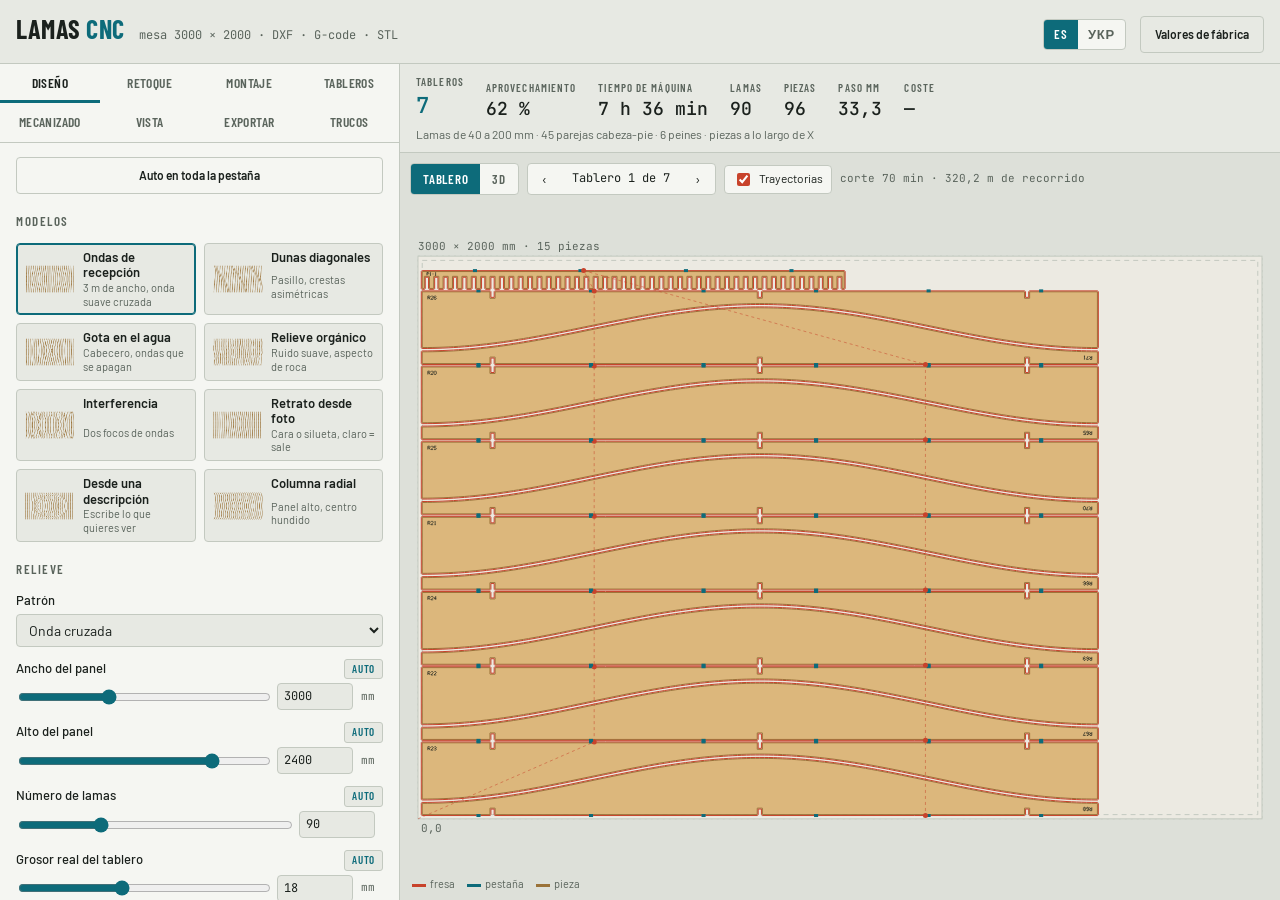
==== lamas/index.html @ 66c5d64a "Lamas CNC: offline PWA files, bundled three.js, README Add manifest.webmanifest, sw.js and icons so " ====
<!doctype html><html><head><meta charset=utf8><meta name=viewport content="width=device-width,initial-scale=1,viewport-fit=cover"><meta name="apple-mobile-web-app-capable" content="yes"><meta name="mobile-web-app-capable" content="yes"><meta name="apple-mobile-web-app-status-bar-style" content="default"><meta name="apple-mobile-web-app-title" content="Lamas CNC"><meta name="theme-color" content="#0d6b7a"><meta name="format-detection" content="telephone=no"><link rel="apple-touch-icon" href="[data-uri]"><link rel="manifest" href="manifest.webmanifest"><style>:root{color-scheme:light;box-sizing:border-box;padding-top:env(safe-area-inset-top,0px);padding-bottom:env(safe-area-inset-bottom,0px)}html{scroll-padding-top:env(safe-area-inset-top,0px)}body{margin:0;padding:0;font:14px -apple-system,BlinkMacSystemFont,sans-serif;background:#fff;color:#000}img{max-width:100%}[hidden]:not([hidden=until-found i]){display:none!important}</style></head><body>
<title>Lamas CNC</title>
<meta name="claude:viewport-fit-sides" content="cover">
<link rel="preconnect" href="https://fonts.googleapis.com">
<link rel="preconnect" href="https://fonts.gstatic.com" crossorigin>
<link rel="stylesheet" href="https://fonts.googleapis.com/css2?family=Barlow+Condensed:wght@500;600;700&family=Barlow:wght@400;500;600&family=JetBrains+Mono:wght@400;500&family=Roboto+Condensed:wght@500;600;700&family=Inter:wght@400;500;600&display=swap">
<style>
/* Mesa de taller: columna de mandos a la izquierda, tablero a escala a la derecha. Móvil: tablero arriba, mandos debajo. */
:root {
  --bg: #e7e9e3; --panel: #f5f6f2; --stage: #dde0d9; --sheet: #eceae2; --ink: #1b211d; --muted: #5a645c; --line: #c3c9c0;
  --accent: #0d6b7a; --accent-ink: #ffffff; --wood: #dcb77c; --wood-edge: #9a7238; --path: #c8432b;
  --ok: #2f7d4f; --warn: #8f5b00; --warn-bg: #f6e7c8; --bad: #b3261e; --bad-bg: #f7d9d5;
  --f-display: "Barlow Condensed", "Arial Narrow", sans-serif; --f-body: "Barlow", system-ui, sans-serif; --f-mono: "JetBrains Mono", ui-monospace, monospace;
}
@media (prefers-color-scheme: dark) { :root:not([data-theme="light"]) {
  --bg: #121614; --panel: #1a1f1c; --stage: #0e1210; --sheet: #26302a; --ink: #e5e9e2; --muted: #98a39a; --line: #313a34;
  --accent: #52b6c6; --accent-ink: #0b1a1d; --wood: #c9a266; --wood-edge: #e0bd84; --path: #ff7457;
  --ok: #6ccf93; --warn: #e8b45a; --warn-bg: #33291a; --bad: #ff8a80; --bad-bg: #3a1f1c; color-scheme: dark; } }
:root[data-theme="dark"] {
  --bg: #121614; --panel: #1a1f1c; --stage: #0e1210; --sheet: #26302a; --ink: #e5e9e2; --muted: #98a39a; --line: #313a34;
  --accent: #52b6c6; --accent-ink: #0b1a1d; --wood: #c9a266; --wood-edge: #e0bd84; --path: #ff7457;
  --ok: #6ccf93; --warn: #e8b45a; --warn-bg: #33291a; --bad: #ff8a80; --bad-bg: #3a1f1c; color-scheme: dark; }

html[lang="uk"] { --f-display: "Roboto Condensed", "Arial Narrow", sans-serif; --f-body: "Inter", system-ui, sans-serif; }
html[lang="uk"] .tab { font-size: 12.5px; letter-spacing: .01em; }
.seg.lang button { padding: 5px 10px; }
[hidden] { display: none !important; }
html, body { height: 100%; }
body { background: var(--bg); color: var(--ink); font-family: var(--f-body); font-size: 14px; line-height: 1.45; }
* { box-sizing: border-box; }
button, input, select { font: inherit; color: inherit; }
:focus-visible { outline: 2px solid var(--accent); outline-offset: 2px; }
.mono { font-family: var(--f-mono); font-variant-numeric: tabular-nums; }
.small { font-size: 12px; }
.muted { color: var(--muted); }
.oktxt { color: var(--ok); } .badtxt { color: var(--bad); }

.app { height: 100%; display: grid; grid-template-columns: minmax(330px, 400px) minmax(0, 1fr); grid-template-rows: auto minmax(0, 1fr); }
.top { grid-column: 1 / -1; display: flex; align-items: baseline; gap: 14px; flex-wrap: wrap; border-bottom: 1px solid var(--line);
  padding-block: 10px; padding-left: max(16px, env(safe-area-inset-left, 0px)); padding-right: max(16px, env(safe-area-inset-right, 0px)); }
.top h1 { margin: 0; font-family: var(--f-display); font-weight: 700; font-size: 26px; letter-spacing: .02em; text-transform: uppercase; }
.top h1 span { color: var(--accent); }
.top .tag { font-family: var(--f-mono); font-size: 12px; color: var(--muted); }
.top .spacer { flex: 1; }

.controls { min-height: 0; overflow-y: auto; border-right: 1px solid var(--line); background: var(--panel); display: flex; flex-direction: column; }
.tabs { flex: none; position: sticky; top: 0; z-index: 2; display: grid; grid-template-columns: repeat(4, minmax(0, 1fr)); background: var(--panel); border-bottom: 1px solid var(--line); }
.tab { border: 0; background: none; padding: 9px 2px 7px; font-family: var(--f-display); font-weight: 600; font-size: 13.5px; letter-spacing: .03em; white-space: nowrap; overflow: hidden; text-overflow: ellipsis; text-transform: uppercase; color: var(--muted); border-bottom: 3px solid transparent; cursor: pointer; }
.tab[aria-selected="true"] { color: var(--ink); border-bottom-color: var(--accent); }
.pane { flex: none; padding: 14px 16px 28px; display: flex; flex-direction: column; gap: 12px; }
.pane h2 { margin: 6px 0 0; font-family: var(--f-display); font-weight: 600; font-size: 13px; letter-spacing: .12em; text-transform: uppercase; color: var(--muted); }
.fields { display: flex; flex-direction: column; gap: 12px; }
.field { display: flex; flex-direction: column; gap: 4px; }
.lbl { font-weight: 500; font-size: 13px; }
.hint { margin: 0; font-size: 12px; color: var(--muted); }
.rng { display: grid; grid-template-columns: minmax(0, 1fr) 76px auto; gap: 8px; align-items: center; }
.rng input[type=range] { width: 100%; accent-color: var(--accent); }
.numrow { display: flex; gap: 8px; align-items: center; }
.unit { font-family: var(--f-mono); font-size: 11px; color: var(--muted); min-width: 22px; }
input[type=number], select { width: 100%; background: var(--bg); border: 1px solid var(--line); border-radius: 4px; padding: 6px 8px; }
.rng input[type=number] { padding: 4px 6px; font-size: 12px; }
.check label { display: flex; gap: 8px; align-items: flex-start; cursor: pointer; font-size: 13px; }
.check input { accent-color: var(--accent); margin-top: 3px; }
.info { background: var(--bg); border: 1px dashed var(--line); border-radius: 4px; padding: 8px 10px; line-height: 1.6; }
.drop { display: flex; flex-direction: column; gap: 6px; align-items: flex-start; border: 1px dashed var(--line); border-radius: 4px; padding: 10px; }

.presets { display: grid; grid-template-columns: repeat(auto-fill, minmax(150px, 1fr)); gap: 8px; }
.preset { display: grid; grid-template-columns: 52px minmax(0, 1fr); grid-template-rows: auto auto; column-gap: 8px; text-align: left; border: 1px solid var(--line); background: var(--bg); border-radius: 4px; padding: 6px; cursor: pointer; }
.preset canvas { grid-row: 1 / 3; width: 52px; height: 30px; align-self: center; }
.preset b { font-weight: 600; font-size: 13px; line-height: 1.2; }
.preset span { font-size: 11px; color: var(--muted); line-height: 1.25; }
.preset.on { border-color: var(--accent); box-shadow: inset 0 0 0 1px var(--accent); }

.btn { display: inline-flex; align-items: center; justify-content: center; gap: 6px; border: 1px solid var(--accent); background: var(--accent); color: var(--accent-ink); border-radius: 4px; padding: 9px 14px; font-weight: 600; cursor: pointer; }
.btn.ghost { background: transparent; color: var(--ink); border-color: var(--line); }
.btns { display: grid; gap: 8px; }
.disabled .btn { opacity: .45; pointer-events: none; }
.files { margin: 0; padding-left: 18px; color: var(--muted); font-size: 12px; }
.files code { font-family: var(--f-mono); color: var(--ink); }
.tips { margin: 0; padding-left: 18px; display: flex; flex-direction: column; gap: 8px; max-width: 62ch; }
.tips b { font-weight: 600; }

.stagecol { min-height: 0; display: flex; flex-direction: column; }
.stats { display: flex; flex-wrap: wrap; gap: 4px 22px; align-items: flex-end; border-bottom: 1px solid var(--line);
  padding-block: 10px 8px; padding-left: max(16px, env(safe-area-inset-left, 0px)); padding-right: max(16px, env(safe-area-inset-right, 0px)); }
.stat { display: flex; flex-direction: column; }
.stat small { font-family: var(--f-display); font-weight: 600; font-size: 11px; letter-spacing: .1em; text-transform: uppercase; color: var(--muted); }
.stat b { font-family: var(--f-mono); font-weight: 500; font-size: 18px; font-variant-numeric: tabular-nums; }
.stat.main b { font-size: 22px; color: var(--accent); }
.detail { flex-basis: 100%; font-size: 12px; color: var(--muted); }
.warnings { list-style: none; margin: 0; display: flex; flex-direction: column; gap: 4px;
  padding-left: max(16px, env(safe-area-inset-left, 0px)); padding-right: max(16px, env(safe-area-inset-right, 0px)); }
.warnings:not(:empty) { padding-block: 8px; border-bottom: 1px solid var(--line); }
.warnings li { font-size: 12.5px; padding: 5px 9px; border-radius: 3px; border-left: 3px solid; }
.warnings .warn { background: var(--warn-bg); color: var(--warn); }
.warnings .bad { background: var(--bad-bg); color: var(--bad); }

.stage { position: relative; flex: 1; min-height: 0; background: var(--stage); }
.viewbar { position: absolute; top: 10px; left: max(10px, env(safe-area-inset-left, 0px)); right: max(10px, env(safe-area-inset-right, 0px)); z-index: 3; display: flex; gap: 8px; align-items: center; flex-wrap: wrap; pointer-events: none; }
.viewbar > * { pointer-events: auto; }
.seg { display: inline-flex; border: 1px solid var(--line); border-radius: 4px; overflow: hidden; background: var(--panel); }
.seg button { border: 0; background: none; padding: 6px 12px; cursor: pointer; font-family: var(--f-display); font-weight: 600; letter-spacing: .06em; text-transform: uppercase; font-size: 13px; color: var(--muted); }
.seg button[aria-pressed="true"] { background: var(--accent); color: var(--accent-ink); }
#sheetWrap { position: absolute; inset: 0; padding-top: 44px; }
#sheetNav { display: flex; gap: 6px; align-items: center; background: var(--panel); border: 1px solid var(--line); border-radius: 4px; padding: 3px 6px; }
#sheetNav button { border: 0; background: none; cursor: pointer; padding: 2px 8px; font-size: 14px; }
#sheetLabel { font-family: var(--f-mono); font-size: 12px; min-width: 120px; text-align: center; }
.pill { display: inline-flex; gap: 6px; align-items: center; background: var(--panel); border: 1px solid var(--line); border-radius: 4px; padding: 4px 8px; font-size: 12px; }
.pill input { accent-color: var(--path); }
#sheetTime { font-family: var(--f-mono); font-size: 11px; color: var(--muted); }
#three { position: absolute; inset: 0; }
#three canvas { display: block; }
.relief-box { background: var(--stage); border: 1px solid var(--line); border-radius: 4px; padding: 6px; display: flex; justify-content: center; }
#reliefCanvas { display: block; touch-action: none; cursor: crosshair; border-radius: 2px; }
.seg.brush { display: grid; grid-template-columns: repeat(5, minmax(0, 1fr)); }
.seg.brush button { padding: 7px 2px; font-size: 12px; }
.btnrow { display: flex; gap: 8px; flex-wrap: wrap; }
.fhead { display: flex; align-items: flex-start; justify-content: space-between; gap: 8px; }
.fhead > label { flex: 1; min-width: 0; }
.auto { flex: none; border: 1px solid var(--line); background: var(--bg); color: var(--accent); border-radius: 3px; padding: 1px 7px; cursor: pointer;
  font-family: var(--f-display); font-weight: 600; font-size: 11px; letter-spacing: .06em; text-transform: uppercase; line-height: 1.5; }
.auto:hover { border-color: var(--accent); }
.field.flash { animation: flash 1.1s ease-out; border-radius: 4px; }
@keyframes flash { from { background: color-mix(in srgb, var(--accent) 24%, transparent); } to { background: transparent; } }
.tabauto { display: flex; flex-direction: column; gap: 6px; }
.autolog { font-size: 12px; color: var(--muted); line-height: 1.45; }
.autolog:empty { display: none; }
.autolog b { color: var(--ink); font-weight: 600; }
.autolog ul { margin: 4px 0 0; padding-left: 16px; display: flex; flex-direction: column; gap: 3px; }
#histCanvas { display: block; width: 100%; height: 46px; }
.palwrap { display: flex; flex-direction: column; gap: 2px; }
.palbar { height: 10px; border-radius: 2px; border: 1px solid var(--line); }
.pallbl { display: flex; justify-content: space-between; font-family: var(--f-mono); font-size: 10.5px; color: var(--muted); }
.field.head h2 { margin: 10px 0 0; font-family: var(--f-display); font-weight: 600; font-size: 13px; letter-spacing: .12em; text-transform: uppercase; color: var(--muted); }
.swatches { display: grid; grid-template-columns: repeat(auto-fill, minmax(112px, 1fr)); gap: 6px; }
.sw { display: flex; align-items: center; gap: 7px; border: 1px solid var(--line); background: var(--bg); border-radius: 4px; padding: 4px 6px; cursor: pointer; font-size: 12px; text-align: left; line-height: 1.2; }
.sw i { width: 24px; height: 24px; border-radius: 3px; background: var(--sw); flex: none; box-shadow: inset 0 0 0 1px rgba(0,0,0,.18); }
.sw.on { border-color: var(--accent); box-shadow: inset 0 0 0 1px var(--accent); }
.colrow { display: flex; gap: 6px; align-items: center; flex-wrap: wrap; }
.colrow input[type=color] { width: 46px; height: 30px; padding: 0 2px; border: 1px solid var(--line); border-radius: 4px; background: var(--bg); cursor: pointer; }
.chip { width: 24px; height: 24px; border-radius: 50%; border: 1px solid var(--line); cursor: pointer; padding: 0; }
.depthlegend { position: absolute; right: max(12px, env(safe-area-inset-right, 0px)); bottom: 10px; width: 190px; background: var(--panel); border: 1px solid var(--line); border-radius: 4px; padding: 6px 8px; z-index: 3; }
.depthlegend small { font-family: var(--f-display); font-weight: 600; font-size: 11px; letter-spacing: .1em; text-transform: uppercase; color: var(--muted); }
.legend { position: absolute; bottom: 8px; left: max(12px, env(safe-area-inset-left, 0px)); display: flex; gap: 12px; flex-wrap: wrap; font-size: 11px; color: var(--muted); }
.legend i { display: inline-block; width: 14px; height: 3px; vertical-align: middle; margin-right: 4px; }
#toast { position: fixed; left: 50%; bottom: calc(18px + env(safe-area-inset-bottom, 0px)); transform: translate(-50%, 20px); opacity: 0; transition: .2s; background: var(--ink); color: var(--bg); padding: 9px 14px; border-radius: 4px; font-size: 13px; max-width: min(92vw, 520px); z-index: 20; pointer-events: none; }
#toast.show { opacity: 1; transform: translate(-50%, 0); }
#toast.bad { background: var(--bad); color: #fff; }

textarea { width: 100%; min-height: 86px; resize: vertical; background: var(--bg); border: 1px solid var(--line); border-radius: 4px; padding: 7px 8px; font: inherit; color: inherit; line-height: 1.4; }
.seg.full { display: grid; grid-template-columns: 1fr 1fr; }
.seg.full button { padding: 8px 6px; }
.examples { display: flex; flex-wrap: wrap; gap: 6px; }
.ex { border: 1px solid var(--line); background: var(--bg); border-radius: 999px; padding: 4px 10px; font-size: 12px; cursor: pointer; text-align: left; }
.parsed { margin: 0; font-size: 12px; color: var(--muted); line-height: 1.5; }
.parsed b { color: var(--ink); font-weight: 600; }
.parsed .note { display: block; color: var(--warn); }
.layers { display: flex; flex-direction: column; gap: 8px; }
.layer { border: 1px solid var(--line); border-radius: 4px; background: var(--bg); padding: 6px 8px; display: flex; flex-direction: column; gap: 6px; }
.layer.off { opacity: .5; }
.lhead { display: grid; grid-template-columns: minmax(0, 1fr) 92px auto; gap: 6px; align-items: center; }
.lname { border: 0; background: none; padding: 4px 0; text-align: left; font-weight: 600; font-size: 13px; cursor: pointer; white-space: nowrap; overflow: hidden; text-overflow: ellipsis; }
.lhead select { padding: 4px 6px; font-size: 12px; }
.lbtns { display: flex; gap: 3px; align-items: center; }
.lbtns input { accent-color: var(--accent); width: 18px; height: 18px; margin: 0 3px; }
.lbtns button { border: 1px solid var(--line); background: var(--panel); border-radius: 3px; width: 28px; height: 28px; cursor: pointer; padding: 0; font-size: 13px; }
.lrow { display: grid; grid-template-columns: 76px minmax(0, 1fr) 50px; gap: 6px; align-items: center; font-size: 12px; }
.lrow input[type=range] { width: 100%; accent-color: var(--accent); }
.lrow output { font-family: var(--f-mono); font-size: 11px; text-align: right; color: var(--muted); }
.lrow select { grid-column: span 2; padding: 4px 6px; }
.layer input[type=text] { width: 100%; background: var(--panel); border: 1px solid var(--line); border-radius: 4px; padding: 6px 8px; }
.addrow { display: grid; grid-template-columns: minmax(0, 1fr) auto; gap: 8px; }
.iosbar { flex-basis: 100%; display: flex; gap: 8px; align-items: center; background: var(--warn-bg); border-radius: 4px; padding: 6px 10px; font-size: 12.5px; }
.iosbar span { flex: 1; }
.iosbar button { border: 0; background: none; cursor: pointer; font-size: 16px; padding: 2px 6px; }
button, input, select, textarea, label { touch-action: manipulation; }
@media (pointer: coarse) {
  input[type=number], input[type=text], select, textarea { font-size: 16px; }
  .rng input[type=number] { font-size: 16px; }
  input[type=range] { min-height: 30px; }
  .tab { padding: 12px 2px 10px; }
  .btn { min-height: 42px; }
  .lbtns button { width: 36px; height: 36px; }
  .auto { padding: 6px 10px; font-size: 12px; }
  .seg button { padding: 9px 12px; }
}
@media (max-width: 860px) {
  html, body { height: auto; }
  .app { display: flex; flex-direction: column; height: auto; }
  .stagecol { order: 1; }
  .stage { flex: none; height: 58vh; min-height: 340px; }
  .controls { order: 2; overflow: visible; border-right: 0; border-top: 1px solid var(--line); }
  .tabs { top: env(safe-area-inset-top, 0px); }
  .stat b { font-size: 16px; } .stat.main b { font-size: 19px; }
  #sheetWrap { padding-top: 86px; }
}
@media (prefers-reduced-motion: reduce) { #toast { transition: none; } .field.flash { animation: none; } }
</style>

<div class="app">
  <header class="top">
    <h1>Lamas <span>CNC</span></h1>
    <span class="tag">mesa 3000 × 2000 · DXF · G-code · STL</span>
    <span class="spacer"></span>
    <div class="seg lang" id="langSeg" role="group" aria-label="Idioma"><button type="button" data-lang="es">ES</button><button type="button" data-lang="uk">УКР</button></div>
    <button class="btn ghost small" id="btnReset" type="button">Valores de fábrica</button>
    <div class="iosbar" id="iosTip" hidden><span>En iPhone: toca Compartir y luego «Añadir a pantalla de inicio» para abrirla como app, a pantalla completa y sin conexión.</span><button type="button" id="iosTipClose" aria-label="Cerrar">✕</button></div>
  </header>

  <aside class="controls">
    <nav class="tabs" role="tablist">
      <button class="tab" role="tab" data-t="diseno" type="button">Diseño</button>
      <button class="tab" role="tab" data-t="retoque" type="button">Retoque</button>
      <button class="tab" role="tab" data-t="montaje" type="button">Montaje</button>
      <button class="tab" role="tab" data-t="hojas" type="button">Tableros</button>
      <button class="tab" role="tab" data-t="mecanizado" type="button">Mecanizado</button>
      <button class="tab" role="tab" data-t="vista" type="button">Vista</button>
      <button class="tab" role="tab" data-t="exportar" type="button">Exportar</button>
      <button class="tab" role="tab" data-t="trucos" type="button">Trucos</button>
    </nav>
    <section class="pane" id="pane_diseno">
      <h2>Modelos</h2>
      <div class="presets" id="presets"></div>
      <h2>Relieve</h2>
      <div class="fields" id="fields_diseno"></div>
    </section>
    <section class="pane" id="pane_retoque" hidden>
      <button class="btn" id="btnAuto" type="button">Corrección automática</button>
      <p class="hint">Ajusta niveles, curva, ruido, suavizado, base y número de lamas para que el relieve se vea bien y se pueda fresar.</p>
      <div class="relief-box"><canvas id="reliefCanvas" aria-label="Vista previa del relieve: pinta para retocarlo"></canvas></div>
      <div class="seg brush" id="brushSeg" role="group" aria-label="Herramienta de pincel">
        <button type="button" data-tool="subir">Subir</button><button type="button" data-tool="bajar">Bajar</button><button type="button" data-tool="suavizar">Suavizar</button><button type="button" data-tool="aplanar">Aplanar</button><button type="button" data-tool="borrar">Borrar</button>
      </div>
      <div class="btnrow"><button class="btn ghost small" id="btnUndo" type="button">Deshacer</button><button class="btn ghost small" id="btnClearEdits" type="button">Quitar todos los retoques</button></div>
      <div class="palwrap"><canvas id="histCanvas" aria-hidden="true"></canvas><div class="palbar" id="palBar"></div><div class="pallbl"><span id="palLo">base</span><span>histograma del relieve</span><span id="palHi">máx.</span></div></div>
      <div class="fields" id="fields_retoque"></div>
    </section>
    <section class="pane" id="pane_vista" hidden>
      <p class="hint">Cómo se verá la pared en la vista 3D: madera, colores, mapa de profundidad y luz.</p>
      <div class="fields" id="fields_vista"></div>
    </section>
    <section class="pane" id="pane_montaje" hidden>
      <p class="hint">Los peines se atornillan a la pared y cada lama encaja a media madera: separación exacta sin plantillas.</p>
      <div class="fields" id="fields_montaje"></div>
    </section>
    <section class="pane" id="pane_hojas" hidden>
      <div class="fields" id="fields_hojas"></div>
    </section>
    <section class="pane" id="pane_mecanizado" hidden>
      <div class="fields" id="fields_mecanizado"></div>
    </section>
    <section class="pane" id="pane_exportar" hidden>
      <div class="btns" id="exportBox">
        <button class="btn" id="btnAll" type="button">Descargar todo (ZIP)</button>
        <button class="btn ghost" id="btnSheet" type="button">Solo el tablero visible (ZIP)</button>
        <button class="btn ghost" id="btnSTL" type="button">Modelo 3D (STL en ZIP)</button>
      </div>
      <h2>Qué lleva el ZIP</h2>
      <ul class="files">
        <li><code>hoja_NN_grabado.nc</code> números de pieza, fresa en V, va primero</li>
        <li><code>hoja_NN_corte.nc</code> corte con rampa, pestañas y acabado</li>
        <li><code>hoja_NN.dxf</code> y <code>todas_las_hojas.dxf</code> capas CUT, ENGRAVE, LABEL, SHEET</li>
        <li><code>panel_3d.stl</code>, <code>proyecto.json</code> y <code>LEEME.txt</code></li>
      </ul>
      <h2>App para iPhone</h2>
      <ol class="tips small">
        <li>Sube la carpeta «lamas_cnc_iphone» (index.html, sw.js, manifest e iconos) a una web gratuita: Netlify Drop, GitHub Pages o Cloudflare Pages.</li>
        <li>Ábrela en Safari en el iPhone.</li>
        <li>Compartir → «Añadir a pantalla de inicio». Se abre a pantalla completa y funciona sin conexión.</li>
        <li>Los ZIP se guardan con Compartir → «Guardar en Archivos».</li>
      </ol>
      <h2>Proyecto</h2>
      <div class="btns">
        <button class="btn ghost" id="btnProject" type="button">Guardar proyecto (.json)</button>
        <label class="btn ghost" for="projectInput">Abrir proyecto</label>
        <input type="file" id="projectInput" accept=".json,application/json" hidden>
      </div>
      <p class="hint">Simula siempre el G-code en tu control o CAM antes del primer corte: cero, diámetro de fresa y pestañas.</p>
    </section>
    <section class="pane" id="pane_trucos" hidden>
      <ol class="tips" id="tipsList"></ol>
    </section>
  </aside>

  <section class="stagecol">
    <div class="stats">
      <div class="stat main"><small>Tableros</small><b id="st_sheets">—</b></div>
      <div class="stat"><small>Aprovechamiento</small><b id="st_fill">—</b></div>
      <div class="stat"><small>Tiempo de máquina</small><b id="st_time">—</b></div>
      <div class="stat"><small>Lamas</small><b id="st_ribs">—</b></div>
      <div class="stat"><small>Piezas</small><b id="st_parts">—</b></div>
      <div class="stat"><small>Paso mm</small><b id="st_pitch">—</b></div>
      <div class="stat"><small>Coste</small><b id="st_cost">—</b></div>
      <div class="detail" id="st_detail"></div>
    </div>
    <ul class="warnings" id="warnings"></ul>
    <div class="stage" id="stage">
      <div class="viewbar">
        <div class="seg"><button class="vbtn" data-v="sheet" type="button">Tablero</button><button class="vbtn" data-v="3d" type="button">3D</button></div>
        <div id="sheetNav"><button id="prevSheet" type="button" aria-label="Tablero anterior">‹</button><span id="sheetLabel">Tablero</span><button id="nextSheet" type="button" aria-label="Tablero siguiente">›</button></div>
        <label class="pill"><input type="checkbox" id="togglePaths" checked> Trayectorias</label>
        <span id="sheetTime"></span>
      </div>
      <div id="sheetWrap"><canvas id="sheetCanvas"></canvas>
        <div class="legend"><span><i style="background:var(--path)"></i>fresa</span><span><i style="background:var(--accent)"></i>pestaña</span><span><i style="background:var(--wood-edge)"></i>pieza</span></div>
      </div>
      <div id="three" hidden></div>
      <div class="depthlegend" id="depthLegend" hidden><small>Profundidad</small><div class="palbar" id="dlBar"></div><div class="pallbl"><span id="dlLo"></span><span id="dlHi"></span></div></div>
    </div>
  </section>
</div>
<div id="toast" role="status" aria-live="polite"></div>

<script src="vendor/three.min.js"></script>
<script src="vendor/OrbitControls.js"></script>
<script>
// @core-begin
// Lógica pura (sin DOM ni THREE). La usan la página y scripts/make_files.js.
// Unidades: mm, mm/min, rpm. Coordenadas locales de pieza: u = ancho (0 = canto trasero, contra la pared),
// s = a lo largo de la pieza (0..L). Hoja: X a la derecha, Y hacia arriba, origen en la esquina inferior izquierda.

const clamp = (v, a, b) => Math.min(b, Math.max(a, v));
// Traducción: el texto fuente es el español; I18N.dict lo rellena la interfaz con el idioma elegido
const I18N = { lang: 'es', dict: {} };
function tr(s, ...a) {
    const d = I18N.lang !== 'es' ? I18N.dict[s] : null;
    return (d || s).replace(/\{(\d+)\}/g, (_, i) => a[+i]);
}
const PI = Math.PI;

const DEFAULTS = {
    preset: 'ondas-recepcion',
    mode: 'onda', width: 3000, height: 2400, slices: 90, thickness: 18,
    base: 40, depth: 160, freq: 2, angle: 30, cx: 50, cy: 50, decay: 2.5, seed: 7,
    gamma: 1, smooth: 10, fade: 0, invert: false,
    assembly: 'peine', combs: 3, combMargin: 250, combH: 60, combNotch: 20, slotClear: 0.2, tbone: true,
    sheetPreset: 'mesa', sheetW: 3000, sheetH: 2000, machineX: 3000, machineY: 2000,
    margin: 15, gap: 12, orient: 'auto', pairing: true, split: true, labels: true, sheetPrice: 0,
    material: 'contrachapado', toolD: 6, flutes: 2, toolType: 'compresion', autoFeeds: true,
    rpm: 18000, feed: 6000, plunge: 1800, doc: 7, maxFeed: 12000, rapid: 15000,
    overcut: 0.3, hold: 'pestanas', tabW: 8, tabH: 3, tabSpacing: 450, skin: 0.4,
    ramp: 40, climb: 'trepado', finish: true, allowance: 0.3, z0: 'superficie', safeZ: 15,
    flavor: 'grbl', engraveDepth: 0.8, engraveFeed: 3000, toolpathLayer: false,
    stlAxis: 'auto', stlBack: false, imgRead: 'auto', stlProfile: 'corte', modelScale: 1,
    outline: false, outlineThr: 6, outlineMin: 200,
    lvlLo: 0, lvlHi: 100, contrast: 0, bgCut: 0, posterize: 0, toolFix: true,
    imgRot: 0, imgFlipH: false, imgFlipV: false, imgZoom: 1, imgPanX: 0, imgPanY: 0, imgBlur: 0, imgSharp: 0, imgEq: false,
    brushTool: 'subir', brushSize: 250, brushStr: 35, previewPal: 'termico',
    vFinish: 'madera', vWood: 'abedul', vColA: '#d9b98a', vColB: '#5a4532', vPal: 'termico', vPlies: true, vComb: 'oscuro',
    vWall: '#ece9e2', vLightAz: 135, vLightEl: 30, vLight: 1, vShadows: true,
    descMode: 'auto', descText: '', layers: []
};

const MATERIALS = {
    contrachapado: { name: 'Contrachapado de abedul', doc: 1.0, chip: [[3, .06], [4, .09], [6, .15], [8, .18], [10, .22], [12, .25]] },
    mdf: { name: 'MDF', doc: 1.0, chip: [[3, .07], [4, .10], [6, .18], [8, .22], [10, .25], [12, .30]] },
    blanda: { name: 'Madera blanda (pino, abeto)', doc: 1.0, chip: [[3, .06], [4, .09], [6, .15], [8, .18], [10, .22], [12, .25]] },
    dura: { name: 'Madera dura (roble, haya, nogal)', doc: 0.5, chip: [[3, .05], [4, .07], [6, .11], [8, .14], [10, .17], [12, .20]] },
    acrilico: { name: 'Acrílico (PMMA)', doc: 0.5, chip: [[3, .05], [4, .07], [6, .10], [8, .13], [10, .15], [12, .18]] },
    hpl: { name: 'Fenólico / HPL', doc: 0.4, chip: [[3, .03], [4, .04], [6, .06], [8, .08], [10, .10], [12, .12]] }
};

const SHEETS = {
    mesa: { name: 'Mesa completa 3000 × 2000', w: 3000, h: 2000 },
    t3050: { name: 'Tablero 3050 × 1525', w: 3050, h: 1525 },
    t2500: { name: 'Tablero 2500 × 1250', w: 2500, h: 1250 },
    t2440: { name: 'Tablero 2440 × 1220', w: 2440, h: 1220 },
    t2800: { name: 'MDF 2850 × 2100', w: 2850, h: 2100 }
};

const PRESETS = {
    'ondas-recepcion': { label: 'Ondas de recepción', note: '3 m de ancho, onda suave cruzada', set: { mode: 'onda', width: 3000, height: 2400, slices: 90, thickness: 18, base: 40, depth: 160, freq: 2, smooth: 10, gamma: 1, fade: 0, invert: false } },
    'dunas': { label: 'Dunas diagonales', note: 'Pasillo, crestas asimétricas', set: { mode: 'diagonal', width: 4200, height: 2500, slices: 120, thickness: 18, base: 40, depth: 140, freq: 3, angle: 28, seed: 11, smooth: 14, gamma: 1, fade: 0, invert: false } },
    'gota': { label: 'Gota en el agua', note: 'Cabecero, ondas que se apagan', set: { mode: 'gota', width: 2000, height: 1200, slices: 70, thickness: 15, base: 35, depth: 150, freq: 5, cx: 50, cy: 55, decay: 2.5, smooth: 8, gamma: 1, fade: 0, invert: false } },
    'organico': { label: 'Relieve orgánico', note: 'Ruido suave, aspecto de roca', set: { mode: 'organico', width: 3000, height: 2000, slices: 100, thickness: 15, base: 35, depth: 180, freq: 2.2, seed: 7, smooth: 16, gamma: 1.2, fade: 0, invert: false } },
    'interferencia': { label: 'Interferencia', note: 'Dos focos de ondas', set: { mode: 'interferencia', width: 3000, height: 1800, slices: 90, thickness: 18, base: 40, depth: 130, freq: 6, cx: 50, cy: 50, smooth: 10, gamma: 1, fade: 0, invert: false } },
    'retrato': { label: 'Retrato desde foto', note: 'Cara o silueta, claro = sale', set: { mode: 'imagen', width: 2000, height: 2400, slices: 80, thickness: 15, base: 35, depth: 140, smooth: 10, gamma: 1.3, fade: 40, invert: false } },
    'descripcion': { label: 'Desde una descripción', note: 'Escribe lo que quieres ver', desc: 'Sol grande en el centro con rayos', set: { mode: 'opis', width: 3000, height: 2400, slices: 90, thickness: 18, base: 40, depth: 160, smooth: 12, gamma: 1, fade: 0, invert: false, posterize: 0 } },
    'columna': { label: 'Columna radial', note: 'Panel alto, centro hundido', set: { mode: 'radial', width: 1200, height: 2800, slices: 40, thickness: 18, base: 40, depth: 160, freq: 1.5, cx: 50, cy: 50, smooth: 10, gamma: 1, fade: 60, invert: true } }
};

// ---------- Avances y velocidades ----------
function chipload(matKey, d) {
    const t = (MATERIALS[matKey] || MATERIALS.contrachapado).chip;
    if (d <= t[0][0]) return t[0][1] * d / t[0][0];
    for (let i = 1; i < t.length; i++) {
        if (d <= t[i][0]) {
            const [d0, c0] = t[i - 1], [d1, c1] = t[i];
            return c0 + (c1 - c0) * (d - d0) / (d1 - d0);
        }
    }
    const [dl, cl] = t[t.length - 1];
    return cl * d / dl;
}

function cutParams(p) {
    const mat = MATERIALS[p.material] || MATERIALS.contrachapado;
    const r = p.toolD / 2;
    let feed = p.feed, plunge = p.plunge, doc = p.doc;
    const totalZ = p.hold === 'piel' ? p.thickness - p.skin : p.thickness + p.overcut;
    if (p.autoFeeds) {
        feed = Math.round(Math.min(p.maxFeed, p.rpm * p.flutes * chipload(p.material, p.toolD)) / 50) * 50;
        plunge = Math.round(feed * 0.3 / 50) * 50;
        doc = p.toolD * mat.doc * (p.toolType === 'compresion' ? 1.2 : 1);
    }
    feed = Math.max(100, feed);
    plunge = Math.max(100, Math.min(plunge, feed));
    doc = Math.max(0.5, Math.min(doc, totalZ));
    const passes = Math.max(1, Math.ceil(totalZ / doc - 1e-9));
    return { r, rpm: p.rpm, feed, plunge, doc: +(totalZ / passes).toFixed(3), passes, totalZ, chip: feed / (p.rpm * p.flutes) };
}

// ---------- Relieve ----------
function hash2(ix, iy, seed) {
    let h = (Math.imul(ix, 374761393) + Math.imul(iy, 668265263) + Math.imul(seed, 1442695041)) | 0;
    h = Math.imul(h ^ (h >>> 13), 1274126177);
    h ^= h >>> 16;
    return (h >>> 0) / 4294967296;
}
function vnoise(x, y, seed) {
    const ix = Math.floor(x), iy = Math.floor(y), fx = x - ix, fy = y - iy;
    const sx = fx * fx * (3 - 2 * fx), sy = fy * fy * (3 - 2 * fy);
    const a = hash2(ix, iy, seed), b = hash2(ix + 1, iy, seed), c = hash2(ix, iy + 1, seed), d = hash2(ix + 1, iy + 1, seed);
    return a + (b - a) * sx + (c - a) * sy + (a - b - c + d) * sx * sy;
}
function fbm(x, y, seed) {
    let s = 0, amp = 0.5, f = 1, n = 0;
    for (let o = 0; o < 4; o++) { s += amp * vnoise(x * f, y * f, seed + o * 17); n += amp; amp *= 0.5; f *= 2.03; }
    return s / n;
}

// u por el ancho (0 izq.), vTop por la altura de la imagen (0 arriba)
function sampleImg(img, u, vTop) {
    const x = clamp(u, 0, 1) * (img.w - 1);
    const y = clamp(vTop, 0, 1) * (img.h - 1);
    const x0 = Math.floor(x), y0 = Math.floor(y);
    const x1 = Math.min(x0 + 1, img.w - 1), y1 = Math.min(y0 + 1, img.h - 1);
    const fx = x - x0, fy = y - y0, d = img.data, w = img.w;
    const a = d[y0 * w + x0] * (1 - fx) + d[y0 * w + x1] * fx;
    const b = d[y1 * w + x0] * (1 - fx) + d[y1 * w + x1] * fx;
    return a * (1 - fy) + b * fy;
}

function reliefRaw(u, v, p, img) {
    const W = p.width, H = p.height, M = Math.max(W, H);
    const X = u * W, Y = v * H, cx = p.cx / 100 * W, cy = p.cy / 100 * H;
    switch (p.mode) {
        case 'onda': return 0.5 + 0.5 * Math.sin(u * PI * p.freq) * Math.cos(v * PI * p.freq);
        case 'radial': return 0.5 + 0.5 * Math.cos(2 * PI * p.freq * Math.hypot(X - cx, Y - cy) / M);
        case 'diagonal': {
            const a = p.angle * PI / 180;
            let t = (X * Math.cos(a) + Y * Math.sin(a)) / M * p.freq;
            t += 0.25 * (fbm(X / M * 3, Y / M * 3, p.seed) - 0.5);
            const s = t - Math.floor(t);
            return s < 0.72 ? s / 0.72 : (1 - s) / 0.28;
        }
        case 'gota': {
            const d = Math.hypot(X - cx, Y - cy) / M;
            return 0.5 + 0.5 * Math.cos(2 * PI * p.freq * d) * Math.exp(-p.decay * d);
        }
        case 'interferencia': {
            const sep = 0.22 * W;
            const d1 = Math.hypot(X - cx + sep, Y - cy) / M, d2 = Math.hypot(X - cx - sep, Y - cy) / M;
            return 0.5 + 0.25 * (Math.cos(2 * PI * p.freq * d1) + Math.cos(2 * PI * p.freq * d2));
        }
        case 'organico': {
            const sc = p.freq * 2 / M;
            return clamp((fbm(X * sc, Y * sc, p.seed) - 0.5) * 1.8 + 0.5, 0, 1);
        }
        case 'imagen': return img ? sampleImg(img, u, 1 - v) : 0;
        case 'opis': return sceneEval(p.layers || [], u, v, p);
    }
    return 0;
}

// ---------- Modelo desde una descripción: escena de capas de formas ----------
// Cada capa: { type, x, y (% del panel, y desde abajo), s (tamaño, % del lado menor), h (altura 0..1.5),
//   soft, rot (°), st (estirar), w (grosor), n, seed, op ('add' | 'max' | 'sub'), on, txt }
const LAYER_TYPES = {
    plano: 'Fondo plano', cupula: 'Cúpula', cono: 'Cono', anillo: 'Anillo', ondas: 'Ondas concéntricas',
    franjas: 'Franjas (ondas rectas)', espiral: 'Espiral', estrella: 'Estrella', corazon: 'Corazón',
    cresta: 'Cresta (montaña)', meseta: 'Meseta (rectángulo)', ruido: 'Ruido orgánico', texto: 'Texto'
};
const GLOBAL_LAYERS = new Set(['franjas', 'ruido', 'espiral']);
const SCENE = { raster: null }; // gancho de la interfaz: (capa) => {w, h, data} con el texto rasterizado
function newLayer(type, o) {
    const n = { estrella: 5, franjas: 4, ondas: 4, espiral: 3, ruido: 3 }[type] || 5;
    return { type, x: 50, y: 50, s: GLOBAL_LAYERS.has(type) ? 100 : 50, h: type === 'plano' ? 0.5 : 0.8, soft: 0.5,
        rot: type === 'estrella' ? 90 : 0, st: 1, w: type === 'cresta' ? 0.5 : 0.22, n, seed: 7, op: 'add', on: true,
        txt: type === 'texto' ? 'LOVE' : '', ...o };
}
const smooth01 = t => { t = clamp(t, 0, 1); return t * t * (3 - 2 * t); };
function edgeFall(d, soft) { const s = Math.max(0.02, soft); return d >= 1 ? 0 : d <= 1 - s ? 1 : smooth01((1 - d) / s); }
function layerVal(L, X, Y, p) {
    const W = p.width, H = p.height, M = Math.max(W, H), m = Math.min(W, H);
    const cx = L.x / 100 * W, cy = L.y / 100 * H, R = Math.max(1, L.s / 100 * m / 2);
    const a = (L.rot || 0) * PI / 180, c = Math.cos(a), s = Math.sin(a);
    const ox = (X - cx) / R, oy = (Y - cy) / R;
    const lx = (ox * c + oy * s) / (L.st || 1), ly = -ox * s + oy * c;
    const d = Math.hypot(lx, ly), soft = clamp(L.soft == null ? 0.5 : L.soft, 0, 1), n = Math.max(0.5, L.n || 1);
    const mask = () => (L.s >= 100 ? 1 : edgeFall(d, Math.max(0.3, soft)));
    switch (L.type) {
        case 'plano': return 1;
        case 'cupula': return d < 1 ? Math.pow(1 - d * d, 0.5 + soft * 1.5) : 0;
        case 'cono': return d < 1 ? Math.pow(1 - d, 1 + soft * 0.6) : 0;
        case 'anillo': return edgeFall(Math.abs(d - 1) / Math.max(0.02, L.w || 0.2), soft);
        case 'ondas': return d < 1 ? (0.5 + 0.5 * Math.cos(2 * PI * n * d)) * Math.pow(1 - d, 0.3 + soft) : 0;
        case 'espiral': return mask() * (0.5 + 0.5 * Math.cos(Math.round(n) * Math.atan2(ly, lx) - 2 * PI * 3 * d));
        case 'franjas': return mask() * (0.5 + 0.5 * Math.cos(2 * PI * ((X - cx) * c + (Y - cy) * s) / M * n));
        case 'ruido': { const sd = L.seed | 0; return mask() * clamp((fbm(X / M * n * 2 + sd * 1.31, Y / M * n * 2, sd + 3) - 0.5) * 1.8 + 0.5, 0, 1); }
        case 'estrella': {
            const th = Math.atan2(ly, lx), k = Math.max(2, Math.round(n));
            const rs = 0.42 + 0.58 * Math.pow(Math.abs(Math.cos(k * th / 2)), 2 + (1 - soft) * 4);
            const dn = d / rs;
            return dn < 1 ? Math.pow(1 - dn, 0.4 + soft * 0.8) : 0;
        }
        case 'corazon': {
            const hx = Math.abs(lx) * 0.62, hy = ly * 0.62 + 0.52;
            let sd;
            if (hy + hx > 1) sd = Math.hypot(hx - 0.25, hy - 0.75) - Math.SQRT2 / 4;
            else { const q = 0.5 * Math.max(hx + hy, 0); sd = Math.sqrt(Math.min(hx * hx + (hy - 1) * (hy - 1), (hx - q) * (hx - q) + (hy - q) * (hy - q))) * Math.sign(hx - hy); }
            return sd < 0 ? Math.pow(Math.min(1, -sd / 0.28), 0.4 + soft) : 0;
        }
        case 'cresta': {
            const along = edgeFall(Math.abs(lx), 0.5), prof = Math.max(0, 1 - Math.abs(ly) / Math.max(0.02, L.w || 0.4));
            return along * Math.pow(prof, 0.6 + soft) * (0.75 + 0.5 * (fbm(lx * 2.5 + (L.seed | 0) * 3.7, 0.5, L.seed | 0) - 0.5));
        }
        case 'meseta': return edgeFall(Math.pow(Math.pow(Math.abs(lx), 6) + Math.pow(Math.abs(ly), 6), 1 / 6), soft);
        case 'texto': {
            const r = SCENE.raster && SCENE.raster(L);
            if (!r) return 0;
            const ux = 0.5 + lx / (2 * r.w / r.h), vy = 0.5 - ly / 2;
            return (ux < 0 || ux > 1 || vy < 0 || vy > 1) ? 0 : sampleImg(r, ux, vy);
        }
    }
    return 0;
}
function sceneEval(layers, u, v, p, raw) {
    let r = 0;
    const X = u * p.width, Y = v * p.height;
    for (const L of layers) {
        if (L.on === false) continue;
        const val = layerVal(L, X, Y, p) * (L.h == null ? 1 : L.h);
        if (L.op === 'max') r = Math.max(r, val); else if (L.op === 'sub') r -= val; else r += val;
    }
    return raw ? r : clamp(r, 0, 1);
}

// ---------- Del texto a las capas (es / uk / ru / en) ----------
function hashStr(s) { let h = 2166136261; for (let i = 0; i < s.length; i++) { h ^= s.charCodeAt(i); h = Math.imul(h, 16777619); } return h >>> 0; }
function rng(seed) { let a = seed >>> 0; return () => { a = (a + 0x6D2B79F5) | 0; let t = Math.imul(a ^ (a >>> 15), 1 | a); t = (t + Math.imul(t ^ (t >>> 7), 61 | t)) ^ t; return ((t ^ (t >>> 14)) >>> 0) / 4294967296; }; }
// stems: comienzo de palabra; words: palabra completa
const RX = (stems, words) => new RegExp('(?:^|[^\\p{L}\\p{N}])(?:' + [stems ? '(?:' + stems + ')' : '', words ? '(?:' + words + ')(?=$|[^\\p{L}])' : ''].filter(Boolean).join('|') + ')', 'iu');
const DESC_RX = {
    big: RX('велик|величез|огромн|крупн|grand|enorm|gigant|big|large|huge|giant'),
    small: RX('маленьк|невелик|крихітн|pequeñ|pequen|chic|diminut|small|tiny|little|mini', 'малий|мала|мале|малі|малый|малая'),
    high: RX('висок|высок|опукл|выпукл|глибок|глубок|elevad|sobresal|profund|raised|tall|high|deep', 'alto|alta|altos|altas'),
    low: RX('низьк|низк|плоск|мілк|мелк|ligera|ligero|flat|low|shallow', 'bajo|baja|bajos|bajas|plano|plana'),
    hollow: RX('заглиб|вглиб|втоплен|утоплен|впадин|вдавлен|ямк|западин|hundid|hueco|hueca|cóncav|concav|excavad|hollow|recess|sunken|carved'),
    left: RX('зліва|ліворуч|слева|izquierd|left', 'лівий|ліва|ліве|лівому|лівій|левый|левая|левом|левой'),
    right: RX('справа|праворуч|derech|right', 'правий|права|праве|правому|правій|правый|правая|правом|правой'),
    top: RX('вгорі|угорі|зверху|нагорі|вгору|вверху|сверху|наверху|arriba|superior|encima|top|upper|above', 'верх|вверх|верхня|верхній|верхняя|верхней'),
    bottom: RX('внизу|знизу|донизу|понизу|снизу|abajo|inferior|debajo|bottom|lower|below|beneath', 'низ|нижня|нижній|нижняя|нижней'),
    center: RX('центр|посеред|середин|centr|center|middle|medio|mitad'),
    diag: RX('діагон|диагон|diagonal|навскіс|навскос|oblicu|slant'),
    soft: RX("м'як|м’як|мяг|плавн|ніжн|нежн|suav|soft|smooth|gentle"),
    sharp: RX('різк|чітк|гостр|резк|четк|остр|afilad|nítid|nitid|marcad|sharp|crisp'),
    terrace: RX('сходин|терас|ступен|escalon|terraz|step|terrac|ізолін|изолин|contour'),
    invert: RX('інверт|инверт|негатив|invert|negativ'),
    face: RX('обличч|портрет|голов|rostro|retrato|cabeza|face|portrait|людин|person', 'лице|лицо|лица|cara|caras|head')
};
const DESC_COUNTS = [[2, 'два|дві|двоє|двох|пара|пару|dos|two|pair'], [3, 'три|трьох|трое|tres|three'], [4, 'чотири|четыре|cuatro|four'],
    [5, "п'ять|п’ять|пять|cinco|five"], [6, 'шість|шесть|seis|six'], [7, 'сім|семь|siete|seven'], [8, 'вісім|восемь|ocho|eight'], [9, "дев'ять|дев’ять|девять|nueve|nine"]]
    .map(([n, w]) => [n, RX(null, w)]);
const DESC_SPLIT = /[.;,\n]+|\s+(?:і|й|та|и|а також|також|y|e|and|plus|con|з|із|зі|с|со|with)\s+/iu;
const DESC_UNIT = /^(мм|mm|см|cm|м|m|x|х|на|por|by|lamas?|láminas?|ламел\p{L}*|ребр\p{L}*|ребер|slats?|ribs?|град\p{L}*|grados?)$/iu;
const L_ = newLayer;
const DESC_SHAPES = [
    { k: 'rayos', re: RX('промен|луч|rayo|sunburst', 'ray|rays'), make: o => [L_('estrella', { x: o.x, y: o.y, s: 95 * o.sz, h: .45 * o.hm, n: 16, soft: .15, rot: 90, op: o.op === 'sub' ? 'sub' : 'max' })] },
    { k: 'sol', re: RX('сонц|солнц|soleil', 'sol|sun|suns'), make: o => [L_('cupula', { x: o.x, y: o.y, s: 38 * o.sz, h: .9 * o.hm, soft: .3, op: o.op }), L_('anillo', { x: o.x, y: o.y, s: 60 * o.sz, w: .14, h: .5 * o.hm, soft: .7, op: o.op })] },
    { k: 'luna', re: RX('місяц|месяц|полумісяц|полумесяц|crescent', 'luna|lunas|moon'), make: o => {
        const s = 46 * o.sz, dx = 0.45 * (s / 100 * o.m / 2) / o.W * 100;
        return [L_('cupula', { x: o.x, y: o.y, s, h: .9 * o.hm, soft: .3, op: o.op }), L_('cupula', { x: o.x + dx, y: o.y + dx * o.W / o.H * 0.4, s: s * 0.9, h: 1.2, soft: .3, op: 'sub' })];
    } },
    { k: 'gota', excl: 'agua', re: RX('крапл|капл|gota|ripple|брижі|брыж|concéntric|concentric', 'drop|drops'), make: o => [L_('ondas', { x: o.x, y: o.y, s: 95 * o.sz, n: 5, h: .8 * o.hm, soft: .7, op: o.op })] },
    { k: 'ondas', excl: 'agua', glob: true, re: RX('хвил|волн|ola|onda|wave|ondul'), make: o => [L_('franjas', { x: o.x, y: o.y, s: 100, n: 3, rot: o.diag ? 45 : 90, h: .55 * o.hm, soft: .5, op: o.op })] },
    { k: 'dunas', glob: true, re: RX('дюн|бархан|duna|dune'), make: o => [L_('franjas', { x: o.x, y: o.y, s: 100, n: 3, rot: 28, h: .7 * o.hm, op: o.op }), L_('ruido', { s: 100, n: 2, h: .2, seed: o.seed })] },
    { k: 'montañas', self: true, re: RX('скел|сопк|вершин|montañ|montan|sierra|cordiller|mountain|colin|пагорб|холм|hill|peak', 'гора|гори|горы|гір|горах|горами|горі'), make: o => {
        const k = clamp(o.n > 1 ? o.n : 3, 2, 9), out = [];
        for (let i = 0; i < k; i++) {
            const x = o.posSet ? o.x + (i - (k - 1) / 2) * (40 / k) : 12 + 76 * (i + 0.5) / k;
            out.push(L_('cresta', { x: clamp(x, 5, 95), y: (o.posSet ? o.y : 48) + (o.rnd() - 0.5) * 22, s: (55 + o.rnd() * 30) * o.sz * Math.sqrt(3 / k),
                rot: (o.rnd() - 0.5) * 30, w: .55, h: (.65 + o.rnd() * .35) * o.hm, soft: .4, seed: 1 + Math.floor(o.rnd() * 98), op: o.op === 'sub' ? 'sub' : 'max' }));
        }
        out.push(L_('ruido', { s: 100, n: 3, h: .15, seed: o.seed }));
        return out;
    } },
    { k: 'anillo', re: RX('кільц|кольц|обруч|anill|ring|circl|círcul|circul', 'коло|кола|колом|кіл|круг|круги|кружок|кружки|aro|aros'), make: o => [L_('anillo', { x: o.x, y: o.y, s: 55 * o.sz, w: .22, h: .8 * o.hm, soft: .6, op: o.op })] },
    { k: 'cúpula', re: RX('сфер|бульбаш|пузыр|esfer|cúpul|cupul|bola|burbuj|dome|sphere|ball|bubble|купол|горб|bump', 'куля|кулі|кулю|кулька|кульки|шар|шари|шары|шарик|шарики'), make: o => [L_('cupula', { x: o.x, y: o.y, s: 45 * o.sz, h: .9 * o.hm, soft: .4, op: o.op })] },
    { k: 'estrella', re: RX('зірк|зір|зор|звезд|estrell|star'), make: o => [L_('estrella', { x: o.x, y: o.y, s: 60 * o.sz, n: 5, rot: 90, h: .9 * o.hm, soft: .3, op: o.op })] },
    { k: 'corazón', re: RX('серц|сердц|coraz|heart'), make: o => [L_('corazon', { x: o.x, y: o.y, s: 60 * o.sz, h: .9 * o.hm, soft: .5, op: o.op })] },
    { k: 'espiral', glob: true, re: RX('спірал|спирал|espiral|spiral|вихор|вихрь|torbellin|remolin|swirl|vortex|vórtic|vortic'), make: o => [L_('espiral', { x: o.x, y: o.y, s: 100, n: 3, h: .7 * o.hm, soft: .5, op: o.op })] },
    { k: 'franjas', glob: true, re: RX('смуг|ліні|полос|лини|franj|raya|líne|line|stripe|ребрист|рифл'), make: o => [L_('franjas', { x: o.x, y: o.y, s: 100, n: 6, rot: o.diag ? 45 : 0, h: .6 * o.hm, op: o.op })] },
    { k: 'relieve orgánico', glob: true, re: RX("камін|камен|кам'ян|кам’ян|piedr|roca|rock|stone|орган|organ|хмар|облак|nube|cloud|textur|текстур|природ|natur|bosque|forest|мох|moss", 'ліс|лес'), make: o => [L_('ruido', { s: 100, n: 3, h: .85 * o.hm, seed: o.seed, op: o.op })] },
    { k: 'pirámide', re: RX('пірамід|пирамид|конус|piramid|pirámid|cone|pyramid|вулкан|volcán|volcan', 'cono|conos'), make: o => [L_('cono', { x: o.x, y: o.y, s: 55 * o.sz, h: .9 * o.hm, soft: .1, op: o.op })] },
    { k: 'rectángulo', re: RX('прямокут|квадрат|плато|прямоуг|rectáng|rectang|cuadrad|meseta|square|plateau|цегл|ladrill|brick', 'box'), make: o => [L_('meseta', { x: o.x, y: o.y, s: 40 * o.sz, h: .7 * o.hm, soft: .25, op: o.op })] },
    { k: 'flor', re: RX('квіт|цвет|flor|flower|ромаш|margarit|daisy|пелюст|pétal|petal'), make: o => [L_('estrella', { x: o.x, y: o.y, s: 70 * o.sz, n: 6, rot: 90, h: .7 * o.hm, soft: .9, op: o.op }), L_('cupula', { x: o.x, y: o.y, s: 22 * o.sz, h: .35 * o.hm, soft: .3, op: o.op })] },
    { k: 'árbol', re: RX('дерев|ялин|ёлк|елк|árbol|arbol|tree'), make: o => [L_('estrella', { x: o.x, y: o.y, s: 70 * o.sz, n: 3, rot: 90, h: .85 * o.hm, soft: .2, op: o.op })] }
];
const DESC_LABELS = { rayos: 'rayos', sol: 'sol', luna: 'luna', gota: 'gota', ondas: 'ondas', dunas: 'dunas', 'montañas': 'montañas', anillo: 'anillo', 'cúpula': 'cúpula', estrella: 'estrella', 'corazón': 'corazón', espiral: 'espiral', franjas: 'franjas', 'relieve orgánico': 'relieve orgánico', 'pirámide': 'pirámide', 'rectángulo': 'rectángulo', flor: 'flor', 'árbol': 'árbol' };

function parseDescription(text, base, variant = 0) {
    const P = { ...base }, set = {}, found = [], notes = [];
    const src = String(text || '');
    let t = src;
    const quotes = [];
    t = t.replace(/[«"“„]([^«»"“”„\n]{1,24})[»"”“]/g, (_, q) => { quotes.push(q.trim()); return ` ⟦${quotes.length - 1}⟧ `; });
    const num = v => parseFloat(String(v).replace(',', '.'));
    const toMM = (v, u) => { v = num(v); u = (u || '').toLowerCase(); if (u === 'мм' || u === 'mm') return v; if (u === 'см' || u === 'cm') return v * 10; if (u === 'м' || u === 'm') return v * 1000; return v <= 20 ? v * 1000 : v <= 400 ? v * 10 : v; };
    const take = (re, fn) => { t = t.replace(new RegExp(re.source, re.flags + 'g'), (...m) => { fn(m); return ' '; }); };
    const U = '(мм|mm|см|cm|м|m)?';
    take(new RegExp(`(\\d+(?:[.,]\\d+)?)\\s*${U}\\s*(?:[x×х*]|на|por|by)\\s*(\\d+(?:[.,]\\d+)?)\\s*${U}(?=$|[^\\p{L}])`, 'iu'), m => {
        set.width = clamp(Math.round(toMM(m[1], m[2] || m[4]) / 10) * 10, 300, 8000);
        set.height = clamp(Math.round(toMM(m[3], m[4] || m[2]) / 10) * 10, 200, 3000);
    });
    take(new RegExp(`(?:ширин\\p{L}*|ancho|anchura|width)\\s*:?\\s*(\\d+(?:[.,]\\d+)?)\\s*${U}(?=$|[^\\p{L}])`, 'iu'), m => { set.width = clamp(Math.round(toMM(m[1], m[2]) / 10) * 10, 300, 8000); });
    take(new RegExp(`(?:висот\\p{L}*|высот\\p{L}*|altura|height)\\s*:?\\s*(\\d+(?:[.,]\\d+)?)\\s*${U}(?=$|[^\\p{L}])`, 'iu'), m => { set.height = clamp(Math.round(toMM(m[1], m[2]) / 10) * 10, 200, 3000); });
    take(/(\d{1,3})\s*(?:ламел\p{L}*|ребр\p{L}*|ребер|lamas?|láminas?|laminas?|costillas?|slats?|ribs?|fins?)(?=$|[^\p{L}])/iu, m => { set.slices = clamp(+m[1], 4, 300); });
    take(/(?:фанер\p{L}*|мдф|mdf|tablero|contrachapado|plywood|board)\s*(?:de\s*)?(\d+(?:[.,]\d+)?)\s*(?:мм|mm)?/iu, m => { set.thickness = clamp(num(m[1]), 3, 40); });
    take(/(\d+(?:[.,]\d+)?)\s*(?:мм|mm)\s*(?:фанер\p{L}*|мдф|mdf|tablero|contrachapado|plywood)/iu, m => { set.thickness = clamp(num(m[1]), 3, 40); });
    take(new RegExp(`(?:глибин\\p{L}*|глубин\\p{L}*|profundidad|depth)\\s*(?:рельєфу|рельефа|del relieve|de relieve|relief)?\\s*:?\\s*(\\d+(?:[.,]\\d+)?)\\s*(мм|mm|см|cm)?`, 'iu'), m => { set.depth = clamp(Math.round(toMM(m[1], m[2] || 'mm')), 10, 600); });
    Object.assign(P, set);
    if (set.width) found.push(tr('panel {0} × {1} mm', P.width, P.height));
    if (set.slices) found.push(tr('{0} lamas', P.slices));
    if (set.thickness) found.push(tr('grosor {0} mm', P.thickness));
    if (set.depth) found.push(tr('profundidad {0} mm', P.depth));
    const soft = DESC_RX.soft.test(t), sharp = DESC_RX.sharp.test(t);
    set.gamma = soft ? 0.85 : sharp ? 1.4 : 1;
    if (soft) { set.smooth = Math.max(P.smooth || 0, 18); found.push(tr('suave')); }
    if (sharp) found.push(tr('marcado'));
    set.posterize = DESC_RX.terrace.test(t) ? 6 : 0;
    if (set.posterize) found.push(tr('terrazas'));
    set.invert = DESC_RX.invert.test(t);
    if (set.invert) found.push(tr('invertido'));
    if (DESC_RX.face.test(t)) notes.push(tr('Para caras y personas usa «Desde modelo: foto, PNG, SVG o STL»: con texto no sale un retrato.'));

    const rnd = rng(hashStr(src) + variant * 7919);
    const jit = () => (variant ? (rnd() - 0.5) * 10 : 0);
    const countIn = c => {
        for (const [n, re] of DESC_COUNTS) if (re.test(c)) return n;
        const m = c.match(/(?:^|\s)(\d{1,2})\s*(\p{L}+)/u);
        return m && !DESC_UNIT.test(m[2]) ? clamp(+m[1], 1, 9) : 1;
    };
    const layers = [];
    let last = { x: 50, y: 50 }, lastGroup = null, hollowAny = false;
    for (const c of t.split(DESC_SPLIT).map(x => (x || '').trim()).filter(Boolean)) {
        const px = DESC_RX.left.test(c) ? 25 : DESC_RX.right.test(c) ? 75 : null;
        const py = DESC_RX.top.test(c) ? 74 : DESC_RX.bottom.test(c) ? 26 : null;
        const center = DESC_RX.center.test(c);
        const x = px ?? (center ? 50 : null), y = py ?? (center ? 50 : null), posSet = x !== null || y !== null;
        const sz = DESC_RX.big.test(c) ? 1.45 : DESC_RX.small.test(c) ? 0.6 : 1;
        const hm = DESC_RX.high.test(c) ? 1.15 : DESC_RX.low.test(c) ? 0.55 : 1;
        const hollow = DESC_RX.hollow.test(c), diag = DESC_RX.diag.test(c), cnt = countIn(c);
        const qs = [...c.matchAll(/⟦(\d+)⟧/g)].map(m => quotes[+m[1]]).filter(Boolean);
        const matched = [], groups = new Set();
        for (const r of DESC_SHAPES) { if (r.excl && groups.has(r.excl)) continue; if (r.re.test(c)) { matched.push(r); if (r.excl) groups.add(r.excl); } }
        if (!matched.length && !qs.length) {
            // Solo modificadores: se aplican a la última forma ("un sol, grande, a la derecha")
            if (lastGroup && (posSet || sz !== 1 || hollow)) {
                const g0 = lastGroup[0], dx = x !== null ? x - g0.x : 0, dy = y !== null ? y - g0.y : 0;
                for (const l of lastGroup) { if (l.s < 100) { l.x = clamp(l.x + dx, 0, 100); l.y = clamp(l.y + dy, 0, 100); l.s *= sz; } if (hollow) l.op = 'sub'; }
                if (hollow) hollowAny = true;
                last = { x: g0.x, y: g0.y };
            }
            continue;
        }
        const bx = x ?? last.x, by = y ?? last.y;
        for (const r of matched) {
            const k = r.self ? 1 : cnt;
            for (let i = 0; i < k; i++) {
                const xi = k > 1 ? (px !== null ? clamp(bx + (i - (k - 1) / 2) * Math.min(22, 60 / k), 5, 95) : 100 * (i + 1) / (k + 1)) : bx;
                const yi = k > 1 ? by + (rnd() - 0.5) * 12 : by;
                const o = { x: clamp(xi + jit(), 0, 100), y: clamp(yi + jit(), 0, 100), sz: sz * (k > 1 ? Math.min(1, 1.8 / k) : 1) * (variant ? 0.85 + rnd() * 0.3 : 1),
                    hm, op: hollow ? 'sub' : 'add', diag, rnd, seed: 1 + Math.floor(rnd() * 98), W: P.width, H: P.height, m: Math.min(P.width, P.height), posSet, n: cnt };
                const g = r.make(o);
                if (r.glob && posSet) g.forEach(l => { l.s = 85 * sz; l.soft = 0.8; l.x = x ?? 50; l.y = y ?? 50; });
                layers.push(...g);
                lastGroup = g;
            }
            const lb = tr(DESC_LABELS[r.k] || r.k);
            if (!found.includes(lb)) found.push(lb);
        }
        for (const q of qs) {
            const g = [L_('texto', { txt: q, x: bx, y: by, s: (layers.length ? 22 : 34) * sz, h: (layers.length ? 0.4 : 0.9) * hm, soft: 0.4, op: hollow ? 'sub' : 'add' })];
            layers.push(...g);
            lastGroup = g;
            found.push(tr('texto «{0}»', q));
        }
        if (hollow) { hollowAny = true; found.push(tr('hundido')); }
        last = { x: bx, y: by };
    }
    if (!layers.length && src.trim()) {
        if (!notes.length) notes.push(tr('No he reconocido formas concretas: he puesto un relieve orgánico. Prueba con sol, ondas, gota, montañas, estrella, corazón, flor, espiral o un texto entre «comillas».'));
        const sd = 1 + hashStr(src + variant) % 97;
        layers.push(L_('ruido', { s: 100, n: 2.5, h: .8, seed: sd }), L_('cupula', { s: 70, h: .35, soft: .8, x: 30 + (sd % 40), y: 40 + (sd % 20) }));
    }
    const adds = layers.filter(l => l.op !== 'sub'), subs = layers.filter(l => l.op === 'sub');
    if (hollowAny && !adds.length) adds.unshift(L_('plano', { h: 0.7 }));
    const out = [...adds, ...subs];
    // Normaliza alturas: el punto más alto queda al 95 %
    if (out.length) {
        let mx = 0;
        for (let j = 0; j < 40; j++) for (let i = 0; i < 40; i++) mx = Math.max(mx, sceneEval(out, (i + 0.5) / 40, (j + 0.5) / 40, P, true));
        if (mx > 1e-3 && (mx > 1 || mx < 0.7)) { const f = 0.95 / mx; out.forEach(l => { l.h = Math.min(1.5, l.h * f); }); }
        out.forEach(l => { for (const k of ['x', 'y', 's']) l[k] = Math.round(l[k] * 10) / 10; l.h = Math.round(l.h * 1000) / 1000; l.rot = Math.round(l.rot); });
    }
    return { layers: out, set, found, notes };
}

// Retoque tonal: invertir, niveles, contraste, curva, recorte de fondo y terrazas
function reliefTone(r, p) {
    if (p.invert) r = 1 - r;
    const lo = (p.lvlLo || 0) / 100, hi = (p.lvlHi == null ? 100 : p.lvlHi) / 100;
    if (lo > 0 || hi < 1) r = clamp((r - lo) / Math.max(1e-3, hi - lo), 0, 1);
    const c = p.contrast || 0;
    if (c) { const k = c > 0 ? 1 / (1 - c / 101) : 1 + c / 100; r = clamp(0.5 + (r - 0.5) * k, 0, 1); }
    if (p.gamma !== 1) r = Math.pow(r, p.gamma);
    const bc = (p.bgCut || 0) / 100;
    if (bc > 0) r = r <= bc ? 0 : (r - bc) / (1 - bc);
    if (p.posterize >= 2) { const n = Math.round(p.posterize); r = Math.min(n - 1, Math.floor(r * n)) / (n - 1); }
    return r;
}

// Capa de retoque con pincel: rejilla en (u, v), v = 0 abajo; valores que se suman al relieve
function sampleEdits(ed, u, v) {
    const x = clamp(u, 0, 1) * (ed.w - 1), y = clamp(v, 0, 1) * (ed.h - 1);
    const x0 = Math.floor(x), y0 = Math.floor(y), x1 = Math.min(x0 + 1, ed.w - 1), y1 = Math.min(y0 + 1, ed.h - 1);
    const fx = x - x0, fy = y - y0, d = ed.data, w = ed.w;
    return (d[y0 * w + x0] * (1 - fx) + d[y0 * w + x1] * fx) * (1 - fy) + (d[y1 * w + x0] * (1 - fx) + d[y1 * w + x1] * fx) * fy;
}

function reliefNorm(u, v, p, img, edits, raw) {
    let r = reliefTone(clamp(raw === undefined ? reliefRaw(u, v, p, img) : raw, 0, 1), p);
    if (p.fade > 0) {
        const e = Math.min(v, 1 - v) * p.height;
        if (e < p.fade) { const t = e / p.fade; r *= t * t * (3 - 2 * t); }
    }
    if (edits) r = clamp(r + sampleEdits(edits, u, v), 0, 1);
    return r;
}

// Cierre morfológico del perfil con un disco del radio de la fresa: rellena los entrantes que la fresa no alcanza,
// así el DXF coincide con lo que de verdad se corta.
function closeProfile(w, step, r) {
    const n = w.length, f = Math.max(1, Math.ceil(step / (r / 4)));
    const m = (n - 1) * f + 1, h = step / f;
    const a = new Float64Array(m);
    for (let i = 0; i < m; i++) { const k = Math.floor(i / f), t = (i % f) / f; a[i] = k >= n - 1 ? w[n - 1] : w[k] + (w[k + 1] - w[k]) * t; }
    const K = Math.floor(r / h), off = new Float64Array(K + 1);
    for (let d = 0; d <= K; d++) off[d] = Math.sqrt(Math.max(0, r * r - (d * h) * (d * h)));
    const D = new Float64Array(m);
    for (let i = 0; i < m; i++) {
        let mx = -Infinity;
        for (let d = -K; d <= K; d++) { const j = i + d; if (j < 0 || j >= m) continue; const v = a[j] + off[d < 0 ? -d : d]; if (v > mx) mx = v; }
        D[i] = mx;
    }
    const out = new Float64Array(n);
    for (let k = 0; k < n; k++) {
        const i = k * f;
        let mn = Infinity;
        for (let d = -K; d <= K; d++) { const j = i + d; if (j < 0 || j >= m) continue; const v = D[j] - off[d < 0 ? -d : d]; if (v < mn) mn = v; }
        out[k] = Math.max(w[k], mn);
    }
    return out;
}

// ---------- Corte exacto del STL: el perfil de cada lama es la sección del modelo por su plano ----------
// pr: proyección {R, U, d, rs, ds, r0, uTop, rW, uH, lo, hi} (la misma que el mapa de alturas).
// Devuelve column(u, N) -> {raw: Float32Array(N+1) 0..1, cov: Uint8Array(N+1)}; j = 0 abajo, j = N arriba.
function stlSlicer(tris, pr) {
    const n = Math.floor(tris.length / 9), T = new Float32Array(n * 9), dz = (pr.hi - pr.lo) || 1;
    for (let t = 0; t < n; t++) for (let k = 0; k < 3; k++) {
        const o = t * 9 + k * 3;
        T[o] = (pr.rs * tris[o + pr.R] - pr.r0) / pr.rW;
        T[o + 1] = (pr.uTop - tris[o + pr.U]) / pr.uH;
        T[o + 2] = (pr.ds * tris[o + pr.d] - pr.lo) / dz;
    }
    const B = 512, cnt = new Uint32Array(B + 1);
    const bk = x => clamp(Math.floor(x * B), 0, B - 1);
    const range = t => { const a = T[t * 9], b = T[t * 9 + 3], c = T[t * 9 + 6]; return [bk(Math.min(a, b, c)), bk(Math.max(a, b, c))]; };
    for (let t = 0; t < n; t++) { const [a, b] = range(t); for (let q = a; q <= b; q++) cnt[q + 1]++; }
    for (let q = 0; q < B; q++) cnt[q + 1] += cnt[q];
    const idx = new Uint32Array(cnt[B]), fill = cnt.slice(0, B);
    for (let t = 0; t < n; t++) { const [a, b] = range(t); for (let q = a; q <= b; q++) idx[fill[q]++] = t; }
    return (u, N) => {
        const best = new Float32Array(N + 1).fill(-Infinity), b = bk(u);
        const P = [];
        const mark = (vt, z) => { const j = Math.round((1 - vt) * N); if (j >= 0 && j <= N && z > best[j]) best[j] = z; };
        for (let q = cnt[b]; q < cnt[b + 1]; q++) {
            const o = idx[q] * 9;
            P.length = 0;
            for (let e = 0; e < 3; e++) {
                const a = o + e * 3, c = o + ((e + 1) % 3) * 3;
                const ra = T[a] - u, rc = T[c] - u;
                if (ra === 0 && rc === 0) { P.push([T[a + 1], T[a + 2]], [T[c + 1], T[c + 2]]); continue; }
                if ((ra <= 0 && rc >= 0) || (ra >= 0 && rc <= 0)) {
                    const t = ra / (ra - rc);
                    P.push([T[a + 1] + (T[c + 1] - T[a + 1]) * t, T[a + 2] + (T[c + 2] - T[a + 2]) * t]);
                }
            }
            if (!P.length) continue;
            // Segmento de la sección dentro de este triángulo: extremos de mínima y máxima altura
            let A = P[0], C = P[0];
            for (const x of P) { if (x[0] < A[0]) A = x; if (x[0] > C[0]) C = x; }
            const j0 = Math.ceil((1 - C[0]) * N - 1e-9), j1 = Math.floor((1 - A[0]) * N + 1e-9);
            if (j0 > j1) { mark(A[0], Math.max(A[1], C[1])); continue; }
            for (let j = Math.max(0, j0); j <= Math.min(N, j1); j++) {
                const vt = 1 - j / N, t = C[0] - A[0] > 1e-12 ? (vt - A[0]) / (C[0] - A[0]) : 0;
                const z = A[1] + (C[1] - A[1]) * t;
                if (z > best[j]) best[j] = z;
            }
        }
        const raw = new Float32Array(N + 1), cov = new Uint8Array(N + 1);
        for (let j = 0; j <= N; j++) if (best[j] > -Infinity) { cov[j] = 1; raw[j] = clamp(best[j], 0, 1); }
        // Huecos de una muestra entre muestras con modelo (mallas con agujeros diminutos)
        for (let j = 1; j < N; j++) if (!cov[j] && cov[j - 1] && cov[j + 1]) { cov[j] = 1; raw[j] = (raw[j - 1] + raw[j + 1]) / 2; }
        return { raw, cov };
    };
}

// ---------- Paletas de color para ver la profundidad ----------
const PALETTES = {
    termico: ['#0b1e5b', '#2a5bd7', '#3fc1c9', '#f6e05e', '#f08a24', '#c0262d'],
    terreno: ['#2b6c8f', '#5aa469', '#c9c26b', '#a9784a', '#7a5236', '#f4f1ea'],
    viridis: ['#440154', '#3b528b', '#21918c', '#5ec962', '#fde725'],
    cobre: ['#1c0f0a', '#6b3420', '#b8683a', '#e8a86a', '#fbe3c3'],
    gris: ['#141414', '#f2f2f2']
};
const hexRGB = h => { const n = parseInt(String(h).slice(1, 7), 16) || 0; return [(n >> 16) & 255, (n >> 8) & 255, n & 255]; };
const LUTS = {};
function palLUT(name) {
    if (LUTS[name]) return LUTS[name];
    const c = (PALETTES[name] || PALETTES.gris).map(hexRGB), lut = new Uint8Array(256 * 3);
    for (let i = 0; i < 256; i++) {
        const t = i / 255 * (c.length - 1), k = Math.min(c.length - 2, Math.floor(t)), f = t - k;
        for (let ch = 0; ch < 3; ch++) lut[i * 3 + ch] = Math.round(c[k][ch] + (c[k + 1][ch] - c[k][ch]) * f);
    }
    return (LUTS[name] = lut);
}

function boxBlur(a, r) {
    if (r < 1) return a;
    const n = a.length, o = new Float32Array(n);
    const g = i => a[Math.min(n - 1, Math.max(0, i))];
    let s = 0;
    for (let k = -r; k <= r; k++) s += g(k);
    for (let i = 0; i < n; i++) { o[i] = s / (2 * r + 1); s += g(i + r + 1) - g(i - r); }
    return o;
}

// Ramer–Douglas–Peucker para polilíneas abiertas [[x,y],...]
function rdp(pts, eps) {
    const n = pts.length;
    if (n < 3) return pts.slice();
    const keep = new Uint8Array(n);
    keep[0] = keep[n - 1] = 1;
    const stack = [[0, n - 1]];
    while (stack.length) {
        const [a, b] = stack.pop();
        const ax = pts[a][0], ay = pts[a][1];
        const dx = pts[b][0] - ax, dy = pts[b][1] - ay;
        const len = Math.hypot(dx, dy) || 1e-12;
        let maxD = 0, idx = -1;
        for (let i = a + 1; i < b; i++) {
            const d = Math.abs(dy * (pts[i][0] - ax) - dx * (pts[i][1] - ay)) / len;
            if (d > maxD) { maxD = d; idx = i; }
        }
        if (idx > 0 && maxD > eps) { keep[idx] = 1; stack.push([a, idx], [idx, b]); }
    }
    return pts.filter((_, i) => keep[i]);
}

// ¿Hay modelo en (u, v)? Para el contorno de la pared según la silueta.
// mask: {w,h,data} con 1 = hay modelo (opacidad de PNG/SVG, superficie del STL); si no, relieve final > umbral.
function makeCoverage(p, img, edits) {
    const thr = (p.outlineThr == null ? 6 : p.outlineThr) / 100;
    const mask = p.mode === 'imagen' && img && img.mask ? { w: img.w, h: img.h, data: img.mask } : null;
    return (u, v, r) => {
        if (mask && sampleImg(mask, u, 1 - v) < 0.5) return false;
        if (r === undefined) r = reliefNorm(u, v, p, img, edits);
        return mask ? true : r > thr;
    };
}

// Perfil de cada lama: [[ancho, y]] con y absoluta en el panel (0 abajo).
// src.column(u, N) -> {raw, cov}: perfil exacto del modelo (corte del STL por el plano de la lama).
// Con p.outline cada lama va solo de donde empieza a donde acaba el modelo (contorno = silueta).
function buildProfiles(p, img, edits, src) {
    const N = clamp(Math.round(p.height / 2), 60, 2000);
    const step = p.height / N;
    const r = Math.round((p.smooth / 2) / step);
    const out = [];
    let fixed = 0, dropped = 0;
    const column = src && src.column;
    const cover = p.outline ? makeCoverage(p, img, edits) : null;
    const minLen = Math.max(60, p.outlineMin || 0);
    for (let i = 0; i < p.slices; i++) {
        const u = (i + 0.5) / p.slices;
        let raw = new Float32Array(N + 1);
        const cov = p.outline ? new Uint8Array(N + 1) : null;
        if (column) {
            const c = column(u, N);
            for (let j = 0; j <= N; j++) {
                raw[j] = reliefNorm(u, j / N, p, img, edits, c.raw[j]);
                if (cov) cov[j] = c.cov[j] ? 1 : 0;
            }
        } else {
            for (let j = 0; j <= N; j++) {
                raw[j] = reliefNorm(u, j / N, p, img, edits);
                if (cov) cov[j] = cover(u, j / N, raw[j]) ? 1 : 0;
            }
        }
        let ja = 0, jb = N;
        if (cov) {
            ja = cov.indexOf(1); jb = cov.lastIndexOf(1);
            if (ja < 0 || (jb - ja) * step < minLen) { dropped++; continue; }
        }
        raw = boxBlur(boxBlur(boxBlur(raw, r), r), r);
        let ws = new Float64Array(N + 1);
        for (let j = 0; j <= N; j++) ws[j] = p.base + clamp(raw[j], 0, 1) * p.depth;
        if (p.toolFix && p.toolD > 0) {
            const c = closeProfile(ws, step, p.toolD / 2);
            for (let j = 0; j <= N; j++) if (c[j] - ws[j] > 0.05) { fixed++; break; }
            ws = c;
        }
        const pts = [];
        let maxW = 0, minW = Infinity;
        for (let j = ja; j <= jb; j++) {
            const w = ws[j];
            maxW = Math.max(maxW, w); minW = Math.min(minW, w);
            pts.push([w, j * step]);
        }
        out.push({ id: i + 1, pts: rdp(pts, 0.05), maxW, minW, ya: ja * step, yb: jb * step });
    }
    // Contorno vacío (sin modelo cargado o umbral demasiado alto): panel rectangular completo
    if (p.outline && !out.length) {
        const q = buildProfiles({ ...p, outline: false }, img, edits, src);
        q.outlineEmpty = true;
        return q;
    }
    out.fixed = fixed;
    out.dropped = dropped;
    out.exact = !!column;
    return out;
}

// ---------- Montaje con peines ----------
function combYs(p) {
    if (p.assembly !== 'peine' || p.combs < 1) return [];
    if (p.combs === 1) return [p.height / 2];
    const a = p.combMargin, b = p.height - p.combMargin;
    return Array.from({ length: p.combs }, (_, k) => a + (b - a) * k / (p.combs - 1));
}
const slotWidth = p => p.thickness + p.slotClear;
const tboneExtra = p => (p.tbone ? p.toolD / 2 : 0);
const combSlotDepth = p => p.combH - p.combNotch + tboneExtra(p);

// ---------- Piezas ----------
function bAt(b, s) {
    const n = b.length;
    if (s <= b[0][1]) { let m = -Infinity; for (let i = 0; i < n && b[i][1] === b[0][1]; i++) m = Math.max(m, b[i][0]); return m; }
    if (s >= b[n - 1][1]) { let m = -Infinity; for (let i = n - 1; i >= 0 && b[i][1] === b[n - 1][1]; i--) m = Math.max(m, b[i][0]); return m; }
    let lo = 0, hi = n - 1;
    while (hi - lo > 1) { const m = (lo + hi) >> 1; if (b[m][1] <= s) lo = m; else hi = m; }
    if (b[lo][1] === s) { let m = -Infinity; for (let i = lo; i >= 0 && b[i][1] === s; i--) m = Math.max(m, b[i][0]); return m; }
    const [w0, s0] = b[lo], [w1, s1] = b[lo + 1];
    return w0 + (w1 - w0) * (s - s0) / (s1 - s0);
}

function sliceProfile(pts, y0, y1) {
    const out = [[bAt(pts, y0), 0]];
    for (const [w, y] of pts) if (y > y0 + 1e-6 && y < y1 - 1e-6) out.push([w, y - y0]);
    out.push([bAt(pts, y1), y1 - y0]);
    return out;
}

function textLen(name, th) { return name.length * th * 5.5 / 6 - th * 1.5 / 6; }

function ribLabel(part) {
    const th = clamp(part.minW * 0.45, 4, 12);
    const len = textLen(part.name, th);
    let sc = len / 2 + 20;
    for (const [s0, s1] of part.notches) if (sc + len / 2 + 6 > s0 && sc - len / 2 - 6 < s1) sc = s1 + len / 2 + 10;
    sc = Math.min(sc, part.L - len / 2 - 5);
    return { u: part.minW / 2, s: sc, th };
}

// Divide la altura en tramos que quepan en maxLen, evitando cortar sobre una muesca
function splitPoints(H, maxLen, notches) {
    for (let n = Math.ceil(H / maxLen - 1e-9); n < Math.ceil(H / maxLen) + 6; n++) {
        const cuts = [0];
        for (let k = 1; k < n; k++) {
            let y = H * k / n;
            for (const [s0, s1] of notches) {
                if (y > s0 - 25 && y < s1 + 25) y = (y - (s0 - 25) < (s1 + 25) - y) ? s0 - 25 : s1 + 25;
            }
            cuts.push(y);
        }
        cuts.push(H);
        if (cuts.every((c, i) => i === 0 || (c - cuts[i - 1] <= maxLen + 1e-6 && c > cuts[i - 1]))) return cuts;
    }
    return Array.from({ length: Math.ceil(H / maxLen) + 1 }, (_, k) => Math.min(H, k * H / Math.ceil(H / maxLen)));
}

function makeParts(p, profiles, orient) {
    const uW = p.sheetW - 2 * p.margin, uH = p.sheetH - 2 * p.margin;
    const maxLen = orient === 'v' ? uH : uW;
    const ys = combYs(p), sw = slotWidth(p), tb = tboneExtra(p);
    const ribNotches = ys.map(y => [y - sw / 2, y + sw / 2, p.combNotch + tb]);
    const parts = [];
    let split = 0, loose = 0;
    const hasComb = new Map(); // columna -> Set(índices de peine que la sujetan)
    for (const pr of profiles) {
        const ya = pr.ya == null ? 0 : pr.ya, yb = pr.yb == null ? p.height : pr.yb, Lr = yb - ya;
        // Solo las muescas que caen dentro de la lama con al menos 20 mm de material a cada lado
        const own = [];
        ribNotches.forEach((nt, k) => { if (nt[0] >= ya + 20 - 1e-6 && nt[1] <= yb - 20 + 1e-6) own.push([...nt, k]); });
        if (ys.length) { if (!own.length) loose++; hasComb.set(pr.id, new Set(own.map(nt => nt[3]))); }
        const cuts = (p.split && Lr > maxLen) ? splitPoints(Lr, maxLen, own.map(([a, c, d]) => [a - ya, c - ya, d])).map(c => c + ya) : [ya, yb];
        const n = cuts.length - 1;
        if (n > 1) split++;
        for (let k = 0; k < n; k++) {
            const y0 = cuts[k], y1 = cuts[k + 1];
            const b = (n > 1 || ya > 1e-9 || Math.abs(yb - p.height) > 1e-9) ? sliceProfile(pr.pts, y0, y1) : pr.pts;
            const notches = own.filter(([a, c]) => a >= y0 && c <= y1).map(([a, c, d]) => [a - y0, c - y0, d]);
            let maxW = -Infinity, minW = Infinity;
            for (const q of b) { maxW = Math.max(maxW, q[0]); minW = Math.min(minW, q[0]); }
            const part = { kind: 'rib', id: pr.id, name: n > 1 ? `R${pr.id}-${k + 1}` : `R${pr.id}`, L: y1 - y0, b, notches, maxW, minW, y0 };
            part.label = ribLabel(part);
            parts.push(part);
        }
    }
    // Peines espaciadores
    const combs = [];
    if (ys.length && p.width / p.slices - sw >= p.toolD + 2) {
        const W = p.width, pitch = W / p.slices, dC = combSlotDepth(p);
        ys.forEach((y, k) => {
            // Columnas que este peine sujeta; columnas seguidas forman un tramo de peine (contorno = varios tramos)
            const cols = profiles.map(pr => pr.id).filter(id => hasComb.get(id) && hasComb.get(id).has(k)).sort((a, b) => a - b);
            const runs = [];
            for (const id of cols) { const r = runs[runs.length - 1]; if (r && id === r[r.length - 1] + 1) r.push(id); else runs.push([id]); }
            const segs = [];
            for (const run of runs) {
                const A = (run[0] - 1) * pitch, C = run[run.length - 1] * pitch, Wr = C - A;
                const centers = run.map(id => (id - 0.5) * pitch);
                // Tramos de longitud parecida, cortando siempre entre dos ranuras
                const mids = centers.slice(0, -1).map((c, i) => (c + centers[i + 1]) / 2);
                let rs = [];
                for (let n = Math.ceil(Wr / maxLen - 1e-9); n <= Math.ceil(Wr / maxLen) + 6 && !rs.length; n++) {
                    const cuts = [A];
                    let ok = true;
                    for (let q = 1; q < n; q++) {
                        const target = A + Wr * q / n;
                        let best = null;
                        for (const m of mids) if (m > cuts[cuts.length - 1] + 1 && (best === null || Math.abs(m - target) < Math.abs(best - target))) best = m;
                        if (best === null) { ok = false; break; }
                        cuts.push(best);
                    }
                    cuts.push(C);
                    if (ok && cuts.every((c, i) => i === 0 || (c - cuts[i - 1] <= maxLen + 1e-6 && c > cuts[i - 1]))) rs = cuts.slice(1).map((c, i) => [cuts[i], c]);
                }
                if (!rs.length) rs = [[A, C]];
                for (const sg of rs) segs.push([...sg, centers]);
            }
            segs.forEach(([a, c, centers], j) => {
                const L = c - a;
                const b = [[p.combH, 0]];
                for (const x of centers) {
                    if (x - sw / 2 < a + 1e-6 || x + sw / 2 > c - 1e-6) continue;
                    const s0 = x - sw / 2 - a, s1 = x + sw / 2 - a;
                    b.push([p.combH, s0], [p.combH - dC, s0], [p.combH - dC, s1], [p.combH, s1]);
                }
                b.push([p.combH, L]);
                const name = segs.length > 1 ? `P${k + 1}-${j + 1}` : `P${k + 1}`;
                const rem = p.combH - dC;
                const th = clamp(rem * 0.6, 3, 10);
                const len = textLen(name, th);
                const part = { kind: 'comb', id: 1000 + k, name, L, b, notches: [], maxW: p.combH, minW: rem, y0: y, x0: a,
                    label: { u: rem / 2, s: Math.min(L / 2, len / 2 + pitch / 2), th } };
                combs.push(part);
            });
        });
    }
    return { parts, combs, split, loose };
}

function partPoly(part) {
    const pts = part.b.map(q => [q[0], q[1]]);
    pts.push([0, part.L]);
    const ns = [...part.notches].sort((a, b) => b[0] - a[0]);
    for (const [s0, s1, d] of ns) pts.push([0, s1], [d, s1], [d, s0], [0, s0]);
    pts.push([0, 0]);
    const out = [];
    for (const q of pts) {
        const l = out[out.length - 1];
        if (!l || Math.abs(l[0] - q[0]) > 1e-9 || Math.abs(l[1] - q[1]) > 1e-9) out.push(q);
    }
    const f = out[0], l = out[out.length - 1];
    if (Math.abs(f[0] - l[0]) < 1e-9 && Math.abs(f[1] - l[1]) < 1e-9) out.pop();
    return out;
}

function polyArea(poly) {
    let s = 0;
    for (let i = 0; i < poly.length; i++) {
        const [x1, y1] = poly[i], [x2, y2] = poly[(i + 1) % poly.length];
        s += x1 * y2 - x2 * y1;
    }
    return s / 2;
}

// ---------- Desfase exacto por radio de fresa (suma de Minkowski con un disco) ----------
function envMax(b, L, r, s) {
    let lo = Math.max(0, s - r), hi = Math.min(L, s + r);
    if (lo > hi) { if (lo - hi < 1e-7) lo = hi; else return -Infinity; }
    let best = -Infinity;
    const f = (sp, w) => { const d = s - sp, q = r * r - d * d; if (q >= -1e-6) { const v = w + Math.sqrt(Math.max(0, q)); if (v > best) best = v; } };
    const n = b.length;
    let i0 = 0, h = n - 1;
    while (h - i0 > 1) { const m = (i0 + h) >> 1; if (b[m][1] < lo) i0 = m; else h = m; }
    for (let i = Math.max(0, i0 - 1); i < n - 1 && b[i][1] <= hi + 1e-12; i++) {
        const [wa, sa] = b[i], [wb, sb] = b[i + 1];
        if (sb - sa < 1e-12) {
            if (sa >= lo - 1e-12 && sa <= hi + 1e-12) { f(sa, wa); f(sa, wb); }
            continue;
        }
        const a = Math.max(sa, lo), c = Math.min(sb, hi);
        if (a > c) continue;
        const k = (wb - wa) / (sb - sa);
        const at = x => wa + k * (x - sa);
        f(a, at(a)); f(c, at(c));
        const sp = s + k * r / Math.sqrt(1 + k * k);
        if (sp > a && sp < c) f(sp, at(sp));
    }
    return best;
}

function envMinLeft(notches, L, r, s) {
    let lo = Math.max(0, s - r), hi = Math.min(L, s + r);
    if (lo > hi) { if (lo - hi < 1e-7) lo = hi; else return Infinity; }
    let best = Infinity;
    const c = clamp(s, lo, hi);
    let delta = Infinity;
    const inside = notches.find(([s0, s1]) => c > s0 && c < s1);
    if (!inside) delta = Math.abs(s - c);
    else {
        for (const e of [inside[0], inside[1]]) if (e >= lo - 1e-12 && e <= hi + 1e-12) delta = Math.min(delta, Math.abs(s - e));
    }
    if (delta <= r + 1e-7) best = -Math.sqrt(Math.max(0, r * r - delta * delta));
    for (const [s0, s1, d] of notches) {
        const a = Math.max(s0, lo), b = Math.min(s1, hi);
        if (a > b) continue;
        const dn = Math.abs(s - clamp(s, a, b));
        if (dn <= r + 1e-7) best = Math.min(best, d - Math.sqrt(Math.max(0, r * r - dn * dn)));
    }
    return best;
}

function offsetLoop(part, rr) {
    const L = part.L, b = part.b, ns = part.notches;
    const S = [];
    const n = Math.ceil((L + 2 * rr) / 0.5);
    for (let i = 0; i <= n; i++) S.push(-rr + (L + 2 * rr) * i / n);
    const eps = 1e-4;
    const add = v => { if (v > -rr && v < L + rr) S.push(v); };
    // Muestras por ángulo (cada 3°) en los arcos de radio rr alrededor de esquinas: la cuerda nunca entra en la pieza
    const addArc = s => { for (let k = 0; k <= 30; k++) { const o = rr * Math.sin(k * PI / 60); add(s - o); add(s + o); } };
    const addAround = s => { for (const v of [s - rr, s, s + rr]) { add(v - eps); add(v); add(v + eps); } addArc(s); };
    for (let i = 1; i < b.length; i++) if (b[i][1] - b[i - 1][1] < 1e-9) addAround(b[i][1]);
    for (const [s0, s1] of ns) { addAround(s0); addAround(s1); }
    add(0); add(L); addArc(0); addArc(L);
    S.sort((x, y) => x - y);
    const U = [];
    for (const v of S) if (!U.length || v - U[U.length - 1] > 1e-7) U.push(v);
    U[0] = -rr; U[U.length - 1] = L + rr;
    const right = U.map(s => [envMax(b, L, rr, s), s]);
    const left = U.map(s => [envMinLeft(ns, L, rr, s), s]).reverse();
    // El canto trasero (u = -rr) se mantiene exactamente recto: ahí van la rampa de entrada y las pestañas
    const isBack = q => Math.abs(q[0] + rr) < 1e-9;
    const keys = [0];
    for (let i = 1; i < left.length - 1; i++) {
        if (isBack(left[i]) && (!isBack(left[i - 1]) || !isBack(left[i + 1]))) keys.push(i);
    }
    keys.push(left.length - 1);
    const leftS = [left[0]];
    for (let k = 0; k < keys.length - 1; k++) {
        const piece = left.slice(keys[k], keys[k + 1] + 1);
        const simp = piece.every(isBack) ? [piece[0], piece[piece.length - 1]] : rdp(piece, 0.01);
        for (let i = 1; i < simp.length; i++) leftS.push(simp[i]);
    }
    const loop = [...rdp(right, 0.01), ...leftS];
    const out = [];
    for (const q of loop) {
        const l = out[out.length - 1];
        if (!l || Math.hypot(l[0] - q[0], l[1] - q[1]) > 1e-6) out.push(q);
    }
    if (Math.hypot(out[0][0] - out[out.length - 1][0], out[0][1] - out[out.length - 1][1]) < 1e-6) out.pop();
    return out; // cerrado implícito, antihorario en (u, s)
}

// ---------- Emparejado cabeza-pie ----------
// Muestrea el perfil cada 2 mm; dil = máximo en una ventana ±gap (garantiza separación euclídea ≥ gap)
function pairSamples(part, gap) {
    const st = 2, n = Math.ceil(part.L / st);
    const a = new Float64Array(n + 1);
    for (let i = 0; i <= n; i++) a[i] = bAt(part.b, Math.min(part.L, i * st));
    const g = Math.ceil(gap / st) + 1;
    const dil = new Float64Array(n + 1);
    for (let i = 0; i <= n; i++) { let m = -Infinity; for (let k = Math.max(0, i - g); k <= Math.min(n, i + g); k++) m = Math.max(m, a[k]); dil[i] = m + 0.3; }
    return { a, dil, n };
}
// A es la lama más larga (o igual). B se coloca alineada al inicio (espejo) o al final (giro 180°).
function pairOffsets(SA, SB, A, B, gap) {
    let mir = -Infinity, rot = -Infinity;
    const nA = SA.n, nB = SB.n, d = SA.dil, b = SB.a, same = nA === nB;
    for (let i = 0; i <= nB; i++) {
        const sB = Math.min(B.L, i * 2);
        const km = same ? i : clamp(Math.round(sB / 2), 0, nA);
        const kr = same ? nA - i : clamp(Math.round((A.L - sB) / 2), 0, nA);
        if (d[km] + b[i] > mir) mir = d[km] + b[i];
        if (d[kr] + b[i] > rot) rot = d[kr] + b[i];
    }
    const lo = Math.max(A.maxW, B.maxW);
    return { mir: Math.max(mir + gap, lo), rot: Math.max(rot + gap, lo) };
}

function makeItems(p, parts, combs) {
    const items = [];
    const I = [1, 0, 0, 1, 0, 0];
    const used = new Uint8Array(parts.length);
    if (p.pairing && parts.length > 1) {
        const S = parts.map(pt => pairSamples(pt, p.gap));
        const cand = [];
        for (let i = 0; i < parts.length; i++) for (let j = i + 1; j < parts.length; j++) {
            // Lamas de distinta longitud (contorno según la silueta) también se emparejan si se parecen
            const [ia, ib] = parts[i].L >= parts[j].L ? [i, j] : [j, i];
            const A = parts[ia], B = parts[ib];
            if (B.L < A.L * 0.65) continue;
            const o = pairOffsets(S[ia], S[ib], A, B, p.gap);
            const off = Math.min(o.mir, o.rot);
            const gain = A.maxW + B.maxW + p.gap - off - (A.L - B.L) * Math.min(A.maxW, B.maxW) / A.L;
            if (gain > 5) cand.push({ i: ia, j: ib, off, rot: o.rot <= o.mir, gain });
        }
        cand.sort((x, y) => y.gain - x.gain || Math.min(x.i, x.j) - Math.min(y.i, y.j));
        for (const c of cand) {
            if (used[c.i] || used[c.j]) continue;
            used[c.i] = used[c.j] = 1;
            const A = parts[c.i], B = parts[c.j];
            const mB = c.rot ? [-1, 0, 0, -1, c.off, A.L] : [-1, 0, 0, 1, c.off, 0];
            items.push({ w: c.off, L: A.L, key: Math.min(c.i, c.j), members: [{ part: A, m: I }, { part: B, m: mB }] });
        }
    }
    parts.forEach((A, i) => { if (!used[i]) items.push({ w: A.maxW, L: A.L, key: i, members: [{ part: A, m: I }] }); });
    items.sort((x, y) => x.key - y.key);
    for (const c of combs) items.push({ w: c.maxW, L: c.L, key: 1e6, members: [{ part: c, m: I }] });
    return items;
}

const mul = (P, m) => [
    P[0] * m[0] + P[1] * m[2], P[0] * m[1] + P[1] * m[3],
    P[2] * m[0] + P[3] * m[2], P[2] * m[1] + P[3] * m[3],
    P[0] * m[4] + P[1] * m[5] + P[4], P[2] * m[4] + P[3] * m[5] + P[5]
];
const apply = (M, u, s) => [M[0] * u + M[1] * s + M[4], M[2] * u + M[3] * s + M[5]];

function packItems(p, items, orient) {
    const uW = p.sheetW - 2 * p.margin, uH = p.sheetH - 2 * p.margin;
    const sheets = [];
    const order = items.map((it, i) => i).sort((a, b) => {
        const ha = orient === 'v' ? items[a].L : items[a].w, hb = orient === 'v' ? items[b].L : items[b].w;
        return hb - ha || a - b;
    });
    for (const idx of order) {
        const it = items[idx];
        const bw = orient === 'v' ? it.w : it.L, bh = orient === 'v' ? it.L : it.w;
        if (bw > uW + 1e-6 || bh > uH + 1e-6) {
            const nm = it.members.map(m => m.part.name).join('+');
            return { error: tr('La pieza {0} ({1} × {2} mm) no cabe en el área útil {3} × {4} mm.', nm, it.w.toFixed(0), it.L.toFixed(0), uW.toFixed(0), uH.toFixed(0)) };
        }
        let placed = null;
        for (const sh of sheets) {
            for (const shelf of sh.shelves) {
                if (bh <= shelf.h + 1e-6 && shelf.x + bw <= uW + 1e-6) { placed = { sh, x: shelf.x, y: shelf.y }; shelf.x += bw + p.gap; break; }
            }
            if (placed) break;
            if (sh.usedH + bh <= uH + 1e-6) {
                const shelf = { y: sh.usedH, h: bh, x: bw + p.gap };
                sh.shelves.push(shelf);
                sh.usedH += bh + p.gap;
                placed = { sh, x: 0, y: shelf.y };
                break;
            }
        }
        if (!placed) {
            const sh = { shelves: [{ y: 0, h: bh, x: bw + p.gap }], usedH: bh + p.gap, items: [] };
            sheets.push(sh);
            placed = { sh, x: 0, y: 0 };
        }
        const ox = p.margin + placed.x, oy = p.margin + placed.y;
        const P = orient === 'v' ? [1, 0, 0, 1, ox, oy] : [0, 1, -1, 0, ox, oy + it.w];
        placed.sh.items = placed.sh.items || [];
        placed.sh.items.push({ it, P, box: { x: ox, y: oy, w: bw, h: bh } });
    }
    return {
        sheets: sheets.map(sh => {
            const out = [];
            for (const { it, P, box } of sh.items) {
                for (const mem of it.members) {
                    const M = mul(P, mem.m);
                    const poly = partPoly(mem.part).map(([u, s]) => apply(M, u, s));
                    out.push({ part: mem.part, name: mem.part.name, kind: mem.part.kind, M, det: M[0] * M[3] - M[1] * M[2], poly, area: Math.abs(polyArea(poly)), box });
                }
            }
            return { parts: out };
        })
    };
}

function computeLayout(p, profiles) {
    const orients = p.orient === 'auto' ? ['v', 'h'] : [p.orient];
    let best = null;
    for (const o of orients) {
        const { parts, combs, split, loose } = makeParts(p, profiles, o);
        const items = makeItems(p, parts, combs);
        const r = packItems(p, items, o);
        const cand = { orient: o, split, loose, parts: parts.length, combs: combs.length, pairs: items.filter(i => i.members.length > 1).length, error: r.error || null, sheets: r.sheets || [] };
        if (!best) { best = cand; continue; }
        if (best.error && !cand.error) best = cand;
        else if (!cand.error && cand.sheets.length < best.sheets.length) best = cand;
        else if (!cand.error && cand.sheets.length === best.sheets.length && cand.split < best.split) best = cand;
    }
    return best;
}

// ---------- Rotulado con fuente de un trazo ----------
const FONT = {
    '0': [[[0, 1], [0, 5], [1, 6], [3, 6], [4, 5], [4, 1], [3, 0], [1, 0], [0, 1]]],
    '1': [[[1, 5], [2, 6], [2, 0]], [[1, 0], [3, 0]]],
    '2': [[[0, 5], [1, 6], [3, 6], [4, 5], [4, 4], [0, 0], [4, 0]]],
    '3': [[[0, 5], [1, 6], [3, 6], [4, 5], [4, 4], [3, 3], [4, 2], [4, 1], [3, 0], [1, 0], [0, 1]], [[1, 3], [3, 3]]],
    '4': [[[3, 0], [3, 6], [0, 2], [4, 2]]],
    '5': [[[4, 6], [0, 6], [0, 3], [3, 3], [4, 2], [4, 1], [3, 0], [0, 0]]],
    '6': [[[4, 5], [3, 6], [1, 6], [0, 5], [0, 1], [1, 0], [3, 0], [4, 1], [4, 2], [3, 3], [0, 3]]],
    '7': [[[0, 6], [4, 6], [1, 0]]],
    '8': [[[1, 3], [0, 4], [0, 5], [1, 6], [3, 6], [4, 5], [4, 4], [3, 3], [1, 3], [0, 2], [0, 1], [1, 0], [3, 0], [4, 1], [4, 2], [3, 3]]],
    '9': [[[0, 1], [1, 0], [3, 0], [4, 1], [4, 5], [3, 6], [1, 6], [0, 5], [0, 4], [1, 3], [4, 3]]],
    'R': [[[0, 0], [0, 6], [3, 6], [4, 5], [4, 4], [3, 3], [0, 3]], [[2, 3], [4, 0]]],
    'P': [[[0, 0], [0, 6], [3, 6], [4, 5], [4, 4], [3, 3], [0, 3]]],
    '-': [[[1, 3], [3, 3]]]
};

// Devuelve la etiqueta de una pieza colocada en coordenadas de hoja: trazos + datos para TEXT
function placedLabel(pp) {
    const lb = pp.part.label;
    const [ax, ay] = apply(pp.M, lb.u, lb.s);
    let dx = pp.M[1], dy = pp.M[3];
    const dl = Math.hypot(dx, dy); dx /= dl; dy /= dl;
    const px = -dy, py = dx;
    const th = lb.th, sc = th / 6, len = textLen(pp.name, th);
    const ox = ax - dx * len / 2 - px * th / 2, oy = ay - dy * len / 2 - py * th / 2;
    const strokes = [];
    [...pp.name].forEach((ch, i) => {
        for (const st of (FONT[ch] || [])) {
            strokes.push(st.map(([gx, gy]) => {
                const X = (gx + i * 5.5) * sc, Y = gy * sc;
                return [ox + dx * X + px * Y, oy + dy * X + py * Y];
            }));
        }
    });
    return { strokes, x: ox, y: oy, h: th, rot: Math.atan2(dy, dx) * 180 / PI };
}

// ---------- DXF R12 ----------
const f3 = v => (Math.abs(v) < 5e-4 ? 0 : v).toFixed(3);

function dxfStart(withTP) {
    const layers = [['CUT', 7], ['ENGRAVE', 5], ['LABEL', 1], ['SHEET', 8]];
    if (withTP) layers.push(['TOOLPATH', 3]);
    const out = [
        '0', 'SECTION', '2', 'HEADER', '9', '$ACADVER', '1', 'AC1009', '9', '$INSUNITS', '70', '4', '0', 'ENDSEC',
        '0', 'SECTION', '2', 'TABLES',
        '0', 'TABLE', '2', 'LTYPE', '70', '1',
        '0', 'LTYPE', '2', 'CONTINUOUS', '70', '0', '3', 'Solid line', '72', '65', '73', '0', '40', '0.0',
        '0', 'ENDTAB',
        '0', 'TABLE', '2', 'LAYER', '70', String(layers.length)
    ];
    for (const [n, c] of layers) out.push('0', 'LAYER', '2', n, '70', '0', '62', String(c), '6', 'CONTINUOUS');
    out.push('0', 'ENDTAB', '0', 'ENDSEC', '0', 'SECTION', '2', 'ENTITIES');
    return out.join('\n') + '\n';
}

function dxfPoly(poly, layer, dx, closed) {
    let s = `0\nPOLYLINE\n8\n${layer}\n66\n1\n70\n${closed ? 1 : 0}\n10\n0.0\n20\n0.0\n30\n0.0\n`;
    for (const [x, y] of poly) s += `0\nVERTEX\n8\n${layer}\n10\n${f3(x + dx)}\n20\n${f3(y)}\n30\n0.0\n`;
    return s + `0\nSEQEND\n8\n${layer}\n`;
}

function buildDXF(sheetList, p) {
    let s = dxfStart(p.toolpathLayer);
    sheetList.forEach((sh, k) => {
        const dx = k * (p.sheetW + 100);
        s += dxfPoly([[0, 0], [p.sheetW, 0], [p.sheetW, p.sheetH], [0, p.sheetH]], 'SHEET', dx, true);
        for (const pp of sh.parts) {
            s += dxfPoly(pp.poly, 'CUT', dx, true);
            if (p.labels) {
                const lb = placedLabel(pp);
                for (const st of lb.strokes) s += dxfPoly(st, 'ENGRAVE', dx, false);
                s += `0\nTEXT\n8\nLABEL\n10\n${f3(lb.x + dx)}\n20\n${f3(lb.y)}\n30\n0.0\n40\n${f3(lb.h)}\n1\n${pp.name}\n50\n${f3(lb.rot)}\n`;
            }
            if (p.toolpathLayer) {
                const loop = offsetLoop(pp.part, p.toolD / 2).map(([u, v]) => apply(pp.M, u, v));
                s += dxfPoly(loop, 'TOOLPATH', dx, true);
            }
        }
    });
    return s + '0\nENDSEC\n0\nEOF\n';
}

// ---------- Trayectorias ----------
function intervalsMinus(base, cuts) {
    let out = [base];
    for (const [c0, c1] of cuts) {
        const nx = [];
        for (const [a, b] of out) {
            if (c1 <= a || c0 >= b) { nx.push([a, b]); continue; }
            if (c0 > a) nx.push([a, c0]);
            if (c1 < b) nx.push([c1, b]);
        }
        out = nx;
    }
    return out;
}

function placedToolpath(pp, p, rr) {
    const part = pp.part, L = part.L;
    let loop = offsetLoop(part, rr);
    const wantCW = p.climb === 'trepado';
    const sgn = pp.det > 0 ? 1 : -1;
    const reverse = (wantCW ? -1 : 1) !== sgn;
    if (reverse) loop.reverse();
    const blocked = part.notches.map(([s0, s1]) => [s0 - rr - 2, s1 + rr + 2]);
    blocked.push([-1e9, 3], [L - 3, 1e9]);
    let tabs = [];
    if (p.hold === 'pestanas' && p.tabW > 0) {
        const n = L < 250 ? 1 : Math.max(2, Math.ceil(L / p.tabSpacing));
        const half = p.tabW / 2 + rr;
        const free0 = intervalsMinus([0, L], blocked.map(([a, b]) => [a - half - 1, b + half + 1]));
        for (let k = 0; k < n; k++) {
            let c = L * (k + 0.5) / n, bestD = Infinity, bestC = null;
            for (const [a, b] of free0) {
                if (b - a < 0) continue;
                const cc = clamp(c, a, b), d = Math.abs(cc - c);
                if (d < bestD) { bestD = d; bestC = cc; }
            }
            if (bestC !== null && !tabs.some(([a, b]) => bestC + half > a - 5 && bestC - half < b + 5)) tabs.push([bestC - half, bestC + half]);
        }
        tabs.sort((a, b) => a[0] - b[0]);
    }
    const free = intervalsMinus([0, L], [...blocked, ...tabs.map(([a, b]) => [a - 2, b + 2])]).sort((x, y) => (y[1] - y[0]) - (x[1] - x[0]));
    const fi = free[0] || [L / 2, L / 2];
    const desc = !reverse;
    let ramp = Math.min(p.ramp, fi[1] - fi[0] - 4);
    if (ramp < 3) ramp = 0;
    const sStart = (fi[1] - fi[0] < 4) ? (fi[0] + fi[1]) / 2 : (desc ? fi[1] - 2 : fi[0] + 2);
    const onBack = q => Math.abs(q[0] + rr) < 1e-5;
    let ins = -1;
    for (let i = 0; i < loop.length; i++) {
        const a = loop[i], b = loop[(i + 1) % loop.length];
        if (onBack(a) && onBack(b) && sStart >= Math.min(a[1], b[1]) - 1e-9 && sStart <= Math.max(a[1], b[1]) + 1e-9) { ins = i; break; }
    }
    if (ins < 0) ins = 0;
    const start = [-rr, sStart];
    const pts = [start, ...loop.slice(ins + 1), ...loop.slice(0, ins + 1), start];
    // Segmentos con cortes en bordes de pestaña y fin de rampa
    const segs = [];
    let d = 0;
    for (let i = 0; i < pts.length - 1; i++) {
        const a = pts[i], b = pts[i + 1];
        const cuts = [];
        if (onBack(a) && onBack(b)) {
            for (const [t0, t1] of tabs) for (const t of [t0, t1]) {
                const lo = Math.min(a[1], b[1]), hi = Math.max(a[1], b[1]);
                if (t > lo + 1e-7 && t < hi - 1e-7) cuts.push((t - a[1]) / (b[1] - a[1]));
            }
        }
        const segLen = Math.hypot(b[0] - a[0], b[1] - a[1]);
        if (ramp > 0 && d < ramp - 1e-7 && d + segLen > ramp + 1e-7) cuts.push((ramp - d) / segLen);
        cuts.sort((x, y) => x - y);
        let prev = a, tp = 0;
        for (const t of [...cuts, 1]) {
            if (t - tp < 1e-9) continue;
            const q = t === 1 ? b : [a[0] + (b[0] - a[0]) * t, a[1] + (b[1] - a[1]) * t];
            const len = Math.hypot(q[0] - prev[0], q[1] - prev[1]);
            const mid = [(q[0] + prev[0]) / 2, (q[1] + prev[1]) / 2];
            const inTab = onBack(prev) && onBack(q) && tabs.some(([t0, t1]) => mid[1] > t0 && mid[1] < t1);
            segs.push({ a: prev, b: q, d0: d, d1: d + len, len, inTab });
            d += len; prev = q; tp = t;
        }
    }
    const tr = q => apply(pp.M, q[0], q[1]);
    return { start: tr(start), segs: segs.map(s => ({ ...s, A: tr(s.a), B: tr(s.b) })), ramp, tabs, total: d, rr };
}

function gcodeWriter(p) {
    const lines = [];
    let F = null, X = null, Y = null, Z = null;
    const st = { cut: 0, plunge: 0, rapid: 0, tCut: 0, tPl: 0, tRap: 0 };
    const n = v => f3(v);
    return {
        lines, st,
        c(t) { lines.push(`(${t.replace(/[()]/g, '')})`); },
        raw(t) { lines.push(t); },
        g0(x, y, z) {
            let s = 'G0';
            const dist = Math.hypot(x !== undefined && X !== null ? x - X : 0, y !== undefined && Y !== null ? y - Y : 0, z !== undefined && Z !== null ? z - Z : 0);
            if (x !== undefined && x !== X) { s += ` X${n(x)}`; X = x; }
            if (y !== undefined && y !== Y) { s += ` Y${n(y)}`; Y = y; }
            if (z !== undefined && z !== Z) { s += ` Z${n(z)}`; Z = z; }
            if (s !== 'G0') { lines.push(s); st.rapid += dist; st.tRap += dist / p.rapid; }
        },
        g1(x, y, z, feed) {
            let s = 'G1';
            const dist = Math.hypot(x !== undefined ? x - X : 0, y !== undefined ? y - Y : 0, z !== undefined ? z - Z : 0);
            if (x !== undefined && Math.abs(x - X) > 5e-4) { s += ` X${n(x)}`; X = x; }
            if (y !== undefined && Math.abs(y - Y) > 5e-4) { s += ` Y${n(y)}`; Y = y; }
            if (z !== undefined && Math.abs(z - Z) > 5e-4) { s += ` Z${n(z)}`; Z = z; }
            if (s === 'G1') return;
            if (feed !== F) { s += ` F${Math.round(feed)}`; F = feed; }
            lines.push(s);
            const vertical = x === undefined && y === undefined;
            if (vertical) { st.plunge += dist; st.tPl += dist / feed; } else { st.cut += dist; st.tCut += dist / feed; }
        },
        get z() { return Z; }
    };
}

function zRef(p) { return p.z0 === 'mesa' ? p.thickness : 0; }

function sheetToolpaths(sheet, p) {
    const cp = cutParams(p);
    const rough = p.finish ? cp.r + p.allowance : cp.r;
    const list = sheet.parts.map(pp => ({ pp, tp: placedToolpath(pp, p, rough), fin: p.finish ? placedToolpath(pp, p, cp.r) : null }));
    // Orden por vecino más cercano desde el origen
    const order = [];
    let cur = [0, 0];
    const left = list.slice();
    while (left.length) {
        let bi = 0, bd = Infinity;
        left.forEach((it, i) => { const d = Math.hypot(it.tp.start[0] - cur[0], it.tp.start[1] - cur[1]); if (d < bd) { bd = d; bi = i; } });
        const it = left.splice(bi, 1)[0];
        order.push(it);
        cur = it.tp.start;
    }
    return { cp, order };
}

function emitLoop(w, tp, zFrom, zTo, zTab, cp, rampOnly) {
    for (const sg of tp.segs) {
        if (tp.ramp > 0 && sg.d1 <= tp.ramp + 1e-7) {
            const z = rampOnly ? zTo : zFrom + (zTo - zFrom) * sg.d1 / tp.ramp;
            w.g1(sg.B[0], sg.B[1], z, cp.feed);
            continue;
        }
        if (rampOnly) return;
        const zt = (sg.inTab && zTo < zTab) ? zTab : zTo;
        if (Math.abs(w.z - zt) > 5e-4) w.g1(undefined, undefined, zt, cp.plunge);
        w.g1(sg.B[0], sg.B[1], undefined, cp.feed);
    }
}

function buildGcode(sheet, p, meta) {
    const { cp, order } = sheetToolpaths(sheet, p);
    const w = gcodeWriter(p);
    const top = zRef(p);
    const safe = top + p.safeZ, clear = top + 2;
    const zTab = p.hold === 'pestanas' ? top - p.thickness + p.tabH : -1e9;
    const zs = Array.from({ length: cp.passes }, (_, k) => top - cp.totalZ * (k + 1) / cp.passes);
    const mat = (MATERIALS[p.material] || {}).name || p.material;
    if (p.flavor === 'mach3') w.raw('%');
    w.c(`Lamas CNC - ${meta.title}`);
    w.c(`Hoja ${meta.index}/${meta.count}  ${p.sheetW}x${p.sheetH} mm  material ${mat} ${p.thickness} mm`);
    w.c(`Fresa D${p.toolD} ${p.flutes}F ${p.toolType}  S${cp.rpm}  F${cp.feed}  bajada ${cp.plunge}  ${cp.passes} pasadas de ${cp.doc.toFixed(2)} mm`);
    w.c(`Cero XY: esquina inferior izquierda de la hoja. Cero Z: ${p.z0 === 'mesa' ? 'mesa de sacrificio' : 'superficie del material'}`);
    w.c(`Sujecion: ${p.hold === 'pestanas' ? `pestanas ${p.tabW}x${p.tabH} mm` : p.hold === 'piel' ? `piel de ${p.skin} mm` : 'vacio, sin pestanas'}  sentido ${p.climb}`);
    w.c(`Piezas: ${order.map(o => o.pp.name).join(' ')}`);
    w.raw('G21 G90 G17 G94');
    if (p.flavor !== 'grbl') { w.raw('G54'); w.raw('T1 M6'); }
    w.g0(undefined, undefined, safe);
    w.raw(`M3 S${cp.rpm}`);
    w.raw('G4 P3');
    for (const { pp, tp, fin } of order) {
        w.c(`Pieza ${pp.name}`);
        w.g0(undefined, undefined, safe);
        w.g0(tp.start[0], tp.start[1]);
        w.g0(undefined, undefined, clear);
        w.g1(undefined, undefined, top, cp.plunge);
        let zPrev = top;
        zs.forEach(z => {
            if (tp.ramp <= 0) w.g1(undefined, undefined, z, cp.plunge);
            emitLoop(w, tp, zPrev, z, zTab, cp, false);
            zPrev = z;
        });
        if (tp.ramp > 0) emitLoop(w, tp, zPrev, zPrev, zTab, cp, true);
        if (fin) {
            const zf = zs[zs.length - 1];
            w.c(`Acabado ${pp.name}`);
            w.g0(undefined, undefined, clear);
            w.g0(fin.start[0], fin.start[1]);
            w.g1(undefined, undefined, zf, cp.plunge);
            const f2 = { ...fin, ramp: 0 };
            emitLoop(w, f2, zf, zf, zTab, cp, false);
        }
        w.g0(undefined, undefined, safe);
    }
    w.g0(undefined, undefined, safe);
    w.raw('M5');
    w.g0(0, 0);
    w.raw('M30');
    if (p.flavor === 'mach3') w.raw('%');
    const time = (w.st.tCut + w.st.tPl + w.st.tRap) * 1.15;
    return { text: w.lines.join('\n') + '\n', stats: { ...w.st, minutes: time, passes: cp.passes } };
}

function buildEngraveGcode(sheet, p, meta) {
    const w = gcodeWriter(p);
    const top = zRef(p), safe = top + p.safeZ, clear = top + 2, zE = top - p.engraveDepth;
    const strokes = [];
    for (const pp of sheet.parts) for (const st of placedLabel(pp).strokes) strokes.push(st);
    if (p.flavor === 'mach3') w.raw('%');
    w.c(`Grabado de numeros - ${meta.title} - hoja ${meta.index}/${meta.count}`);
    w.c(`Fresa en V 60-90 grados. Profundidad ${p.engraveDepth} mm. Ejecutar ANTES del corte, mismo cero XY.`);
    w.raw('G21 G90 G17 G94');
    if (p.flavor !== 'grbl') { w.raw('G54'); w.raw('T2 M6'); }
    w.g0(undefined, undefined, safe);
    w.raw(`M3 S${p.rpm}`);
    w.raw('G4 P3');
    let cur = [0, 0];
    const left = strokes.slice();
    while (left.length) {
        let bi = 0, bd = Infinity, rev = false;
        left.forEach((st, i) => {
            const d0 = Math.hypot(st[0][0] - cur[0], st[0][1] - cur[1]);
            const d1 = Math.hypot(st[st.length - 1][0] - cur[0], st[st.length - 1][1] - cur[1]);
            if (d0 < bd) { bd = d0; bi = i; rev = false; }
            if (d1 < bd) { bd = d1; bi = i; rev = true; }
        });
        let st = left.splice(bi, 1)[0];
        if (rev) st = st.slice().reverse();
        w.g0(undefined, undefined, clear);
        w.g0(st[0][0], st[0][1]);
        w.g1(undefined, undefined, zE, Math.max(100, p.engraveFeed * 0.3));
        for (let i = 1; i < st.length; i++) w.g1(st[i][0], st[i][1], undefined, p.engraveFeed);
        cur = st[st.length - 1];
    }
    w.g0(undefined, undefined, safe);
    w.raw('M5');
    w.g0(0, 0);
    w.raw('M30');
    if (p.flavor === 'mach3') w.raw('%');
    return { text: w.lines.join('\n') + '\n', stats: { ...w.st, minutes: (w.st.tCut + w.st.tPl + w.st.tRap) * 1.15 } };
}

// ---------- Comprobaciones ----------
function segDist(px, py, ax, ay, bx, by) {
    const dx = bx - ax, dy = by - ay, l2 = dx * dx + dy * dy;
    const t = l2 ? clamp(((px - ax) * dx + (py - ay) * dy) / l2, 0, 1) : 0;
    return Math.hypot(px - ax - t * dx, py - ay - t * dy);
}
function polyDist(A, B, limit) {
    let m = Infinity;
    for (const [P, Q] of [[A, B], [B, A]]) {
        for (const [x, y] of P) {
            for (let j = 0; j < Q.length; j++) {
                const a = Q[j], b = Q[(j + 1) % Q.length];
                const d = segDist(x, y, a[0], a[1], b[0], b[1]);
                if (d < m) { m = d; if (m < limit * 0.01) return m; }
            }
        }
    }
    return m;
}
function bbox(poly) {
    let x0 = Infinity, y0 = Infinity, x1 = -Infinity, y1 = -Infinity;
    for (const [x, y] of poly) { x0 = Math.min(x0, x); y0 = Math.min(y0, y); x1 = Math.max(x1, x); y1 = Math.max(y1, y); }
    return { x0, y0, x1, y1 };
}
function checkLayout(layout, p) {
    const errors = [];
    let minGap = Infinity;
    layout.sheets.forEach((sh, k) => {
        const bbs = sh.parts.map(pp => bbox(pp.poly));
        sh.parts.forEach((pp, i) => {
            const b = bbs[i];
            if (b.x0 < p.margin - 0.01 || b.y0 < p.margin - 0.01 || b.x1 > p.sheetW - p.margin + 0.01 || b.y1 > p.sheetH - p.margin + 0.01)
                errors.push(`Hoja ${k + 1}: ${pp.name} sale del área útil`);
        });
        for (let i = 0; i < sh.parts.length; i++) for (let j = i + 1; j < sh.parts.length; j++) {
            const a = bbs[i], b = bbs[j];
            const dx = Math.max(0, a.x0 - b.x1, b.x0 - a.x1), dy = Math.max(0, a.y0 - b.y1, b.y0 - a.y1);
            if (Math.hypot(dx, dy) > p.gap * 2) continue;
            const d = polyDist(sh.parts[i].poly, sh.parts[j].poly, p.gap);
            minGap = Math.min(minGap, d);
            if (d < p.gap - 0.05) errors.push(`Hoja ${k + 1}: ${sh.parts[i].name} y ${sh.parts[j].name} a ${d.toFixed(2)} mm`);
        }
    });
    return { errors, minGap };
}

function warningsFor(p, layout, profiles) {
    const w = [];
    const pitch = p.width / p.slices, gapRib = pitch - p.thickness;
    if (gapRib < 0) w.push(['red', tr('Las lamas se solapan: baja el número de lamas o el grosor.')]);
    else if (gapRib < 5) w.push(['amber', tr('Solo {0} mm entre lamas: cuesta montar, lijar y barnizar.', gapRib.toFixed(1))]);
    if (layout.error) w.push(['red', layout.error]);
    if (p.sheetW > p.machineX || p.sheetH > p.machineY) w.push(['red', tr('La hoja {0}×{1} es mayor que el área de la máquina {2}×{3}.', p.sheetW, p.sheetH, p.machineX, p.machineY)]);
    if (p.gap < p.toolD + 1) w.push(['red', tr('Separación entre piezas {0} mm: con fresa Ø{1} necesitas al menos {2} mm.', p.gap, p.toolD, p.toolD + 1)]);
    if (p.smooth < p.toolD) w.push(['amber', tr('Suavizado {0} mm menor que la fresa Ø{1}: quedarán entrantes que la fresa no alcanza.', p.smooth, p.toolD)]);
    if (!layout.error && layout.split) w.push(['amber', tr('{0} lamas son más largas que la hoja y van en tramos: une los tramos sobre un listón trasero.', layout.split)]);
    if (p.assembly === 'peine') {
        if (p.base - p.combNotch < 15) w.push(['amber', tr('La lama queda con {0} mm en la muesca: sube la base o baja la muesca.', (p.base - p.combNotch).toFixed(0))]);
        if (p.combH - combSlotDepth(p) < 12) w.push(['amber', tr('El peine queda con {0} mm bajo las ranuras: sube su altura.', (p.combH - combSlotDepth(p)).toFixed(0))]);
        if (pitch - slotWidth(p) < p.toolD + 2) w.push(['red', tr('Entre ranuras del peine no hay sitio para la fresa: menos lamas o lamas más finas.')]);
    }
    if (p.base + p.depth > 25 * p.thickness) w.push(['amber', tr('Lamas de {0} mm de ancho con {1} mm de grosor: pueden doblarse; baja la profundidad o usa tablero más grueso.', (p.base + p.depth).toFixed(0), p.thickness)]);
    if (p.base < 15) w.push(['amber', tr('Base menor de 15 mm: la lama puede romperse por su parte más estrecha.')]);
    if (p.hold === 'pestanas' && p.tabH >= p.thickness) w.push(['red', tr('La altura de pestaña no puede igualar el grosor del material.')]);
    if (p.mode === 'imagen' && !profiles.imgLoaded) w.push(['amber', tr('Carga una foto, PNG, SVG o STL: sin relieve las lamas salen planas.')]);
    if (p.mode === 'opis' && !(p.layers || []).some(l => l.on !== false)) w.push(['amber', tr('Escribe una descripción o añade capas: sin capas las lamas salen planas.')]);
    if (p.outline && profiles.outlineEmpty) w.push(['amber', tr('El contorno según el modelo está vacío: carga un modelo o baja el umbral. Se usa el panel rectangular.')]);
    if (!layout.error && layout.loose) w.push(['amber', tr('{0} lamas no llegan a ningún peine: añade un peine, baja la distancia al extremo o fíjalas con un listón.', layout.loose)]);
    return w;
}

function summarize(p, profiles, layout) {
    const parts = layout.sheets.reduce((s, sh) => s + sh.parts.length, 0);
    const area = layout.sheets.reduce((s, sh) => s + sh.parts.reduce((a, pp) => a + pp.area, 0), 0);
    const fill = layout.sheets.length ? area / (layout.sheets.length * p.sheetW * p.sheetH) : 0;
    const maxW = profiles.length ? Math.max(...profiles.map(x => x.maxW)) : 0;
    return { ribs: profiles.length, parts, combs: layout.combs, sheets: layout.sheets.length, fill, maxW, pitch: p.width / p.slices, cost: layout.sheets.length * (p.sheetPrice || 0) };
}

// ---------- ZIP (sin compresión) para exportar varios archivos ----------
const CRC_TABLE = (() => { const t = new Uint32Array(256); for (let n = 0; n < 256; n++) { let c = n; for (let k = 0; k < 8; k++) c = c & 1 ? 0xEDB88320 ^ (c >>> 1) : c >>> 1; t[n] = c >>> 0; } return t; })();
function crc32(u8) { let c = 0xFFFFFFFF; for (let i = 0; i < u8.length; i++) c = CRC_TABLE[(c ^ u8[i]) & 0xFF] ^ (c >>> 8); return (c ^ 0xFFFFFFFF) >>> 0; }
function makeZip(files) { // files: [{name, data: Uint8Array}]
    const enc = s => new TextEncoder().encode(s);
    const chunks = [], central = [];
    let offset = 0;
    for (const f of files) {
        const name = enc(f.name), data = f.data, crc = crc32(data);
        const h = new DataView(new ArrayBuffer(30));
        h.setUint32(0, 0x04034b50, true); h.setUint16(4, 20, true); h.setUint16(6, 0x0800, true); h.setUint16(8, 0, true);
        h.setUint16(10, 0, true); h.setUint16(12, 0x21, true); h.setUint32(14, crc, true);
        h.setUint32(18, data.length, true); h.setUint32(22, data.length, true); h.setUint16(26, name.length, true); h.setUint16(28, 0, true);
        chunks.push(new Uint8Array(h.buffer), name, data);
        const c = new DataView(new ArrayBuffer(46));
        c.setUint32(0, 0x02014b50, true); c.setUint16(4, 20, true); c.setUint16(6, 20, true); c.setUint16(8, 0x0800, true);
        c.setUint16(10, 0, true); c.setUint16(12, 0, true); c.setUint16(14, 0x21, true); c.setUint32(16, crc, true);
        c.setUint32(20, data.length, true); c.setUint32(24, data.length, true); c.setUint16(28, name.length, true);
        c.setUint32(42, offset, true);
        central.push(new Uint8Array(c.buffer), name);
        offset += 30 + name.length + data.length;
    }
    const cSize = central.reduce((s, a) => s + a.length, 0);
    const e = new DataView(new ArrayBuffer(22));
    e.setUint32(0, 0x06054b50, true); e.setUint16(8, files.length, true); e.setUint16(10, files.length, true);
    e.setUint32(12, cSize, true); e.setUint32(16, offset, true);
    const all = [...chunks, ...central, new Uint8Array(e.buffer)];
    const out = new Uint8Array(all.reduce((s, a) => s + a.length, 0));
    let o = 0; for (const a of all) { out.set(a, o); o += a.length; }
    return out;
}
// @core-end

// ================== INTERFAZ ==================
const UK = {
 "  1. hoja_NN_grabado.nc con fresa en V (numeros de pieza).": "  1. hoja_NN_grabado.nc V-подібною фрезою (номери деталей).",
 "  Las pestanas estan en el canto trasero (contra la pared).": "  Перемички на задньому краї (до стіни).",
 "  {0}. hoja_NN_corte.nc con la fresa D{1}.": "  {0}. hoja_NN_corte.nc фрезою D{1}.",
 "0 = sin escalones. Con 4–8 sale un relieve tipo curvas de nivel.": "0 = без сходинок. З 4–8 виходить рельєф як ізолінії на карті.",
 "0° = desde la derecha, 90° = desde arriba.": "0° = справа, 90° = згори.",
 "1 filo": "1 зуб",
 "2 filos": "2 зуби",
 "3 filos": "3 зуби",
 "3 m de ancho, onda suave cruzada": "Ширина 3 м, м'яка перехресна хвиля",
 "90° a la derecha": "90° праворуч",
 "90° a la izquierda": "90° ліворуч",
 ">1 afila las crestas, <1 las redondea.": ">1 загострює гребені, <1 заокруглює.",
 "A lo largo de X": "Уздовж X",
 "A lo largo de Y": "Уздовж Y",
 "Abedul contrachapado": "Березова фанера",
 "Abrir modelo: foto, PNG, SVG o STL": "Відкрити модель: фото, PNG, SVG або STL",
 "Abrir proyecto": "Відкрити проєкт",
 "Acabado": "Покриття",
 "Acrílico (PMMA)": "Акрил (ПММА)",
 "Ajusta niveles, curva, ruido, suavizado, base y número de lamas para que el relieve se vea bien y se pueda fresar.": "Підбирає рівні, криву, шумозаглушення, згладжування, основу й кількість ламелей, щоб рельєф гарно виглядав і його можна було фрезерувати.",
 "Ajustar alto del panel a la proporción": "Підігнати висоту панелі під пропорції",
 "Alto de pestaña": "Висота перемички",
 "Alto del panel": "Висота панелі",
 "Alto del panel: {0} mm": "Висота панелі: {0} мм",
 "Altura de la luz": "Висота світла",
 "Altura del peine": "Висота гребінки",
 "Altura segura": "Безпечна висота",
 "Amortiguación": "Затухання",
 "Ancho de pestaña": "Ширина перемички",
 "Ancho del panel": "Ширина панелі",
 "Antes de la primera hoja corta un peine corto y dos lamas de 300 mm. Comprueba ajuste y acabado.": "Перед першим листом виріжте коротку гребінку й дві ламелі по 300 мм. Перевірте посадку й чистоту краю.",
 "Antracita": "Антрацит",
 "Aplanar": "Вирівняти",
 "Aprovechamiento": "Використання",
 "Arce": "Клен",
 "Atornilla los peines a la pared con nivel láser, monta las lamas desde el centro hacia fuera y sigue la numeración R1, R2…": "Прикрутіть гребінки до стіни за лазерним рівнем, ставте ламелі від центру назовні за нумерацією R1, R2…",
 "Automática (menos tableros)": "Автоматично (менше листів)",
 "Automático (SVG y PNG transparente = silueta)": "Автоматично (SVG і прозорий PNG = силует)",
 "Automático (el eje más corto)": "Автоматично (найкоротша вісь)",
 "Avance": "Подача",
 "Avance de grabado": "Подача гравіювання",
 "Avance máximo de la máquina": "Максимальна подача верстата",
 "Azul": "Синій",
 "Azul noche": "Нічний синій",
 "Añadir capa TOOLPATH al DXF": "Додати шар TOOLPATH у DXF",
 "Baja = luz rasante, marca más el relieve.": "Низько = ковзне світло, рельєф виразніший.",
 "Bajada": "Врізання",
 "Bajar": "Опустити",
 "Base (ancho mínimo)": "Основа (мінімальна ширина)",
 "Base menor de 15 mm: la lama puede romperse por su parte más estrecha.": "Основа менша за 15 мм: ламель може зламатися у найвужчому місці.",
 "Blanco": "Білий",
 "Blanco roto": "Молочно-білий",
 "Borrar": "Стерти",
 "Brillo: claro = sale (mapa de alturas)": "Яскравість: світле = виступає (карта висот)",
 "CNC": "CNC",
 "Cabecero, ondas que se apagan": "Узголів'я, хвилі, що згасають",
 "Cabeza-pie": "Голова до ніг",
 "Calcular avance y pasada": "Розраховувати подачу й прохід",
 "Cantos de contrachapado (capas visibles)": "Торці фанери (видно шари)",
 "Cara o silueta, claro = sale": "Обличчя чи силует, світле = виступає",
 "Carga una foto, PNG, SVG o STL: sin relieve las lamas salen planas.": "Завантажте фото, PNG, SVG або STL: без рельєфу ламелі будуть пласкі.",
 "Cargando…": "Завантаження…",
 "Centro X": "Центр X",
 "Centro Y": "Центр Y",
 "Cero XY: esquina inferior izquierda del tablero. Cero Z: {0}.": "Нуль XY: лівий нижній кут листа. Нуль Z: {0}.",
 "Cero Z": "Нуль Z",
 "Cobre": "Мідь",
 "Color": "Колір",
 "Color final del degradado": "Кінцевий колір градієнта",
 "Color liso": "Рівний колір",
 "Columna radial": "Радіальна колона",
 "Compresión": "Компресійна фреза",
 "Compresión (up/down)": "Компресійна (up/down)",
 "Con fresa de compresión la primera pasada debe superar el tramo ascendente (6–8 mm). Por eso la app sube la pasada a 1,2 × Ø: el canto de arriba sale limpio.": "З компресійною фрезою перший прохід має бути глибшим за висхідну ділянку (6–8 мм). Тому програма піднімає прохід до 1,2 × Ø: верхній край виходить чистим.",
 "Con la corrección activa, los entrantes más estrechos que la fresa se rellenan en el perfil: el DXF y la vista 3D muestran exactamente lo que va a cortar la máquina.": "З увімкненою корекцією западини, вужчі за фрезу, заповнюються в профілі: DXF і 3D показують саме те, що виріже верстат.",
 "Con vacío, deja una piel de 0,4 mm en lugar de pestañas y repasa con lija o cúter.": "З вакуумним столом залиште шкірку 0,4 мм замість перемичок і зачистіть шліфуванням або ножем.",
 "Contrachapado de abedul": "Березова фанера",
 "Contraste": "Контраст",
 "Controlador": "Контролер",
 "Convencional": "Зустрічне",
 "Corrección automática": "Автоматична корекція",
 "Corrección de fresa": "Корекція під фрезу",
 "Corregido: {0}": "Виправлено: {0}",
 "Corregir el perfil para la fresa (rellena entrantes más estrechos que su radio)": "Коригувати профіль під фрезу (заповнює западини, вужчі за її радіус)",
 "Cortar en tramos las lamas más largas que el tablero": "Різати на частини ламелі, довші за лист",
 "Coste": "Вартість",
 "Curva (gamma)": "Крива (гамма)",
 "Cómo leer la imagen": "Як читати зображення",
 "Cómo se verá la pared en la vista 3D: madera, colores, mapa de profundidad y luz.": "Як виглядатиме стіна в 3D: деревина, кольори, карта глибини та світло.",
 "DXF: capas CUT (contornos), ENGRAVE (numeros en trazo simple), LABEL (texto), SHEET (borde del tablero, no cortar).": "DXF: шари CUT (контури), ENGRAVE (номери однолінійним шрифтом), LABEL (текст), SHEET (край листа, не різати).",
 "Degradado entre lamas": "Градієнт між ламелями",
 "Desbaste dejando 0,3 mm y una pasada final a profundidad completa: canto recto, sin escalones entre pasadas.": "Чорнова обробка з припуском 0,3 мм і фінішний прохід на повну глибину: рівний край без сходинок між проходами.",
 "Descarga cancelada": "Завантаження скасовано",
 "Descargado: {0}": "Завантажено: {0}",
 "Descargar todo (ZIP)": "Завантажити все (ZIP)",
 "Desde modelo: foto, PNG, SVG o STL": "З моделі: фото, PNG, SVG або STL",
 "Deshacer": "Скасувати",
 "Desvanecer extremos": "Згасання на краях",
 "Dirección de la luz": "Напрямок світла",
 "Diseño": "Дизайн",
 "Distancia del peine al extremo": "Відстань гребінки від краю",
 "Diámetro de fresa": "Діаметр фрези",
 "Dos focos de ondas": "Два джерела хвиль",
 "Dos lamas encaradas comparten el hueco de las ondas. En onda cruzada ahorra un 20–35 % de tablero.": "Дві ламелі, повернуті одна до одної, ділять западини хвиль. На перехресній хвилі це економить 20–35 % листа.",
 "Dunas diagonales": "Діагональні дюни",
 "Ecualizar (reparte los tonos en toda la profundidad)": "Еквалізація (розподіляє тони на всю глибину)",
 "Eje de profundidad del STL": "Вісь глибини STL",
 "El STL no tiene relieve en ese eje": "STL не має рельєфу по цій осі",
 "El peine queda con {0} mm bajo las ranuras: sube su altura.": "Під пазами гребінки лишається {0} мм: збільште її висоту.",
 "El peine se ranura el resto de su altura.": "Решта висоти пазується в гребінці.",
 "El relieve es plano: carga un modelo o cambia el patrón.": "Рельєф плаский: завантажте модель або змініть візерунок.",
 "El suavizado del perfil debe ser al menos el diámetro de la fresa. Un entrante más estrecho que la fresa no se puede cortar.": "Згладжування профілю має бути не меншим за діаметр фрези. Западину, вужчу за фрезу, вирізати неможливо.",
 "Emparejar cabeza-pie (encaja las ondas)": "Парувати «голова до ніг» (хвилі входять одна в одну)",
 "En Retoque, el botón ajusta niveles y curva al rango real del relieve, quita ruido de fotos y STL, sube el suavizado a 1,5 × Ø de fresa y revisa base y número de lamas.": "У «Ретуші» кнопка підганяє рівні й криву під реальний діапазон рельєфу, прибирає шум фото та STL, піднімає згладжування до 1,5 × Ø фрези й перевіряє основу та кількість ламелей.",
 "En Vista baja la altura de la luz a 10–20° para ver cómo marcará el relieve una luz de pared o una ventana lateral.": "У «Перегляді» опустіть світло до 10–20°, щоб побачити, як рельєф підкреслить настінний світильник або бічне вікно.",
 "Entre ranuras del peine no hay sitio para la fresa: menos lamas o lamas más finas.": "Між пазами гребінки немає місця для фрези: менше ламелей або тонші ламелі.",
 "Ese archivo no es un proyecto de esta app.": "Цей файл не є проєктом цієї програми.",
 "Espejo horizontal": "Дзеркально по горизонталі",
 "Espejo vertical": "Дзеркально по вертикалі",
 "Espiral ascendente": "Спіраль вгору",
 "Espiral descendente": "Спіраль вниз",
 "Essenza Y26": "Essenza Y26",
 "Exportar": "Експорт",
 "Fenólico / HPL": "Фенольний пластик / HPL",
 "Filos": "Зуби",
 "Foto del proyecto ({0}×{1})": "Зображення проєкту ({0}×{1})",
 "Frecuencia": "Частота",
 "Fresa": "Фреза",
 "Fresa D{0} {1} filos ({2}), S{3}, F{4}, {5} pasadas de {6} mm.": "Фреза D{0}, зубів: {1} ({2}), S{3}, F{4}, проходів: {5} по {6} мм.",
 "Fuerza del pincel": "Сила пензля",
 "GRBL": "GRBL",
 "Girar": "Повернути",
 "Gota (ondas que se apagan)": "Крапля (хвилі, що згасають)",
 "Gota en el agua": "Крапля у воді",
 "Graba los números con fresa en V usando el archivo _grabado.nc, cambia de fresa sin tocar el cero XY y corta después.": "Спершу вигравіюйте номери V-фрезою файлом _grabado.nc, змініть фрезу, не чіпаючи нуль XY, і потім ріжте.",
 "Grabado primero": "Спершу гравіювання",
 "Gris": "Сірий",
 "Gris piedra": "Сірий камінь",
 "Grosor real": "Реальна товщина",
 "Grosor real del tablero": "Реальна товщина листа",
 "Guardado: {0}": "Збережено: {0}",
 "Guardar proyecto (.json)": "Зберегти проєкт (.json)",
 "Herramienta de pincel": "Інструмент пензля",
 "Holgura de ranura": "Зазор у пазу",
 "Igual o mayor que el diámetro de la fresa.": "Не менше за діаметр фрези.",
 "Igual que las lamas": "Як ламелі",
 "Imagen o modelo": "Зображення чи модель",
 "Intensidad": "Інтенсивність",
 "Interferencia": "Інтерференція",
 "Interferencia de dos focos": "Інтерференція двох джерел",
 "Invertir relieve": "Інвертувати рельєф",
 "La altura de pestaña no puede igualar el grosor del material.": "Висота перемички не може дорівнювати товщині матеріалу.",
 "La fresa entra en rampa por el canto recto en lugar de bajar en vertical: menos calor y más vida de fresa.": "Фреза заходить по рампі вздовж прямого краю, а не врізається вертикально: менше нагріву й довше служить.",
 "La fresa redondea el fondo de las ranuras. Con el sobrecorte de un radio la pieza apoya en los redondeos y queda a la profundidad nominal.": "Фреза заокруглює дно пазів. Із підрізанням на радіус деталь не впирається в заокруглення і сідає на номінальну глибину.",
 "La hoja {0}×{1} es mayor que el área de la máquina {2}×{3}.": "Лист {0}×{1} більший за робоче поле верстата {2}×{3}.",
 "La lama queda con {0} mm en la muesca: sube la base o baja la muesca.": "У місці вирізу ламель має лише {0} мм: збільште основу або зменште виріз.",
 "La pieza {0} ({1} × {2} mm) no cabe en el área útil {3} × {4} mm.": "Деталь {0} ({1} × {2} мм) не вміщується в корисну площу {3} × {4} мм.",
 "La profundidad se reparte en pasadas iguales. Una última pasada de medio milímetro vibra y quema.": "Глибина ділиться на рівні проходи. Останній прохід у пів міліметра вібрує й підпалює.",
 "La vista 3D no está disponible en este navegador.": "3D-перегляд недоступний у цьому браузері.",
 "Lacado blanco": "Білий лак",
 "Lacado negro": "Чорний лак",
 "Lamas": "Ламелі",
 "Lamas CNC": "Ламелі CNC",
 "Lamas de {0} a {1} mm · {2} parejas cabeza-pie · {3} peines · piezas {4}": "Ламелі від {0} до {1} мм · пар «голова до ніг»: {2} · гребінок: {3} · деталі {4}",
 "Lamas en tramos": "Ламелі частинами",
 "Las descargas no están disponibles en esta vista. Abre el archivo .html en tu navegador para guardar archivos.": "Завантаження недоступні в цьому перегляді. Відкрийте файл .html у браузері, щоб зберігати файли.",
 "Las fotos HEIC del iPhone no se abren en el navegador. Guárdala como JPG o PNG.": "Фото HEIC з iPhone не відкриваються в браузері. Збережіть як JPG або PNG.",
 "Las lamas se solapan: baja el número de lamas o el grosor.": "Ламелі накладаються: зменште кількість ламелей або товщину.",
 "Las pestañas van solo en el canto trasero, el que toca la pared: se lijan en segundos y nunca se ven.": "Перемички лише на задньому краї, що прилягає до стіни: зачищаються за секунди й ніколи не видно.",
 "Leyendo STL…": "Читання STL…",
 "LinuxCNC": "LinuxCNC",
 "Lo más claro sale a la profundidad máxima.": "Найсвітліше виступає на максимальну глибину.",
 "Lo más oscuro queda en la base.": "Найтемніше лишається на рівні основи.",
 "Lo que quede por debajo se aplana en la base: limpia el fondo de fotos y modelos.": "Усе нижче вирівнюється до основи: чистить фон фото й моделей.",
 "Los peines se atornillan a la pared y cada lama encaja a media madera: separación exacta sin plantillas.": "Гребінки прикручуються до стіни, а кожна ламель входить у паз упівдерева: точний крок без шаблонів.",
 "Luz rasante": "Ковзне світло",
 "MDF": "МДФ",
 "MDF 2850 × 2100": "МДФ 2850 × 2100",
 "Mach3 / Mach4": "Mach3 / Mach4",
 "Madera": "Деревина",
 "Madera blanda (pino, abeto)": "М'яка деревина (сосна, ялина)",
 "Madera con veta": "Деревина з текстурою",
 "Madera dura (roble, haya, nogal)": "Тверда деревина (дуб, бук, горіх)",
 "Mapa de profundidad (paleta)": "Карта глибини (палітра)",
 "Margen al borde": "Відступ від краю",
 "Material": "Матеріал",
 "Material para el acabado": "Припуск на фініш",
 "Mecanizado": "Обробка",
 "Medida propia": "Свій розмір",
 "Mesa completa 3000 × 2000": "Увесь стіл 3000 × 2000",
 "Mesa de sacrificio": "Жертовний стіл",
 "Mesa planeada": "Вифрезерований стіл",
 "Mide el tablero con calibre y pon ese valor. Con holgura de 0,2 mm el peine entra a mano y sin juego.": "Виміряйте лист штангенциркулем і введіть це значення. Із зазором 0,2 мм гребінка входить рукою й без люфту.",
 "Mirar el STL desde el lado opuesto": "Дивитися на STL з протилежного боку",
 "Modelo 3D (STL en ZIP)": "3D-модель (STL у ZIP)",
 "Modelos": "Моделі",
 "Montaje": "Монтаж",
 "Montaje: {0} peines (P1, P2...). Cada lama encaja a media madera; monta desde el centro.": "Монтаж: гребінки, {0} шт. (P1, P2...). Кожна ламель входить упівдерева; монтуйте від центру.",
 "Mover encuadre ← →": "Зсунути кадр ← →",
 "Mover encuadre ↓ ↑": "Зсунути кадр ↓ ↑",
 "Muesca en la lama": "Виріз у ламелі",
 "Más oscuros que las lamas": "Темніші за ламелі",
 "Mídelo con calibre: un tablero de 18 suele dar 17,6–18,3 mm.": "Виміряйте штангенциркулем: лист 18 мм зазвичай має 17,6–18,3 мм.",
 "Negro": "Чорний",
 "Nivel de blanco": "Рівень білого",
 "Nivel de negro": "Рівень чорного",
 "No hay nada que deshacer": "Немає що скасовувати",
 "No se pudo abrir «{0}». Prueba con JPG, PNG o SVG.": "Не вдалося відкрити «{0}». Спробуйте JPG, PNG або SVG.",
 "No se pudo abrir «{0}»: {1}": "Не вдалося відкрити «{0}»: {1}",
 "No se pudo abrir «{0}»: {1}. Si usa textos o imágenes enlazadas, conviértelos a trazados.": "Не вдалося відкрити «{0}»: {1}. Якщо там є текст або вставлені зображення, переведіть їх у контури.",
 "No se pudo guardar {0}: {1}": "Не вдалося зберегти {0}: {1}",
 "No se puede distribuir: revisa los avisos": "Не вдається розкласти: перегляньте попередження",
 "Nogal": "Горіх",
 "Numerar piezas (grabado)": "Нумерувати деталі (гравіювання)",
 "Número de lamas": "Кількість ламелей",
 "Ocultar": "Сховати",
 "Onda cruzada": "Перехресна хвиля",
 "Ondas de recepción": "Хвилі для рецепції",
 "Orden en cada tablero:": "Порядок на кожному листі:",
 "Orgánico (ruido)": "Органічний (шум)",
 "Orientación de las piezas": "Орієнтація деталей",
 "Paleta de la vista previa": "Палітра попереднього перегляду",
 "Paleta de profundidad": "Палітра глибини",
 "Panel alto, centro hundido": "Висока панель, заглиблений центр",
 "Panel {0} x {1} mm, {2} lamas de {3} mm, base {4} mm, relieve {5} mm.": "Панель {0} x {1} мм, ламелі: {2} шт. по {3} мм, основа {4} мм, рельєф {5} мм.",
 "Pared": "Стіна",
 "Pasada de acabado a profundidad total": "Фінішний прохід на повну глибину",
 "Pasadas iguales": "Рівні проходи",
 "Pasar en el tablero de sacrificio": "Заглиблення в жертовний стіл",
 "Pasillo, crestas asimétricas": "Коридор, несиметричні гребені",
 "Paso mm": "Крок, мм",
 "Patrón": "Візерунок",
 "Peines": "Гребінки",
 "Peines espaciadores a media madera": "Гребінки-розпірки упівдерева",
 "Pestañas atrás": "Перемички ззаду",
 "Pestañas en el canto trasero": "Перемички на задньому краї",
 "Piel": "Шкірка",
 "Piel fina (vacío)": "Тонка шкірка (вакуум)",
 "Pieza de prueba": "Пробна деталь",
 "Piezas": "Деталі",
 "Piezas pequeñas": "Дрібні деталі",
 "Pincel": "Пензель",
 "Pino": "Сосна",
 "Pinta sobre la vista previa para subir, bajar, suavizar o aplanar zonas concretas. Los retoques se guardan en el proyecto (.json) y se deshacen con Deshacer.": "Малюйте по попередньому перегляду, щоб підняти, опустити, згладити чи вирівняти окремі ділянки. Правки зберігаються в проєкті (.json) і скасовуються кнопкою «Скасувати».",
 "Planea la mesa de sacrificio y usa cero Z en la mesa si el grosor del tablero varía: el corte pasante es igual en toda la hoja.": "Вифрезеруйте жертовний стіл і ставте нуль Z по столу, якщо товщина листа гуляє: наскрізний різ буде однаковим по всьому листу.",
 "Precio por tablero": "Ціна листа",
 "Preparando archivos…": "Готую файли…",
 "Profundidad": "Глибина",
 "Profundidad de grabado": "Глибина гравіювання",
 "Profundidad del relieve": "Глибина рельєфу",
 "Profundidad por pasada": "Глибина за прохід",
 "Proyecto": "Проєкт",
 "Proyecto cargado": "Проєкт завантажено",
 "Quitar ruido": "Прибрати шум",
 "Quitar todos los retoques": "Прибрати всі правки",
 "Qué lleva el ZIP": "Що в ZIP",
 "Radial": "Радіальний",
 "Rampa": "Рампа",
 "Rampa de entrada": "Рампа входу",
 "Ranuras con sobrecorte": "Пази з підрізанням",
 "Realzar detalles": "Підсилити деталі",
 "Recorrido máquina X": "Хід верстата X",
 "Recorrido máquina Y": "Хід верстата Y",
 "Recortar fondo": "Обрізати фон",
 "Recta": "Пряма",
 "Relieve": "Рельєф",
 "Relieve orgánico": "Органічний рельєф",
 "Retoque": "Ретуш",
 "Retoques quitados": "Правки прибрано",
 "Retrato desde foto": "Портрет із фото",
 "Revisa en tu CAM o simulador antes de cortar: diametro de fresa, cero, profundidad y pestanas.": "Перед різанням перевірте в CAM або симуляторі: діаметр фрези, нуль, глибину й перемички.",
 "Revoluciones": "Оберти",
 "Roble": "Дуб",
 "Roble Essenza Y26": "Дуб Essenza Y26",
 "Ruido suave, aspecto de roca": "М'який шум, вигляд скелі",
 "STL vacío o dañado": "STL порожній або пошкоджений",
 "SVG no válido": "Некоректний SVG",
 "Salvia": "Шавлія",
 "Semilla": "Зерно генератора",
 "Sentido": "Напрямок фрезерування",
 "Separación entre piezas": "Відстань між деталями",
 "Separación entre piezas {0} mm: con fresa Ø{1} necesitas al menos {2} mm.": "Відстань між деталями {0} мм: для фрези Ø{1} потрібно щонайменше {2} мм.",
 "Si una lama es más larga que el tablero, la app la corta lejos de las muescas. Une los tramos con un listón trasero.": "Якщо ламель довша за лист, програма розрізає її подалі від вирізів. З'єднайте частини рейкою ззаду.",
 "Silueta: oscuro u opaco = sale": "Силует: темне чи непрозоре = виступає",
 "Simula siempre el G-code en tu control o CAM antes del primer corte: cero, diámetro de fresa y pestañas.": "Завжди симулюйте G-code у контролері чи CAM перед першим різом: нуль, діаметр фрези й перемички.",
 "Sin peines (listón o pegado)": "Без гребінок (рейка або клей)",
 "Sin pestañas (vacío fuerte)": "Без перемичок (сильний вакуум)",
 "Sin tableros": "Немає листів",
 "Sobrecorte = radio de fresa (asiento a profundidad exacta)": "Підрізання = радіус фрези (посадка на точну глибину)",
 "Solo el tablero visible (ZIP)": "Лише видимий лист (ZIP)",
 "Solo {0} mm entre lamas: cuesta montar, lijar y barnizar.": "Між ламелями лише {0} мм: важко монтувати, шліфувати й лакувати.",
 "Sombras": "Тіні",
 "Suaviza en las dos direcciones: quita grano de foto y facetas de STL.": "Згладжує в обох напрямках: прибирає зерно фото й грані STL.",
 "Suavizado": "Згладжування",
 "Suavizado del perfil": "Згладжування профілю",
 "Suavizado {0} mm menor que la fresa Ø{1}: quedarán entrantes que la fresa no alcanza.": "Згладжування {0} мм менше за фрезу Ø{1}: лишаться западини, яких фреза не дістане.",
 "Suavizar": "Згладити",
 "Subir": "Підняти",
 "Sujeción de piezas": "Утримання деталей",
 "Superficie del tablero": "Поверхня листа",
 "Tablero": "Лист",
 "Tablero 2440 × 1220": "Лист 2440 × 1220",
 "Tablero 2500 × 1250": "Лист 2500 × 1250",
 "Tablero 3050 × 1525": "Лист 3050 × 1525",
 "Tablero X": "Лист X",
 "Tablero Y": "Лист Y",
 "Tablero anterior": "Попередній лист",
 "Tablero real": "Реальний лист",
 "Tablero siguiente": "Наступний лист",
 "Tablero {0} de {1}": "Лист {0} з {1}",
 "Tableros": "Листи",
 "Tableros: {0} de {1} x {2} mm. Margen {3} mm, separacion {4} mm.": "Листів: {0}, розмір {1} x {2} мм. Відступ {3} мм, відстань {4} мм.",
 "Tamaño del pincel": "Розмір пензля",
 "Terracota": "Теракота",
 "Terrazas (escalones)": "Тераси (сходинки)",
 "Terreno": "Рельєф місцевості",
 "Tiempo de máquina": "Машинний час",
 "Tipo de fresa": "Тип фрези",
 "Todo estaba bien: no hacía falta corregir nada.": "Усе гаразд: нічого виправляти не довелося.",
 "Tono": "Тон",
 "Trayectorias": "Траєкторії",
 "Trepado (mejor canto)": "Попутне (кращий край)",
 "Trucos": "Поради",
 "Térmica (azul → rojo)": "Термічна (синій → червоний)",
 "Un tablero de 3050 × 1525 no aprovecha toda la mesa en Y. Elige su medida para que la distribución sea real.": "Лист 3050 × 1525 не займає весь стіл по Y. Виберіть його розмір, щоб розкладка була реальною.",
 "Una pestaña cada": "Перемичка кожні",
 "Valores de fábrica": "Заводські налаштування",
 "Velocidad en vacío (G0)": "Швидкість холостого ходу (G0)",
 "Verde salvia": "Шавлієвий зелений",
 "Viridis": "Viridis",
 "Vista": "Перегляд",
 "Vista previa del relieve: pinta para retocarlo": "Попередній перегляд рельєфу: малюйте, щоб правити",
 "Wengué": "Венге",
 "Ya hay una descarga pendiente: confírmala o espera.": "Вже є завантаження в очікуванні: підтвердьте його або зачекайте.",
 "Zoom (encuadre)": "Масштаб (кадрування)",
 "a lo largo de X": "уздовж X",
 "a lo largo de Y": "уздовж Y",
 "bajada": "врізання",
 "base {0} mm": "основа {0} мм",
 "capas CUT, ENGRAVE, LABEL, SHEET": "шари CUT, ENGRAVE, LABEL, SHEET",
 "corrección de fresa": "корекція під фрезу",
 "corte con rampa, pestañas y acabado": "різання з рампою, перемичками й фінішем",
 "corte {0} min · {1} m de recorrido": "різання {0} хв · {1} м траєкторії",
 "curva {0}": "крива {0}",
 "el navegador no pudo dibujarlo": "браузер не зміг його відмалювати",
 "fresa": "фреза",
 "histograma del relieve": "гістограма рельєфу",
 "mesa 3000 × 2000 · DXF · G-code · STL": "стіл 3000 × 2000 · DXF · G-code · STL",
 "mesa de sacrificio": "жертовний стіл",
 "min": "хв",
 "h": "год",
 "mm": "мм",
 "mm/filo": "мм/зуб",
 "mm/min": "мм/хв",
 "niveles {0}–{1} %": "рівні {0}–{1} %",
 "números de pieza, fresa en V, va primero": "номери деталей, V-фреза, виконується першим",
 "o arrástralo aquí. Foto/PNG: claro = sale. SVG: el dibujo sale. STL: lo más alto del modelo sale.": "або перетягніть сюди. Фото/PNG: світле = виступає. SVG: малюнок виступає. STL: найвище в моделі виступає.",
 "pestaña": "перемичка",
 "pieza": "деталь",
 "px": "пкс",
 "quitar ruido {0} px": "прибрати шум {0} пкс",
 "rpm": "об/хв",
 "suavizado {0} mm": "згладжування {0} мм",
 "superficie del tablero": "поверхня листа",
 "viruta": "стружка",
 "{0} lamas": "ламелей: {0}",
 "{0} lamas (peine)": "ламелей: {0} (через гребінку)",
 "{0} lamas corregidas para la fresa Ø{1}": "скориговано під фрезу Ø{1}: {0} шт.",
 "{0} lamas en tramos": "ламелей частинами: {0}",
 "{0} lamas son más largas que la hoja y van en tramos: une los tramos sobre un listón trasero.": "Ламелі, довші за лист, ідуть частинами ({0} шт.): з'єднайте їх на задній рейці.",
 "{0} pasadas de {1} mm": "проходів: {0} по {1} мм",
 "{0} · {1} triángulos · {2} × {3} mm, relieve {4} mm (eje {5})": "{0} · трикутників: {1} · {2} × {3} мм, рельєф {4} мм (вісь {5})",
 "{0} × {1} mm · {2} piezas": "{0} × {1} мм · деталей: {2}",
 "Ángulo de las dunas": "Кут дюн",
 "Ø10 mm": "Ø10 мм",
 "Ø12 mm": "Ø12 мм",
 "Ø3 mm": "Ø3 мм",
 "Ø4 mm": "Ø4 мм",
 "Ø6 mm": "Ø6 мм",
 "Ø8 mm": "Ø8 мм",
 "leído como brillo": "прочитано за яскравістю",
 "leído como silueta": "прочитано як силует",
 "Desde una descripción (texto)": "З опису (текст)",
 "Desde una descripción": "З опису",
 "Escribe lo que quieres ver": "Напишіть, що хочете бачити",
 "Automático": "Авто",
 "Manual": "Вручну",
 "Modo de descripción": "Режим опису",
 "Descripción del modelo": "Опис моделі",
 "Generar desde el texto": "Створити з тексту",
 "Otra variante": "Інший варіант",
 "Capas": "Шари",
 "Añadir capa": "Додати шар",
 "Tipo de capa nueva": "Тип нового шару",
 "Ej.: sol grande en el centro con rayos, 3000 × 2400 mm, 90 lamas": "Напр.: велике сонце в центрі з променями, 3000 × 2400 мм, 90 ламелей",
 "Escribe lo que quieres y el relieve se rehace solo. Entiende formas (sol, ondas, gota, montañas, estrella, corazón, espiral, flor, texto entre «comillas»), posición (izquierda, arriba, centro), tamaño (grande, pequeño), «hundido» y medidas (3 × 2,4 m, 90 lamas, profundidad 160).": "Пишіть, що хочете, і рельєф перебудовується сам. Розуміє форми (сонце, хвилі, крапля, гори, зірка, серце, спіраль, квітка, текст у «лапках»), положення (ліворуч, вгорі, центр), розмір (великий, малий), «заглиблений» і розміри (3 × 2,4 м, 90 ламелей, глибина 160).",
 "Edita cada capa a mano: posición, tamaño, altura, suavidad y giro. «Generar desde el texto» sustituye las capas por las del texto.": "Редагуйте кожен шар вручну: положення, розмір, висоту, м’якість і поворот. «Створити з тексту» замінює шари тими, що з опису.",
 "Pasado a modo manual: escribir ya no cambia las capas.": "Перемкнено на ручний режим: текст більше не змінює шари.",
 "Capas creadas desde el texto": "Шари створено з тексту",
 "Entendido: {0}": "Зрозуміло: {0}",
 "No he reconocido formas concretas: he puesto un relieve orgánico. Prueba con sol, ondas, gota, montañas, estrella, corazón, flor, espiral o un texto entre «comillas».": "Не впізнав конкретних форм: поставив органічний рельєф. Спробуйте: сонце, хвилі, крапля, гори, зірка, серце, квітка, спіраль або текст у «лапках».",
 "Para caras y personas usa «Desde modelo: foto, PNG, SVG o STL»: con texto no sale un retrato.": "Для облич і людей виберіть «З моделі: фото, PNG, SVG або STL»: з тексту портрет не вийде.",
 "Escribe una descripción o añade capas: sin capas las lamas salen planas.": "Напишіть опис або додайте шари: без шарів ламелі пласкі.",
 "Fondo plano": "Рівний фон",
 "Cúpula": "Купол",
 "Cono": "Конус",
 "Anillo": "Кільце",
 "Ondas concéntricas": "Кола на воді",
 "Franjas (ondas rectas)": "Смуги (прямі хвилі)",
 "Espiral": "Спіраль",
 "Estrella": "Зірка",
 "Corazón": "Серце",
 "Cresta (montaña)": "Гребінь (гора)",
 "Meseta (rectángulo)": "Плато (прямокутник)",
 "Ruido orgánico": "Органічний шум",
 "Texto": "Текст",
 "Sumar": "Додати",
 "Máximo": "Максимум",
 "Restar": "Відняти",
 "Operación": "Операція",
 "Tipo": "Тип",
 "Tamaño": "Розмір",
 "Altura": "Висота",
 "Suavidad": "М’якість",
 "Giro": "Поворот",
 "Estirar": "Розтяг",
 "Grosor": "Товщина",
 "Puntas": "Промені",
 "Ondas": "Хвилі",
 "Brazos": "Рукави",
 "Escala": "Масштаб",
 "Activa": "Увімкнено",
 "Subir capa": "Підняти шар",
 "Duplicar": "Дублювати",
 "Eliminar": "Видалити",
 "Sin capas todavía.": "Шарів ще немає.",
 "panel {0} × {1} mm": "панель {0} × {1} мм",
 "grosor {0} mm": "товщина {0} мм",
 "profundidad {0} mm": "глибина {0} мм",
 "suave": "м’яко",
 "marcado": "чітко",
 "terrazas": "тераси",
 "invertido": "інвертовано",
 "hundido": "заглиблено",
 "sol": "сонце",
 "rayos": "промені",
 "luna": "місяць",
 "gota": "крапля",
 "ondas": "хвилі",
 "dunas": "дюни",
 "montañas": "гори",
 "anillo": "кільце",
 "cúpula": "купол",
 "estrella": "зірка",
 "corazón": "серце",
 "espiral": "спіраль",
 "franjas": "смуги",
 "relieve orgánico": "органічний рельєф",
 "pirámide": "піраміда",
 "rectángulo": "прямокутник",
 "flor": "квітка",
 "árbol": "дерево",
 "texto «{0}»": "текст «{0}»",
 "Sol grande en el centro con rayos": "Велике сонце в центрі з променями",
 "Tres burbujas grandes": "Три великі кулі",
 "Montañas suaves, 4200 x 2500 mm, 120 lamas": "М’які гори, 4200 x 2500 мм, 120 ламелей",
 "Gota a la derecha y ondas abajo": "Крапля праворуч і хвилі внизу",
 "Corazón con el texto «AMOR»": "Серце з написом «LOVE»",
 "Estrella hundida en el centro": "Заглиблена зірка в центрі",
 "Espiral con terrazas": "Спіраль з терасами",
 "Flor arriba a la izquierda": "Квітка вгорі ліворуч",
 "En iPhone: toca Compartir y luego «Añadir a pantalla de inicio» para abrirla como app, a pantalla completa y sin conexión.": "На iPhone: натисніть «Поділитися» → «На екран „Додому“», щоб відкривати як застосунок, на весь екран і без інтернету.",
 "Cerrar": "Закрити",
 "App para iPhone": "Застосунок для iPhone",
 "Sube la carpeta «lamas_cnc_iphone» (index.html, sw.js, manifest e iconos) a una web gratuita: Netlify Drop, GitHub Pages o Cloudflare Pages.": "Завантажте папку «lamas_cnc_iphone» (index.html, sw.js, manifest та іконки) на безкоштовний хостинг: Netlify Drop, GitHub Pages або Cloudflare Pages.",
 "Ábrela en Safari en el iPhone.": "Відкрийте її в Safari на iPhone.",
 "Compartir → «Añadir a pantalla de inicio». Se abre a pantalla completa y funciona sin conexión.": "«Поділитися» → «На екран „Додому“». Відкривається на весь екран і працює без інтернету.",
 "Los ZIP se guardan con Compartir → «Guardar en Archivos».": "ZIP зберігаються через «Поділитися» → «Зберегти у Файли».",
 "Listo: {0}": "Готово: {0}",
 "Elige el patrón «Desde una descripción» y escribe qué quieres. En automático el relieve sigue al texto; en manual ajustas cada capa (posición, tamaño, altura, giro) y el texto solo se aplica con «Generar desde el texto».": "Виберіть візерунок «З опису» і напишіть, що хочете. В автоматичному режимі рельєф іде за текстом; у ручному ви налаштовуєте кожен шар (положення, розмір, висоту, поворот), а текст застосовується лише кнопкою «Створити з тексту».",
 "Lamas de {0} mm de ancho con {1} mm de grosor: pueden doblarse; baja la profundidad o usa tablero más grueso.": "Ламелі шириною {0} мм при товщині {1} мм можуть гнутися: зменште глибину або візьміть товстіший лист.",
 "El contorno según el modelo está vacío: carga un modelo o baja el umbral. Se usa el panel rectangular.": "Контур за моделлю порожній: завантажте модель або зменште поріг. Використано прямокутну панель.",
 "{0} lamas no llegan a ningún peine: añade un peine, baja la distancia al extremo o fíjalas con un listón.": "Ламелей без гребінки: {0}. Додайте гребінку, зменште відстань від краю або закріпіть їх рейкою.",
 "perfil exacto del STL": "точний профіль зі STL",
 "corte exacto desactivado: hay giro, espejo o encuadre": "точний переріз вимкнено: є поворот, дзеркало або кадрування",
 "contorno según la silueta: {0} columnas sin modelo": "контур за силуетом: колонок без моделі — {0}",
 "Panel {0} × {1} mm, relieve {2} mm (escala {3})": "Панель {0} × {1} мм, рельєф {2} мм (масштаб {3})",
 "un peine por cada metro de lama; a un 10 % del alto de cada extremo": "одна гребінка на кожен метр ламелі; 10 % висоти від кожного краю",
 "{0} lamas siguen sin peine: fíjalas con un listón": "без гребінки лишилося ламелей: {0} — закріпіть їх рейкою",
 "todas las lamas recortadas tocan al menos un peine": "кожна обрізана ламель тримається хоча б на одній гребінці",
 "Ningún tablero estándar cabe en la máquina con estas piezas.": "Жоден стандартний лист не підходить для верстата з такими деталями.",
 "el que gasta menos material: {0} tableros, aprovechamiento {1} %": "найменше матеріалу: листів {0}, використання {1} %",
 "ni la fresa más fina cabe entre las ranuras del peine: baja el número de lamas": "навіть найтонша фреза не проходить між пазами гребінки: зменште кількість ламелей",
 "corta {0} mm en unas 3 pasadas y cabe entre las ranuras del peine": "ріже {0} мм приблизно за 3 проходи й проходить між пазами гребінки",
 "Carga primero una foto, PNG o SVG.": "Спершу завантажте фото, PNG або SVG.",
 "el STL ya se encuadra a su tamaño; sin zoom se usa el corte exacto": "STL і так кадрується за своїм розміром; без масштабу працює точний переріз",
 "No se distingue la figura del fondo.": "Не вдається відрізнити фігуру від фону.",
 "la figura ya llena la imagen": "фігура вже заповнює зображення",
 "encuadre ajustado a la figura": "кадр підігнано під фігуру",
 "tamaño real del modelo × escala": "реальний розмір моделі × масштаб",
 "El ancho de la pared es una decisión de diseño: mide la pared.": "Ширина стіни — це рішення дизайну: виміряйте стіну.",
 "misma proporción que el modelo": "ті самі пропорції, що й у моделі",
 "misma proporción que la imagen": "ті самі пропорції, що й у зображення",
 "así cada lama sale entera de un tablero, sin tramos": "так кожна ламель виходить цілою з одного листа, без частин",
 "el alto ya encaja con el tablero": "висота вже підходить під лист",
 "hueco entre lamas de {0} mm (≈ grosor): buena sombra y sitio para la fresa": "проміжок між ламелями {0} мм (≈ товщина): гарна тінь і місце для фрези",
 "Mide el tablero con calibre: ningún cálculo sustituye la medida real.": "Виміряйте лист штангенциркулем: жоден розрахунок не замінить реального виміру.",
 "la lama conserva al menos 15 mm en la muesca del peine": "у місці вирізу під гребінку ламель зберігає щонайменше 15 мм",
 "resistencia de la lama en su parte más estrecha": "міцність ламелі в найвужчому місці",
 "relieve real del modelo × escala": "реальний рельєф моделі × масштаб",
 "el relieve real ({0} mm) se limita a unas 14 veces el grosor para que la lama no se doble": "реальний рельєф ({0} мм) обмежено ≈14 товщинами, щоб ламель не гнулася",
 "unas 8 veces el grosor: lama rígida y buena sombra": "≈8 товщин: жорстка ламель і гарна тінь",
 "al menos 8 lamas por media onda: la onda se lee bien": "щонайменше 8 ламелей на півхвилі: хвилю добре видно",
 "diagonal clásica, se lee bien desde lejos": "класична діагональ, добре читається здалеку",
 "centrado": "по центру",
 "centrado (la gota, un poco por encima del centro)": "по центру (крапля — трохи вище центру)",
 "las ondas se apagan antes del borde": "хвилі згасають до краю",
 "la semilla con más contraste de relieve": "зерно з найконтрастнішим рельєфом",
 "la mitad del relieve queda a media altura: ni crestas planas ni picos": "половина рельєфу на середній висоті: ні пласких гребенів, ні голок",
 "1,5 × Ø fresa: sin entrantes que la fresa no alcance": "1,5 × Ø фрези: без западин, яких фреза не дістане",
 "el relieve llega al borde de arriba o de abajo: se apaga suave": "рельєф доходить до верхнього чи нижнього краю: плавно згасає",
 "el relieve ya acaba en la base en los extremos": "рельєф уже сходить до основи на краях",
 "En los patrones el sentido del relieve es decisión de diseño.": "У візерунках напрям рельєфу — рішення дизайну.",
 "en un STL lo más alto del modelo ya sobresale": "у STL найвища частина моделі й так виступає",
 "el fondo es más claro que la figura: se invierte para que la figura sobresalga": "фон світліший за фігуру: інвертовано, щоб фігура виступала",
 "la figura ya es lo más alto": "фігура вже найвища",
 "PNG transparente y SVG como silueta, fotos por brillo": "прозорий PNG і SVG — як силует, фото — за яскравістю",
 "el eje más corto del modelo es su profundidad": "найкоротша вісь моделі — її глибина",
 "Depende de qué cara del modelo es el frente: compruébalo en la vista 3D.": "Залежить від того, яка сторона моделі — лицьова: перевірте в 3D.",
 "cada lama sigue el perfil real del modelo": "кожна ламель повторює реальний профіль моделі",
 "el modelo ocupa todo el alto del panel": "модель займає всю висоту панелі",
 "Solo para modelos STL.": "Лише для моделей STL.",
 "el modelo trae su silueta (transparencia o malla): la pared toma su forma": "модель має власний силует (прозорість або сітка): стіна набуває її форми",
 "el relieve ocupa el {0} % del panel: la pared toma la forma del modelo": "рельєф займає {0} % панелі: стіна набуває форми моделі",
 "el relieve llena el panel: contorno rectangular": "рельєф заповнює всю панель: прямокутний контур",
 "Se usa la silueta del archivo, no hace falta umbral.": "Використовується силует із файлу, поріг не потрібен.",
 "umbral de Otsu: separa fondo y figura": "поріг Оцу: відділяє фон від фігури",
 "las lamas más cortas no se sujetan bien ni se ven": "коротші ламелі погано тримаються й не читаються",
 "el 1 % más bajo queda en la base": "найнижчий 1 % лишається на рівні основи",
 "el 1 % más alto llega a la profundidad máxima": "найвищий 1 % виходить на максимальну глибину",
 "niveles y curva ya reparten el contraste": "рівні й крива вже розподіляють контраст",
 "no hay un fondo plano que recortar": "немає плаского фону, який треба обрізати",
 "el {0} % del panel es fondo: se aplana en la base": "{0} % панелі — фон: вирівнюється до основи",
 "relieve continuo; las terrazas son un efecto opcional": "суцільний рельєф; тераси — необов'язковий ефект",
 "Depende de cómo está hecha la foto: gira hasta que se vea derecha.": "Залежить від того, як зроблене фото: поверніть, поки не стане рівно.",
 "sin espejo": "без дзеркала",
 "el corte exacto del STL no usa el mapa de alturas": "точний переріз STL не використовує карту висот",
 "la imagen tiene grano o facetas": "на зображенні є зерно або грані",
 "la imagen ya es limpia": "зображення вже чисте",
 "con «Quitar ruido» activo no se realza": "коли увімкнено «Прибрати шум», деталі не підсилюються",
 "la imagen es muy suave: se realzan un poco los detalles": "зображення дуже м'яке: деталі трохи підсилено",
 "los detalles ya se ven": "деталі вже добре видно",
 "los tonos ocupan poca profundidad: se reparten": "тони займають малу глибину: розподілено",
 "los tonos ya ocupan toda la profundidad": "тони вже займають усю глибину",
 "el DXF coincide con lo que corta la fresa": "DXF збігається з тим, що виріже фреза",
 "hay sitio para la fresa entre las ranuras del peine": "між пазами гребінки є місце для фрези",
 "las lamas están demasiado juntas para un peine: listón o pegado": "ламелі надто близько для гребінки: рейка або клей",
 "mitad de la base: la lama conserva ≥ 15 mm y el peine ≥ 12 mm": "половина основи: у ламелі лишається ≥ 15 мм, у гребінки ≥ 12 мм",
 "media madera: el peine mide dos veces la muesca": "упівдерева: гребінка вдвічі вища за виріз",
 "entra a mano y sin juego en este material": "у цьому матеріалі входить рукою й без люфту",
 "la lama asienta a la profundidad exacta de la ranura": "ламель сідає точно на глибину паза",
 "Pon el recorrido real de tu máquina.": "Введіть реальний хід вашого верстата.",
 "la fresa no pasa por el canto del tablero": "фреза не йде по краю листа",
 "2 × Ø fresa: pasa entre piezas sin tocar la vecina": "2 × Ø фрези: проходить між деталями, не зачіпаючи сусідню",
 "se prueba en X y en Y y se queda la que gasta menos tableros": "перебирає X і Y та лишає варіант з меншою кількістю листів",
 "las ondas encajan cabeza-pie: menos tablero": "хвилі входять одна в одну «голова до ніг»: менше листа",
 "las lamas más largas que el tablero se cortan lejos de las muescas": "ламелі, довші за лист, ріжуться подалі від вирізів",
 "cada pieza lleva su número para el montaje": "кожна деталь має номер для монтажу",
 "Pon el precio de tu proveedor.": "Введіть ціну свого постачальника.",
 "Elige el material que vas a cortar.": "Виберіть матеріал, який будете різати.",
 "un filo evacua mejor la viruta del acrílico": "один зуб краще виводить стружку акрилу",
 "dos filos: buen acabado y avance": "два зуби: гарна чистота й подача",
 "espiral ascendente de un filo: no funde el acrílico": "однозуба висхідна спіраль: не плавить акрил",
 "tablero fino: la descendente no levanta la cara": "тонкий лист: низхідна фреза не задирає лицьову сторону",
 "cantos limpios arriba y abajo": "чисті краї зверху й знизу",
 "velocidad habitual para esta fresa y material": "звичні оберти для цієї фрези й матеріалу",
 "avance según la viruta por filo del material": "подача за стружкою на зуб для матеріалу",
 "rpm × filos × viruta, con el tope de la máquina": "оберти × зуби × стружка, з обмеженням верстата",
 "30 % del avance": "30 % від подачі",
 "pasadas iguales según el material y la fresa": "рівні проходи за матеріалом і фрезою",
 "Es un dato de tu máquina.": "Це параметр вашого верстата.",
 "lo más seguro sin vacío fuerte": "найнадійніше без сильного вакууму",
 "sujeta la pieza y se lija en segundos": "тримає деталь і зачищається за секунди",
 "un sexto del grosor": "шоста частина товщини",
 "suficientes pestañas para que la pieza no vibre": "достатньо перемичок, щоб деталь не вібрувала",
 "se rompe a mano sin astillar": "відламується рукою без сколів",
 "corte pasante sin comerse el tablero de sacrificio": "наскрізний різ, не з'їдаючи жертовний стіл",
 "rampa ≈ 6 × Ø: entra suave sin bajar en vertical": "рампа ≈ 6 × Ø: плавний вхід без вертикального врізання",
 "mejor canto en contrachapado": "кращий край на фанері",
 "canto recto sin escalones entre pasadas": "рівний край без сходинок між проходами",
 "lo justo para limpiar el canto": "якраз щоб зачистити край",
 "lo habitual; usa la mesa si el grosor del tablero varía": "звичний варіант; ставте нуль по столу, якщо товщина листа гуляє",
 "por encima de las pinzas y tornillos de sujeción habituales": "вище за звичайні притиски й гвинти кріплення",
 "Elige el control de tu máquina.": "Виберіть контролер свого верстата.",
 "número legible sin debilitar la pieza": "номер читається й не послаблює деталь",
 "avance habitual con fresa en V": "звична подача для V-фрези",
 "solo hace falta para revisar en CAD": "потрібно лише для перевірки в CAD",
 "sí": "так",
 "no": "ні",
 "Cambiado ({0}):": "Змінено ({0}):",
 "Auto: {0} parámetros ajustados": "Авто: налаштовано параметрів — {0}",
 "Calculando…": "Обчислюю…",
 "Perfil de las lamas": "Профіль ламелей",
 "Con el corte exacto cada lama es la sección del STL por su propio plano: el perfil de la lama es el del modelo.": "З точним перерізом кожна ламель — це переріз STL її власною площиною: профіль ламелі — це профіль самої моделі.",
 "Escala del modelo": "Масштаб моделі",
 "Para «Panel a tamaño del modelo»: 1 = medidas reales del STL en mm.": "Для «Панель за розміром моделі»: 1 = реальні розміри STL у мм.",
 "Contorno del modelo": "Контур моделі",
 "Contorno de la pared según la silueta del modelo": "Контур стіни за силуетом моделі",
 "Cada lama empieza y acaba donde empieza y acaba el modelo: la pared tiene la forma de su silueta.": "Кожна ламель починається й закінчується там, де модель: стіна має форму її силуету.",
 "Umbral de la silueta": "Поріг силуету",
 "Lo que tenga menos relieve que esto se considera fondo y no lleva lama.": "Усе з рельєфом нижче цього вважається фоном і ламелі не має.",
 "Lama más corta": "Найкоротша ламель",
 "Corte exacto del modelo (perfil real)": "Точний переріз моделі (реальний профіль)",
 "Mapa de alturas (admite giro, encuadre y filtros)": "Карта висот (з поворотом, кадруванням і фільтрами)",
 "Auto en cada parámetro": "Авто для кожного параметра",
 "Cada campo tiene su botón AUTO: calcula el valor recomendado a partir del resto (fresa, grosor, tablero, relieve) y explica por qué. «Auto en toda la pestaña» aplica todos menos las decisiones de diseño y los datos de tu taller.": "У кожного поля є кнопка АВТО: вона рахує рекомендоване значення з решти параметрів (фреза, товщина, лист, рельєф) і пояснює чому. «Авто для всієї вкладки» застосовує все, крім рішень дизайну й даних вашої майстерні.",
 "Perfil del modelo": "Профіль моделі",
 "Con un STL, «Corte exacto» hace que cada lama sea la sección del modelo por su propio plano. Activa «Contorno según la silueta» y la pared toma la forma del modelo: cada lama empieza y acaba donde él.": "Зі STL «Точний переріз» робить кожну ламель перерізом моделі її власною площиною. Увімкніть «Контур за силуетом», і стіна набуде форми моделі: кожна ламель починається й закінчується там, де вона.",
 "Auto": "Авто",
 "Auto en toda la pestaña": "Авто для всієї вкладки",
 "Ajuste automático de este parámetro": "Автоматичне налаштування цього параметра",
 "Panel a tamaño del modelo": "Панель за розміром моделі",
 "×": "×",
 "Idioma": "Мова"
};

const $ = id => document.getElementById(id);
const fmt = (v, d = 0) => Number(v).toLocaleString(I18N.lang === 'uk' ? 'uk-UA' : 'es-ES', { maximumFractionDigits: d, minimumFractionDigits: d });

// ---------- Idioma ----------
const ORIG = new WeakMap(), ORIGA = new WeakMap();
const NO_I18N = '.autolog, #layersBox, #descParsed, #descExamples, #descHint, #imgStatus, #toast, #warnings, #st_detail, #sheetLabel, #sheetTime, #feedInfo, #tipsList, #palLo, #palHi, #dlLo, #dlHi, .stat b, #langSeg, script, style';
function translateDOM(root = document.body) {
    const tw = document.createTreeWalker(root, NodeFilter.SHOW_TEXT, {
        acceptNode: n => (!n.nodeValue.trim() || !n.parentElement || n.parentElement.closest(NO_I18N)) ? NodeFilter.FILTER_REJECT : NodeFilter.FILTER_ACCEPT
    });
    let n;
    while ((n = tw.nextNode())) {
        if (!ORIG.has(n)) ORIG.set(n, n.nodeValue);
        const o = ORIG.get(n);
        n.nodeValue = o.match(/^\s*/)[0] + tr(o.trim()) + o.match(/\s*$/)[0];
    }
    root.querySelectorAll('[aria-label], [title]').forEach(el => {
        if (el.closest('#langSeg')) return;
        let m = ORIGA.get(el);
        if (!m) ORIGA.set(el, (m = {}));
        for (const at of ['aria-label', 'title']) {
            if (!el.hasAttribute(at)) continue;
            if (!(at in m)) m[at] = el.getAttribute(at);
            el.setAttribute(at, tr(m[at]));
        }
    });
}
function initialLang() {
    try { const s = localStorage.getItem('lamas-cnc-lang'); if (s === 'es' || s === 'uk') return s; } catch (e) { }
    return /^(uk|ru|be)/i.test(navigator.language || '') ? 'uk' : 'es';
}
function setLang(l, silent) {
    I18N.lang = l === 'uk' ? 'uk' : 'es';
    I18N.dict = I18N.lang === 'uk' ? UK : {};
    document.documentElement.lang = I18N.lang;
    try { localStorage.setItem('lamas-cnc-lang', I18N.lang); } catch (e) { }
    document.querySelectorAll('#langSeg button').forEach(b => b.setAttribute('aria-pressed', b.dataset.lang === I18N.lang ? 'true' : 'false'));
    translateDOM();
    document.querySelectorAll('.autolog').forEach(e => { e.textContent = ''; });
    renderTips();
    renderDesc();
    document.title = 'Lamas CNC';
    if (silent) return;
    if (stlMesh) rasterizeSTL(); else if (imgSrc) decodeImage(); else if (!img) setImgStatus('', false);
    if (pathCache) pathCache.key = '';
    regenerate();
    if (!$('pane_retoque').hidden) { updatePalBar(); drawPreview(); }
}

const MODE_OPTS = [['onda', 'Onda cruzada'], ['diagonal', 'Dunas diagonales'], ['radial', 'Radial'], ['gota', 'Gota (ondas que se apagan)'], ['interferencia', 'Interferencia de dos focos'], ['organico', 'Orgánico (ruido)'], ['imagen', 'Desde modelo: foto, PNG, SVG o STL'], ['opis', 'Desde una descripción (texto)']];
const PAL_OPTS = [['termico', 'Térmica (azul → rojo)'], ['terreno', 'Terreno'], ['viridis', 'Viridis'], ['cobre', 'Cobre'], ['gris', 'Gris']];
const WOODS = {
    abedul: { name: 'Abedul contrachapado', base: '#e6cda4', grain: '#c8a273', rings: 7, ply: true },
    arce: { name: 'Arce', base: '#efdcbb', grain: '#d6b98e', rings: 9 },
    pino: { name: 'Pino', base: '#ebc88e', grain: '#c08a48', rings: 5 },
    roble: { name: 'Roble', base: '#c99c64', grain: '#94653a', rings: 11 },
    essenza: { name: 'Roble Essenza Y26', base: '#7a6246', grain: '#55412e', rings: 11 },
    nogal: { name: 'Nogal', base: '#7c5337', grain: '#4b301d', rings: 8 },
    wengue: { name: 'Wengué', base: '#4b3527', grain: '#271a12', rings: 14 },
    blanco: { name: 'Lacado blanco', base: '#f1efe9', grain: null },
    negro: { name: 'Lacado negro', base: '#2b2b2b', grain: null }
};
const WALL_PRESETS = [['Blanco roto', '#ece9e2'], ['Gris piedra', '#b9b6ae'], ['Antracita', '#3b3d3f'], ['Verde salvia', '#9aa58f'], ['Terracota', '#b86b4b'], ['Azul noche', '#2c3a4f']];
const TINT_PRESETS = [['Arce', '#efdcbb'], ['Roble', '#c99c64'], ['Essenza Y26', '#7a6246'], ['Nogal', '#7c5337'], ['Blanco', '#f1efe9'], ['Negro', '#2b2b2b'], ['Salvia', '#8f9c84'], ['Azul', '#2f4a6b']];
const VIEW_KEYS = new Set(['previewPal', 'brushSize', 'brushStr', 'brushTool', 'vFinish', 'vWood', 'vColA', 'vColB', 'vPal', 'vPlies', 'vComb', 'vWall', 'vLightAz', 'vLightEl', 'vLight', 'vShadows']);
const LIGHT_KEYS = new Set(['vWall', 'vLightAz', 'vLightEl', 'vLight']);
const IMG_KEYS = ['imgRot', 'imgFlipH', 'imgFlipV', 'imgZoom', 'imgPanX', 'imgPanY', 'imgBlur', 'imgSharp', 'imgEq'];
const isImg = p => p.mode === 'imagen';
const wave = p => p.mode !== 'imagen' && p.mode !== 'opis';
const peine = p => p.assembly === 'peine';

const SCHEMA = {
    diseno: [
        { id: 'mode', label: 'Patrón', type: 'select', opts: MODE_OPTS },
        { id: 'desc', type: 'desc', show: p => p.mode === 'opis' },
        { id: 'image', type: 'image', show: p => p.mode === 'imagen' },
        { id: 'imgRead', label: 'Cómo leer la imagen', type: 'select', opts: [['auto', 'Automático (SVG y PNG transparente = silueta)'], ['brillo', 'Brillo: claro = sale (mapa de alturas)'], ['silueta', 'Silueta: oscuro u opaco = sale']], show: p => p.mode === 'imagen' && !!imgSrc },
        { id: 'stlAxis', label: 'Eje de profundidad del STL', type: 'select', opts: [['auto', 'Automático (el eje más corto)'], ['z', 'Z'], ['y', 'Y'], ['x', 'X']], show: p => p.mode === 'imagen' && !!stlMesh },
        { id: 'stlBack', label: 'Mirar el STL desde el lado opuesto', type: 'check', show: p => p.mode === 'imagen' && !!stlMesh },
        { id: 'stlProfile', label: 'Perfil de las lamas', type: 'select', opts: [['corte', 'Corte exacto del modelo (perfil real)'], ['mapa', 'Mapa de alturas (admite giro, encuadre y filtros)']], show: p => p.mode === 'imagen' && !!stlMesh,
          hint: 'Con el corte exacto cada lama es la sección del STL por su propio plano: el perfil de la lama es el del modelo.' },
        { id: 'modelScale', label: 'Escala del modelo', unit: '×', type: 'range', min: 0.05, max: 40, step: 0.05, show: p => p.mode === 'imagen' && !!stlMesh, hint: 'Para «Panel a tamaño del modelo»: 1 = medidas reales del STL en mm.' },
        { id: 'width', label: 'Ancho del panel', unit: 'mm', type: 'range', min: 300, max: 8000, step: 10 },
        { id: 'height', label: 'Alto del panel', unit: 'mm', type: 'range', min: 200, max: 3000, step: 10 },
        { id: 'slices', label: 'Número de lamas', type: 'range', min: 4, max: 300, step: 1 },
        { id: 'thickness', label: 'Grosor real del tablero', unit: 'mm', type: 'range', min: 3, max: 40, step: 0.1, hint: 'Mídelo con calibre: un tablero de 18 suele dar 17,6–18,3 mm.' },
        { id: 'base', label: 'Base (ancho mínimo)', unit: 'mm', type: 'range', min: 10, max: 200, step: 1 },
        { id: 'depth', label: 'Profundidad del relieve', unit: 'mm', type: 'range', min: 10, max: 600, step: 5 },
        { id: 'freq', label: 'Frecuencia', type: 'range', min: 0.3, max: 12, step: 0.1, show: wave },
        { id: 'angle', label: 'Ángulo de las dunas', unit: '°', type: 'range', min: 0, max: 180, step: 1, show: p => p.mode === 'diagonal' },
        { id: 'cx', label: 'Centro X', unit: '%', type: 'range', min: 0, max: 100, step: 1, show: p => ['radial', 'gota', 'interferencia'].includes(p.mode) },
        { id: 'cy', label: 'Centro Y', unit: '%', type: 'range', min: 0, max: 100, step: 1, show: p => ['radial', 'gota', 'interferencia'].includes(p.mode) },
        { id: 'decay', label: 'Amortiguación', type: 'range', min: 0, max: 8, step: 0.1, show: p => p.mode === 'gota' },
        { id: 'seed', label: 'Semilla', type: 'range', min: 1, max: 99, step: 1, show: p => ['diagonal', 'organico'].includes(p.mode) },
        { id: 'gamma', label: 'Curva (gamma)', type: 'range', min: 0.3, max: 3, step: 0.05, hint: '>1 afila las crestas, <1 las redondea.' },
        { id: 'smooth', label: 'Suavizado del perfil', unit: 'mm', type: 'range', min: 0, max: 60, step: 1, hint: 'Igual o mayor que el diámetro de la fresa.' },
        { id: 'fade', label: 'Desvanecer extremos', unit: 'mm', type: 'range', min: 0, max: 400, step: 5 },
        { id: 'invert', label: 'Invertir relieve', type: 'check' },
        { id: 'h_perfil', label: 'Contorno del modelo', type: 'head' },
        { id: 'outline', label: 'Contorno de la pared según la silueta del modelo', type: 'check',
          hint: 'Cada lama empieza y acaba donde empieza y acaba el modelo: la pared tiene la forma de su silueta.' },
        { id: 'outlineThr', label: 'Umbral de la silueta', unit: '%', type: 'range', min: 0, max: 80, step: 1, show: p => p.outline && !(imgP && imgP.mask && p.mode === 'imagen'),
          hint: 'Lo que tenga menos relieve que esto se considera fondo y no lleva lama.' },
        { id: 'outlineMin', label: 'Lama más corta', unit: 'mm', type: 'range', min: 60, max: 1500, step: 10, show: p => p.outline }
    ],
    retoque: [
        { id: 'previewPal', label: 'Paleta de la vista previa', type: 'select', opts: PAL_OPTS },
        { id: 'brushSize', label: 'Tamaño del pincel', unit: 'mm', type: 'range', min: 20, max: 1500, step: 10 },
        { id: 'brushStr', label: 'Fuerza del pincel', unit: '%', type: 'range', min: 1, max: 100, step: 1 },
        { id: 'h_tono', label: 'Tono', type: 'head' },
        { id: 'lvlLo', label: 'Nivel de negro', unit: '%', type: 'range', min: 0, max: 95, step: 1, hint: 'Lo más oscuro queda en la base.' },
        { id: 'lvlHi', label: 'Nivel de blanco', unit: '%', type: 'range', min: 5, max: 100, step: 1, hint: 'Lo más claro sale a la profundidad máxima.' },
        { id: 'contrast', label: 'Contraste', type: 'range', min: -100, max: 100, step: 1 },
        { id: 'bgCut', label: 'Recortar fondo', unit: '%', type: 'range', min: 0, max: 60, step: 1, hint: 'Lo que quede por debajo se aplana en la base: limpia el fondo de fotos y modelos.' },
        { id: 'posterize', label: 'Terrazas (escalones)', type: 'range', min: 0, max: 20, step: 1, hint: '0 = sin escalones. Con 4–8 sale un relieve tipo curvas de nivel.' },
        { id: 'h_img', label: 'Imagen o modelo', type: 'head', show: isImg },
        { id: 'imgRot', label: 'Girar', type: 'select', num: true, opts: [[0, '0°'], [90, '90° a la derecha'], [180, '180°'], [270, '90° a la izquierda']], show: isImg },
        { id: 'imgFlipH', label: 'Espejo horizontal', type: 'check', show: isImg },
        { id: 'imgFlipV', label: 'Espejo vertical', type: 'check', show: isImg },
        { id: 'imgZoom', label: 'Zoom (encuadre)', unit: '×', type: 'range', min: 0.5, max: 4, step: 0.05, show: isImg },
        { id: 'imgPanX', label: 'Mover encuadre ← →', unit: '%', type: 'range', min: -100, max: 100, step: 1, show: isImg },
        { id: 'imgPanY', label: 'Mover encuadre ↓ ↑', unit: '%', type: 'range', min: -100, max: 100, step: 1, show: isImg },
        { id: 'imgBlur', label: 'Quitar ruido', unit: 'px', type: 'range', min: 0, max: 12, step: 1, show: isImg, hint: 'Suaviza en las dos direcciones: quita grano de foto y facetas de STL.' },
        { id: 'imgSharp', label: 'Realzar detalles', type: 'range', min: 0, max: 3, step: 0.1, show: isImg },
        { id: 'imgEq', label: 'Ecualizar (reparte los tonos en toda la profundidad)', type: 'check', show: isImg },
        { id: 'h_fresa', label: 'Fresa', type: 'head' },
        { id: 'toolFix', label: 'Corregir el perfil para la fresa (rellena entrantes más estrechos que su radio)', type: 'check' }
    ],
    vista: [
        { id: 'vFinish', label: 'Acabado', type: 'select', opts: [['madera', 'Madera con veta'], ['liso', 'Color liso'], ['degradado', 'Degradado entre lamas'], ['profundidad', 'Mapa de profundidad (paleta)']] },
        { id: 'vWood', label: 'Madera', type: 'swatches', show: p => p.vFinish === 'madera', opts: Object.entries(WOODS).map(([k, w]) => [k, w.name, w.grain ? `repeating-linear-gradient(90deg, ${w.base} 0 5px, ${w.grain} 5px 7px)` : w.base]) },
        { id: 'vPlies', label: 'Cantos de contrachapado (capas visibles)', type: 'check', show: p => p.vFinish === 'madera' && !!(WOODS[p.vWood] || {}).grain },
        { id: 'vColA', label: 'Color', type: 'color', presets: TINT_PRESETS, show: p => p.vFinish === 'liso' || p.vFinish === 'degradado' },
        { id: 'vColB', label: 'Color final del degradado', type: 'color', presets: TINT_PRESETS, show: p => p.vFinish === 'degradado' },
        { id: 'vPal', label: 'Paleta de profundidad', type: 'select', opts: PAL_OPTS, show: p => p.vFinish === 'profundidad' },
        { id: 'vComb', label: 'Peines', type: 'select', opts: [['oscuro', 'Más oscuros que las lamas'], ['igual', 'Igual que las lamas'], ['ocultar', 'Ocultar']] },
        { id: 'vWall', label: 'Pared', type: 'color', presets: WALL_PRESETS },
        { id: 'vLightAz', label: 'Dirección de la luz', unit: '°', type: 'range', min: 0, max: 360, step: 5, hint: '0° = desde la derecha, 90° = desde arriba.' },
        { id: 'vLightEl', label: 'Altura de la luz', unit: '°', type: 'range', min: 5, max: 85, step: 1, hint: 'Baja = luz rasante, marca más el relieve.' },
        { id: 'vLight', label: 'Intensidad', type: 'range', min: 0.2, max: 2, step: 0.05 },
        { id: 'vShadows', label: 'Sombras', type: 'check' }
    ],
    montaje: [
        { id: 'assembly', label: 'Montaje', type: 'select', opts: [['peine', 'Peines espaciadores a media madera'], ['libre', 'Sin peines (listón o pegado)']] },
        { id: 'combs', label: 'Peines', type: 'range', min: 1, max: 8, step: 1, show: peine },
        { id: 'combMargin', label: 'Distancia del peine al extremo', unit: 'mm', type: 'range', min: 40, max: 800, step: 5, show: p => peine(p) && p.combs > 1 },
        { id: 'combH', label: 'Altura del peine', unit: 'mm', type: 'range', min: 30, max: 150, step: 1, show: peine },
        { id: 'combNotch', label: 'Muesca en la lama', unit: 'mm', type: 'range', min: 5, max: 100, step: 1, show: peine, hint: 'El peine se ranura el resto de su altura.' },
        { id: 'slotClear', label: 'Holgura de ranura', unit: 'mm', type: 'range', min: 0, max: 1, step: 0.05, show: peine },
        { id: 'tbone', label: 'Sobrecorte = radio de fresa (asiento a profundidad exacta)', type: 'check', show: peine }
    ],
    hojas: [
        { id: 'sheetPreset', label: 'Tablero', type: 'select', opts: [...Object.entries(SHEETS).map(([k, v]) => [k, v.name]), ['custom', 'Medida propia']] },
        { id: 'sheetW', label: 'Tablero X', unit: 'mm', type: 'number', min: 200, max: 6000 },
        { id: 'sheetH', label: 'Tablero Y', unit: 'mm', type: 'number', min: 200, max: 6000 },
        { id: 'machineX', label: 'Recorrido máquina X', unit: 'mm', type: 'number', min: 200, max: 6000 },
        { id: 'machineY', label: 'Recorrido máquina Y', unit: 'mm', type: 'number', min: 200, max: 6000 },
        { id: 'margin', label: 'Margen al borde', unit: 'mm', type: 'number', min: 0, max: 200 },
        { id: 'gap', label: 'Separación entre piezas', unit: 'mm', type: 'number', min: 0, max: 100 },
        { id: 'orient', label: 'Orientación de las piezas', type: 'select', opts: [['auto', 'Automática (menos tableros)'], ['h', 'A lo largo de X'], ['v', 'A lo largo de Y']] },
        { id: 'pairing', label: 'Emparejar cabeza-pie (encaja las ondas)', type: 'check' },
        { id: 'split', label: 'Cortar en tramos las lamas más largas que el tablero', type: 'check' },
        { id: 'labels', label: 'Numerar piezas (grabado)', type: 'check' },
        { id: 'sheetPrice', label: 'Precio por tablero', unit: '€', type: 'number', min: 0, max: 2000 }
    ],
    mecanizado: [
        { id: 'material', label: 'Material', type: 'select', opts: Object.entries(MATERIALS).map(([k, v]) => [k, v.name]) },
        { id: 'toolD', label: 'Diámetro de fresa', type: 'select', num: true, opts: [3, 4, 6, 8, 10, 12].map(d => [d, `Ø${d} mm`]) },
        { id: 'flutes', label: 'Filos', type: 'select', num: true, opts: [[1, '1 filo'], [2, '2 filos'], [3, '3 filos']] },
        { id: 'toolType', label: 'Tipo de fresa', type: 'select', opts: [['compresion', 'Compresión (up/down)'], ['ascendente', 'Espiral ascendente'], ['descendente', 'Espiral descendente'], ['recta', 'Recta']] },
        { id: 'rpm', label: 'Revoluciones', unit: 'rpm', type: 'number', min: 3000, max: 30000 },
        { id: 'autoFeeds', label: 'Calcular avance y pasada', type: 'check' },
        { id: 'feed', label: 'Avance', unit: 'mm/min', type: 'number', min: 100, max: 40000, show: p => !p.autoFeeds },
        { id: 'plunge', label: 'Bajada', unit: 'mm/min', type: 'number', min: 50, max: 10000, show: p => !p.autoFeeds },
        { id: 'doc', label: 'Profundidad por pasada', unit: 'mm', type: 'number', min: 0.5, max: 40, show: p => !p.autoFeeds },
        { id: 'feedInfo', type: 'info' },
        { id: 'maxFeed', label: 'Avance máximo de la máquina', unit: 'mm/min', type: 'number', min: 500, max: 60000 },
        { id: 'rapid', label: 'Velocidad en vacío (G0)', unit: 'mm/min', type: 'number', min: 1000, max: 80000 },
        { id: 'hold', label: 'Sujeción de piezas', type: 'select', opts: [['pestanas', 'Pestañas en el canto trasero'], ['piel', 'Piel fina (vacío)'], ['ninguna', 'Sin pestañas (vacío fuerte)']] },
        { id: 'tabW', label: 'Ancho de pestaña', unit: 'mm', type: 'number', min: 2, max: 40, show: p => p.hold === 'pestanas' },
        { id: 'tabH', label: 'Alto de pestaña', unit: 'mm', type: 'number', min: 0.5, max: 20, show: p => p.hold === 'pestanas' },
        { id: 'tabSpacing', label: 'Una pestaña cada', unit: 'mm', type: 'number', min: 100, max: 2000, show: p => p.hold === 'pestanas' },
        { id: 'skin', label: 'Piel', unit: 'mm', type: 'number', min: 0.1, max: 2, show: p => p.hold === 'piel' },
        { id: 'overcut', label: 'Pasar en el tablero de sacrificio', unit: 'mm', type: 'number', min: 0, max: 3, show: p => p.hold !== 'piel' },
        { id: 'ramp', label: 'Rampa de entrada', unit: 'mm', type: 'number', min: 0, max: 200 },
        { id: 'climb', label: 'Sentido', type: 'select', opts: [['trepado', 'Trepado (mejor canto)'], ['convencional', 'Convencional']] },
        { id: 'finish', label: 'Pasada de acabado a profundidad total', type: 'check' },
        { id: 'allowance', label: 'Material para el acabado', unit: 'mm', type: 'number', min: 0.05, max: 2, show: p => p.finish },
        { id: 'z0', label: 'Cero Z', type: 'select', opts: [['superficie', 'Superficie del tablero'], ['mesa', 'Mesa de sacrificio']] },
        { id: 'safeZ', label: 'Altura segura', unit: 'mm', type: 'number', min: 2, max: 100 },
        { id: 'flavor', label: 'Controlador', type: 'select', opts: [['grbl', 'GRBL'], ['mach3', 'Mach3 / Mach4'], ['linuxcnc', 'LinuxCNC']] },
        { id: 'engraveDepth', label: 'Profundidad de grabado', unit: 'mm', type: 'number', min: 0.1, max: 3, show: p => p.labels },
        { id: 'engraveFeed', label: 'Avance de grabado', unit: 'mm/min', type: 'number', min: 200, max: 20000, show: p => p.labels },
        { id: 'toolpathLayer', label: 'Añadir capa TOOLPATH al DXF', type: 'check' }
    ]
};

const TIPS = [
    ['Compresión', 'Con fresa de compresión la primera pasada debe superar el tramo ascendente (6–8 mm). Por eso la app sube la pasada a 1,2 × Ø: el canto de arriba sale limpio.'],
    ['Pasadas iguales', 'La profundidad se reparte en pasadas iguales. Una última pasada de medio milímetro vibra y quema.'],
    ['Acabado', 'Desbaste dejando 0,3 mm y una pasada final a profundidad completa: canto recto, sin escalones entre pasadas.'],
    ['Pestañas atrás', 'Las pestañas van solo en el canto trasero, el que toca la pared: se lijan en segundos y nunca se ven.'],
    ['Rampa', 'La fresa entra en rampa por el canto recto en lugar de bajar en vertical: menos calor y más vida de fresa.'],
    ['Cabeza-pie', 'Dos lamas encaradas comparten el hueco de las ondas. En onda cruzada ahorra un 20–35 % de tablero.'],
    ['Suavizado', 'El suavizado del perfil debe ser al menos el diámetro de la fresa. Un entrante más estrecho que la fresa no se puede cortar.'],
    ['Ranuras con sobrecorte', 'La fresa redondea el fondo de las ranuras. Con el sobrecorte de un radio la pieza apoya en los redondeos y queda a la profundidad nominal.'],
    ['Grosor real', 'Mide el tablero con calibre y pon ese valor. Con holgura de 0,2 mm el peine entra a mano y sin juego.'],
    ['Grabado primero', 'Graba los números con fresa en V usando el archivo _grabado.nc, cambia de fresa sin tocar el cero XY y corta después.'],
    ['Mesa planeada', 'Planea la mesa de sacrificio y usa cero Z en la mesa si el grosor del tablero varía: el corte pasante es igual en toda la hoja.'],
    ['Piezas pequeñas', 'Con vacío, deja una piel de 0,4 mm en lugar de pestañas y repasa con lija o cúter.'],
    ['Pieza de prueba', 'Antes de la primera hoja corta un peine corto y dos lamas de 300 mm. Comprueba ajuste y acabado.'],
    ['Montaje', 'Atornilla los peines a la pared con nivel láser, monta las lamas desde el centro hacia fuera y sigue la numeración R1, R2…'],
    ['Lamas en tramos', 'Si una lama es más larga que el tablero, la app la corta lejos de las muescas. Une los tramos con un listón trasero.'],
    ['Corrección automática', 'En Retoque, el botón ajusta niveles y curva al rango real del relieve, quita ruido de fotos y STL, sube el suavizado a 1,5 × Ø de fresa y revisa base y número de lamas.'],
    ['Pincel', 'Pinta sobre la vista previa para subir, bajar, suavizar o aplanar zonas concretas. Los retoques se guardan en el proyecto (.json) y se deshacen con Deshacer.'],
    ['Corrección de fresa', 'Con la corrección activa, los entrantes más estrechos que la fresa se rellenan en el perfil: el DXF y la vista 3D muestran exactamente lo que va a cortar la máquina.'],
    ['Luz rasante', 'En Vista baja la altura de la luz a 10–20° para ver cómo marcará el relieve una luz de pared o una ventana lateral.'],
    ['Tablero real', 'Un tablero de 3050 × 1525 no aprovecha toda la mesa en Y. Elige su medida para que la distribución sea real.'],
    ['Auto en cada parámetro', 'Cada campo tiene su botón AUTO: calcula el valor recomendado a partir del resto (fresa, grosor, tablero, relieve) y explica por qué. «Auto en toda la pestaña» aplica todos menos las decisiones de diseño y los datos de tu taller.'],
    ['Perfil del modelo', 'Con un STL, «Corte exacto» hace que cada lama sea la sección del modelo por su propio plano. Activa «Contorno según la silueta» y la pared toma la forma del modelo: cada lama empieza y acaba donde él.'],
    ['Desde una descripción', 'Elige el patrón «Desde una descripción» y escribe qué quieres. En automático el relieve sigue al texto; en manual ajustas cada capa (posición, tamaño, altura, giro) y el texto solo se aplica con «Generar desde el texto».']
];

let p = { ...DEFAULTS };
try { const s = JSON.parse(localStorage.getItem('lamas-cnc-params') || 'null'); if (s && typeof s === 'object') p = { ...DEFAULTS, ...s }; } catch (e) { /* sin almacenamiento */ }
let img = null;
let model = { profiles: [], layout: { sheets: [], error: null }, full: null };
let sheetIdx = 0;
let view = 'sheet';
let showPaths = true;
let gcodeCache = { key: '', sheets: [] };
let dl = null;

// ---------- Construcción del formulario ----------
function autoBtn(f) {
    if (!AUTO[f.id] || VIEW_KEYS.has(f.id)) return '';
    return `<button type="button" class="auto" data-auto="${f.id}" title="Ajuste automático de este parámetro" aria-label="Ajuste automático de este parámetro">Auto</button>`;
}
function fieldRow(f) {
    const row = document.createElement('div');
    row.className = 'field';
    row.dataset.f = f.id;
    if (f.type === 'image') {
        row.innerHTML = `<div class="drop" id="dropBox"><label class="btn ghost" for="imageInput">Abrir modelo: foto, PNG, SVG o STL</label>
            <input type="file" id="imageInput" accept="image/*,.png,.jpg,.jpeg,.webp,.svg,image/svg+xml,.stl,model/stl,application/sla" hidden>
            <span class="muted small">o arrástralo aquí. Foto/PNG: claro = sale. SVG: el dibujo sale. STL: lo más alto del modelo sale.</span>
            <button class="btn ghost small" id="btnAspect" type="button" hidden>Ajustar alto del panel a la proporción</button>
            <button class="btn ghost small" id="btnModelSize" type="button" hidden>Panel a tamaño del modelo</button>
            <span id="imgStatus" class="small"></span></div>`;
        return row;
    }
    if (f.type === 'desc') {
        row.innerHTML = `<div class="fields" id="descBox">
            <div class="seg full" id="descModeSeg" role="group" aria-label="Modo de descripción"><button type="button" data-dm="auto">Automático</button><button type="button" data-dm="manual">Manual</button></div>
            <label class="lbl" for="descText">Descripción del modelo</label>
            <textarea id="descText" rows="3" spellcheck="false"></textarea>
            <div class="examples" id="descExamples"></div>
            <div class="btnrow"><button class="btn small" id="btnDescGen" type="button">Generar desde el texto</button><button class="btn ghost small" id="btnDescVar" type="button">Otra variante</button></div>
            <p class="parsed" id="descParsed"></p>
            <p class="hint" id="descHint"></p>
            <h2>Capas</h2>
            <div class="layers" id="layersBox"></div>
            <div class="addrow"><select id="addLayerType" aria-label="Tipo de capa nueva"></select><button class="btn ghost small" id="btnAddLayer" type="button">Añadir capa</button></div>
        </div>`;
        return row;
    }
    if (f.type === 'info') { row.innerHTML = `<div id="feedInfo" class="info mono small"></div>`; return row; }
    if (f.type === 'head') { row.classList.add('head'); row.innerHTML = `<h2>${f.label}</h2>`; return row; }
    if (f.type === 'swatches') {
        row.innerHTML = `<span class="lbl">${f.label}</span><div class="swatches">${f.opts.map(([v, name, bg]) =>
            `<button type="button" class="sw" data-sw="${f.id}" data-v="${v}" style="--sw:${bg}"><i></i><span>${name}</span></button>`).join('')}</div>`;
        return row;
    }
    if (f.type === 'check') {
        row.classList.add('check');
        row.innerHTML = `<div class="fhead"><label><input type="checkbox" id="f_${f.id}"> <span>${f.label}</span></label>${autoBtn(f)}</div>${f.hint ? `<p class="hint">${f.hint}</p>` : ''}`;
        return row;
    }
    const unit = f.unit ? `<span class="unit">${f.unit}</span>` : '';
    let ctl = '';
    if (f.type === 'select') ctl = `<select id="f_${f.id}">${f.opts.map(([v, t]) => `<option value="${v}">${t}</option>`).join('')}</select>`;
    else if (f.type === 'color') ctl = `<div class="colrow"><input type="color" id="f_${f.id}">${(f.presets || []).map(([n, c]) =>
        `<button type="button" class="chip" data-chip="${f.id}" data-v="${c}" title="${n}" aria-label="${n}" style="background:${c}"></button>`).join('')}</div>`;
    else if (f.type === 'range') ctl = `<div class="rng"><input type="range" id="f_${f.id}" min="${f.min}" max="${f.max}" step="${f.step}"><input type="number" class="mono" id="n_${f.id}" min="${f.min}" max="${f.max}" step="${f.step}">${unit}</div>`;
    else ctl = `<div class="numrow"><input type="number" class="mono" id="f_${f.id}" min="${f.min}" max="${f.max}" step="any">${unit}</div>`;
    row.innerHTML = `<div class="fhead"><label for="f_${f.id}" class="lbl">${f.label}</label>${autoBtn(f)}</div>${ctl}${f.hint ? `<p class="hint">${f.hint}</p>` : ''}`;
    return row;
}

function buildForm() {
    for (const tab of ['diseno', 'retoque', 'montaje', 'hojas', 'mecanizado']) {
        const d = document.createElement('div');
        d.className = 'tabauto';
        d.innerHTML = `<button class="btn ghost small" type="button" data-tabauto="${tab}">Auto en toda la pestaña</button><div class="autolog" id="autolog_${tab}"></div>`;
        const box = $('fields_' + tab);
        box.parentElement.insertBefore(d, tab === 'retoque' ? box : box.parentElement.firstChild);
    }
    for (const [tab, fields] of Object.entries(SCHEMA)) {
        const box = $('fields_' + tab);
        for (const f of fields) box.appendChild(fieldRow(f));
    }
    // presets
    const pg = $('presets');
    for (const [k, pr] of Object.entries(PRESETS)) {
        const b = document.createElement('button');
        b.className = 'preset';
        b.dataset.k = k;
        b.innerHTML = `<canvas width="96" height="56" aria-hidden="true"></canvas><b>${pr.label}</b><span>${pr.note}</span>`;
        b.onclick = () => {
            Object.assign(p, pr.set, { preset: k });
            if (pr.desc) { p.descText = tr(pr.desc); p.descMode = 'auto'; runParse(); return; }
            syncForm(); schedule();
        };
        pg.appendChild(b);
        drawPresetThumb(b.querySelector('canvas'), presetParams(pr));
    }
    // tips
    renderTips();
    // eventos
    for (const fields of Object.values(SCHEMA)) for (const f of fields) {
        if (['image', 'info', 'head', 'swatches', 'desc'].includes(f.type)) continue;
        const el = $('f_' + f.id);
        const read = () => {
            let v;
            if (f.type === 'check') v = el.checked;
            else if (f.type === 'select') v = f.num ? Number(el.value) : el.value;
            else if (f.type === 'color') v = el.value;
            else v = parseFloat(el.value);
            if (typeof v === 'number' && !Number.isFinite(v)) return;
            p[f.id] = v;
            if (f.type === 'range') $('n_' + f.id).value = el.value;
            onFieldChange(f.id);
        };
        el.addEventListener(f.type === 'check' || f.type === 'select' ? 'change' : 'input', read);
        if (f.type === 'range') {
            $('n_' + f.id).addEventListener('change', e => {
                const v = parseFloat(e.target.value);
                if (!Number.isFinite(v)) return;
                p[f.id] = v; el.value = v; onFieldChange(f.id);
            });
        }
    }
}

function saveParams() { try { localStorage.setItem('lamas-cnc-params', JSON.stringify(p)); } catch (e) { } }
function renderTips() { $('tipsList').innerHTML = TIPS.map(([t, d]) => `<li><b>${tr(t)}.</b> ${tr(d)}</li>`).join(''); }
function onFieldChange(id) {
    if (VIEW_KEYS.has(id)) {
        if (id === 'previewPal') { updatePalBar(); drawPreview(); }
        else if (id === 'brushSize' || id === 'brushStr') drawPreview();
        else if (LIGHT_KEYS.has(id)) updateLights();
        else if (three) buildMesh();
        if (id === 'vFinish' || id === 'vWood') { updateVisibility(); syncForm(); }
        saveParams();
        return;
    }
    if (id === 'sheetPreset' && SHEETS[p.sheetPreset]) { p.sheetW = SHEETS[p.sheetPreset].w; p.sheetH = SHEETS[p.sheetPreset].h; syncForm(); }
    if (id === 'sheetW' || id === 'sheetH') { p.sheetPreset = Object.keys(SHEETS).find(k => SHEETS[k].w === p.sheetW && SHEETS[k].h === p.sheetH) || 'custom'; $('f_sheetPreset').value = p.sheetPreset; }
    if (id !== 'preset' && ['mode', 'width', 'height', 'slices', 'base', 'depth', 'freq', 'gamma', 'smooth'].includes(id)) { p.preset = ''; markPreset(); }
    if (id === 'mode' && p.mode === 'opis' && !(p.layers || []).length) { if (!p.descText) p.descText = tr(DESC_EXAMPLES[0]); runParse(); return; }
    if (id === 'stlAxis' || id === 'stlBack') rasterizeSTL();
    if (id === 'imgRead') decodeImage();
    if (['mode', 'assembly', 'autoFeeds', 'hold', 'finish', 'labels', 'combs', 'outline', 'stlProfile'].includes(id)) updateVisibility();
    schedule();
}

function syncForm() {
    for (const fields of Object.values(SCHEMA)) for (const f of fields) {
        if (['image', 'info', 'head', 'swatches', 'desc'].includes(f.type)) continue;
        const el = $('f_' + f.id);
        if (f.type === 'check') el.checked = !!p[f.id];
        else el.value = p[f.id];
        if (f.type === 'range') $('n_' + f.id).value = p[f.id];
    }
    document.querySelectorAll('[data-sw]').forEach(b => b.classList.toggle('on', String(p[b.dataset.sw]) === b.dataset.v));
    document.querySelectorAll('#brushSeg button').forEach(b => b.setAttribute('aria-pressed', b.dataset.tool === p.brushTool ? 'true' : 'false'));
    updateVisibility();
    markPreset();
    renderDesc();
}
function updateVisibility() {
    for (const fields of Object.values(SCHEMA)) for (const f of fields) {
        const row = document.querySelector(`[data-f="${f.id}"]`);
        if (row) row.hidden = f.show ? !f.show(p) : false;
    }
}
function markPreset() { document.querySelectorAll('.preset').forEach(b => b.classList.toggle('on', b.dataset.k === p.preset)); }

function drawPresetThumb(cv, pp) {
    const ctx = cv.getContext('2d'), W = cv.width, H = cv.height;
    const n = 24;
    const col = getComputedStyle(document.documentElement);
    ctx.clearRect(0, 0, W, H);
    for (let i = 0; i < n; i++) {
        const u = (i + 0.5) / n;
        ctx.beginPath();
        for (let j = 0; j <= 30; j++) {
            const v = j / 30;
            const r = pp.mode === 'imagen' ? Math.exp(-(((u - 0.5) / 0.28) ** 2 + ((v - 0.55) / 0.35) ** 2)) : reliefNorm(u, v, pp, null);
            const x = 3 + u * (W - 6), y = H - 3 - v * (H - 6);
            const dx = r * (W / n) * 0.9;
            j ? ctx.lineTo(x + dx, y) : ctx.moveTo(x + dx, y);
        }
        ctx.strokeStyle = col.getPropertyValue('--wood-edge').trim() || '#a07a3f';
        ctx.lineWidth = 1;
        ctx.stroke();
    }
}

// ---------- Tabs ----------
function setTab(t) {
    document.querySelectorAll('.tab').forEach(b => b.setAttribute('aria-selected', b.dataset.t === t ? 'true' : 'false'));
    document.querySelectorAll('.pane').forEach(el => { el.hidden = el.id !== 'pane_' + t; });
    try { localStorage.setItem('lamas-cnc-tab', t); } catch (e) { }
    if (t === 'retoque') { prev = null; updatePalBar(); requestAnimationFrame(drawPreview); }
    if (t === 'vista' && view !== '3d') setView('3d');
}
function setView(v) {
    view = v;
    document.querySelectorAll('.vbtn').forEach(b => b.setAttribute('aria-pressed', b.dataset.v === v ? 'true' : 'false'));
    $('three').hidden = v !== '3d';
    $('sheetWrap').hidden = v !== 'sheet';
    if (v === '3d') { ensureThree(); resize3d(); buildMesh(); }
    else { $('depthLegend').hidden = true; drawSheet(); }
}

// ---------- Regeneración ----------
function regenerate() {
    processImage();
    updateVisibility();
    model.profiles = buildProfiles(p, imgP, edits, exactSTL() ? { column: stlMesh.slicer } : null);
    model.profiles.imgLoaded = !!img;
    model.layout = computeLayout(p, model.profiles);
    gcodeCache = { key: '', sheets: [] };
    sheetIdx = clamp(sheetIdx, 0, Math.max(0, model.layout.sheets.length - 1));
    updateInfo();
    if (view === '3d') buildMesh(); else drawSheet();
    scheduleTime();
    prev = null;
    if (!$('pane_retoque').hidden) drawPreview();
    saveParams();
}
let pending = false;
function schedule() { if (pending) return; pending = true; requestAnimationFrame(() => { pending = false; regenerate(); }); }

function updateInfo() {
    const s = summarize(p, model.profiles, model.layout);
    const L = model.layout;
    const cp = cutParams(p);
    $('st_ribs').textContent = fmt(s.ribs);
    $('st_parts').textContent = L.error ? '—' : fmt(s.parts);
    $('st_sheets').textContent = L.error ? '—' : fmt(s.sheets);
    $('st_fill').textContent = L.error ? '—' : fmt(s.fill * 100) + ' %';
    $('st_pitch').textContent = fmt(s.pitch, 1);
    $('st_cost').textContent = p.sheetPrice ? fmt(s.cost) + ' €' : '—';
    $('st_detail').textContent = L.error ? '' :
        tr('Lamas de {0} a {1} mm · {2} parejas cabeza-pie · {3} peines · piezas {4}', fmt(p.base), fmt(s.maxW), L.pairs, L.combs, L.orient === 'h' ? tr('a lo largo de X') : tr('a lo largo de Y'))
        + (L.split ? ' · ' + tr('{0} lamas en tramos', L.split) : '')
        + (model.profiles.fixed ? ' · ' + tr('{0} lamas corregidas para la fresa Ø{1}', model.profiles.fixed, p.toolD) : '')
        + (model.profiles.exact ? ' · ' + tr('perfil exacto del STL') : (p.mode === 'imagen' && stlMesh && p.stlProfile === 'corte' ? ' · ' + tr('corte exacto desactivado: hay giro, espejo o encuadre') : ''))
        + (p.outline && !model.profiles.outlineEmpty ? ' · ' + tr('contorno según la silueta: {0} columnas sin modelo', model.profiles.dropped || 0) : '');
    const info = $('feedInfo');
    if (info) info.innerHTML = `S${fmt(cp.rpm)} · F${fmt(cp.feed)} · ${tr('bajada')} ${fmt(cp.plunge)} mm/min<br>${tr('{0} pasadas de {1} mm', cp.passes, fmt(cp.doc, 2))} · ${tr('viruta')} ${fmt(cp.chip, 3)} ${tr('mm/filo')}`;
    const w = warningsFor(p, L, model.profiles);
    $('warnings').innerHTML = w.map(([c, t]) => `<li class="${c === 'red' ? 'bad' : 'warn'}">${t}</li>`).join('');
    $('exportBox').classList.toggle('disabled', !!L.error);
}

// ---------- Tiempo y G-code (en segundo plano, hoja a hoja) ----------
let timeTimer = null;
function gKey() { return JSON.stringify(p, (k, v) => VIEW_KEYS.has(k) ? undefined : v) + (img ? img.w + 'x' + img.h : '') + '|e' + editsVer; }
function scheduleTime() {
    clearTimeout(timeTimer);
    $('st_time').textContent = '…';
    if (model.layout.error) { $('st_time').textContent = '—'; return; }
    const key = gKey();
    gcodeCache = { key, sheets: [] };
    let k = 0;
    const step = () => {
        if (gcodeCache.key !== key) return;
        if (k >= model.layout.sheets.length) {
            const tot = gcodeCache.sheets.reduce((s, g) => s + g.cut.stats.minutes + (g.eng ? g.eng.stats.minutes : 0), 0);
            $('st_time').textContent = tot >= 60 ? `${Math.floor(tot / 60)} ${tr('h')} ${fmt(tot % 60)} ${tr('min')}` : `${fmt(tot)} ${tr('min')}`;
            if (view === 'sheet') drawSheet();
            return;
        }
        gcodeCache.sheets[k] = sheetGcode(k);
        k++;
        timeTimer = setTimeout(step, 0);
    };
    timeTimer = setTimeout(step, 350);
}
function sheetGcode(k) {
    const sh = model.layout.sheets[k];
    const meta = { title: p.preset || 'panel', index: k + 1, count: model.layout.sheets.length };
    return { cut: buildGcode(sh, p, meta), eng: p.labels ? buildEngraveGcode(sh, p, meta) : null };
}
function ensureGcode() {
    if (gcodeCache.key !== gKey()) gcodeCache = { key: gKey(), sheets: [] };
    model.layout.sheets.forEach((_, k) => { if (!gcodeCache.sheets[k]) gcodeCache.sheets[k] = sheetGcode(k); });
    return gcodeCache.sheets;
}

// ---------- Vista de hoja (2D) ----------
let pathCache = { key: '', idx: -1, list: null };
function tokens() {
    const cs = getComputedStyle(document.documentElement);
    const g = n => cs.getPropertyValue(n).trim();
    return { bg: g('--stage'), sheet: g('--sheet'), line: g('--line'), ink: g('--ink'), muted: g('--muted'), wood: g('--wood'), edge: g('--wood-edge'), path: g('--path'), accent: g('--accent'), bad: g('--bad') };
}
function drawSheet() {
    const cv = $('sheetCanvas');
    const wrap = $('sheetWrap');
    const dpr = Math.min(2, window.devicePixelRatio || 1);
    const padTop = parseFloat(getComputedStyle(wrap).paddingTop) || 44;
    const cw = wrap.clientWidth, ch = wrap.clientHeight - padTop - 22;
    if (cw < 10 || ch < 10) return;
    cv.width = cw * dpr; cv.height = ch * dpr; cv.style.width = cw + 'px'; cv.style.height = ch + 'px';
    const ctx = cv.getContext('2d');
    ctx.setTransform(dpr, 0, 0, dpr, 0, 0);
    const T = tokens();
    ctx.clearRect(0, 0, cw, ch);
    const { sheets, error } = model.layout;
    $('sheetLabel').textContent = sheets.length ? tr('Tablero {0} de {1}', sheetIdx + 1, sheets.length) : tr('Sin tableros');
    if (error || !sheets.length) {
        ctx.fillStyle = T.bad; ctx.font = `600 16px ${getComputedStyle(document.documentElement).getPropertyValue('--f-body')}`; ctx.textAlign = 'center';
        ctx.fillText(tr('No se puede distribuir: revisa los avisos'), cw / 2, ch / 2);
        return;
    }
    const pad = 18;
    const sc = Math.min((cw - 2 * pad) / p.sheetW, (ch - 2 * pad) / p.sheetH);
    const ox = (cw - p.sheetW * sc) / 2, oy = (ch + p.sheetH * sc) / 2;
    const X = x => ox + x * sc, Y = y => oy - y * sc;
    // máquina
    if (p.machineX && p.machineY) {
        ctx.strokeStyle = T.line; ctx.setLineDash([2, 4]); ctx.lineWidth = 1;
        ctx.strokeRect(X(0), Y(p.machineY), p.machineX * sc, p.machineY * sc);
        ctx.setLineDash([]);
    }
    ctx.fillStyle = T.sheet;
    ctx.fillRect(X(0), Y(p.sheetH), p.sheetW * sc, p.sheetH * sc);
    ctx.strokeStyle = T.line; ctx.strokeRect(X(0), Y(p.sheetH), p.sheetW * sc, p.sheetH * sc);
    ctx.setLineDash([5, 4]);
    ctx.strokeRect(X(p.margin), Y(p.sheetH - p.margin), (p.sheetW - 2 * p.margin) * sc, (p.sheetH - 2 * p.margin) * sc);
    ctx.setLineDash([]);
    const sh = sheets[sheetIdx];
    for (const pp of sh.parts) {
        ctx.beginPath();
        pp.poly.forEach(([x, y], i) => i ? ctx.lineTo(X(x), Y(y)) : ctx.moveTo(X(x), Y(y)));
        ctx.closePath();
        ctx.fillStyle = T.wood; ctx.fill();
        ctx.strokeStyle = T.edge; ctx.lineWidth = 1; ctx.stroke();
        if (p.labels) {
            const lb = placedLabel(pp);
            ctx.strokeStyle = T.ink; ctx.lineWidth = Math.max(0.6, 0.8 * sc * 3);
            for (const st of lb.strokes) { ctx.beginPath(); st.forEach(([x, y], i) => i ? ctx.lineTo(X(x), Y(y)) : ctx.moveTo(X(x), Y(y))); ctx.stroke(); }
        }
    }
    if (showPaths) {
        const key = gKey();
        if (pathCache.key !== key || pathCache.idx !== sheetIdx) {
            const { order } = sheetToolpaths(sh, p);
            pathCache = { key, idx: sheetIdx, list: order };
        }
        ctx.strokeStyle = T.path; ctx.lineWidth = 1;
        let prev = [0, 0];
        ctx.setLineDash([3, 3]); ctx.globalAlpha = 0.5;
        ctx.beginPath(); ctx.moveTo(X(0), Y(0));
        for (const { tp } of pathCache.list) ctx.lineTo(X(tp.start[0]), Y(tp.start[1]));
        ctx.stroke(); ctx.setLineDash([]); ctx.globalAlpha = 1;
        for (const { tp } of pathCache.list) {
            ctx.beginPath();
            ctx.moveTo(X(tp.start[0]), Y(tp.start[1]));
            for (const sg of tp.segs) ctx.lineTo(X(sg.B[0]), Y(sg.B[1]));
            ctx.stroke();
            ctx.lineWidth = 3;
            for (const sg of tp.segs) if (sg.inTab) { ctx.beginPath(); ctx.moveTo(X(sg.A[0]), Y(sg.A[1])); ctx.lineTo(X(sg.B[0]), Y(sg.B[1])); ctx.strokeStyle = T.accent; ctx.stroke(); }
            ctx.lineWidth = 1; ctx.strokeStyle = T.path;
            ctx.fillStyle = T.path;
            ctx.beginPath(); ctx.arc(X(tp.start[0]), Y(tp.start[1]), 2.5, 0, Math.PI * 2); ctx.fill();
            prev = tp.start;
        }
    }
    // cotas
    ctx.fillStyle = T.muted; ctx.font = '11px "JetBrains Mono", monospace'; ctx.textAlign = 'left';
    ctx.fillText(tr('{0} × {1} mm · {2} piezas', p.sheetW, p.sheetH, sh.parts.length), X(0), Y(p.sheetH) - 6);
    ctx.fillText('0,0', X(0) + 3, Y(0) + 13);
    const g = gcodeCache.sheets[sheetIdx];
    $('sheetTime').textContent = g ? tr('corte {0} min · {1} m de recorrido', fmt(g.cut.stats.minutes), fmt(g.cut.stats.cut / 1000, 1)) : '';
}

// ---------- Vista 3D ----------
let three = null;
function ensureThree() {
    if (three || !window.THREE) return;
    const host = $('three');
    const renderer = new THREE.WebGLRenderer({ antialias: true, alpha: true });
    renderer.setPixelRatio(Math.min(window.devicePixelRatio, 2));
    renderer.shadowMap.enabled = true;
    renderer.shadowMap.type = THREE.PCFSoftShadowMap;
    host.appendChild(renderer.domElement);
    const scene = new THREE.Scene();
    const camera = new THREE.PerspectiveCamera(40, 1, 5, 60000);
    const controls = new THREE.OrbitControls(camera, renderer.domElement);
    controls.enableDamping = true;
    const hemi = new THREE.HemisphereLight(0xffffff, 0x8a8f86, 0.55); scene.add(hemi);
    const key = new THREE.DirectionalLight(0xfff6ea, 0.85);
    key.castShadow = true; key.shadow.mapSize.set(2048, 2048); key.shadow.bias = -0.0004; key.shadow.normalBias = 1.5;
    scene.add(key, key.target);
    const rim = new THREE.DirectionalLight(0xdfe8ff, 0.18); rim.position.set(2000, -800, 1200); scene.add(rim);
    const wallMat = new THREE.MeshStandardMaterial({ color: 0xece9e2, roughness: 0.95 });
    const panel = new THREE.Group(), wall = new THREE.Group();
    scene.add(panel, wall);
    three = { renderer, scene, camera, controls, hemi, key, wallMat, panel, wall, mats: [], fitted: '' };
    const loop = () => { requestAnimationFrame(loop); if (view === '3d') { controls.update(); renderer.render(scene, camera); } };
    loop();
    updateLights();
}
function applyThreeTheme() { updateLights(); }
function updateLights() {
    if (!three) return;
    const D = Math.max(p.width, p.height) * 2, az = p.vLightAz * PI / 180, el = p.vLightEl * PI / 180;
    three.key.position.set(Math.cos(el) * Math.cos(az) * D, Math.cos(el) * Math.sin(az) * D, Math.sin(el) * D);
    three.key.intensity = 0.85 * p.vLight;
    three.hemi.intensity = 0.55 * (0.6 + 0.4 * p.vLight);
    const sc = three.key.shadow.camera, R = Math.max(p.width, p.height) * 0.75 + p.depth;
    sc.left = -R; sc.right = R; sc.top = R; sc.bottom = -R; sc.near = 1; sc.far = D * 3; sc.updateProjectionMatrix();
    three.wallMat.color.set(p.vWall || '#ece9e2');
}
function resize3d() {
    if (!three) return;
    const host = $('three');
    const w = host.clientWidth, h = host.clientHeight;
    if (!w || !h) return;
    three.renderer.setSize(w, h);
    three.camera.aspect = w / h;
    three.camera.updateProjectionMatrix();
}
function clearGroup(g) { while (g.children.length) { const o = g.children[0]; o.geometry.dispose(); g.remove(o); } }

// Texturas de madera procedurales (veta a lo largo de la lama) y canto de contrachapado
const TEX = {};
function woodTexture(key, across) {
    const ck = key + (across ? '/x' : '');
    if (TEX[ck]) return TEX[ck];
    const wd = WOODS[key] || WOODS.abedul;
    let base = TEX[key];
    if (!base) {
        const W = 256, H = 1024, c = document.createElement('canvas'); c.width = W; c.height = H;
        const ctx = c.getContext('2d'), id = ctx.createImageData(W, H), A = hexRGB(wd.base), B = hexRGB(wd.grain), seed = key.length * 31 + key.charCodeAt(0);
        for (let y = 0; y < H; y++) for (let x = 0; x < W; x++) {
            const n = fbm(x / 46, y / 300, seed);
            const t = x / W * wd.rings + n * 2.4 + 0.18 * Math.sin(y / 110 + n * 3);
            const ring = t - Math.floor(t);
            const line = Math.pow(1 - Math.abs(2 * ring - 1), 3.2);
            const fib = (vnoise(x * 0.9, y * 0.018, seed + 5) - 0.5) * 0.28;
            const m = clamp(line * 0.85 + fib + (n - 0.5) * 0.35, 0, 1);
            const i = (y * W + x) * 4;
            for (let ch = 0; ch < 3; ch++) id.data[i + ch] = A[ch] + (B[ch] - A[ch]) * m;
            id.data[i + 3] = 255;
        }
        ctx.putImageData(id, 0, 0);
        base = new THREE.CanvasTexture(c);
        base.wrapS = base.wrapT = THREE.MirroredRepeatWrapping;
        base.repeat.set(1 / 160, 1 / 640);
        base.anisotropy = 4;
        TEX[key] = base;
    }
    if (!across) return base;
    const t2 = base.clone(); t2.needsUpdate = true; t2.repeat.set(1 / 640, 1 / 160); t2.rotation = PI / 2;
    return (TEX[ck] = t2);
}
function plyTexture(key, thick) {
    const ck = `ply/${key}/${thick}`;
    if (TEX[ck]) return TEX[ck];
    const wd = WOODS[key] || WOODS.abedul, W = 128, H = 256;
    const c = document.createElement('canvas'); c.width = W; c.height = H;
    const ctx = c.getContext('2d'), id = ctx.createImageData(W, H);
    const A = hexRGB(wd.base), B = hexRGB(wd.grain);
    let n = Math.max(3, Math.round(thick / 1.5)); if (n % 2 === 0) n++;
    for (let y = 0; y < H; y++) {
        const ply = Math.floor(y / H * n), fy = y / H * n - ply;
        const glue = fy < 0.07 || fy > 0.93;
        for (let x = 0; x < W; x++) {
            const nz = vnoise(x * (ply % 2 ? 0.08 : 0.9), y * (ply % 2 ? 0.9 : 0.08), ply * 7) - 0.5;
            const m = glue ? 0.95 : clamp((ply % 2 ? 0.28 : 0.1) + nz * 0.35, 0, 1);
            const i = (y * W + x) * 4;
            for (let ch = 0; ch < 3; ch++) id.data[i + ch] = A[ch] + (B[ch] - A[ch]) * m - (glue ? 25 : 0);
            id.data[i + 3] = 255;
        }
    }
    ctx.putImageData(id, 0, 0);
    const t = new THREE.CanvasTexture(c);
    t.wrapS = t.wrapT = THREE.RepeatWrapping;
    t.repeat.set(1 / 120, 1 / thick);
    return (TEX[ck] = t);
}
const darker = (hex, k) => { const c = new THREE.Color(hex); c.multiplyScalar(k); return c; };

function ribLook(nRibs) {
    three.mats.forEach(m => m.dispose());
    three.mats = [];
    const mk = o => { const m = new THREE.MeshStandardMaterial(o); three.mats.push(m); return m; };
    const fin = p.vFinish, wd = WOODS[p.vWood] || WOODS.abedul;
    if (fin === 'madera') {
        if (!wd.grain) {
            const m = mk({ color: wd.base, roughness: 0.32, metalness: 0 });
            return { rib: () => m, comb: p.vComb === 'igual' ? m : mk({ color: darker(wd.base, 0.82), roughness: 0.35 }) };
        }
        const cap = mk({ map: woodTexture(p.vWood), roughness: 0.62 });
        const side = (p.vPlies) ? mk({ map: plyTexture(p.vWood, p.thickness), roughness: 0.72 }) : cap;
        const ccap = mk({ map: woodTexture(p.vWood, true), roughness: 0.62, color: p.vComb === 'igual' ? 0xffffff : 0xb3a89c });
        const cside = p.vPlies ? mk({ map: plyTexture(p.vWood, p.thickness), roughness: 0.72, color: p.vComb === 'igual' ? 0xffffff : 0xb3a89c }) : ccap;
        return { rib: () => [cap, side], comb: [ccap, cside] };
    }
    if (fin === 'liso') {
        const m = mk({ color: p.vColA, roughness: 0.5 });
        return { rib: () => m, comb: p.vComb === 'igual' ? m : mk({ color: darker(p.vColA, 0.75), roughness: 0.5 }) };
    }
    if (fin === 'degradado') {
        const A = new THREE.Color(p.vColA), B = new THREE.Color(p.vColB);
        const list = Array.from({ length: nRibs }, (_, i) => mk({ color: A.clone().lerp(B, nRibs > 1 ? i / (nRibs - 1) : 0), roughness: 0.5 }));
        return { rib: i => list[Math.min(i, list.length - 1)], comb: mk({ color: darker(A.clone().lerp(B, 0.5), p.vComb === 'igual' ? 1 : 0.75), roughness: 0.5 }) };
    }
    const m = mk({ vertexColors: true, roughness: 0.6 });
    return { rib: () => m, comb: mk({ color: 0x8a8d88, roughness: 0.7 }), depthColors: true };
}

function buildMesh(forExport) {
    if (!three) return;
    clearGroup(three.panel); clearGroup(three.wall);
    const pf = { ...p, split: false, sheetW: 1e6, sheetH: 1e6 };
    const { parts, combs } = makeParts(pf, model.profiles, 'v');
    const pitch = p.width / p.slices, H2 = p.height / 2;
    const look = ribLook(p.slices);
    const lut = palLUT(p.vPal), sh = !!p.vShadows;
    parts.forEach((part, i) => {
        const poly = partPoly(part);
        const shape = new THREE.Shape();
        const sy = part.y0 - H2;
        poly.forEach(([u, s], k) => k ? shape.lineTo(u, s + sy) : shape.moveTo(u, s + sy));
        shape.closePath();
        const geo = new THREE.ExtrudeGeometry(shape, { steps: 1, depth: p.thickness, bevelEnabled: false, curveSegments: 1 });
        if (look.depthColors) {
            const pos = geo.attributes.position, col = new Float32Array(pos.count * 3);
            for (let k = 0; k < pos.count; k++) {
                const t = clamp((pos.getX(k) - p.base) / Math.max(1, p.depth), 0, 1), li = Math.round(t * 255) * 3;
                col[k * 3] = lut[li] / 255; col[k * 3 + 1] = lut[li + 1] / 255; col[k * 3 + 2] = lut[li + 2] / 255;
            }
            geo.setAttribute('color', new THREE.BufferAttribute(col, 3));
        }
        const mesh = new THREE.Mesh(geo, look.rib(part.id - 1));
        mesh.castShadow = mesh.receiveShadow = sh;
        mesh.rotation.y = -Math.PI / 2;
        mesh.position.x = -p.width / 2 + (part.id - 0.5) * pitch + p.thickness / 2;
        three.panel.add(mesh);
    });
    if (forExport || p.vComb !== 'ocultar') for (const c of combs) {
        const poly = partPoly(c);
        const shape = new THREE.Shape();
        poly.forEach(([u, s], k) => k ? shape.lineTo(s, u) : shape.moveTo(s, u));
        shape.closePath();
        const geo = new THREE.ExtrudeGeometry(shape, { steps: 1, depth: p.thickness, bevelEnabled: false, curveSegments: 1 });
        const mesh = new THREE.Mesh(geo, look.comb);
        mesh.castShadow = mesh.receiveShadow = sh;
        mesh.rotation.x = Math.PI / 2;
        mesh.position.set(-p.width / 2 + c.x0, c.y0 - H2 + p.thickness / 2, 0);
        three.panel.add(mesh);
    }
    const wallM = new THREE.Mesh(new THREE.PlaneGeometry(p.width + 1200, p.height + 1200), three.wallMat);
    wallM.position.z = -1;
    wallM.receiveShadow = sh;
    three.wall.add(wallM);
    three.renderer.shadowMap.enabled = sh;
    three.key.castShadow = sh;
    updateLights();
    const lg = $('depthLegend');
    lg.hidden = !(look.depthColors && view === '3d');
    if (!lg.hidden) {
        $('dlBar').style.background = `linear-gradient(90deg, ${(PALETTES[p.vPal] || PALETTES.gris).join(',')})`;
        $('dlLo').textContent = `${fmt(p.base)} mm`;
        $('dlHi').textContent = `${fmt(p.base + p.depth)} mm`;
    }
    const fitKey = `${p.width}x${p.height}`;
    if (three.fitted !== fitKey) {
        const d = Math.max(p.width, p.height) * 1.25;
        three.camera.position.set(-d * 0.45, -d * 0.12, d * 0.95);
        three.controls.target.set(0, 0, p.depth / 3);
        three.fitted = fitKey;
    }
}
function buildSTL() {
    ensureThree();
    if (!three) return null;
    buildMesh(true);
    three.panel.updateMatrixWorld(true);
    const tris = [];
    const v = new THREE.Vector3();
    three.panel.children.forEach(m => {
        const g = m.geometry, pos = g.attributes.position, idx = g.index;
        const n = idx ? idx.count : pos.count;
        for (let i = 0; i < n; i++) {
            const k = idx ? idx.getX(i) : i;
            v.fromBufferAttribute(pos, k).applyMatrix4(m.matrixWorld);
            tris.push(v.x, v.y, v.z);
        }
    });
    const nt = tris.length / 9;
    const buf = new ArrayBuffer(84 + nt * 50), dv = new DataView(buf);
    dv.setUint32(80, nt, true);
    let o = 84;
    for (let t = 0; t < nt; t++) {
        const a = t * 9;
        const ux = tris[a + 3] - tris[a], uy = tris[a + 4] - tris[a + 1], uz = tris[a + 5] - tris[a + 2];
        const wx = tris[a + 6] - tris[a], wy = tris[a + 7] - tris[a + 1], wz = tris[a + 8] - tris[a + 2];
        let nx = uy * wz - uz * wy, ny = uz * wx - ux * wz, nz = ux * wy - uy * wx;
        const l = Math.hypot(nx, ny, nz) || 1;
        dv.setFloat32(o, nx / l, true); dv.setFloat32(o + 4, ny / l, true); dv.setFloat32(o + 8, nz / l, true); o += 12;
        for (let k = 0; k < 9; k++) { dv.setFloat32(o, tris[a + k], true); o += 4; }
        o += 2;
    }
    buildMesh();
    return new Uint8Array(buf);
}

// ---------- Exportar ----------
function toast(t, bad) { const el = $('toast'); el.textContent = t; el.className = bad ? 'show bad' : 'show'; clearTimeout(toast.t); toast.t = setTimeout(() => { el.className = ''; }, Math.max(3600, String(t).length * 55)); }
async function saveFile(name, data) {
    const inViewer = !!(window.claude && typeof window.claude.use === 'function');
    if (inViewer && !dl) { try { dl = await window.claude.use('downloads'); } catch (e) { dl = null; } }
    if (inViewer && !dl) { toast(tr('Las descargas no están disponibles en esta vista. Abre el archivo .html en tu navegador para guardar archivos.'), true); return; }
    if (dl) {
        try { await dl.save({ filename: name, data }); toast(tr('Guardado: {0}', name)); }
        catch (e) {
            if (e && e.code === 'declined') toast(tr('Descarga cancelada'));
            else if (e && e.code === 'rate_limited') toast(tr('Ya hay una descarga pendiente: confírmala o espera.'), true);
            else toast(tr('No se pudo guardar {0}: {1}', name, (e && e.message) || 'error'), true);
        }
        return;
    }
    const blob = data instanceof Blob ? data : new Blob([data]);
    // iPhone / iPad: hoja de Compartir (Guardar en Archivos, AirDrop…); si Safari no la deja abrir, descarga normal
    if (IS_IOS && navigator.canShare && navigator.share) {
        try {
            const file = new File([blob], name, { type: blob.type || 'application/octet-stream' });
            if (navigator.canShare({ files: [file] })) { await navigator.share({ files: [file], title: name }); toast(tr('Listo: {0}', name)); return; }
        } catch (e) { if (e && e.name === 'AbortError') { toast(tr('Descarga cancelada')); return; } }
    }
    const a = document.createElement('a');
    a.href = URL.createObjectURL(blob); a.download = name;
    document.body.appendChild(a); a.click(); a.remove();
    setTimeout(() => URL.revokeObjectURL(a.href), 3000);
    toast(tr('Descargado: {0}', name));
}
const enc = s => new TextEncoder().encode(s);
const baseName = () => `lamas_${(p.preset || 'panel')}_${p.width}x${p.height}`;
function readme() {
    const cp = cutParams(p), L = model.layout;
    return [
        `LAMAS CNC - ${baseName()}`, '',
        tr('Panel {0} x {1} mm, {2} lamas de {3} mm, base {4} mm, relieve {5} mm.', p.width, p.height, p.slices, p.thickness, p.base, p.depth),
        tr('Tableros: {0} de {1} x {2} mm. Margen {3} mm, separacion {4} mm.', L.sheets.length, p.sheetW, p.sheetH, p.margin, p.gap),
        tr('Fresa D{0} {1} filos ({2}), S{3}, F{4}, {5} pasadas de {6} mm.', p.toolD, p.flutes, p.toolType, cp.rpm, cp.feed, cp.passes, cp.doc.toFixed(2)),
        tr('Cero XY: esquina inferior izquierda del tablero. Cero Z: {0}.', p.z0 === 'mesa' ? tr('mesa de sacrificio') : tr('superficie del tablero')), '',
        tr('Orden en cada tablero:'),
        p.labels ? tr('  1. hoja_NN_grabado.nc con fresa en V (numeros de pieza).') : '',
        tr('  {0}. hoja_NN_corte.nc con la fresa D{1}.', p.labels ? 2 : 1, p.toolD),
        tr('  Las pestanas estan en el canto trasero (contra la pared).'), '',
        tr('DXF: capas CUT (contornos), ENGRAVE (numeros en trazo simple), LABEL (texto), SHEET (borde del tablero, no cortar).'),
        p.assembly === 'peine' ? tr('Montaje: {0} peines (P1, P2...). Cada lama encaja a media madera; monta desde el centro.', L.combs) : '',
        '', tr('Revisa en tu CAM o simulador antes de cortar: diametro de fresa, cero, profundidad y pestanas.')
    ].filter(x => x !== '').join('\r\n');
}
function sheetFiles(k) {
    const g = ensureGcode()[k], nn = String(k + 1).padStart(2, '0');
    const files = [
        { name: `hoja_${nn}.dxf`, data: enc(buildDXF([model.layout.sheets[k]], p)) },
        { name: `hoja_${nn}_corte.nc`, data: enc(g.cut.text) }
    ];
    if (g.eng) files.push({ name: `hoja_${nn}_grabado.nc`, data: enc(g.eng.text) });
    return files;
}
async function exportAll() {
    if (model.layout.error) return;
    toast(tr('Preparando archivos…'));
    await new Promise(r => setTimeout(r, 30));
    const files = [{ name: I18N.lang === 'uk' ? 'ПРОЧИТАЙ.txt' : 'LEEME.txt', data: enc((I18N.lang === 'uk' ? '\ufeff' : '') + readme()) }, { name: 'todas_las_hojas.dxf', data: enc(buildDXF(model.layout.sheets, p)) }];
    model.layout.sheets.forEach((_, k) => files.push(...sheetFiles(k)));
    const stl = buildSTL(); if (stl) files.push({ name: 'panel_3d.stl', data: stl });
    files.push({ name: 'proyecto.json', data: enc(projectJSON()) });
    await saveFile(`${baseName()}.zip`, new Blob([makeZip(files)], { type: 'application/zip' }));
}
async function exportSheet() {
    if (model.layout.error) return;
    const nn = String(sheetIdx + 1).padStart(2, '0');
    await saveFile(`${baseName()}_hoja_${nn}.zip`, new Blob([makeZip(sheetFiles(sheetIdx))], { type: 'application/zip' }));
}
async function exportSTL() {
    const stl = buildSTL();
    if (!stl) { toast(tr('La vista 3D no está disponible en este navegador.'), true); return; }
    await saveFile(`${baseName()}_3d.zip`, new Blob([makeZip([{ name: 'panel_3d.stl', data: stl }])], { type: 'application/zip' }));
}
function projectJSON() {
    const out = { app: 'lamas-cnc', version: 1, params: p };
    if (img) {
        const u8 = new Uint8Array(img.data.length);
        for (let i = 0; i < u8.length; i++) u8[i] = Math.round(img.data[i] * 255);
        let s = ''; for (let i = 0; i < u8.length; i += 8192) s += String.fromCharCode.apply(null, u8.subarray(i, i + 8192));
        out.heightmap = { w: img.w, h: img.h, b64: btoa(s) };
        if (img.mask) { const m = new Uint8Array(img.mask.length); for (let i = 0; i < m.length; i++) m[i] = img.mask[i] > 0.5 ? 1 : 0; out.heightmap.mask = u8ToB64(m); }
    }
    if (edits && edits.data.some(v => v !== 0)) {
        const i16 = new Int16Array(edits.data.length);
        for (let i = 0; i < i16.length; i++) i16[i] = Math.round(clamp(edits.data[i], -1, 1) * 32767);
        out.edits = { w: edits.w, h: edits.h, b64: u8ToB64(new Uint8Array(i16.buffer)) };
    }
    return JSON.stringify(out);
}
function loadProject(text) {
    try {
        const j = JSON.parse(text);
        if (!j.params) throw new Error('sin parámetros');
        p = { ...DEFAULTS, ...j.params };
        stlMesh = null; imgSrc = null;
        edits = null; editsVer++; undoStack.length = 0;
        if (j.edits) {
            const u8 = b64ToU8(j.edits.b64), i16 = new Int16Array(u8.buffer, 0, u8.length >> 1), data = new Float32Array(i16.length);
            for (let i = 0; i < i16.length; i++) data[i] = i16[i] / 32767;
            edits = { w: j.edits.w, h: j.edits.h, data };
        }
        if (j.heightmap) {
            const bin = atob(j.heightmap.b64), data = new Float32Array(bin.length);
            for (let i = 0; i < bin.length; i++) data[i] = bin.charCodeAt(i) / 255;
            img = { w: j.heightmap.w, h: j.heightmap.h, data };
            if (j.heightmap.mask) { const m = b64ToU8(j.heightmap.mask); img.mask = Float32Array.from(m); }
            setImgStatus(tr('Foto del proyecto ({0}×{1})', img.w, img.h), false);
        }
        syncForm(); schedule(); toast(tr('Proyecto cargado'));
    } catch (e) { toast(tr('Ese archivo no es un proyecto de esta app.'), true); }
}

// ---------- STL -> mapa de alturas ----------
let stlMesh = null; // { tris: Float32Array (9 valores por triángulo), name }
function parseSTL(buf) {
    const dv = new DataView(buf);
    if (buf.byteLength >= 84) {
        const n = dv.getUint32(80, true);
        const head = new TextDecoder().decode(new Uint8Array(buf, 0, Math.min(buf.byteLength, 600)));
        const ascii = /^\s*solid/i.test(head) && /facet/i.test(head);
        if (!ascii && n > 0 && 84 + n * 50 <= buf.byteLength) {
            const t = new Float32Array(n * 9);
            for (let i = 0; i < n; i++) { const o = 84 + i * 50 + 12; for (let k = 0; k < 9; k++) t[i * 9 + k] = dv.getFloat32(o + k * 4, true); }
            return t;
        }
    }
    const txt = new TextDecoder().decode(buf);
    const re = /vertex\s+([-+0-9.eE]+)\s+([-+0-9.eE]+)\s+([-+0-9.eE]+)/g;
    const v = []; let m;
    while ((m = re.exec(txt))) v.push(+m[1], +m[2], +m[3]);
    if (!v.length || v.length % 9) throw new Error(tr('STL vacío o dañado'));
    return new Float32Array(v);
}
// Proyecta el modelo sobre un plano y guarda la superficie visible más cercana (z-buffer).
// axis: 'auto' | 'x' | 'y' | 'z'. back: mirar desde el lado contrario.
function stlHeightmap(tris, axis, back, maxSide = 500) {
    const mn = [Infinity, Infinity, Infinity], mx = [-Infinity, -Infinity, -Infinity];
    for (let i = 0; i < tris.length; i += 3) for (let k = 0; k < 3; k++) { const v = tris[i + k]; if (v < mn[k]) mn[k] = v; if (v > mx[k]) mx[k] = v; }
    const ext = [0, 1, 2].map(k => mx[k] - mn[k]);
    let d = axis === 'x' ? 0 : axis === 'y' ? 1 : axis === 'z' ? 2 : ext.indexOf(Math.min(...ext));
    // Vistas diestras: Z desde +Z (der. +X, arriba +Y); Y desde -Y (frontal, der. +X, arriba +Z); X desde +X (der. +Y, arriba +Z)
    const cfg = [{ r: 1, rs: 1, u: 2, ds: 1 }, { r: 0, rs: 1, u: 2, ds: -1 }, { r: 0, rs: 1, u: 1, ds: 1 }][d];
    let rs = cfg.rs, ds = cfg.ds;
    if (back) { rs = -rs; ds = -ds; }
    const R = cfg.r, U = cfg.u;
    const r0 = rs > 0 ? mn[R] : -mx[R], rW = ext[R] || 1, uH = ext[U] || 1;
    const sc = (maxSide - 1) / Math.max(rW, uH);
    const w = Math.max(2, Math.round(rW * sc) + 1), h = Math.max(2, Math.round(uH * sc) + 1);
    const zb = new Float32Array(w * h).fill(-Infinity);
    const P = new Float64Array(9);
    for (let t = 0; t < tris.length; t += 9) {
        for (let k = 0; k < 3; k++) {
            const o = t + k * 3;
            P[k * 3] = (rs * tris[o + R] - r0) * sc;
            P[k * 3 + 1] = (mx[U] - tris[o + U]) * sc;
            P[k * 3 + 2] = ds * tris[o + d];
        }
        const ax = P[0], ay = P[1], bx = P[3], by = P[4], cx = P[6], cy = P[7];
        const area = (bx - ax) * (cy - ay) - (by - ay) * (cx - ax);
        if (Math.abs(area) < 1e-9) continue;
        const x0 = Math.max(0, Math.floor(Math.min(ax, bx, cx))), x1 = Math.min(w - 1, Math.ceil(Math.max(ax, bx, cx)));
        const y0 = Math.max(0, Math.floor(Math.min(ay, by, cy))), y1 = Math.min(h - 1, Math.ceil(Math.max(ay, by, cy)));
        const e = -1e-6 * Math.abs(area);
        for (let y = y0; y <= y1; y++) for (let x = x0; x <= x1; x++) {
            let w0 = ((bx - x) * (cy - y) - (by - y) * (cx - x)) / area * Math.abs(area);
            let w1 = ((cx - x) * (ay - y) - (cy - y) * (ax - x)) / area * Math.abs(area);
            let w2 = ((ax - x) * (by - y) - (ay - y) * (bx - x)) / area * Math.abs(area);
            if (w0 < e || w1 < e || w2 < e) continue;
            const z = (w0 * P[2] + w1 * P[5] + w2 * P[8]) / Math.abs(area);
            const i = y * w + x;
            if (z > zb[i]) zb[i] = z;
        }
    }
    let lo = Infinity, hi = -Infinity;
    for (const z of zb) if (z > -Infinity) { if (z < lo) lo = z; if (z > hi) hi = z; }
    if (!(hi > lo)) throw new Error(tr('El STL no tiene relieve en ese eje'));
    const data = new Float32Array(w * h), mask = new Float32Array(w * h);
    for (let i = 0; i < w * h; i++) if (zb[i] > -Infinity) { data[i] = (zb[i] - lo) / (hi - lo); mask[i] = 1; }
    const proj = { R, U, d, rs, ds, r0, uTop: mx[U], rW, uH, lo, hi };
    return { w, h, data, mask, axis: 'xyz'[d], size: [rW, uH, hi - lo], proj };
}
function rasterizeSTL() {
    if (!stlMesh) return;
    try {
        const hm = stlHeightmap(stlMesh.tris, p.stlAxis, p.stlBack);
        img = { w: hm.w, h: hm.h, data: hm.data, mask: hm.mask };
        stlMesh.size = hm.size;
        stlMesh.slicer = stlSlicer(stlMesh.tris, hm.proj);
        const sz = hm.size.map(v => fmt(v, 1));
        setImgStatus(tr('{0} · {1} triángulos · {2} × {3} mm, relieve {4} mm (eje {5})', stlMesh.name, fmt(stlMesh.tris.length / 9), sz[0], sz[1], sz[2], hm.axis.toUpperCase()), false);
        showAspectBtn();
    } catch (e) { img = null; setImgStatus(`STL: ${e.message}`, true); }
    schedule();
}
async function loadSTLFile(file) {
    setImgStatus(tr('Leyendo STL…'), false);
    await new Promise(r => setTimeout(r, 20));
    try {
        const tris = parseSTL(await file.arrayBuffer());
        stlMesh = { tris, name: file.name || 'modelo.stl' }; imgSrc = null;
        if (p.mode !== 'imagen') p.mode = 'imagen';
        syncForm();
        rasterizeSTL();
    } catch (e) { stlMesh = null; setImgStatus(tr('No se pudo abrir «{0}»: {1}', file.name, e.message), true); updateVisibility(); }
}
function showAspectBtn() {
    const b = $('btnAspect'); if (b) b.hidden = !img;
    const m = $('btnModelSize'); if (m) m.hidden = !(stlMesh && stlMesh.size);
}
// Panel a tamaño real del modelo (STL en mm) × escala
function fitModelSize() {
    if (!stlMesh || !stlMesh.size) return;
    const k = p.modelScale || 1, [w, h, d] = stlMesh.size;
    p.width = clamp(Math.round(w * k / 10) * 10, 300, 8000);
    p.height = clamp(Math.round(h * k / 10) * 10, 200, 3000);
    p.depth = clamp(Math.round(d * k / 5) * 5, 10, 600);
    p.preset = '';
    let extra = '';
    if (p.width / p.slices - p.thickness < 5 || p.width / p.slices - p.thickness > 3 * p.thickness) { const r = applyAuto('slices'); if (r && r.changed) extra = ' · ' + r.line; }
    syncForm(); schedule();
    toast(tr('Panel {0} × {1} mm, relieve {2} mm (escala {3})', p.width, p.height, p.depth, fmt(k, 2)) + extra);
}
// ¿Se puede usar el corte exacto del STL? Solo sin giros ni encuadre (el corte va directo al modelo)
function exactSTL() {
    return p.mode === 'imagen' && !!(stlMesh && stlMesh.slicer) && p.stlProfile === 'corte'
        && !(p.imgRot % 360) && !p.imgFlipH && !p.imgFlipV && (p.imgZoom || 1) === 1 && !p.imgPanX && !p.imgPanY;
}
function fitAspect() {
    if (!img) return;
    p.height = clamp(Math.round(p.width * (img.h - 1) / (img.w - 1) / 10) * 10, 200, 3000);
    syncForm(); schedule();
    toast(tr('Alto del panel: {0} mm', p.height));
}

// ---------- Foto ----------
function setImgStatus(t, bad) { const el = $('imgStatus'); if (el) { el.textContent = t; el.className = 'small ' + (bad ? 'badtxt' : 'oktxt'); } }
// La imagen se guarda en RGBA para poder cambiar la lectura (brillo / silueta) sin volver a abrirla.
let imgSrc = null; // { w, h, rgba, kind: 'raster' | 'svg', name, w0, h0, alpha }
function ingestImage(src, w0, h0, name, kind = 'raster') {
    const maxS = kind === 'svg' ? 600 : 400;
    const s = Math.min(kind === 'svg' ? 8 : 1, maxS / Math.max(w0, h0));
    const w = Math.max(2, Math.round(w0 * s)), h = Math.max(2, Math.round(h0 * s));
    const c = document.createElement('canvas'); c.width = w; c.height = h;
    const cx = c.getContext('2d', { willReadFrequently: true });
    cx.clearRect(0, 0, w, h); cx.drawImage(src, 0, 0, w, h);
    const rgba = cx.getImageData(0, 0, w, h).data;
    let alpha = false;
    for (let i = 3; i < rgba.length; i += 4) if (rgba[i] < 250) { alpha = true; break; }
    imgSrc = { w, h, rgba, kind, name, w0: Math.round(w0), h0: Math.round(h0), alpha };
    decodeImage();
}
function decodeImage() {
    if (!imgSrc) return;
    const { w, h, rgba, kind, name, w0, h0, alpha } = imgSrc;
    const read = p.imgRead === 'auto' ? (kind === 'svg' || alpha ? 'silueta' : 'brillo') : p.imgRead;
    const data = new Float32Array(w * h);
    for (let i = 0; i < w * h; i++) {
        const a = rgba[i * 4 + 3] / 255;
        const lum = (0.299 * rgba[i * 4] + 0.587 * rgba[i * 4 + 1] + 0.114 * rgba[i * 4 + 2]) / 255;
        // brillo: compuesto sobre negro; silueta: opacidad × oscuridad (compuesto sobre blanco)
        data[i] = read === 'brillo' ? lum * a : a * (1 - lum);
    }
    img = { w, h, data };
    if (alpha) { const m = new Float32Array(w * h); for (let i = 0; i < w * h; i++) m[i] = rgba[i * 4 + 3] > 127 ? 1 : 0; img.mask = m; }
    setImgStatus(`${name} · ${kind === 'svg' ? `SVG ${w0}×${h0}` : `${w0}×${h0} px`} · ${tr(read === 'brillo' ? 'leído como brillo' : 'leído como silueta')}`, false);
    updateVisibility(); showAspectBtn();
    schedule();
}
// SVG: se fija un tamaño (a partir del viewBox si falta) para que todos los navegadores lo rendericen
async function loadSVGFile(file) {
    const name = file.name || 'dibujo.svg';
    const txt = await file.text();
    const doc = new DOMParser().parseFromString(txt, 'image/svg+xml');
    const svg = doc.documentElement;
    if (!svg || svg.nodeName.toLowerCase() !== 'svg' || doc.querySelector('parsererror')) throw new Error(tr('SVG no válido'));
    const num = v => { const m = /^\s*([0-9.]+)\s*(px)?\s*$/.exec(v || ''); return m ? parseFloat(m[1]) : NaN; };
    let vb = (svg.getAttribute('viewBox') || '').trim().split(/[\s,]+/).map(Number);
    let w = num(svg.getAttribute('width')), h = num(svg.getAttribute('height'));
    if (vb.length === 4 && vb.every(Number.isFinite) && vb[2] > 0 && vb[3] > 0) {
        if (!(w > 0) && !(h > 0)) { w = vb[2]; h = vb[3]; }
        else if (!(w > 0)) w = h * vb[2] / vb[3];
        else if (!(h > 0)) h = w * vb[3] / vb[2];
    } else {
        if (!(w > 0)) w = 1000; if (!(h > 0)) h = 1000;
        svg.setAttribute('viewBox', `0 0 ${w} ${h}`);
    }
    const sc = 1200 / Math.max(w, h);
    svg.setAttribute('width', String(w * sc)); svg.setAttribute('height', String(h * sc));
    if (!svg.getAttribute('preserveAspectRatio')) svg.setAttribute('preserveAspectRatio', 'xMidYMid meet');
    const blob = new Blob([new XMLSerializer().serializeToString(svg)], { type: 'image/svg+xml' });
    const url = URL.createObjectURL(blob);
    try {
        const im = await new Promise((res, rej) => { const i = new Image(); i.onload = () => res(i); i.onerror = () => rej(new Error(tr('el navegador no pudo dibujarlo'))); i.src = url; });
        ingestImage(im, w * sc, h * sc, name, 'svg');
        imgSrc.w0 = Math.round(w); imgSrc.h0 = Math.round(h); decodeImage();
    } finally { URL.revokeObjectURL(url); }
}
async function loadImageFile(file) {
    if (!file) return;
    if (/\.stl$/i.test(file.name || '') || /stl|sla/i.test(file.type || '')) return loadSTLFile(file);
    stlMesh = null;
    if (p.mode !== 'imagen') { p.mode = 'imagen'; syncForm(); }
    setImgStatus(tr('Cargando…'), false);
    const name = file.name || 'foto';
    if (/\.svgz?$/i.test(name) || /svg/i.test(file.type || '')) {
        try { await loadSVGFile(file); } catch (e) { setImgStatus(tr('No se pudo abrir «{0}»: {1}. Si usa textos o imágenes enlazadas, conviértelos a trazados.', name, e.message), true); }
        return;
    }
    try {
        if (window.createImageBitmap) {
            try { const bmp = await createImageBitmap(file); ingestImage(bmp, bmp.width, bmp.height, name); bmp.close && bmp.close(); return; } catch (_) { }
        }
        const im = await new Promise((res, rej) => { const r = new FileReader(); r.onerror = rej; r.onload = ev => { const i = new Image(); i.onload = () => res(i); i.onerror = rej; i.src = ev.target.result; }; r.readAsDataURL(file); });
        ingestImage(im, im.naturalWidth, im.naturalHeight, name);
    } catch (e) {
        const heic = /heic|heif/i.test(file.type) || /\.(heic|heif)$/i.test(name);
        setImgStatus(heic ? tr('Las fotos HEIC del iPhone no se abren en el navegador. Guárdala como JPG o PNG.') : tr('No se pudo abrir «{0}». Prueba con JPG, PNG o SVG.', name), true);
    }
}

// ---------- Base64 ----------
function u8ToB64(u8) { let s = ''; for (let i = 0; i < u8.length; i += 8192) s += String.fromCharCode.apply(null, u8.subarray(i, i + 8192)); return btoa(s); }
function b64ToU8(b) { const bin = atob(b), u8 = new Uint8Array(bin.length); for (let i = 0; i < bin.length; i++) u8[i] = bin.charCodeAt(i); return u8; }

// ---------- Procesado de la imagen/modelo: girar, encuadre, ruido, detalle, ecualizar ----------
function blur2D(src, w, h, rx, ry, passes = 3) {
    let a = Float32Array.from(src), b = new Float32Array(w * h);
    for (let ps = 0; ps < passes; ps++) {
        if (rx >= 1) {
            for (let y = 0; y < h; y++) {
                const o = y * w; let s = 0;
                for (let k = -rx; k <= rx; k++) s += a[o + clamp(k, 0, w - 1)];
                for (let x = 0; x < w; x++) { b[o + x] = s / (2 * rx + 1); s += a[o + Math.min(w - 1, x + rx + 1)] - a[o + Math.max(0, x - rx)]; }
            }
            [a, b] = [b, a];
        }
        if (ry >= 1) {
            for (let x = 0; x < w; x++) {
                let s = 0;
                for (let k = -ry; k <= ry; k++) s += a[clamp(k, 0, h - 1) * w + x];
                for (let y = 0; y < h; y++) { b[y * w + x] = s / (2 * ry + 1); s += a[Math.min(h - 1, y + ry + 1) * w + x] - a[Math.max(0, y - ry) * w + x]; }
            }
            [a, b] = [b, a];
        }
    }
    return a;
}
let imgP = null, imgPSrc = null, imgPKey = '';
const zoomSpan = z => Math.abs(0.5 - 0.5 / z) || 0.25;
function processImage() {
    const key = IMG_KEYS.map(k => p[k]).join('|');
    if (imgPSrc === img && imgPKey === key) return;
    imgPSrc = img; imgPKey = key;
    if (!img) { imgP = null; return; }
    // Giro, espejo y encuadre: se aplican igual al relieve y a la máscara de silueta
    const geom = src0 => {
        let { w, h, data } = src0;
        const rot = ((Math.round(p.imgRot || 0) % 360) + 360) % 360;
        if (rot || p.imgFlipH || p.imgFlipV) {
            const sw = (rot === 90 || rot === 270) ? h : w, sh = (rot === 90 || rot === 270) ? w : h, out = new Float32Array(sw * sh);
            for (let y = 0; y < sh; y++) for (let x = 0; x < sw; x++) {
                const X = p.imgFlipH ? sw - 1 - x : x, Y = p.imgFlipV ? sh - 1 - y : y;
                let sx, sy;
                if (rot === 0) { sx = X; sy = Y; } else if (rot === 90) { sx = Y; sy = h - 1 - X; } else if (rot === 180) { sx = w - 1 - X; sy = h - 1 - Y; } else { sx = w - 1 - Y; sy = X; }
                out[y * sw + x] = data[sy * w + sx];
            }
            w = sw; h = sh; data = out;
        }
        const z = p.imgZoom || 1, px = (p.imgPanX || 0) / 100, py = (p.imgPanY || 0) / 100;
        if (z !== 1 || px || py) {
            const src = { w, h, data }, out = new Float32Array(w * h), span = zoomSpan(z);
            const cu = 0.5 + px * span, cv = 0.5 - py * span;
            for (let y = 0; y < h; y++) for (let x = 0; x < w; x++) {
                const u = cu + (x / (w - 1) - 0.5) / z, v = cv + (y / (h - 1) - 0.5) / z;
                out[y * w + x] = (u < 0 || u > 1 || v < 0 || v > 1) ? 0 : sampleImg(src, u, v);
            }
            data = out;
        }
        return { w, h, data };
    };
    let { w, h, data } = geom(img);
    const mask = img.mask ? geom({ w: img.w, h: img.h, data: img.mask }).data : null;
    if (p.imgBlur >= 1) data = blur2D(data, w, h, Math.round(p.imgBlur), Math.round(p.imgBlur));
    if (p.imgSharp > 0) {
        const bl = blur2D(data, w, h, 2, 2, 2), out = new Float32Array(w * h);
        for (let i = 0; i < out.length; i++) out[i] = clamp(data[i] + p.imgSharp * (data[i] - bl[i]), 0, 1);
        data = out;
    }
    if (p.imgEq) {
        const hist = new Float64Array(256);
        for (const v of data) hist[Math.min(255, Math.max(0, Math.round(v * 255)))]++;
        let acc = 0; const cdf = new Float64Array(256);
        for (let i = 0; i < 256; i++) { acc += hist[i]; cdf[i] = acc; }
        const c0 = cdf.find(v => v > 0) || 0, out = new Float32Array(w * h);
        for (let i = 0; i < out.length; i++) out[i] = (cdf[Math.min(255, Math.max(0, Math.round(data[i] * 255)))] - c0) / Math.max(1, data.length - c0);
        data = out;
    }
    imgP = { w, h, data, mask };
}

// ---------- Retoque: vista previa, histograma y pincel ----------
let edits = null, editsVer = 0, prev = null, prevOff = null, hover = null, painting = false, lastPt = null, flatTarget = 0, prevRAF = 0;
const undoStack = [];
function ensureEdits() { if (!edits) edits = { w: 256, h: 256, data: new Float32Array(256 * 256) }; }
function computePreviewBase() {
    const asp = p.width / p.height, M = 240;
    const w = asp >= 1 ? M : Math.max(24, Math.round(M * asp)), h = asp >= 1 ? Math.max(24, Math.round(M / asp)) : M;
    const base = new Float32Array(w * h);
    for (let y = 0; y < h; y++) { const v = 1 - y / (h - 1); for (let x = 0; x < w; x++) base[y * w + x] = reliefNorm(x / (w - 1), v, p, imgP, null); }
    prev = { w, h, base };
}
function baseAt(u, v) {
    const { w, h, base } = prev;
    const x = clamp(u, 0, 1) * (w - 1), y = (1 - clamp(v, 0, 1)) * (h - 1);
    const x0 = Math.floor(x), y0 = Math.floor(y), x1 = Math.min(x0 + 1, w - 1), y1 = Math.min(y0 + 1, h - 1), fx = x - x0, fy = y - y0;
    return (base[y0 * w + x0] * (1 - fx) + base[y0 * w + x1] * fx) * (1 - fy) + (base[y1 * w + x0] * (1 - fx) + base[y1 * w + x1] * fx) * fy;
}
function updatePalBar() {
    const bar = $('palBar'); if (!bar) return;
    bar.style.background = `linear-gradient(90deg, ${(PALETTES[p.previewPal] || PALETTES.gris).join(',')})`;
    $('palLo').textContent = `${fmt(p.base)} mm`;
    $('palHi').textContent = `${fmt(p.base + p.depth)} mm`;
}
function requestPreview() { if (prevRAF) return; prevRAF = requestAnimationFrame(() => { prevRAF = 0; drawPreview(); }); }
function drawPreview() {
    const cv = $('reliefCanvas');
    if (!cv || $('pane_retoque').hidden) return;
    const box = cv.parentElement;
    if (!prev) computePreviewBase();
    const { w, h, base } = prev;
    let cssW = box.clientWidth - 14; if (cssW < 40) return;
    let cssH = cssW * p.height / p.width;
    if (cssH > 420) { cssH = 420; cssW = cssH * p.width / p.height; }
    const dpr = Math.min(2, window.devicePixelRatio || 1);
    cv.style.width = cssW + 'px'; cv.style.height = cssH + 'px';
    cv.width = Math.round(cssW * dpr); cv.height = Math.round(cssH * dpr);
    if (!prevOff) prevOff = document.createElement('canvas');
    prevOff.width = w; prevOff.height = h;
    const octx = prevOff.getContext('2d'), id = octx.createImageData(w, h), lut = palLUT(p.previewPal), hist = new Uint32Array(64);
    let span = null;
    if (p.outline && model.profiles.length && !model.profiles.outlineEmpty) { span = new Array(p.slices).fill(null); for (const pr of model.profiles) span[pr.id - 1] = pr; }
    for (let y = 0; y < h; y++) for (let x = 0; x < w; x++) {
        const i = y * w + x;
        let v = base[i];
        if (edits) v = clamp(v + sampleEdits(edits, x / (w - 1), 1 - y / (h - 1)), 0, 1);
        const li = Math.round(v * 255) * 3, o = i * 4;
        id.data[o] = lut[li]; id.data[o + 1] = lut[li + 1]; id.data[o + 2] = lut[li + 2]; id.data[o + 3] = 255;
        if (span) {
            // Fuera del contorno (sin lama): gris rayado
            const pr = span[Math.min(p.slices - 1, Math.floor(x / w * p.slices))], yy = (1 - y / (h - 1)) * p.height;
            if (!pr || yy < pr.ya - 1e-6 || yy > pr.yb + 1e-6) { const g = ((x + y) >> 2) & 1 ? 120 : 140; id.data[o] = id.data[o] * 0.25 + g * 0.75; id.data[o + 1] = id.data[o + 1] * 0.25 + g * 0.75; id.data[o + 2] = id.data[o + 2] * 0.25 + g * 0.75; }
        }
        hist[Math.min(63, Math.floor(v * 64))]++;
    }
    octx.putImageData(id, 0, 0);
    const ctx = cv.getContext('2d');
    ctx.setTransform(dpr, 0, 0, dpr, 0, 0);
    ctx.imageSmoothingEnabled = true;
    ctx.drawImage(prevOff, 0, 0, cssW, cssH);
    if (p.slices <= 220 && cssW / p.slices >= 2.5) {
        ctx.strokeStyle = 'rgba(0,0,0,.16)'; ctx.lineWidth = 1; ctx.beginPath();
        for (let i = 0; i < p.slices; i++) { const x = Math.round((i + 0.5) / p.slices * cssW) + 0.5; ctx.moveTo(x, 0); ctx.lineTo(x, cssH); }
        ctx.stroke();
    }
    const T = tokens();
    ctx.setLineDash([4, 4]); ctx.strokeStyle = T.ink; ctx.globalAlpha = 0.55;
    for (const yy of combYs(p)) { const Y = Math.round(cssH * (1 - yy / p.height)) + 0.5; ctx.beginPath(); ctx.moveTo(0, Y); ctx.lineTo(cssW, Y); ctx.stroke(); }
    ctx.setLineDash([]); ctx.globalAlpha = 1;
    if (hover) {
        const rx = p.brushSize / 2 / p.width * cssW, ry = p.brushSize / 2 / p.height * cssH;
        const X = hover[0] * cssW, Y = (1 - hover[1]) * cssH;
        ctx.beginPath(); ctx.ellipse(X, Y, Math.max(1, rx), Math.max(1, ry), 0, 0, PI * 2);
        ctx.strokeStyle = 'rgba(0,0,0,.7)'; ctx.lineWidth = 3; ctx.stroke();
        ctx.strokeStyle = '#fff'; ctx.lineWidth = 1.2; ctx.stroke();
    }
    const hc = $('histCanvas'), hw = hc.clientWidth, hh = 46;
    hc.width = Math.round(hw * dpr); hc.height = Math.round(hh * dpr);
    const hx = hc.getContext('2d'); hx.setTransform(dpr, 0, 0, dpr, 0, 0); hx.clearRect(0, 0, hw, hh);
    let mx = 0; for (let i = 1; i < 63; i++) mx = Math.max(mx, hist[i]);
    mx = Math.max(mx, 1);
    hx.fillStyle = T.muted;
    const bw = hw / 64;
    for (let i = 0; i < 64; i++) { const bh = Math.min(hh, hist[i] / mx * (hh - 2)); hx.fillRect(i * bw + 0.5, hh - bh, Math.max(1, bw - 1), bh); }
}
function canvasUV(e) {
    const r = $('reliefCanvas').getBoundingClientRect();
    return [clamp((e.clientX - r.left) / r.width, 0, 1), clamp(1 - (e.clientY - r.top) / r.height, 0, 1)];
}
function pushUndo() { undoStack.push(edits ? edits.data.slice() : null); if (undoStack.length > 30) undoStack.shift(); }
function brushDab(u, v) {
    ensureEdits();
    if (!prev) computePreviewBase();
    const E = edits, W = E.w, H = E.h, d = E.data;
    const rad = p.brushSize / 2, rx = Math.max(0.7, rad / p.width * (W - 1)), ry = Math.max(0.7, rad / p.height * (H - 1));
    const cx = u * (W - 1), cy = v * (H - 1);
    const x0 = Math.max(0, Math.floor(cx - rx)), x1 = Math.min(W - 1, Math.ceil(cx + rx));
    const y0 = Math.max(0, Math.floor(cy - ry)), y1 = Math.min(H - 1, Math.ceil(cy + ry));
    const s0 = p.brushStr / 100, tool = p.brushTool;
    const total = (x, y) => baseAt(x / (W - 1), y / (H - 1)) + d[y * W + x];
    let avg = null;
    if (tool === 'suavizar') {
        const kx = Math.max(1, Math.round(rx / 3)), ky = Math.max(1, Math.round(ry / 3));
        const gw = x1 - x0 + 1 + 2 * kx, gh = y1 - y0 + 1 + 2 * ky, Tg = new Float32Array(gw * gh);
        for (let yy = 0; yy < gh; yy++) for (let xx = 0; xx < gw; xx++) Tg[yy * gw + xx] = total(clamp(x0 - kx + xx, 0, W - 1), clamp(y0 - ky + yy, 0, H - 1));
        const B = blur2D(Tg, gw, gh, kx, ky, 2);
        avg = (x, y) => B[(y - y0 + ky) * gw + (x - x0 + kx)];
    }
    for (let y = y0; y <= y1; y++) for (let x = x0; x <= x1; x++) {
        const dx = (x - cx) / rx, dy = (y - cy) / ry, t = dx * dx + dy * dy;
        if (t > 1) continue;
        const s = s0 * (1 - t) * (1 - t), i = y * W + x;
        if (tool === 'subir') d[i] += s * 0.05;
        else if (tool === 'bajar') d[i] -= s * 0.05;
        else if (tool === 'suavizar') d[i] += s * 0.6 * (avg(x, y) - total(x, y));
        else if (tool === 'aplanar') d[i] += s * 0.35 * (flatTarget - total(x, y));
        else if (tool === 'borrar') d[i] *= 1 - s * 0.5;
        d[i] = clamp(d[i], -1, 1);
    }
}
function setupBrush() {
    const cv = $('reliefCanvas');
    cv.addEventListener('pointerdown', e => {
        if (e.button > 0) return;
        e.preventDefault();
        cv.setPointerCapture(e.pointerId);
        painting = true;
        pushUndo();
        const uv = canvasUV(e);
        ensureEdits();
        if (!prev) computePreviewBase();
        flatTarget = baseAt(uv[0], uv[1]) + sampleEdits(edits, uv[0], uv[1]);
        brushDab(uv[0], uv[1]);
        lastPt = uv; hover = uv;
        requestPreview();
    });
    cv.addEventListener('pointermove', e => {
        const uv = canvasUV(e);
        hover = uv;
        if (painting && lastPt) {
            const dist = Math.hypot((uv[0] - lastPt[0]) * p.width, (uv[1] - lastPt[1]) * p.height);
            const stepMM = Math.max(4, p.brushSize * 0.15), n = Math.ceil(dist / stepMM);
            for (let k = 1; k <= n; k++) brushDab(lastPt[0] + (uv[0] - lastPt[0]) * k / n, lastPt[1] + (uv[1] - lastPt[1]) * k / n);
            lastPt = uv;
        }
        requestPreview();
    });
    const end = () => { if (!painting) return; painting = false; lastPt = null; editsVer++; schedule(); };
    cv.addEventListener('pointerup', end);
    cv.addEventListener('pointercancel', end);
    cv.addEventListener('pointerleave', () => { if (!painting) { hover = null; requestPreview(); } });
    document.querySelectorAll('#brushSeg button').forEach(b => b.addEventListener('click', () => { p.brushTool = b.dataset.tool; syncForm(); saveParams(); }));
    $('btnUndo').onclick = () => {
        if (!undoStack.length) { toast(tr('No hay nada que deshacer')); return; }
        const d = undoStack.pop();
        if (d) { ensureEdits(); edits.data.set(d); } else edits = null;
        editsVer++; schedule();
    };
    $('btnClearEdits').onclick = () => { if (!edits) return; pushUndo(); edits = null; editsVer++; schedule(); toast(tr('Retoques quitados')); };
    $('btnAuto').onclick = autoCorrect;
}

// ---------- Corrección automática ----------
function autoCorrect() {
    processImage();
    const ch = [];
    const q = { ...p, lvlLo: 0, lvlHi: 100, contrast: 0, gamma: 1, bgCut: 0, posterize: 0, fade: 0 };
    const vals = [];
    const G = 140;
    for (let y = 0; y < G; y++) for (let x = 0; x < G; x++) vals.push(reliefNorm((x + 0.5) / G, (y + 0.5) / G, q, imgP, null));
    vals.sort((a, b) => a - b);
    const pc = k => vals[Math.min(vals.length - 1, Math.floor(k * vals.length))];
    const lo = pc(0.01), hi = pc(0.99);
    if (hi - lo < 0.02) { toast(tr('El relieve es plano: carga un modelo o cambia el patrón.'), true); return; }
    p.contrast = 0; p.posterize = 0;
    const nLo = Math.round(lo * 100), nHi = Math.round(hi * 100);
    if (nLo > 1 || nHi < 99) { p.lvlLo = nLo; p.lvlHi = Math.max(nLo + 5, nHi); ch.push(tr('niveles {0}–{1} %', p.lvlLo, p.lvlHi)); } else { p.lvlLo = 0; p.lvlHi = 100; }
    const span = hi - lo, mid = vals.filter(v => v > lo + 0.1 * span && v < hi - 0.1 * span).length / vals.length;
    if (mid > 0.25) {
        const m = clamp((pc(0.5) - lo) / span, 0.05, 0.95);
        const g = Math.round(clamp(Math.log(0.45) / Math.log(m), 0.5, 2) * 20) / 20;
        if (Math.abs(g - p.gamma) > 0.04) { p.gamma = g; ch.push(tr('curva {0}', fmt(g, 2))); }
    } else if (p.gamma !== 1) { p.gamma = 1; ch.push(tr('curva {0}', 1)); }
    if (p.mode === 'imagen' && imgP) {
        const { w, h, data } = imgP;
        let lap = 0, n = 0;
        for (let y = 1; y < h - 1; y += 2) for (let x = 1; x < w - 1; x += 2) {
            const i = y * w + x;
            lap += Math.abs(4 * data[i] - data[i - 1] - data[i + 1] - data[i - w] - data[i + w]); n++;
        }
        lap /= Math.max(1, n);
        const nb = lap > 0.06 ? 3 : lap > 0.035 ? 2 : lap > 0.02 ? 1 : 0;
        if (nb > (p.imgBlur || 0)) { p.imgBlur = nb; ch.push(tr('quitar ruido {0} px', nb)); }
    }
    const sm = Math.ceil(p.toolD * 1.5);
    if (p.smooth < sm) { p.smooth = sm; ch.push(tr('suavizado {0} mm', sm)); }
    if (!p.toolFix) { p.toolFix = true; ch.push(tr('corrección de fresa')); }
    if (p.assembly === 'peine' && p.base - p.combNotch < 15) { p.base = p.combNotch + 15; ch.push(tr('base {0} mm', p.base)); }
    if (p.base < 15) { p.base = 15; ch.push(tr('base {0} mm', 15)); }
    if (p.width / p.slices - p.thickness < 5) { p.slices = Math.max(4, Math.floor(p.width / (p.thickness + 5))); ch.push(tr('{0} lamas', p.slices)); }
    if (p.assembly === 'peine' && p.width / p.slices - slotWidth(p) < p.toolD + 2) { p.slices = Math.max(4, Math.floor(p.width / (slotWidth(p) + p.toolD + 2))); ch.push(tr('{0} lamas (peine)', p.slices)); }
    p.preset = '';
    syncForm(); schedule();
    toast(ch.length ? tr('Corregido: {0}', ch.join(', ')) : tr('Todo estaba bien: no hacía falta corregir nada.'));
}

// ---------- Autocorrección de cada parámetro ----------
// Cada regla f() devuelve { v, why } (v = valor recomendado; sin v = no se puede calcular y why lo explica)
// o { set: {campo: valor, ...}, why } para varios campos a la vez.
// manual: no entra en «Auto en toda la pestaña» (decisiones de diseño o datos de tu taller); el botón A sí funciona.
const r5 = v => Math.round(v / 5) * 5, r10 = v => Math.round(v / 10) * 10, round2 = v => Math.round(v * 100) / 100;
const modelSize = () => (p.mode === 'imagen' && stlMesh && stlMesh.size) ? stlMesh.size : null;
const neutralTone = () => ({ ...p, lvlLo: 0, lvlHi: 100, contrast: 0, gamma: 1, bgCut: 0, posterize: 0, fade: 0 });
function reliefSamples(q, G = 72) {
    processImage();
    const vals = new Float32Array(G * G);
    for (let y = 0; y < G; y++) for (let x = 0; x < G; x++) vals[y * G + x] = reliefNorm((x + 0.5) / G, (y + 0.5) / G, q, imgP, null);
    vals.G = G;
    return vals;
}
function quantiles(vals) { const s = Float32Array.from(vals).sort(); return k => s[Math.min(s.length - 1, Math.max(0, Math.floor(k * s.length)))]; }
function levelsAuto() { const pc = quantiles(reliefSamples(neutralTone())); return { lo: pc(0.01), hi: pc(0.99), pc }; }
function otsu(vals) {
    const B = 64, hist = new Float64Array(B);
    for (const v of vals) hist[Math.min(B - 1, Math.max(0, Math.floor(v * B)))]++;
    const n = vals.length;
    let sum = 0; for (let i = 0; i < B; i++) sum += i * hist[i];
    let wB = 0, sB = 0, best = 0, t = 0;
    for (let i = 0; i < B; i++) {
        wB += hist[i]; if (!wB) continue;
        const wF = n - wB; if (!wF) break;
        sB += i * hist[i];
        const mB = sB / wB, mF = (sum - sB) / wF, between = wB * wF * (mB - mF) * (mB - mF);
        if (between > best) { best = between; t = i; }
    }
    return (t + 1) / B;
}
function imgNoise() {
    if (!imgP) return 0;
    const { w, h, data } = imgP;
    let lap = 0, n = 0;
    for (let y = 1; y < h - 1; y += 2) for (let x = 1; x < w - 1; x += 2) {
        const i = y * w + x;
        lap += Math.abs(4 * data[i] - data[i - 1] - data[i + 1] - data[i - w] - data[i + w]); n++;
    }
    return lap / Math.max(1, n);
}
function ribSpans() {
    const prs = model.profiles || [];
    const ya = prs.map(x => x.ya == null ? 0 : x.ya).sort((a, b) => a - b), yb = prs.map(x => x.yb == null ? p.height : x.yb).sort((a, b) => a - b);
    const L = prs.map(x => (x.yb == null ? p.height : x.yb) - (x.ya == null ? 0 : x.ya)).sort((a, b) => a - b);
    const med = a => a.length ? a[a.length >> 1] : 0;
    return { ya: med(ya), yb: med(yb), L: med(L) || p.height };
}
// Número de peines y distancia al extremo: un peine por metro de lama y, con contorno, que todas las lamas toquen alguno
function combPlan() {
    freshModel();
    const prs = model.profiles || [], H = p.height, sw = slotWidth(p);
    const L = p.outline && !prs.outlineEmpty ? ribSpans().L : H;
    const nRec = clamp(L < 700 ? 1 : Math.ceil(L * 0.8 / 1000) + 1, 1, 8);
    const ysOf = (n, m) => n === 1 ? [H / 2] : Array.from({ length: n }, (_, k) => m + (H - 2 * m) * k / (n - 1));
    const loose = ys => prs.reduce((c, pr) => c + (ys.some(y => y - sw / 2 >= (pr.ya || 0) + 20 && y + sw / 2 <= (pr.yb == null ? H : pr.yb) - 20) ? 0 : 1), 0);
    if (!(p.outline && !prs.outlineEmpty)) return { set: { combs: nRec, combMargin: clamp(r10(Math.max(120, H * 0.1)), 40, 800) }, why: tr('un peine por cada metro de lama; a un 10 % del alto de cada extremo') };
    let best = null;
    for (let n = 1; n <= 8; n++) for (let m = 40; m <= Math.min(800, H / 2 - 20); m += 10) {
        if (n === 1 && m > 40) break;
        const ys = ysOf(n, m), lo = loose(ys);
        // Gaps entre peines sobre la lama mediana: castiga peines demasiado juntos o muy separados
        const score = lo * 1000 + Math.abs(n - nRec) * 40 + (n > 1 ? Math.abs((H - 2 * m) / (n - 1) - 900) / 30 : 15);
        if (!best || score < best.score) best = { n, m, lo, score };
    }
    return { set: { combs: best.n, combMargin: best.n === 1 ? p.combMargin : best.m },
        why: best.lo ? tr('{0} lamas siguen sin peine: fíjalas con un listón', best.lo) : tr('todas las lamas recortadas tocan al menos un peine') };
}
function freshModel() { if (pending) { pending = false; regenerate(); } }
function bestSheet() {
    freshModel();
    let best = null;
    for (const [k, S] of Object.entries(SHEETS)) {
        if (S.w > p.machineX || S.h > p.machineY) continue;
        const q = { ...p, sheetPreset: k, sheetW: S.w, sheetH: S.h };
        const L = computeLayout(q, model.profiles);
        if (L.error) continue;
        const s = summarize(q, model.profiles, L), area = L.sheets.length * S.w * S.h;
        if (!best || area < best.area - 1 || (Math.abs(area - best.area) <= 1 && L.sheets.length < best.n)) best = { k, S, area, n: L.sheets.length, fill: s.fill };
    }
    if (!best) return { why: tr('Ningún tablero estándar cabe en la máquina con estas piezas.') };
    return { set: { sheetPreset: best.k, sheetW: best.S.w, sheetH: best.S.h }, why: tr('el que gasta menos material: {0} tableros, aprovechamiento {1} %', best.n, fmt(best.fill * 100)) };
}
function bestTool() {
    const pitch = p.width / p.slices, sw = slotWidth(p);
    const fits = d => p.assembly !== 'peine' || pitch - sw >= d + 2;
    const c = [3, 4, 6, 8, 10, 12].filter(fits);
    if (!c.length) return { v: 3, why: tr('ni la fresa más fina cabe entre las ranuras del peine: baja el número de lamas') };
    const d = c.find(x => x >= p.thickness / 3) || c[c.length - 1];
    return { v: d, why: tr('corta {0} mm en unas 3 pasadas y cabe entre las ranuras del peine', fmt(p.thickness, 1)) };
}
// Encuadre ajustado a la figura (zoom + desplazamiento)
function cropToContent() {
    if (!img) return { why: tr('Carga primero una foto, PNG o SVG.') };
    if (stlMesh) return { set: { imgZoom: 1, imgPanX: 0, imgPanY: 0 }, why: tr('el STL ya se encuadra a su tamaño; sin zoom se usa el corte exacto') };
    const keep = { imgZoom: p.imgZoom, imgPanX: p.imgPanX, imgPanY: p.imgPanY };
    Object.assign(p, { imgZoom: 1, imgPanX: 0, imgPanY: 0 });
    processImage();
    const { w, h, data, mask } = imgP;
    const t = mask ? 0.5 : Math.max(0.04, otsu(data));
    const src = mask || data;
    let x0 = w, x1 = -1, y0 = h, y1 = -1;
    for (let y = 0; y < h; y++) for (let x = 0; x < w; x++) if (src[y * w + x] > t) { if (x < x0) x0 = x; if (x > x1) x1 = x; if (y < y0) y0 = y; if (y > y1) y1 = y; }
    Object.assign(p, keep); processImage();
    if (x1 < 0) return { why: tr('No se distingue la figura del fondo.') };
    const pad = 0.03;
    const u0 = Math.max(0, x0 / (w - 1) - pad), u1 = Math.min(1, x1 / (w - 1) + pad), v0 = Math.max(0, y0 / (h - 1) - pad), v1 = Math.min(1, y1 / (h - 1) + pad);
    let z = clamp(0.97 / Math.max(u1 - u0, v1 - v0), 0.5, 4);
    if (z < 1.04) return { set: { imgZoom: 1, imgPanX: 0, imgPanY: 0 }, why: tr('la figura ya llena la imagen') };
    z = round2(z);
    const span = zoomSpan(z);
    return { set: { imgZoom: z, imgPanX: Math.round(clamp(((u0 + u1) / 2 - 0.5) / span, -1, 1) * 100), imgPanY: Math.round(clamp((0.5 - (v0 + v1) / 2) / span, -1, 1) * 100) },
        why: tr('encuadre ajustado a la figura') };
}
const AUTO = {
    // --- Diseño ---
    width: { manual: true, f: () => modelSize() ? { v: clamp(r10(modelSize()[0] * (p.modelScale || 1)), 300, 8000), why: tr('tamaño real del modelo × escala') }
        : { why: tr('El ancho de la pared es una decisión de diseño: mide la pared.') } },
    height: { f: () => {
        const ms = modelSize();
        if (ms) return { v: clamp(r10(p.width * ms[1] / ms[0]), 200, 3000), why: tr('misma proporción que el modelo') };
        if (p.mode === 'imagen' && imgP) return { v: clamp(r10(p.width * (imgP.h - 1) / (imgP.w - 1)), 200, 3000), why: tr('misma proporción que la imagen') };
        const maxLen = Math.max(p.sheetW, p.sheetH) - 2 * p.margin;
        if (p.height > maxLen && p.height <= maxLen * 1.2) return { v: Math.floor(maxLen / 10) * 10, why: tr('así cada lama sale entera de un tablero, sin tramos') };
        return { v: p.height, why: tr('el alto ya encaja con el tablero') };
    } },
    slices: { f: () => {
        const g = Math.max(p.thickness, p.toolD + 3 + (p.assembly === 'peine' ? p.slotClear + 2 : 0));
        const v = clamp(Math.round(p.width / (p.thickness + g)), 4, 300);
        return { v, why: tr('hueco entre lamas de {0} mm (≈ grosor): buena sombra y sitio para la fresa', fmt(p.width / v - p.thickness, 1)) };
    } },
    thickness: { manual: true, f: () => ({ why: tr('Mide el tablero con calibre: ningún cálculo sustituye la medida real.') }) },
    base: { f: () => ({ v: Math.ceil(Math.max(20, p.assembly === 'peine' ? p.combNotch + 15 : 0, p.thickness * 1.2) / 5) * 5,
        why: p.assembly === 'peine' ? tr('la lama conserva al menos 15 mm en la muesca del peine') : tr('resistencia de la lama en su parte más estrecha') }) },
    depth: { manual: () => !modelSize(), f: () => {
        const cap = r10(14 * p.thickness);
        if (modelSize()) {
            const real = r5(modelSize()[2] * (p.modelScale || 1));
            return real <= cap ? { v: clamp(real, 10, 600), why: tr('relieve real del modelo × escala') }
                : { v: clamp(cap, 10, 600), why: tr('el relieve real ({0} mm) se limita a unas 14 veces el grosor para que la lama no se doble', fmt(real)) };
        }
        return { v: clamp(r10(8 * p.thickness), 40, 600), why: tr('unas 8 veces el grosor: lama rígida y buena sombra') };
    } },
    freq: { manual: true, f: () => ({ v: Math.round(clamp(p.width / 1400, 0.5, Math.max(0.5, p.slices / 8)) * 10) / 10, why: tr('al menos 8 lamas por media onda: la onda se lee bien') }) },
    angle: { manual: true, f: () => ({ v: 30, why: tr('diagonal clásica, se lee bien desde lejos') }) },
    cx: { manual: true, f: () => ({ v: 50, why: tr('centrado') }) },
    cy: { manual: true, f: () => ({ v: p.mode === 'gota' ? 55 : 50, why: tr('centrado (la gota, un poco por encima del centro)') }) },
    decay: { manual: true, f: () => ({ v: 2.5, why: tr('las ondas se apagan antes del borde') }) },
    seed: { manual: true, f: () => {
        let best = p.seed, bs = -1;
        for (let s = 1; s <= 99; s++) {
            const q = { ...p, seed: s };
            let m = 0, m2 = 0;
            for (let y = 0; y < 16; y++) for (let x = 0; x < 16; x++) { const v = clamp(reliefRaw((x + 0.5) / 16, (y + 0.5) / 16, q, null), 0, 1); m += v; m2 += v * v; }
            const sd = m2 / 256 - (m / 256) ** 2;
            if (sd > bs) { bs = sd; best = s; }
        }
        return { v: best, why: tr('la semilla con más contraste de relieve') };
    } },
    gamma: { f: () => {
        const { lo, hi, pc } = levelsAuto(), span = hi - lo;
        if (span < 0.02) return { why: tr('El relieve es plano: carga un modelo o cambia el patrón.') };
        const m = clamp((pc(0.5) - lo) / span, 0.05, 0.95);
        return { v: Math.round(clamp(Math.log(0.45) / Math.log(m), 0.5, 2) * 20) / 20, why: tr('la mitad del relieve queda a media altura: ni crestas planas ni picos') };
    } },
    smooth: { f: () => ({ v: Math.ceil(p.toolD * 1.5), why: tr('1,5 × Ø fresa: sin entrantes que la fresa no alcance') }) },
    fade: { manual: () => wave(p), f: () => {
        const vals = reliefSamples({ ...p, fade: 0 }, 60), G = vals.G;
        let top = 0, bot = 0;
        for (let x = 0; x < G; x++) for (let k = 0; k < 2; k++) { bot += vals[k * G + x]; top += vals[(G - 1 - k) * G + x]; }
        const m = Math.max(top, bot) / (2 * G);
        return m > 0.2 ? { v: Math.max(30, r5(p.height * 0.06)), why: tr('el relieve llega al borde de arriba o de abajo: se apaga suave') }
            : { v: 0, why: tr('el relieve ya acaba en la base en los extremos') };
    } },
    invert: { f: () => {
        if (p.mode !== 'imagen') return { why: tr('En los patrones el sentido del relieve es decisión de diseño.') };
        if (stlMesh) return { v: false, why: tr('en un STL lo más alto del modelo ya sobresale') };
        const vals = reliefSamples({ ...neutralTone(), invert: false }, 60), G = vals.G;
        let b = 0, nb = 0, c = 0, nc = 0;
        for (let y = 0; y < G; y++) for (let x = 0; x < G; x++) {
            const e = Math.min(x, y, G - 1 - x, G - 1 - y) / G, v = vals[y * G + x];
            if (e < 0.08) { b += v; nb++; } else if (e > 0.25) { c += v; nc++; }
        }
        return (b / nb > c / nc + 0.08) ? { v: true, why: tr('el fondo es más claro que la figura: se invierte para que la figura sobresalga') }
            : { v: false, why: tr('la figura ya es lo más alto') };
    } },
    imgRead: { f: () => ({ v: 'auto', why: tr('PNG transparente y SVG como silueta, fotos por brillo') }) },
    stlAxis: { f: () => ({ v: 'auto', why: tr('el eje más corto del modelo es su profundidad') }) },
    stlBack: { manual: true, f: () => ({ why: tr('Depende de qué cara del modelo es el frente: compruébalo en la vista 3D.') }) },
    stlProfile: { f: () => ({ v: 'corte', why: tr('cada lama sigue el perfil real del modelo') }) },
    modelScale: { manual: true, f: () => modelSize() ? { v: clamp(round2(p.height / modelSize()[1]), 0.05, 40), why: tr('el modelo ocupa todo el alto del panel') }
        : { why: tr('Solo para modelos STL.') } },
    outline: { manual: true, f: () => {
        if (p.mode === 'imagen' && imgP && imgP.mask) return { v: true, why: tr('el modelo trae su silueta (transparencia o malla): la pared toma su forma') };
        const vals = reliefSamples({ ...p, outline: false }, 60), t = (p.outlineThr || 0) / 100;
        let k = 0; for (const v of vals) if (v > t) k++;
        const fr = k / vals.length;
        return (fr > 0.05 && fr < 0.8) ? { v: true, why: tr('el relieve ocupa el {0} % del panel: la pared toma la forma del modelo', fmt(fr * 100)) }
            : { v: false, why: tr('el relieve llena el panel: contorno rectangular') };
    } },
    outlineThr: { f: () => {
        if (p.mode === 'imagen' && imgP && imgP.mask) return { why: tr('Se usa la silueta del archivo, no hace falta umbral.') };
        return { v: clamp(Math.round(otsu(reliefSamples({ ...p, outline: false }, 72)) * 100), 1, 80), why: tr('umbral de Otsu: separa fondo y figura') };
    } },
    outlineMin: { f: () => ({ v: r10(Math.max(150, 8 * p.thickness, p.assembly === 'peine' ? 2 * slotWidth(p) + 80 : 0)), why: tr('las lamas más cortas no se sujetan bien ni se ven') }) },
    // --- Retoque ---
    lvlLo: { f: () => { const { lo } = levelsAuto(); const v = Math.round(lo * 100); return { v: v <= 1 ? 0 : Math.min(95, v), why: tr('el 1 % más bajo queda en la base') }; } },
    lvlHi: { f: () => { const { hi } = levelsAuto(); const v = Math.round(hi * 100); return { v: v >= 99 ? 100 : Math.max(p.lvlLo + 5, v), why: tr('el 1 % más alto llega a la profundidad máxima') }; } },
    contrast: { f: () => ({ v: 0, why: tr('niveles y curva ya reparten el contraste') }) },
    bgCut: { f: () => {
        const { lo, hi } = levelsAuto(), sp = Math.max(1e-3, hi - lo);
        const rel = Float32Array.from(reliefSamples(neutralTone()), v => clamp((v - lo) / sp, 0, 1)).sort();
        let k = 0; while (k < rel.length && rel[k] < 0.06) k++;
        const fr = k / rel.length;
        if (fr < 0.2) return { v: 0, why: tr('no hay un fondo plano que recortar') };
        const t = rel[Math.min(rel.length - 1, Math.floor(Math.min(0.95, fr + 0.02) * rel.length))];
        return { v: clamp(Math.round(t * 100) + 2, 2, 40), why: tr('el {0} % del panel es fondo: se aplana en la base', fmt(fr * 100)) };
    } },
    posterize: { f: () => ({ v: 0, why: tr('relieve continuo; las terrazas son un efecto opcional') }) },
    imgRot: { manual: true, f: () => ({ why: tr('Depende de cómo está hecha la foto: gira hasta que se vea derecha.') }) },
    imgFlipH: { manual: true, f: () => ({ v: false, why: tr('sin espejo') }) },
    imgFlipV: { manual: true, f: () => ({ v: false, why: tr('sin espejo') }) },
    imgZoom: { f: cropToContent },
    imgPanX: { f: cropToContent },
    imgPanY: { f: cropToContent },
    imgBlur: { f: () => {
        if (exactSTL()) return { v: 0, why: tr('el corte exacto del STL no usa el mapa de alturas') };
        const save = p.imgBlur; p.imgBlur = 0; processImage(); const lap = imgNoise(); p.imgBlur = save; processImage();
        const v = lap > 0.06 ? 3 : lap > 0.035 ? 2 : lap > 0.02 ? 1 : 0;
        return { v, why: v ? tr('la imagen tiene grano o facetas') : tr('la imagen ya es limpia') };
    } },
    imgSharp: { f: () => {
        if (!imgP) return { why: tr('Carga primero una foto, PNG o SVG.') };
        if (p.imgBlur > 0) return { v: 0, why: tr('con «Quitar ruido» activo no se realza') };
        return imgNoise() < 0.008 ? { v: 0.5, why: tr('la imagen es muy suave: se realzan un poco los detalles') } : { v: 0, why: tr('los detalles ya se ven') };
    } },
    imgEq: { f: () => { const { lo, hi } = levelsAuto(); return hi - lo < 0.35 ? { v: true, why: tr('los tonos ocupan poca profundidad: se reparten') } : { v: false, why: tr('los tonos ya ocupan toda la profundidad') }; } },
    toolFix: { f: () => ({ v: true, why: tr('el DXF coincide con lo que corta la fresa') }) },
    // --- Montaje ---
    assembly: { f: () => (p.width / p.slices - slotWidth(p) >= p.toolD + 2) ? { v: 'peine', why: tr('hay sitio para la fresa entre las ranuras del peine') }
        : { v: 'libre', why: tr('las lamas están demasiado juntas para un peine: listón o pegado') } },
    combs: { f: combPlan },
    combMargin: { f: combPlan },
    combNotch: { f: () => {
        const tb = tboneExtra(p), lo = Math.ceil(12 + tb), hi = p.base - 15;
        return { v: clamp(Math.round(p.base / 2), Math.min(lo, hi), Math.max(lo, hi)), why: tr('mitad de la base: la lama conserva ≥ 15 mm y el peine ≥ 12 mm') };
    } },
    combH: { deps: ['combNotch'], f: () => ({ v: clamp(Math.max(30, 2 * p.combNotch), 30, 150), why: tr('media madera: el peine mide dos veces la muesca') }) },
    slotClear: { f: () => ({ v: { mdf: 0.25, acrilico: 0.15, hpl: 0.15 }[p.material] ?? 0.2, why: tr('entra a mano y sin juego en este material') }) },
    tbone: { f: () => ({ v: true, why: tr('la lama asienta a la profundidad exacta de la ranura') }) },
    // --- Tableros ---
    sheetPreset: { manual: true, f: bestSheet },
    sheetW: { manual: true, f: bestSheet },
    sheetH: { manual: true, f: bestSheet },
    machineX: { manual: true, f: () => ({ why: tr('Pon el recorrido real de tu máquina.') }) },
    machineY: { manual: true, f: () => ({ why: tr('Pon el recorrido real de tu máquina.') }) },
    margin: { f: () => ({ v: Math.max(10, p.toolD * 2 + 3), why: tr('la fresa no pasa por el canto del tablero') }) },
    gap: { f: () => ({ v: Math.max(p.toolD + 2, Math.ceil(p.toolD * 2)), why: tr('2 × Ø fresa: pasa entre piezas sin tocar la vecina') }) },
    orient: { f: () => ({ v: 'auto', why: tr('se prueba en X y en Y y se queda la que gasta menos tableros') }) },
    pairing: { f: () => ({ v: true, why: tr('las ondas encajan cabeza-pie: menos tablero') }) },
    split: { f: () => ({ v: true, why: tr('las lamas más largas que el tablero se cortan lejos de las muescas') }) },
    labels: { f: () => ({ v: true, why: tr('cada pieza lleva su número para el montaje') }) },
    sheetPrice: { manual: true, f: () => ({ why: tr('Pon el precio de tu proveedor.') }) },
    // --- Mecanizado ---
    material: { manual: true, f: () => ({ why: tr('Elige el material que vas a cortar.') }) },
    toolD: { f: bestTool },
    flutes: { f: () => ({ v: (p.material === 'acrilico' || p.toolD <= 3) ? 1 : 2, why: p.material === 'acrilico' ? tr('un filo evacua mejor la viruta del acrílico') : tr('dos filos: buen acabado y avance') }) },
    toolType: { f: () => p.material === 'acrilico' ? { v: 'ascendente', why: tr('espiral ascendente de un filo: no funde el acrílico') }
        : p.thickness < 8 ? { v: 'descendente', why: tr('tablero fino: la descendente no levanta la cara') } : { v: 'compresion', why: tr('cantos limpios arriba y abajo') } },
    rpm: { f: () => ({ v: p.material === 'acrilico' ? 16000 : p.toolD >= 10 ? 16000 : 18000, why: tr('velocidad habitual para esta fresa y material') }) },
    autoFeeds: { f: () => ({ v: true, why: tr('avance según la viruta por filo del material') }) },
    feed: { f: () => ({ v: cutParams({ ...p, autoFeeds: true }).feed, why: tr('rpm × filos × viruta, con el tope de la máquina') }) },
    plunge: { f: () => ({ v: cutParams({ ...p, autoFeeds: true }).plunge, why: tr('30 % del avance') }) },
    doc: { f: () => ({ v: cutParams({ ...p, autoFeeds: true }).doc, why: tr('pasadas iguales según el material y la fresa') }) },
    maxFeed: { manual: true, f: () => ({ why: tr('Es un dato de tu máquina.') }) },
    rapid: { manual: true, f: () => ({ why: tr('Es un dato de tu máquina.') }) },
    hold: { f: () => ({ v: 'pestanas', why: tr('lo más seguro sin vacío fuerte') }) },
    tabW: { f: () => ({ v: Math.max(6, Math.round(p.thickness * 0.45)), why: tr('sujeta la pieza y se lija en segundos') }) },
    tabH: { f: () => ({ v: clamp(Math.round(p.thickness / 6 * 2) / 2, 1, p.thickness / 3), why: tr('un sexto del grosor') }) },
    tabSpacing: { f: () => ({ v: p.thickness < 10 ? 300 : 450, why: tr('suficientes pestañas para que la pieza no vibre') }) },
    skin: { f: () => ({ v: p.material === 'mdf' ? 0.3 : 0.4, why: tr('se rompe a mano sin astillar') }) },
    overcut: { f: () => ({ v: 0.3, why: tr('corte pasante sin comerse el tablero de sacrificio') }) },
    ramp: { f: () => ({ v: r5(p.toolD * 6.5), why: tr('rampa ≈ 6 × Ø: entra suave sin bajar en vertical') }) },
    climb: { f: () => ({ v: 'trepado', why: tr('mejor canto en contrachapado') }) },
    finish: { f: () => ({ v: true, why: tr('canto recto sin escalones entre pasadas') }) },
    allowance: { f: () => ({ v: 0.3, why: tr('lo justo para limpiar el canto') }) },
    z0: { f: () => ({ v: 'superficie', why: tr('lo habitual; usa la mesa si el grosor del tablero varía') }) },
    safeZ: { f: () => ({ v: 15, why: tr('por encima de las pinzas y tornillos de sujeción habituales') }) },
    flavor: { manual: true, f: () => ({ why: tr('Elige el control de tu máquina.') }) },
    engraveDepth: { f: () => ({ v: 0.8, why: tr('número legible sin debilitar la pieza') }) },
    engraveFeed: { f: () => ({ v: 3000, why: tr('avance habitual con fresa en V') }) },
    toolpathLayer: { f: () => ({ v: false, why: tr('solo hace falta para revisar en CAD') }) }
};
const isManual = R => typeof R.manual === 'function' ? R.manual() : !!R.manual;
const FIELD = {};
function fieldDef(id) {
    if (!FIELD[id]) for (const [tab, fs] of Object.entries(SCHEMA)) for (const f of fs) FIELD[f.id] = { ...f, tab };
    return FIELD[id];
}
function fmtFieldVal(f, v) {
    if (f.type === 'check') return v ? tr('sí') : tr('no');
    if (f.type === 'select') { const o = f.opts.find(o => String(o[0]) === String(v)); return o ? tr(o[1]) : String(v); }
    if (typeof v !== 'number') return String(v);
    const dec = f.step && f.step < 1 ? (f.step < 0.1 ? 2 : 1) : (Number.isInteger(v) ? 0 : 2);
    return fmt(v, dec) + (f.unit ? ' ' + tr(f.unit) : '');
}
// Aplica la regla de un campo; devuelve {changed, line} o null si no hay regla
function applyAuto(id) {
    const R = AUTO[id], f = fieldDef(id);
    if (!R || !f) return null;
    let r;
    try { r = R.f(); } catch (e) { r = { why: (e && e.message) || 'error' }; }
    if (!r) return null;
    const label = tr(f.label);
    if (r.set) {
        const ch = [];
        for (const [k, v] of Object.entries(r.set)) if (p[k] !== v) { const fk = fieldDef(k); ch.push(`${fk ? tr(fk.label) : k} ${fk ? fmtFieldVal(fk, p[k]) : p[k]} → ${fk ? fmtFieldVal(fk, v) : v}`); p[k] = v; }
        return { changed: ch.length > 0, keys: Object.keys(r.set), line: ch.length ? `${ch.join(', ')} — ${r.why}` : `${label}: ✓ ${r.why}` };
    }
    if (r.v === undefined) return { changed: false, na: true, keys: [], line: `${label}: ${r.why}` };
    const old = p[id];
    p[id] = r.v;
    return old === r.v ? { changed: false, keys: [id], line: `${label}: ${fmtFieldVal(f, r.v)} ✓ ${r.why}` }
        : { changed: true, keys: [id], line: `${label}: ${fmtFieldVal(f, old)} → ${fmtFieldVal(f, r.v)} — ${r.why}` };
}
function afterAuto(keys) {
    if (keys.includes('sheetW') || keys.includes('sheetH')) p.sheetPreset = Object.keys(SHEETS).find(k => SHEETS[k].w === p.sheetW && SHEETS[k].h === p.sheetH) || 'custom';
    if (keys.some(k => ['mode', 'width', 'height', 'slices', 'base', 'depth', 'freq', 'gamma', 'smooth'].includes(k))) p.preset = '';
    if (keys.includes('stlAxis')) rasterizeSTL();
    if (keys.includes('imgRead')) decodeImage();
    syncForm();
    schedule();
}
function flashField(id) {
    const row = document.querySelector(`[data-f="${id}"]`);
    if (!row) return;
    row.classList.remove('flash'); void row.offsetWidth; row.classList.add('flash');
}
function autoOne(id) {
    const r = applyAuto(id);
    if (!r) return;
    if (r.changed) { afterAuto(r.keys); r.keys.forEach(flashField); }
    toast(r.line, false);
}
function autoTab(tab) {
    const lines = [], keys = new Set();
    let n = 0;
    for (const f of SCHEMA[tab]) {
        const R = AUTO[f.id];
        if (!R || isManual(R) || (f.show && !f.show(p))) continue;
        for (const d of R.deps || []) { const rd = applyAuto(d); if (rd && rd.changed) { n++; lines.push(rd.line); rd.keys.forEach(k => keys.add(k)); } }
        const r = applyAuto(f.id);
        if (!r || r.na) continue;
        if (r.changed) { n++; lines.push(r.line); r.keys.forEach(k => keys.add(k)); }
    }
    afterAuto([...keys]);
    keys.forEach(flashField);
    const log = $('autolog_' + tab);
    if (log) log.innerHTML = lines.length ? `<b>${esc(tr('Cambiado ({0}):', n))}</b><ul>${lines.map(l => `<li>${esc(l)}</li>`).join('')}</ul>`
        : esc(tr('Todo estaba bien: no hacía falta corregir nada.'));
    toast(n ? tr('Auto: {0} parámetros ajustados', n) : tr('Todo estaba bien: no hacía falta corregir nada.'));
}

// ---------- Modelo desde una descripción (automático / manual) ----------
const IS_IOS = /iP(hone|ad|od)/.test(navigator.userAgent) || (navigator.platform === 'MacIntel' && navigator.maxTouchPoints > 1);
const DESC_EXAMPLES = ['Sol grande en el centro con rayos', 'Tres burbujas grandes', 'Montañas suaves, 4200 x 2500 mm, 120 lamas', 'Gota a la derecha y ondas abajo',
    'Corazón con el texto «AMOR»', 'Estrella hundida en el centro', 'Espiral con terrazas', 'Flor arriba a la izquierda'];
const HINT_AUTO = 'Escribe lo que quieres y el relieve se rehace solo. Entiende formas (sol, ondas, gota, montañas, estrella, corazón, espiral, flor, texto entre «comillas»), posición (izquierda, arriba, centro), tamaño (grande, pequeño), «hundido» y medidas (3 × 2,4 m, 90 lamas, profundidad 160).';
const HINT_MANUAL = 'Edita cada capa a mano: posición, tamaño, altura, suavidad y giro. «Generar desde el texto» sustituye las capas por las del texto.';
const LAYER_FIELDS = [['x', 'X', '%', 0, 100, 1], ['y', 'Y', '%', 0, 100, 1], ['s', 'Tamaño', '%', 2, 150, 1], ['h', 'Altura', '', 0, 1.5, 0.01],
    ['soft', 'Suavidad', '', 0, 1, 0.01], ['rot', 'Giro', '°', -180, 180, 1], ['st', 'Estirar', '×', 0.2, 5, 0.05],
    ['w', 'Grosor', '', 0.03, 1, 0.01], ['n', 'n', '', 1, 24, 1], ['seed', 'Semilla', '', 1, 99, 1]];
const N_LABEL = { estrella: 'Puntas', ondas: 'Ondas', franjas: 'Ondas', espiral: 'Brazos', ruido: 'Escala' };
const OPS = [['add', 'Sumar'], ['max', 'Máximo'], ['sub', 'Restar']];
const esc = s => String(s).replace(/[&<>"]/g, c => ({ '&': '&amp;', '<': '&lt;', '>': '&gt;', '"': '&quot;' }[c]));
const presetParams = pr => { const q = { ...DEFAULTS, ...pr.set }; if (pr.desc) q.layers = parseDescription(tr(pr.desc), q).layers; return q; };
let descTimer = null, descVariant = 0, lastParse = null;
const openLayers = new Set();
function layerHas(type, k) {
    if (type === 'plano') return k === 'h';
    if (k === 'w') return type === 'anillo' || type === 'cresta';
    if (k === 'n') return type in N_LABEL;
    if (k === 'seed') return type === 'ruido' || type === 'cresta';
    return true;
}
function fmtLayerVal(k, v) {
    const f = LAYER_FIELDS.find(x => x[0] === k);
    if (k === 'h') return Math.round(v * 100) + '%';
    return (['soft', 'w', 'st'].includes(k) ? fmt(v, 2) : fmt(v, 0)) + (f && f[2] ? f[2] : '');
}
function ownLayers() { if (!Array.isArray(p.layers) || p.layers === DEFAULTS.layers) p.layers = (p.layers || []).map(l => ({ ...l })); }
function runParse(variant) {
    if (variant) descVariant++;
    const txt = (p.descText || '').trim();
    if (!txt) { lastParse = null; p.layers = []; syncForm(); schedule(); return; }
    const r = parseDescription(txt, p, descVariant);
    Object.assign(p, r.set);
    p.layers = r.layers;
    lastParse = r;
    openLayers.clear();
    syncForm();
    schedule();
}
function markManual() {
    if (p.descMode !== 'manual') {
        p.descMode = 'manual';
        document.querySelectorAll('#descModeSeg button').forEach(b => b.setAttribute('aria-pressed', b.dataset.dm === 'manual' ? 'true' : 'false'));
        $('descHint').textContent = tr(HINT_MANUAL);
        toast(tr('Pasado a modo manual: escribir ya no cambia las capas.'));
    }
    if (p.preset) { p.preset = ''; markPreset(); }
}
function renderDesc() {
    if (!$('descBox')) return;
    document.querySelectorAll('#descModeSeg button').forEach(b => b.setAttribute('aria-pressed', b.dataset.dm === p.descMode ? 'true' : 'false'));
    const ta = $('descText');
    if (document.activeElement !== ta) ta.value = p.descText || '';
    ta.placeholder = tr('Ej.: sol grande en el centro con rayos, 3000 × 2400 mm, 90 lamas');
    $('descExamples').innerHTML = DESC_EXAMPLES.map((e, i) => `<button type="button" class="ex" data-ex="${i}">${esc(tr(e))}</button>`).join('');
    $('descHint').textContent = tr(p.descMode === 'manual' ? HINT_MANUAL : HINT_AUTO);
    const pr = $('descParsed');
    pr.innerHTML = !lastParse ? '' : (lastParse.found.length ? tr('Entendido: {0}', `<b>${esc(lastParse.found.join(', '))}</b>`) : '')
        + lastParse.notes.map(n => `<span class="note">${esc(n)}</span>`).join('');
    const sel = $('addLayerType'), cur = sel.value || 'cupula';
    sel.innerHTML = Object.entries(LAYER_TYPES).map(([k, v]) => `<option value="${k}"${k === cur ? ' selected' : ''}>${esc(tr(v))}</option>`).join('');
    renderLayers();
}
function renderLayers() {
    const box = $('layersBox');
    if (!box) return;
    const Ls = p.layers || [];
    if (!Ls.length) { box.innerHTML = `<p class="hint">${esc(tr('Sin capas todavía.'))}</p>`; return; }
    box.innerHTML = Ls.map((l, i) => {
        const open = openLayers.has(i);
        let body = '';
        if (open) {
            body = `<div class="lrow"><span>${esc(tr('Tipo'))}</span><select data-k="type">${Object.entries(LAYER_TYPES).map(([k, v]) => `<option value="${k}"${k === l.type ? ' selected' : ''}>${esc(tr(v))}</option>`).join('')}</select></div>`
                + (l.type === 'texto' ? `<input type="text" data-k="txt" maxlength="24" value="${esc(l.txt || '')}" aria-label="${esc(tr('Texto'))}">` : '')
                + LAYER_FIELDS.filter(f => layerHas(l.type, f[0])).map(([k, lab, , mn, mx, st]) =>
                    `<label class="lrow"><span>${esc(tr(k === 'n' ? N_LABEL[l.type] : lab))}</span><input type="range" data-k="${k}" min="${mn}" max="${mx}" step="${st}" value="${l[k] ?? 0}"><output>${fmtLayerVal(k, l[k] ?? 0)}</output></label>`).join('');
        }
        const name = tr(LAYER_TYPES[l.type] || l.type) + (l.type === 'texto' && l.txt ? ` «${l.txt}»` : '');
        return `<div class="layer${l.on === false ? ' off' : ''}" data-i="${i}">
            <div class="lhead"><button type="button" class="lname" data-act="open" aria-expanded="${open}">${open ? '▾' : '▸'} ${esc(name)}</button>
            <select data-k="op" aria-label="${esc(tr('Operación'))}">${OPS.map(([k, v]) => `<option value="${k}"${(l.op || 'add') === k ? ' selected' : ''}>${esc(tr(v))}</option>`).join('')}</select>
            <span class="lbtns"><input type="checkbox" data-k="on"${l.on === false ? '' : ' checked'} aria-label="${esc(tr('Activa'))}" title="${esc(tr('Activa'))}"><button type="button" data-act="up" aria-label="${esc(tr('Subir capa'))}" title="${esc(tr('Subir capa'))}">↑</button><button type="button" data-act="dup" aria-label="${esc(tr('Duplicar'))}" title="${esc(tr('Duplicar'))}">⧉</button><button type="button" data-act="del" aria-label="${esc(tr('Eliminar'))}" title="${esc(tr('Eliminar'))}">✕</button></span></div>${body}</div>`;
    }).join('');
}
function setupDesc() {
    document.querySelectorAll('#descModeSeg button').forEach(b => b.addEventListener('click', () => {
        p.descMode = b.dataset.dm;
        if (p.descMode === 'auto') runParse(); else renderDesc();
        saveParams();
    }));
    $('descText').addEventListener('input', e => {
        p.descText = e.target.value;
        saveParams();
        if (p.descMode === 'auto') { clearTimeout(descTimer); descTimer = setTimeout(() => runParse(), 350); }
    });
    $('descExamples').addEventListener('click', e => {
        const b = e.target.closest('[data-ex]');
        if (!b) return;
        p.descText = tr(DESC_EXAMPLES[+b.dataset.ex]);
        $('descText').value = p.descText;
        runParse();
    });
    $('btnDescGen').onclick = () => { runParse(); toast(tr('Capas creadas desde el texto')); };
    $('btnDescVar').onclick = () => runParse(true);
    $('btnAddLayer').onclick = () => {
        ownLayers();
        p.layers.push(newLayer($('addLayerType').value));
        openLayers.clear(); openLayers.add(p.layers.length - 1);
        markManual(); renderLayers(); schedule();
    };
    const box = $('layersBox');
    const idxOf = el => { const d = el.closest('.layer'); return d ? +d.dataset.i : -1; };
    box.addEventListener('input', e => {
        const k = e.target.dataset.k, i = idxOf(e.target);
        if (i < 0 || !k || e.target.tagName === 'SELECT' || e.target.type === 'checkbox') return;
        ownLayers();
        const L = p.layers[i];
        if (k === 'txt') L.txt = e.target.value;
        else {
            L[k] = parseFloat(e.target.value);
            const out = e.target.parentElement.querySelector('output');
            if (out) out.textContent = fmtLayerVal(k, L[k]);
        }
        markManual(); schedule();
    });
    box.addEventListener('change', e => {
        const k = e.target.dataset.k, i = idxOf(e.target);
        if (i < 0 || !k) return;
        ownLayers();
        const L = p.layers[i];
        if (k === 'on') L.on = e.target.checked;
        else if (k === 'op') L.op = e.target.value;
        else if (k === 'type') { const d = newLayer(e.target.value); Object.assign(L, { type: d.type, n: d.n, w: d.w, txt: L.txt || d.txt }); if (GLOBAL_LAYERS.has(d.type)) L.s = 100; }
        else if (k !== 'txt') return;
        markManual(); renderLayers(); schedule();
    });
    box.addEventListener('click', e => {
        const b = e.target.closest('[data-act]');
        if (!b) return;
        const i = idxOf(b), a = b.dataset.act;
        if (i < 0) return;
        if (a === 'open') { if (openLayers.has(i)) openLayers.delete(i); else openLayers.add(i); renderLayers(); return; }
        ownLayers();
        openLayers.clear();
        if (a === 'del') p.layers.splice(i, 1);
        else if (a === 'dup') { p.layers.splice(i + 1, 0, { ...p.layers[i], x: Math.min(100, p.layers[i].x + 8) }); openLayers.add(i + 1); }
        else if (a === 'up' && i > 0) { [p.layers[i - 1], p.layers[i]] = [p.layers[i], p.layers[i - 1]]; openLayers.add(i - 1); }
        markManual(); renderLayers(); schedule();
    });
}

// Texto de una capa rasterizado (con cantos redondeados) para el relieve
const RASTERS = new Map();
function textRaster(L) {
    const txt = String(L.txt || '').slice(0, 24);
    if (!txt.trim()) return null;
    const sb = Math.round(clamp(L.soft == null ? 0.4 : L.soft, 0, 1) * 10), key = txt + '|' + sb;
    let r = RASTERS.get(key);
    if (r) return r;
    const H = 128, font = `700 ${Math.round(H * 0.78)}px "Roboto Condensed", "Barlow Condensed", "Arial Narrow", sans-serif`;
    const c = document.createElement('canvas'), ctx = c.getContext('2d');
    ctx.font = font;
    const pad = Math.round(H * 0.12), w = Math.max(16, Math.ceil(ctx.measureText(txt).width) + 2 * pad);
    c.width = w; c.height = H;
    ctx.font = font; ctx.fillStyle = '#000'; ctx.fillRect(0, 0, w, H);
    ctx.fillStyle = '#fff'; ctx.textAlign = 'center'; ctx.textBaseline = 'middle'; ctx.fillText(txt, w / 2, H * 0.53);
    const px = ctx.getImageData(0, 0, w, H).data;
    let data = new Float32Array(w * H);
    for (let i = 0; i < data.length; i++) data[i] = px[i * 4] / 255;
    const br = 1 + Math.round(sb * 0.6);
    data = blur2D(data, w, H, br, br, 2);
    for (let i = 0; i < data.length; i++) data[i] = Math.sqrt(clamp((data[i] - 0.08) / 0.6, 0, 1));
    r = { w, h: H, data };
    RASTERS.set(key, r);
    if (RASTERS.size > 24) RASTERS.delete(RASTERS.keys().next().value);
    return r;
}
SCENE.raster = textRaster;

// ---------- iPhone: aviso de instalación y modo sin conexión ----------
function setupIOS() {
    const standalone = navigator.standalone || (window.matchMedia && matchMedia('(display-mode: standalone)').matches);
    let dismissed = false;
    try { dismissed = localStorage.getItem('lamas-ios-tip') === '1'; } catch (e) { }
    if (IS_IOS && /^https?:$/.test(location.protocol) && !standalone && !dismissed && !window.claude) $('iosTip').hidden = false;
    $('iosTipClose').onclick = () => { $('iosTip').hidden = true; try { localStorage.setItem('lamas-ios-tip', '1'); } catch (e) { } };
    if ('serviceWorker' in navigator && /^https?:$/.test(location.protocol) && !window.claude) navigator.serviceWorker.register('sw.js').catch(() => { });
}

// ---------- Arranque ----------
function boot() {
    buildForm();
    setupDesc();
    setupIOS();
    syncForm();
    document.querySelectorAll('.tab').forEach(b => b.addEventListener('click', () => setTab(b.dataset.t)));
    document.querySelectorAll('.vbtn').forEach(b => b.addEventListener('click', () => setView(b.dataset.v)));
    let t0 = 'diseno';
    try { t0 = localStorage.getItem('lamas-cnc-tab') || 'diseno'; } catch (e) { }
    setTab($('pane_' + t0) ? t0 : 'diseno');
    $('prevSheet').onclick = () => { sheetIdx = Math.max(0, sheetIdx - 1); drawSheet(); };
    $('nextSheet').onclick = () => { sheetIdx = Math.min(model.layout.sheets.length - 1, sheetIdx + 1); drawSheet(); };
    $('togglePaths').addEventListener('change', e => { showPaths = e.target.checked; drawSheet(); });
    $('btnAll').onclick = exportAll;
    $('btnSheet').onclick = exportSheet;
    $('btnSTL').onclick = exportSTL;
    $('btnProject').onclick = () => saveFile(`${baseName()}.json`, projectJSON());
    $('projectInput').addEventListener('change', e => { const f = e.target.files[0]; if (f) f.text().then(loadProject); e.target.value = ''; });
    $('btnReset').onclick = () => { p = { ...DEFAULTS }; img = null; stlMesh = null; imgSrc = null; edits = null; editsVer++; undoStack.length = 0; showAspectBtn(); syncForm(); schedule(); toast(tr('Valores de fábrica')); };
    $('btnAspect').onclick = fitAspect;
    $('btnModelSize').onclick = fitModelSize;
    setupBrush();
    document.querySelectorAll('#langSeg button').forEach(b => b.addEventListener('click', () => setLang(b.dataset.lang)));
    setLang(initialLang(), true);
    document.addEventListener('click', e => {
        const ab = e.target.closest('[data-auto]'), ta = e.target.closest('[data-tabauto]');
        if (ab) { e.preventDefault(); autoOne(ab.dataset.auto); return; }
        if (ta) { ta.disabled = true; toast(tr('Calculando…')); setTimeout(() => { try { autoTab(ta.dataset.tabauto); } finally { ta.disabled = false; } }, 30); return; }
        const sw = e.target.closest('[data-sw]'), chip = e.target.closest('[data-chip]');
        if (sw) { p[sw.dataset.sw] = sw.dataset.v; syncForm(); onFieldChange(sw.dataset.sw); }
        if (chip) { p[chip.dataset.chip] = chip.dataset.v; $('f_' + chip.dataset.chip).value = chip.dataset.v; onFieldChange(chip.dataset.chip); }
    });
    $('imageInput').addEventListener('change', e => { loadImageFile(e.target.files && e.target.files[0]); e.target.value = ''; });
    window.addEventListener('dragover', e => e.preventDefault());
    window.addEventListener('drop', e => { e.preventDefault(); const f = e.dataTransfer && e.dataTransfer.files && e.dataTransfer.files[0]; if (!f) return; if (/json$/i.test(f.name)) f.text().then(loadProject); else loadImageFile(f); });
    const ro = new ResizeObserver(() => { if (view === '3d') resize3d(); else drawSheet(); });
    ro.observe($('stage'));
    new ResizeObserver(() => requestPreview()).observe($('pane_retoque'));
    const reTheme = () => { applyThreeTheme(); drawSheet(); document.querySelectorAll('.preset canvas').forEach((c, i) => drawPresetThumb(c, presetParams(Object.values(PRESETS)[i]))); };
    try { window.matchMedia('(prefers-color-scheme: dark)').addEventListener('change', reTheme); } catch (e) { }
    new MutationObserver(reTheme).observe(document.documentElement, { attributes: true, attributeFilter: ['data-theme'] });
    setView('sheet');
    regenerate();
    if (document.fonts && document.fonts.ready) document.fonts.ready.then(() => { RASTERS.clear(); if (p.mode === 'opis') schedule(); });
}
boot();

</script>

</body></html>
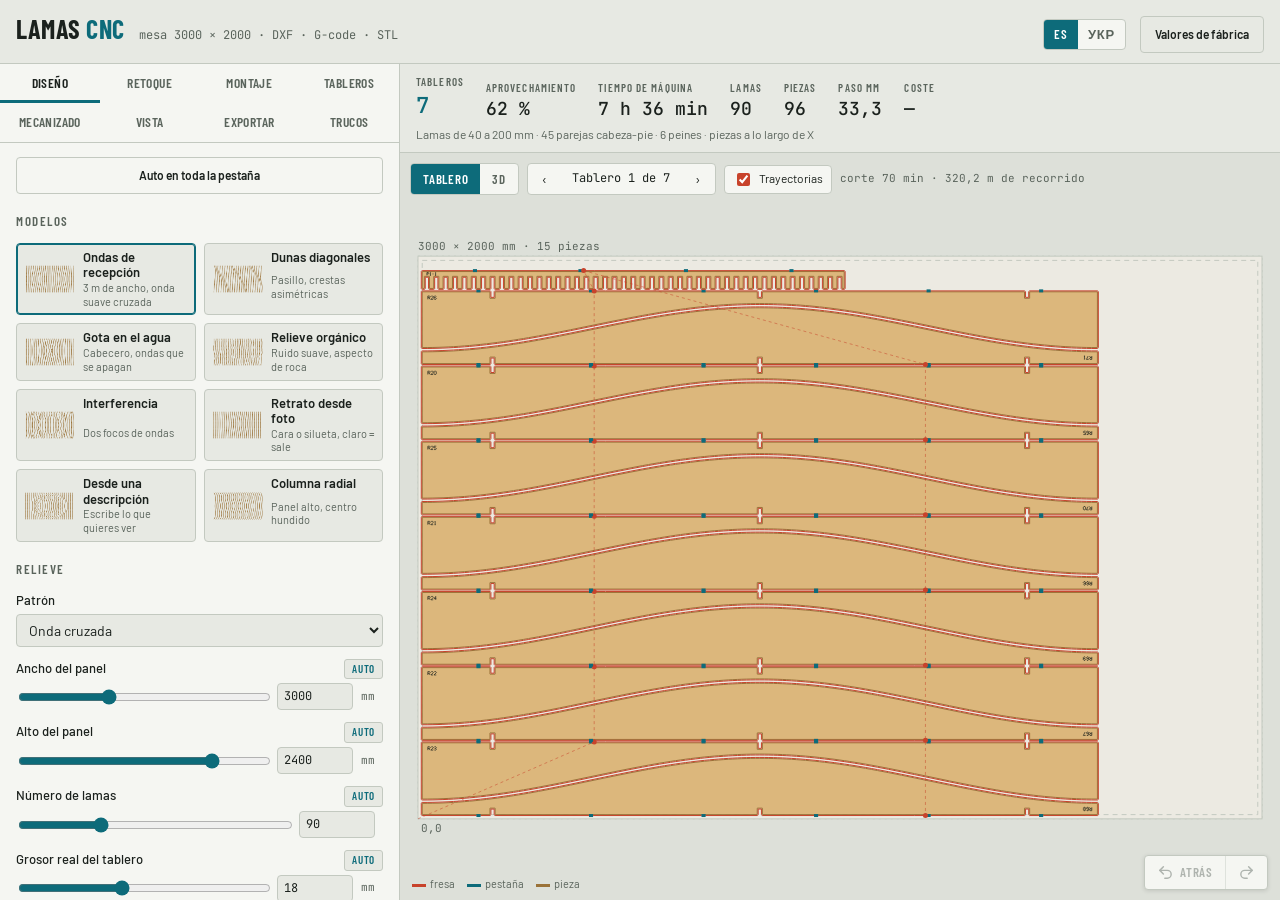
==== commit 91dae2d1: "Lamas CNC: undo/redo HUD for every project change Snapshot the project state (params, loaded model, " ====
--- a/lamas/index.html
+++ b/lamas/index.html
@@ -141,6 +141,18 @@
 .chip { width: 24px; height: 24px; border-radius: 50%; border: 1px solid var(--line); cursor: pointer; padding: 0; }
 .depthlegend { position: absolute; right: max(12px, env(safe-area-inset-right, 0px)); bottom: 10px; width: 190px; background: var(--panel); border: 1px solid var(--line); border-radius: 4px; padding: 6px 8px; z-index: 3; }
 .depthlegend small { font-family: var(--f-display); font-weight: 600; font-size: 11px; letter-spacing: .1em; text-transform: uppercase; color: var(--muted); }
+.hud { position: absolute; right: max(12px, env(safe-area-inset-right, 0px)); bottom: 10px; z-index: 4; display: flex; background: var(--panel); border: 1px solid var(--line); border-radius: 4px; overflow: hidden; box-shadow: 0 1px 4px rgba(0, 0, 0, .12); }
+.depthlegend:not([hidden]) ~ .hud { bottom: 64px; }
+.hud button { display: inline-flex; align-items: center; gap: 6px; border: 0; background: none; color: var(--ink); cursor: pointer; padding: 7px 12px; font-family: var(--f-display); font-weight: 600; font-size: 13px; letter-spacing: .06em; text-transform: uppercase; }
+.hud button + button { border-left: 1px solid var(--line); }
+.hud button:hover:not(:disabled) { background: var(--bg); }
+.hud button:disabled { color: var(--muted); opacity: .45; cursor: default; }
+.hud svg { width: 17px; height: 17px; fill: none; stroke: currentColor; stroke-width: 2; stroke-linecap: round; stroke-linejoin: round; }
+@media (pointer: coarse) { .hud button { padding: 10px 14px; } }
+@media (max-width: 860px) {
+  .hud, .depthlegend:not([hidden]) ~ .hud { position: fixed; bottom: calc(14px + env(safe-area-inset-bottom, 0px)); box-shadow: 0 2px 10px rgba(0, 0, 0, .22); }
+  body #toast { bottom: calc(76px + env(safe-area-inset-bottom, 0px)); }
+}
 .legend { position: absolute; bottom: 8px; left: max(12px, env(safe-area-inset-left, 0px)); display: flex; gap: 12px; flex-wrap: wrap; font-size: 11px; color: var(--muted); }
 .legend i { display: inline-block; width: 14px; height: 3px; vertical-align: middle; margin-right: 4px; }
 #toast { position: fixed; left: 50%; bottom: calc(18px + env(safe-area-inset-bottom, 0px)); transform: translate(-50%, 20px); opacity: 0; transition: .2s; background: var(--ink); color: var(--bg); padding: 9px 14px; border-radius: 4px; font-size: 13px; max-width: min(92vw, 520px); z-index: 20; pointer-events: none; }
@@ -306,6 +318,10 @@
       </div>
       <div id="three" hidden></div>
       <div class="depthlegend" id="depthLegend" hidden><small>Profundidad</small><div class="palbar" id="dlBar"></div><div class="pallbl"><span id="dlLo"></span><span id="dlHi"></span></div></div>
+      <div class="hud" id="hud">
+        <button id="hudUndo" type="button" title="Deshacer (Ctrl+Z)" aria-label="Deshacer" disabled><svg viewBox="0 0 24 24" aria-hidden="true"><path d="M9 14 4 9l5-5"/><path d="M4 9h10.5a5.5 5.5 0 0 1 0 11H11"/></svg><span>Atrás</span></button>
+        <button id="hudRedo" type="button" title="Rehacer (Ctrl+Shift+Z)" aria-label="Rehacer" disabled><svg viewBox="0 0 24 24" aria-hidden="true"><path d="m15 14 5-5-5-5"/><path d="M20 9H9.5a5.5 5.5 0 0 0 0 11H13"/></svg></button>
+      </div>
     </div>
   </section>
 </div>
@@ -1784,6 +1800,13 @@
 
 // ================== INTERFAZ ==================
 const UK = {
+ "Atrás": "Назад",
+ "Deshacer (Ctrl+Z)": "Назад (Ctrl+Z)",
+ "Rehacer": "Вперед",
+ "Rehacer (Ctrl+Shift+Z)": "Вперед (Ctrl+Shift+Z)",
+ "No hay nada que rehacer": "Немає що повертати",
+ "Atrás: paso deshecho": "Назад: крок скасовано",
+ "Adelante: paso rehecho": "Вперед: крок повернуто",
  "  1. hoja_NN_grabado.nc con fresa en V (numeros de pieza).": "  1. hoja_NN_grabado.nc V-подібною фрезою (номери деталей).",
  "  Las pestanas estan en el canto trasero (contra la pared).": "  Перемички на задньому краї (до стіни).",
  "  {0}. hoja_NN_corte.nc con la fresa D{1}.": "  {0}. hoja_NN_corte.nc фрезою D{1}.",
@@ -2654,7 +2677,7 @@
     row.dataset.f = f.id;
     if (f.type === 'image') {
         row.innerHTML = `<div class="drop" id="dropBox"><label class="btn ghost" for="imageInput">Abrir modelo: foto, PNG, SVG o STL</label>
-            <input type="file" id="imageInput" accept="image/*,.png,.jpg,.jpeg,.webp,.svg,image/svg+xml,.stl,model/stl,application/sla" hidden>
+            <input type="file" id="imageInput"${IS_IOS ? '' : ' accept="image/*,.png,.jpg,.jpeg,.webp,.svg,image/svg+xml,.stl,model/stl,application/sla"'} hidden>
             <span class="muted small">o arrástralo aquí. Foto/PNG: claro = sale. SVG: el dibujo sale. STL: lo más alto del modelo sale.</span>
             <button class="btn ghost small" id="btnAspect" type="button" hidden>Ajustar alto del panel a la proporción</button>
             <button class="btn ghost small" id="btnModelSize" type="button" hidden>Panel a tamaño del modelo</button>
@@ -2754,7 +2777,58 @@
     }
 }
 
-function saveParams() { try { localStorage.setItem('lamas-cnc-params', JSON.stringify(p)); } catch (e) { } }
+function saveParams() { try { localStorage.setItem('lamas-cnc-params', JSON.stringify(p)); } catch (e) { } histNote(); }
+
+// ---------- Historial (Atrás / Adelante) ----------
+// Cada cambio del proyecto (parámetros, modelo cargado, retoques) es un paso; los cambios seguidos se agrupan.
+const HIST_SKIP = new Set(['brushSize', 'brushStr', 'brushTool']);
+const hist = { undo: [], redo: [], cur: null, t: 0, busy: false };
+function histKey() { const q = {}; for (const k in p) if (!HIST_SKIP.has(k)) q[k] = p[k]; return JSON.stringify(q); }
+function histNote() { if (hist.busy) return; clearTimeout(hist.t); hist.t = setTimeout(histCommit, 450); }
+function histCommit() {
+    clearTimeout(hist.t);
+    const key = histKey(), c = hist.cur;
+    if (c && c.key === key && c.ev === editsVer && c.imgSrc === imgSrc && c.stlMesh === stlMesh) return;
+    const s = {
+        key, p: JSON.parse(JSON.stringify(p)), ev: editsVer, img, imgSrc, stlMesh,
+        edits: !edits ? null : (c && c.ev === editsVer && c.edits) ? c.edits : { w: edits.w, h: edits.h, data: edits.data.slice() }
+    };
+    if (c) { hist.undo.push(c); if (hist.undo.length > 60) hist.undo.shift(); hist.redo.length = 0; }
+    hist.cur = s;
+    histUI();
+}
+function histGo(dir) {
+    if (hist.busy) return;
+    histCommit();
+    const from = dir < 0 ? hist.undo : hist.redo, to = dir < 0 ? hist.redo : hist.undo;
+    if (!from.length) { toast(tr(dir < 0 ? 'No hay nada que deshacer' : 'No hay nada que rehacer')); return; }
+    const s = from.pop();
+    to.push(hist.cur);
+    hist.busy = true;
+    try {
+        const old = p, oldStl = stlMesh, oldSrc = imgSrc;
+        p = JSON.parse(JSON.stringify(s.p));
+        for (const k of HIST_SKIP) p[k] = old[k];
+        stlMesh = s.stlMesh; imgSrc = s.imgSrc; img = s.img;
+        edits = s.edits ? { w: s.edits.w, h: s.edits.h, data: s.edits.data.slice() } : null;
+        editsVer++; s.ev = editsVer;
+        syncForm();
+        if (stlMesh && (stlMesh !== oldStl || old.stlAxis !== p.stlAxis || old.stlBack !== p.stlBack)) rasterizeSTL();
+        else if (!stlMesh && imgSrc && (imgSrc !== oldSrc || old.imgRead !== p.imgRead)) decodeImage();
+        else if (!img) setImgStatus('', false);
+        showAspectBtn();
+        if (three) updateLights();
+        regenerate();
+    } finally { hist.busy = false; }
+    hist.cur = s;
+    histUI();
+    toast(tr(dir < 0 ? 'Atrás: paso deshecho' : 'Adelante: paso rehecho'));
+}
+function histUI() {
+    const u = $('hudUndo'), r = $('hudRedo');
+    if (u) u.disabled = !hist.undo.length;
+    if (r) r.disabled = !hist.redo.length;
+}
 function renderTips() { $('tipsList').innerHTML = TIPS.map(([t, d]) => `<li><b>${tr(t)}.</b> ${tr(d)}</li>`).join(''); }
 function onFieldChange(id) {
     if (VIEW_KEYS.has(id)) {
@@ -4430,6 +4504,15 @@
         if (sw) { p[sw.dataset.sw] = sw.dataset.v; syncForm(); onFieldChange(sw.dataset.sw); }
         if (chip) { p[chip.dataset.chip] = chip.dataset.v; $('f_' + chip.dataset.chip).value = chip.dataset.v; onFieldChange(chip.dataset.chip); }
     });
+    $('hudUndo').onclick = () => histGo(-1);
+    $('hudRedo').onclick = () => histGo(1);
+    document.addEventListener('keydown', e => {
+        if (!(e.ctrlKey || e.metaKey) || e.altKey) return;
+        if (e.target.closest && e.target.closest('input[type=text], input[type=number], textarea')) return;
+        const k = e.key.toLowerCase();
+        if (k === 'z') { e.preventDefault(); histGo(e.shiftKey ? 1 : -1); }
+        else if (k === 'y') { e.preventDefault(); histGo(1); }
+    });
     $('imageInput').addEventListener('change', e => { loadImageFile(e.target.files && e.target.files[0]); e.target.value = ''; });
     window.addEventListener('dragover', e => e.preventDefault());
     window.addEventListener('drop', e => { e.preventDefault(); const f = e.dataTransfer && e.dataTransfer.files && e.dataTransfer.files[0]; if (!f) return; if (/json$/i.test(f.name)) f.text().then(loadProject); else loadImageFile(f); });
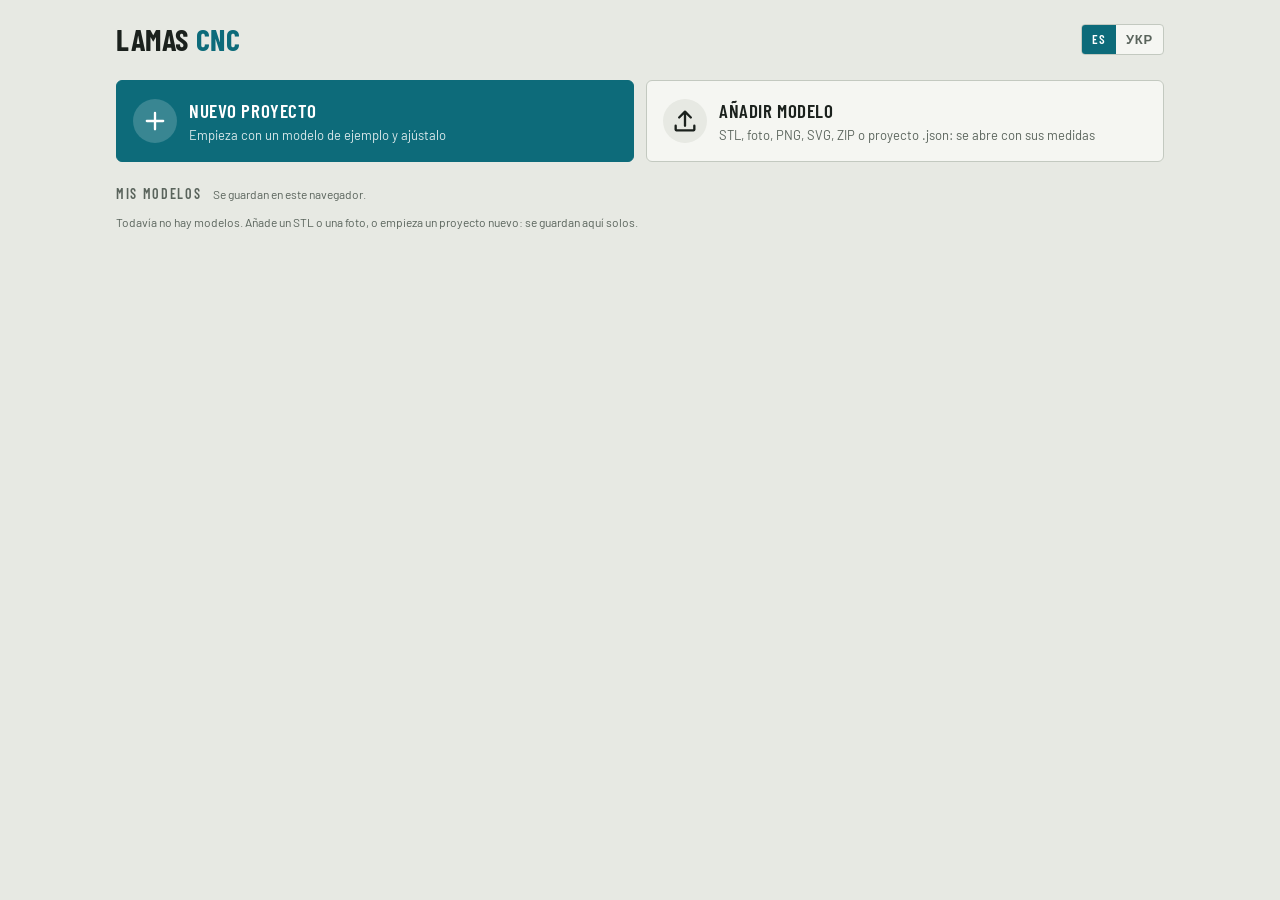
==== commit 37844f78: "Lamas CNC: start menu with a saved model library Add a home screen (new project, add model, My model" ====
--- a/lamas/index.html
+++ b/lamas/index.html
@@ -206,15 +206,55 @@
   .stat b { font-size: 16px; } .stat.main b { font-size: 19px; }
   #sheetWrap { padding-top: 86px; }
 }
+.homebtn svg, .savebtn svg, .hact svg { width: 16px; height: 16px; fill: none; stroke: currentColor; stroke-width: 2; stroke-linecap: round; stroke-linejoin: round; }
+.top h1 { align-self: center; }
+.homebtn, .savebtn { align-self: center; }
+.savebtn { position: relative; }
+.savebtn.dirty::after { content: ""; position: absolute; top: -3px; right: -3px; width: 9px; height: 9px; border-radius: 50%; background: var(--path); border: 2px solid var(--bg); }
+#toast { z-index: 60; }
+body.homeopen { overflow: hidden; }
+.home { position: fixed; inset: 0; z-index: 50; overflow: auto; background: var(--bg); color: var(--ink); -webkit-overflow-scrolling: touch; }
+.home[hidden] { display: none; }
+.homein { max-width: 1080px; margin: 0 auto; padding: calc(18px + env(safe-area-inset-top, 0px)) max(16px, env(safe-area-inset-right, 0px)) calc(40px + env(safe-area-inset-bottom, 0px)) max(16px, env(safe-area-inset-left, 0px)); }
+.homehead { display: flex; align-items: center; justify-content: space-between; gap: 12px; margin-bottom: 18px; }
+.homehead h1 { margin: 0; font-family: var(--f-display); font-weight: 700; font-size: 30px; letter-spacing: .02em; text-transform: uppercase; }
+.homehead h1 span { color: var(--accent); }
+.homeacts { display: grid; grid-template-columns: repeat(auto-fit, minmax(240px, 1fr)); gap: 12px; margin-bottom: 14px; }
+.hact { display: grid; grid-template-columns: auto 1fr; column-gap: 12px; row-gap: 2px; align-items: center; text-align: left; padding: 16px; border-radius: 6px; border: 1px solid var(--line); background: var(--panel); color: var(--ink); cursor: pointer; font: inherit; }
+.hact svg { grid-row: span 2; width: 28px; height: 28px; padding: 8px; border-radius: 50%; background: var(--bg); box-sizing: content-box; }
+.hact b { font-family: var(--f-display); font-size: 19px; font-weight: 600; letter-spacing: .03em; text-transform: uppercase; }
+.hact span { font-size: 13px; color: var(--muted); }
+.hact.primary { background: var(--accent); border-color: var(--accent); color: var(--accent-ink); }
+.hact.primary span { color: inherit; opacity: .85; }
+.hact.primary svg { background: rgba(255, 255, 255, .18); }
+.hact:hover { filter: brightness(1.04); }
+.homemsg { padding: 10px 12px; border-radius: 4px; background: var(--panel); border: 1px solid var(--line); }
+.homemsg.bad { background: var(--bad-bg); color: var(--bad); border-color: transparent; }
+.homesub { display: flex; align-items: baseline; gap: 12px; flex-wrap: wrap; margin: 22px 0 10px; }
+.homesub h2 { margin: 0; font-family: var(--f-display); font-weight: 600; font-size: 14px; letter-spacing: .12em; text-transform: uppercase; color: var(--muted); }
+.mgrid { display: grid; grid-template-columns: repeat(auto-fill, minmax(250px, 1fr)); gap: 12px; }
+.mcard { display: flex; flex-direction: column; border: 1px solid var(--line); border-radius: 6px; background: var(--panel); overflow: hidden; }
+.mcard.cur { border-color: var(--accent); box-shadow: 0 0 0 1px var(--accent); }
+.mthumb { display: block; padding: 0; border: 0; background: #2e3430; aspect-ratio: 3 / 2; cursor: pointer; }
+.mthumb img { display: block; width: 100%; height: 100%; object-fit: cover; }
+.mbody { display: flex; flex-direction: column; gap: 3px; padding: 10px 12px 12px; min-width: 0; }
+.mname { font-weight: 600; font-size: 15px; overflow-wrap: anywhere; }
+.mrename { font: inherit; font-weight: 600; padding: 4px 6px; border: 1px solid var(--accent); border-radius: 4px; background: var(--bg); color: var(--ink); }
+.mmeta { font-size: 12px; color: var(--muted); overflow-wrap: anywhere; }
+.mbtns { display: flex; gap: 6px; flex-wrap: wrap; align-items: center; margin-top: 8px; }
+.mask { font-size: 13px; flex-basis: 100%; }
+.btn.danger { background: var(--bad); border-color: var(--bad); color: #fff; }
 @media (prefers-reduced-motion: reduce) { #toast { transition: none; } .field.flash { animation: none; } }
 </style>
 
 <div class="app">
   <header class="top">
+    <button class="btn ghost small homebtn" id="btnHome" type="button"><svg viewBox="0 0 24 24" aria-hidden="true"><path d="M3 10.5 12 3l9 7.5"/><path d="M5 9v11h14V9"/></svg><span>Mis modelos</span></button>
     <h1>Lamas <span>CNC</span></h1>
     <span class="tag">mesa 3000 × 2000 · DXF · G-code · STL</span>
     <span class="spacer"></span>
     <div class="seg lang" id="langSeg" role="group" aria-label="Idioma"><button type="button" data-lang="es">ES</button><button type="button" data-lang="uk">УКР</button></div>
+    <button class="btn small savebtn" id="btnSave" type="button"><svg viewBox="0 0 24 24" aria-hidden="true"><path d="M5 3h11l3 3v15H5z"/><path d="M8 3v5h7V3"/><path d="M8 21v-7h8v7"/></svg><span>Guardar</span></button>
     <button class="btn ghost small" id="btnReset" type="button">Valores de fábrica</button>
     <div class="iosbar" id="iosTip" hidden><span>En iPhone: toca Compartir y luego «Añadir a pantalla de inicio» para abrirla como app, a pantalla completa y sin conexión.</span><button type="button" id="iosTipClose" aria-label="Cerrar">✕</button></div>
   </header>
@@ -285,7 +325,7 @@
       <div class="btns">
         <button class="btn ghost" id="btnProject" type="button">Guardar proyecto (.json)</button>
         <label class="btn ghost" for="projectInput">Abrir proyecto</label>
-        <input type="file" id="projectInput" accept=".json,application/json" hidden>
+        <input type="file" id="projectInput" accept=".json,application/json,.zip,application/zip" hidden>
       </div>
       <p class="hint">Simula siempre el G-code en tu control o CAM antes del primer corte: cero, diámetro de fresa y pestañas.</p>
     </section>
@@ -324,6 +364,24 @@
       </div>
     </div>
   </section>
+</div>
+<div class="home" id="home">
+  <div class="homein">
+    <header class="homehead">
+      <h1>Lamas <span>CNC</span></h1>
+      <div class="seg lang" id="homeLang" role="group" aria-label="Idioma"><button type="button" data-lang="es">ES</button><button type="button" data-lang="uk">УКР</button></div>
+    </header>
+    <div class="homeacts">
+      <button class="hact primary" id="homeNew" type="button"><svg viewBox="0 0 24 24" aria-hidden="true"><path d="M12 5v14M5 12h14"/></svg><b>Nuevo proyecto</b><span>Empieza con un modelo de ejemplo y ajústalo</span></button>
+      <label class="hact" for="homeFile"><svg viewBox="0 0 24 24" aria-hidden="true"><path d="M12 16V4M7 9l5-5 5 5"/><path d="M4 16v4h16v-4"/></svg><b>Añadir modelo</b><span>STL, foto, PNG, SVG, ZIP o proyecto .json: se abre con sus medidas</span></label>
+      <input type="file" id="homeFile" hidden>
+    </div>
+    <p class="homemsg" id="homeMsg" hidden></p>
+    <button class="btn ghost small" id="homeBack" type="button" hidden>← Volver al proyecto abierto</button>
+    <div class="homesub"><h2>Mis modelos</h2><span class="hint" id="homeStore"></span></div>
+    <p class="hint" id="homeEmpty" hidden>Todavía no hay modelos. Añade un STL o una foto, o empieza un proyecto nuevo: se guardan aquí solos.</p>
+    <div class="mgrid" id="homeList"></div>
+  </div>
 </div>
 <div id="toast" role="status" aria-live="polite"></div>
 
@@ -1800,6 +1858,42 @@
 
 // ================== INTERFAZ ==================
 const UK = {
+ "Mis modelos": "Мої моделі",
+ "Guardar": "Зберегти",
+ "Abrir": "Відкрити",
+ "No": "Ні",
+ "Guardado": "Збережено",
+ "Nuevo proyecto": "Новий проєкт",
+ "Empieza con un modelo de ejemplo y ajústalo": "Почніть із готового візерунка й налаштуйте його",
+ "Añadir modelo": "Додати модель",
+ "STL, foto, PNG, SVG, ZIP o proyecto .json: se abre con sus medidas": "STL, фото, PNG, SVG, ZIP або проєкт .json — відкривається у своїх розмірах",
+ "← Volver al proyecto abierto": "← Повернутися до відкритого проєкту",
+ "Todavía no hay modelos. Añade un STL o una foto, o empieza un proyecto nuevo: se guardan aquí solos.": "Моделей ще немає. Додайте STL чи фото або почніть новий проєкт — вони збережуться тут самі.",
+ "archivo no encontrado": "файл не знайдено",
+ "Hay cambios sin guardar": "Є незбережені зміни",
+ "No hay dónde guardar en este navegador.": "У цьому браузері нема де зберігати.",
+ "Proyecto {0}": "Проєкт {0}",
+ "Guardado en «Mis modelos»: {0}": "Збережено в «Мої моделі»: {0}",
+ "No se pudo guardar: {0}": "Не вдалося зберегти: {0}",
+ "Abriendo «{0}»…": "Відкриваю «{0}»…",
+ "Modelo añadido a «Mis modelos»: {0}": "Модель додано в «Мої моделі»: {0}",
+ "Eliminado: {0}": "Видалено: {0}",
+ "No se pudo eliminar: {0}": "Не вдалося видалити: {0}",
+ "No se pudo leer «Mis modelos»: {0}": "Не вдалося прочитати «Мої моделі»: {0}",
+ "Se guardan en tu cuenta de Claude: solo tú los ves.": "Зберігаються у вашому акаунті Claude — бачите лише ви.",
+ "Se guardan en este navegador.": "Зберігаються в цьому браузері.",
+ "Este navegador no permite guardar modelos.": "Цей браузер не дозволяє зберігати моделі.",
+ "Renombrar": "Перейменувати",
+ "¿Eliminar este modelo?": "Видалити цю модель?",
+ "Sí, eliminar": "Так, видалити",
+ "el STL ya es un panel de lamas: se usa el mapa de alturas": "STL вже є панеллю з ламелей: використано карту висот",
+ "panel de {0} lamas detectado, huecos rellenados": "розпізнано панель з {0} ламелей, проміжки заповнено",
+ "Panel de lamas: {0} × {1} mm, {2} lamas de {3} mm, relieve {4} mm": "Панель з ламелей: {0} × {1} мм, {2} ламелей по {3} мм, рельєф {4} мм",
+ "no es un ZIP válido": "це не ZIP-архів",
+ "compresión no compatible": "непідтримуване стиснення",
+ "Abriendo ZIP…": "Відкриваю ZIP…",
+ "Proyecto abierto desde «{0}»": "Проєкт відкрито з «{0}»",
+ "En «{0}» no hay STL, imagen ni proyecto.": "У «{0}» немає STL, зображення чи проєкту.",
  "Atrás": "Назад",
  "Deshacer (Ctrl+Z)": "Назад (Ctrl+Z)",
  "Rehacer": "Вперед",
@@ -2469,7 +2563,7 @@
     I18N.dict = I18N.lang === 'uk' ? UK : {};
     document.documentElement.lang = I18N.lang;
     try { localStorage.setItem('lamas-cnc-lang', I18N.lang); } catch (e) { }
-    document.querySelectorAll('#langSeg button').forEach(b => b.setAttribute('aria-pressed', b.dataset.lang === I18N.lang ? 'true' : 'false'));
+    document.querySelectorAll('#langSeg button, #homeLang button').forEach(b => b.setAttribute('aria-pressed', b.dataset.lang === I18N.lang ? 'true' : 'false'));
     translateDOM();
     document.querySelectorAll('.autolog').forEach(e => { e.textContent = ''; });
     renderTips();
@@ -2677,7 +2771,7 @@
     row.dataset.f = f.id;
     if (f.type === 'image') {
         row.innerHTML = `<div class="drop" id="dropBox"><label class="btn ghost" for="imageInput">Abrir modelo: foto, PNG, SVG o STL</label>
-            <input type="file" id="imageInput"${IS_IOS ? '' : ' accept="image/*,.png,.jpg,.jpeg,.webp,.svg,image/svg+xml,.stl,model/stl,application/sla"'} hidden>
+            <input type="file" id="imageInput"${IS_IOS ? '' : ' accept="image/*,.png,.jpg,.jpeg,.webp,.svg,image/svg+xml,.stl,model/stl,application/sla,.zip,application/zip"'} hidden>
             <span class="muted small">o arrástralo aquí. Foto/PNG: claro = sale. SVG: el dibujo sale. STL: lo más alto del modelo sale.</span>
             <button class="btn ghost small" id="btnAspect" type="button" hidden>Ajustar alto del panel a la proporción</button>
             <button class="btn ghost small" id="btnModelSize" type="button" hidden>Panel a tamaño del modelo</button>
@@ -2777,7 +2871,7 @@
     }
 }
 
-function saveParams() { try { localStorage.setItem('lamas-cnc-params', JSON.stringify(p)); } catch (e) { } histNote(); }
+function saveParams() { try { localStorage.setItem('lamas-cnc-params', JSON.stringify(p)); } catch (e) { } histNote(); if (typeof libNote === 'function') libNote(); }
 
 // ---------- Historial (Atrás / Adelante) ----------
 // Cada cambio del proyecto (parámetros, modelo cargado, retoques) es un paso; los cambios seguidos se agrupan.
@@ -2788,9 +2882,9 @@
 function histCommit() {
     clearTimeout(hist.t);
     const key = histKey(), c = hist.cur;
-    if (c && c.key === key && c.ev === editsVer && c.imgSrc === imgSrc && c.stlMesh === stlMesh) return;
+    if (c && c.key === key && c.ev === editsVer && c.imgSrc === imgSrc && c.stlMesh === stlMesh && c.curModel === curModel) return;
     const s = {
-        key, p: JSON.parse(JSON.stringify(p)), ev: editsVer, img, imgSrc, stlMesh,
+        key, p: JSON.parse(JSON.stringify(p)), ev: editsVer, img, imgSrc, stlMesh, curModel,
         edits: !edits ? null : (c && c.ev === editsVer && c.edits) ? c.edits : { w: edits.w, h: edits.h, data: edits.data.slice() }
     };
     if (c) { hist.undo.push(c); if (hist.undo.length > 60) hist.undo.shift(); hist.redo.length = 0; }
@@ -2809,7 +2903,7 @@
         const old = p, oldStl = stlMesh, oldSrc = imgSrc;
         p = JSON.parse(JSON.stringify(s.p));
         for (const k of HIST_SKIP) p[k] = old[k];
-        stlMesh = s.stlMesh; imgSrc = s.imgSrc; img = s.img;
+        stlMesh = s.stlMesh; imgSrc = s.imgSrc; img = s.img; curModel = s.curModel;
         edits = s.edits ? { w: s.edits.w, h: s.edits.h, data: s.edits.data.slice() } : null;
         editsVer++; s.ev = editsVer;
         syncForm();
@@ -2943,7 +3037,7 @@
         tr('Lamas de {0} a {1} mm · {2} parejas cabeza-pie · {3} peines · piezas {4}', fmt(p.base), fmt(s.maxW), L.pairs, L.combs, L.orient === 'h' ? tr('a lo largo de X') : tr('a lo largo de Y'))
         + (L.split ? ' · ' + tr('{0} lamas en tramos', L.split) : '')
         + (model.profiles.fixed ? ' · ' + tr('{0} lamas corregidas para la fresa Ø{1}', model.profiles.fixed, p.toolD) : '')
-        + (model.profiles.exact ? ' · ' + tr('perfil exacto del STL') : (p.mode === 'imagen' && stlMesh && p.stlProfile === 'corte' ? ' · ' + tr('corte exacto desactivado: hay giro, espejo o encuadre') : ''))
+        + (model.profiles.exact ? ' · ' + tr('perfil exacto del STL') : (p.mode === 'imagen' && stlMesh && p.stlProfile === 'corte' ? ' · ' + tr(stlMesh.slats && !stlMesh.slicer ? 'el STL ya es un panel de lamas: se usa el mapa de alturas' : 'corte exacto desactivado: hay giro, espejo o encuadre') : ''))
         + (p.outline && !model.profiles.outlineEmpty ? ' · ' + tr('contorno según la silueta: {0} columnas sin modelo', model.profiles.dropped || 0) : '');
     const info = $('feedInfo');
     if (info) info.innerHTML = `S${fmt(cp.rpm)} · F${fmt(cp.feed)} · ${tr('bajada')} ${fmt(cp.plunge)} mm/min<br>${tr('{0} pasadas de {1} mm', cp.passes, fmt(cp.doc, 2))} · ${tr('viruta')} ${fmt(cp.chip, 3)} ${tr('mm/filo')}`;
@@ -3384,7 +3478,7 @@
 async function exportSTL() {
     const stl = buildSTL();
     if (!stl) { toast(tr('La vista 3D no está disponible en este navegador.'), true); return; }
-    await saveFile(`${baseName()}_3d.zip`, new Blob([makeZip([{ name: 'panel_3d.stl', data: stl }])], { type: 'application/zip' }));
+    await saveFile(`${baseName()}_3d.zip`, new Blob([makeZip([{ name: 'panel_3d.stl', data: stl }, { name: 'proyecto.json', data: enc(projectJSON()) }])], { type: 'application/zip' }));
 }
 function projectJSON() {
     const out = { app: 'lamas-cnc', version: 1, params: p };
@@ -3402,18 +3496,61 @@
     }
     return JSON.stringify(out);
 }
-function loadProject(text) {
+// ---------- Abrir ZIP (los que exporta esta app u otros) ----------
+async function readZip(buf) {
+    const u8 = new Uint8Array(buf), dv = new DataView(buf);
+    let e = -1;
+    for (let i = u8.length - 22; i >= Math.max(0, u8.length - 65557); i--) if (dv.getUint32(i, true) === 0x06054b50) { e = i; break; }
+    if (e < 0) throw new Error(tr('no es un ZIP válido'));
+    const n = dv.getUint16(e + 10, true), out = [];
+    let c = dv.getUint32(e + 16, true);
+    for (let k = 0; k < n; k++) {
+        if (dv.getUint32(c, true) !== 0x02014b50) break;
+        const method = dv.getUint16(c + 10, true), size = dv.getUint32(c + 20, true);
+        const nl = dv.getUint16(c + 28, true), xl = dv.getUint16(c + 30, true), cl = dv.getUint16(c + 32, true), off = dv.getUint32(c + 42, true);
+        const name = new TextDecoder().decode(u8.subarray(c + 46, c + 46 + nl));
+        c += 46 + nl + xl + cl;
+        if (name.endsWith('/') || /(^|\/)(__MACOSX\/|\._)/.test(name)) continue;
+        const start = off + 30 + dv.getUint16(off + 26, true) + dv.getUint16(off + 28, true);
+        out.push({ name, method, raw: u8.subarray(start, start + size) });
+    }
+    return out;
+}
+async function unzipEntry(f) {
+    if (f.method === 0) return f.raw;
+    if (f.method !== 8 || typeof DecompressionStream === 'undefined') throw new Error(tr('compresión no compatible'));
+    const ds = new Blob([f.raw]).stream().pipeThrough(new DecompressionStream('deflate-raw'));
+    return new Uint8Array(await new Response(ds).arrayBuffer());
+}
+async function openZip(file) {
+    setImgStatus(tr('Abriendo ZIP…'), false);
+    try {
+        const list = await readZip(await file.arrayBuffer());
+        const proj = list.find(f => /\.json$/i.test(f.name));
+        const stl = list.find(f => /\.stl$/i.test(f.name));
+        const pic = list.find(f => /\.(png|jpe?g|webp|svgz?)$/i.test(f.name));
+        if (proj) { loadProject(new TextDecoder().decode(await unzipEntry(proj))); setImgStatus(tr('Proyecto abierto desde «{0}»', file.name), false); return; }
+        const f = stl || pic;
+        if (!f) { setImgStatus(tr('En «{0}» no hay STL, imagen ni proyecto.', file.name), true); return; }
+        const data = await unzipEntry(f);
+        const type = /\.svgz?$/i.test(f.name) ? 'image/svg+xml' : /\.png$/i.test(f.name) ? 'image/png' : /\.jpe?g$/i.test(f.name) ? 'image/jpeg' : /\.webp$/i.test(f.name) ? 'image/webp' : '';
+        return loadImageFile(new File([data], f.name.split('/').pop(), { type }));
+    } catch (e) { setImgStatus(tr('No se pudo abrir «{0}»: {1}', file.name, e.message), true); }
+}
+function isZipFile(file) { return /\.zip$/i.test(file.name || '') || /zip/i.test(file.type || ''); }
+function editsFromJSON(e) {
+    const u8 = b64ToU8(e.b64), i16 = new Int16Array(u8.buffer, 0, u8.length >> 1), data = new Float32Array(i16.length);
+    for (let i = 0; i < i16.length; i++) data[i] = i16[i] / 32767;
+    return { w: e.w, h: e.h, data };
+}
+function loadProject(text, quiet) {
     try {
         const j = JSON.parse(text);
         if (!j.params) throw new Error('sin parámetros');
         p = { ...DEFAULTS, ...j.params };
-        stlMesh = null; imgSrc = null;
+        stlMesh = null; imgSrc = null; curModel = null; img = null;
         edits = null; editsVer++; undoStack.length = 0;
-        if (j.edits) {
-            const u8 = b64ToU8(j.edits.b64), i16 = new Int16Array(u8.buffer, 0, u8.length >> 1), data = new Float32Array(i16.length);
-            for (let i = 0; i < i16.length; i++) data[i] = i16[i] / 32767;
-            edits = { w: j.edits.w, h: j.edits.h, data };
-        }
+        if (j.edits) edits = editsFromJSON(j.edits);
         if (j.heightmap) {
             const bin = atob(j.heightmap.b64), data = new Float32Array(bin.length);
             for (let i = 0; i < bin.length; i++) data[i] = bin.charCodeAt(i) / 255;
@@ -3421,7 +3558,7 @@
             if (j.heightmap.mask) { const m = b64ToU8(j.heightmap.mask); img.mask = Float32Array.from(m); }
             setImgStatus(tr('Foto del proyecto ({0}×{1})', img.w, img.h), false);
         }
-        syncForm(); schedule(); toast(tr('Proyecto cargado'));
+        showAspectBtn(); syncForm(); schedule(); if (!quiet) toast(tr('Proyecto cargado'));
     } catch (e) { toast(tr('Ese archivo no es un proyecto de esta app.'), true); }
 }
 
@@ -3494,15 +3631,88 @@
     const proj = { R, U, d, rs, ds, r0, uTop: mx[U], rW, uH, lo, hi };
     return { w, h, data, mask, axis: 'xyz'[d], size: [rW, uH, hi - lo], proj };
 }
+// ¿El STL es un panel de lamas (p. ej. el que exporta esta app)? Busca pares de caras planas paralelas:
+// cara con normal −eje y la siguiente con normal +eje = una lama; entre lamas, huecos regulares.
+function detectSlats(tris) {
+    const n = tris.length / 9;
+    if (n < 200) return null;
+    const mn = [Infinity, Infinity, Infinity], mx = [-Infinity, -Infinity, -Infinity];
+    for (let i = 0; i < tris.length; i += 3) for (let k = 0; k < 3; k++) { const v = tris[i + k]; if (v < mn[k]) mn[k] = v; if (v > mx[k]) mx[k] = v; }
+    let best = null;
+    for (let a = 0; a < 3; a++) {
+        const b = (a + 1) % 3, c = (a + 2) % 3, planes = new Map();
+        let cnt = 0;
+        for (let t = 0; t < tris.length; t += 9) {
+            const x0 = tris[t + a], x1 = tris[t + 3 + a], x2 = tris[t + 6 + a];
+            if (Math.abs(x0 - x1) > 0.05 || Math.abs(x1 - x2) > 0.05) continue;
+            const nrm = (tris[t + 3 + b] - tris[t + b]) * (tris[t + 6 + c] - tris[t + c]) - (tris[t + 3 + c] - tris[t + c]) * (tris[t + 6 + b] - tris[t + b]);
+            if (!nrm) continue;
+            const key = Math.round(x0 * 4);
+            planes.set(key, (planes.get(key) || 0) + Math.sign(nrm));
+            cnt++;
+        }
+        if (cnt < n * 0.2) continue;
+        const keys = [...planes.keys()].sort((u, v) => u - v), merged = [];
+        for (const k of keys) {
+            const last = merged[merged.length - 1];
+            if (last && k - last.k <= 1) { last.s += planes.get(k); last.k = k; } else merged.push({ k, x: k / 4, s: planes.get(k) });
+        }
+        for (const dir of [1, -1]) {
+            const ribs = [];
+            for (let i = 0; i + 1 < merged.length; i++)
+                if (merged[i].s * dir < 0 && merged[i + 1].s * dir > 0) { ribs.push([merged[i].x, merged[i + 1].x]); i++; }
+            if (ribs.length < 8) continue;
+            const med = v => { const q = [...v].sort((u, w) => u - w); return q[q.length >> 1]; };
+            const T = med(ribs.map(r => r[1] - r[0]));
+            const ok = ribs.filter(r => Math.abs(r[1] - r[0] - T) < 1);
+            if (ok.length < 8) continue;
+            const ctr = ok.map(r => (r[0] + r[1]) / 2), pitch = med(ctr.slice(1).map((v, i) => v - ctr[i]));
+            const gap = pitch - T, ext = mx[a] - mn[a];
+            if (!(gap > 0.5) || pitch > ext / 6 || ok.length * T < ext * 0.3) continue;
+            if (!best || ok.length > best.count) best = { axis: a, count: ok.length, thickness: T, pitch, gap, ext: [mx[0] - mn[0], mx[1] - mn[1], mx[2] - mn[2]] };
+        }
+    }
+    return best;
+}
+// Cierre morfológico (máximo y luego mínimo) a lo largo de un eje de la imagen: rellena los huecos estrechos entre lamas
+function closeGaps(a, w, h, r, alongX) {
+    const n = alongX ? w : h, lines = alongX ? h : w, line = new Float32Array(n), tmp = new Float32Array(n);
+    const at = (l, i) => alongX ? l * w + i : i * w + l;
+    for (let l = 0; l < lines; l++) {
+        for (let i = 0; i < n; i++) line[i] = a[at(l, i)];
+        for (let i = 0; i < n; i++) { let m = -Infinity; for (let j = Math.max(0, i - r); j <= Math.min(n - 1, i + r); j++) if (line[j] > m) m = line[j]; tmp[i] = m; }
+        for (let i = 0; i < n; i++) { let m = Infinity; for (let j = Math.max(0, i - r); j <= Math.min(n - 1, i + r); j++) if (tmp[j] < m) m = tmp[j]; a[at(l, i)] = m; }
+    }
+}
 function rasterizeSTL() {
     if (!stlMesh) return;
     try {
         const hm = stlHeightmap(stlMesh.tris, p.stlAxis, p.stlBack);
         img = { w: hm.w, h: hm.h, data: hm.data, mask: hm.mask };
-        stlMesh.size = hm.size;
+        stlMesh.size = hm.size; stlMesh.proj = hm.proj;
         stlMesh.slicer = stlSlicer(stlMesh.tris, hm.proj);
-        const sz = hm.size.map(v => fmt(v, 1));
-        setImgStatus(tr('{0} · {1} triángulos · {2} × {3} mm, relieve {4} mm (eje {5})', stlMesh.name, fmt(stlMesh.tris.length / 9), sz[0], sz[1], sz[2], hm.axis.toUpperCase()), false);
+        if (stlMesh.slats === undefined) stlMesh.slats = detectSlats(stlMesh.tris);
+        const sl = stlMesh.slats;
+        let note = '';
+        if (sl && (sl.axis === hm.proj.R || sl.axis === hm.proj.U)) {
+            // Panel de lamas: el corte exacto caería en los huecos; se usa el mapa de alturas con los huecos rellenados
+            const alongX = sl.axis === hm.proj.R;
+            const pxPerMm = alongX ? (hm.w - 1) / (hm.size[0] || 1) : (hm.h - 1) / (hm.size[1] || 1);
+            const r = Math.max(1, Math.ceil(sl.gap * pxPerMm / 2) + 1);
+            closeGaps(img.data, img.w, img.h, r, alongX);
+            closeGaps(img.mask, img.w, img.h, r, alongX);
+            // Lo más bajo visible en los huecos eran los peines: el relieve empieza en la lama más baja
+            let m = Infinity;
+            for (let i = 0; i < img.data.length; i++) if (img.mask[i] > 0.5 && img.data[i] < m) m = img.data[i];
+            if (m > 0.005 && m < 0.9) {
+                for (let i = 0; i < img.data.length; i++) img.data[i] = Math.max(0, (img.data[i] - m) / (1 - m));
+                stlMesh.size = [hm.size[0], hm.size[1], hm.size[2] * (1 - m)];
+            }
+            stlMesh.slicer = null;
+            note = ' · ' + tr('panel de {0} lamas detectado, huecos rellenados', sl.count);
+        }
+        const sz = stlMesh.size.map(v => fmt(v, 1));
+        setImgStatus(tr('{0} · {1} triángulos · {2} × {3} mm, relieve {4} mm (eje {5})', stlMesh.name, fmt(stlMesh.tris.length / 9), sz[0], sz[1], sz[2], hm.axis.toUpperCase()) + note, false);
         showAspectBtn();
     } catch (e) { img = null; setImgStatus(`STL: ${e.message}`, true); }
     schedule();
@@ -3516,6 +3726,22 @@
         if (p.mode !== 'imagen') p.mode = 'imagen';
         syncForm();
         rasterizeSTL();
+        if (img) curModel = file;
+        const sl = stlMesh && stlMesh.slats;
+        if (LIB.restoring) { /* al abrir de «Mis modelos» manda el proyecto guardado */ }
+        else if (!sl && img && stlMesh.size) { p.modelScale = 1; fitModelSize(); }
+        else if (sl && img && stlMesh.size) {
+            const [w, h, d] = stlMesh.size, full = sl.ext[stlMesh.proj.d];
+            p.width = clamp(Math.round(w), 300, 8000);
+            p.height = clamp(Math.round(h), 200, 3000);
+            p.depth = clamp(Math.round(d), 10, 600);
+            if (full > d && full - d >= 10 && full - d <= 300) p.base = Math.round(full - d);
+            p.slices = Math.max(4, sl.count);
+            p.thickness = Math.round(sl.thickness * 10) / 10;
+            p.preset = '';
+            syncForm(); schedule();
+            toast(tr('Panel de lamas: {0} × {1} mm, {2} lamas de {3} mm, relieve {4} mm', p.width, p.height, p.slices, fmt(p.thickness, 1), p.depth));
+        }
     } catch (e) { stlMesh = null; setImgStatus(tr('No se pudo abrir «{0}»: {1}', file.name, e.message), true); updateVisibility(); }
 }
 function showAspectBtn() {
@@ -3610,23 +3836,27 @@
         imgSrc.w0 = Math.round(w); imgSrc.h0 = Math.round(h); decodeImage();
     } finally { URL.revokeObjectURL(url); }
 }
+// Foto o SVG nuevos: el alto del panel sigue la proporción del dibujo
+function imgLoaded(file) { curModel = file; if (!LIB.restoring && img) fitAspect(); }
 async function loadImageFile(file) {
     if (!file) return;
+    if (isZipFile(file)) return openZip(file);
     if (/\.stl$/i.test(file.name || '') || /stl|sla/i.test(file.type || '')) return loadSTLFile(file);
     stlMesh = null;
     if (p.mode !== 'imagen') { p.mode = 'imagen'; syncForm(); }
     setImgStatus(tr('Cargando…'), false);
     const name = file.name || 'foto';
     if (/\.svgz?$/i.test(name) || /svg/i.test(file.type || '')) {
-        try { await loadSVGFile(file); } catch (e) { setImgStatus(tr('No se pudo abrir «{0}»: {1}. Si usa textos o imágenes enlazadas, conviértelos a trazados.', name, e.message), true); }
+        try { await loadSVGFile(file); imgLoaded(file); } catch (e) { setImgStatus(tr('No se pudo abrir «{0}»: {1}. Si usa textos o imágenes enlazadas, conviértelos a trazados.', name, e.message), true); }
         return;
     }
     try {
         if (window.createImageBitmap) {
-            try { const bmp = await createImageBitmap(file); ingestImage(bmp, bmp.width, bmp.height, name); bmp.close && bmp.close(); return; } catch (_) { }
+            try { const bmp = await createImageBitmap(file); ingestImage(bmp, bmp.width, bmp.height, name); bmp.close && bmp.close(); imgLoaded(file); return; } catch (_) { }
         }
         const im = await new Promise((res, rej) => { const r = new FileReader(); r.onerror = rej; r.onload = ev => { const i = new Image(); i.onload = () => res(i); i.onerror = rej; i.src = ev.target.result; }; r.readAsDataURL(file); });
         ingestImage(im, im.naturalWidth, im.naturalHeight, name);
+        imgLoaded(file);
     } catch (e) {
         const heic = /heic|heif/i.test(file.type) || /\.(heic|heif)$/i.test(name);
         setImgStatus(heic ? tr('Las fotos HEIC del iPhone no se abren en el navegador. Guárdala como JPG o PNG.') : tr('No se pudo abrir «{0}». Prueba con JPG, PNG o SVG.', name), true);
@@ -4471,6 +4701,297 @@
     if ('serviceWorker' in navigator && /^https?:$/.test(location.protocol) && !window.claude) navigator.serviceWorker.register('sw.js').catch(() => { });
 }
 
+// ---------- Mis modelos: menú de inicio y biblioteca ----------
+// Cada entrada guarda el proyecto (parámetros, retoques) y, si lo hay, el modelo original (STL, foto, SVG).
+// En el visor de Claude se guarda en tu cuenta (db + assets); fuera de él, en este navegador (IndexedDB).
+let curModel = null; // el archivo del modelo abierto ahora: File
+const LIB = { mode: 'none', col: null, assets: null, idb: null, items: [], curId: null, savedKey: '', savedModel: null, restoring: false, t: 0, saving: null, ready: null };
+
+function idbOpen() {
+    return new Promise((res, rej) => {
+        const r = indexedDB.open('lamas-cnc', 1);
+        r.onupgradeneeded = () => { r.result.createObjectStore('items', { keyPath: 'id' }); r.result.createObjectStore('blobs'); };
+        r.onsuccess = () => res(r.result);
+        r.onerror = () => rej(r.error);
+    });
+}
+function idbDo(store, mode, fn) {
+    return new Promise((res, rej) => {
+        const tx = LIB.idb.transaction(store, mode), q = fn(tx.objectStore(store));
+        tx.oncomplete = () => res(q && q.result);
+        tx.onerror = tx.onabort = () => rej(tx.error || new Error('IndexedDB'));
+    });
+}
+async function libInit() {
+    if (window.claude && typeof window.claude.use === 'function') {
+        try {
+            const [db, assets, user] = await Promise.all(['db', 'assets', 'user'].map(n => window.claude.use(n).catch(() => null)));
+            const uid = user && db && assets ? await user.id() : null;
+            if (uid) { LIB.col = db.collection('data/users/' + uid); LIB.assets = assets; LIB.mode = 'cloud'; return; }
+        } catch (e) { }
+    }
+    try { LIB.idb = await idbOpen(); LIB.mode = 'local'; } catch (e) { LIB.mode = 'none'; }
+}
+async function libList() {
+    if (LIB.mode === 'cloud') return (await LIB.col.get()).docs.map(d => ({ ...d.data(), id: d.id }));
+    if (LIB.mode === 'local') return await idbDo('items', 'readonly', s => s.getAll());
+    return [];
+}
+async function libPutItem(it) {
+    if (LIB.mode === 'cloud') { const { id, ...body } = it; await LIB.col.doc(id).set(body); }
+    else await idbDo('items', 'readwrite', s => s.put(it));
+}
+async function libDelItem(id) {
+    if (LIB.mode === 'cloud') await LIB.col.doc(id).delete();
+    else await idbDo('items', 'readwrite', s => s.delete(id));
+}
+async function libPutBlob(text) {
+    if (LIB.mode === 'cloud') return (await LIB.assets.upload(new Blob([text], { type: 'application/json' }), { type: 'application/json' })).id;
+    const key = 'b' + Date.now().toString(36) + Math.random().toString(36).slice(2, 8);
+    await idbDo('blobs', 'readwrite', s => s.put(text, key));
+    return key;
+}
+async function libGetBlob(ref) {
+    if (LIB.mode === 'cloud') { const r = await fetch('/_blob/' + ref); if (!r.ok) throw new Error('HTTP ' + r.status); return await r.text(); }
+    const t = await idbDo('blobs', 'readonly', s => s.get(ref));
+    if (t == null) throw new Error(tr('archivo no encontrado'));
+    return t;
+}
+async function libDelBlob(ref) {
+    if (!ref) return;
+    try {
+        if (LIB.mode === 'cloud') await LIB.assets.delete(ref);
+        else await idbDo('blobs', 'readwrite', s => s.delete(ref));
+    } catch (e) { }
+}
+function libErr(e) { return (e && (e.code || e.message)) || 'error'; }
+
+// Estado actual, para saber si hay cambios sin guardar
+function libKey() { return histKey() + '|' + editsVer; }
+function libDirty() { return !!LIB.curId && (libKey() !== LIB.savedKey || curModel !== LIB.savedModel); }
+function libNote() {
+    if (LIB.restoring || LIB.mode === 'none' || !$('home') || !$('home').hidden) return;
+    libSaveUI();
+    clearTimeout(LIB.t);
+    if (!LIB.curId && !curModel && libKey() === LIB.savedKey) return;
+    // Guardado automático tras una pausa (en la cuenta, menos a menudo: cada guardado sube un archivo)
+    LIB.t = setTimeout(() => { if (!LIB.curId || libDirty()) libSave(true); }, LIB.mode === 'cloud' ? 12000 : 2500);
+}
+function libSaveUI() {
+    const b = $('btnSave'); if (!b) return;
+    const dirty = !LIB.curId || libDirty();
+    b.classList.toggle('dirty', dirty);
+    b.title = tr(dirty ? 'Hay cambios sin guardar' : 'Guardado');
+}
+
+// Miniatura: las lamas vistas de frente, más claras donde sobresalen
+function libThumb() {
+    const W = 240, H = 160, c = document.createElement('canvas'); c.width = W; c.height = H;
+    const g = c.getContext('2d'), id = g.createImageData(W, H), d = id.data;
+    const asp = p.width / p.height, pw = asp > W / H ? W - 12 : (H - 12) * asp, ph = asp > W / H ? (W - 12) / asp : H - 12;
+    const x0 = (W - pw) / 2, y0 = (H - ph) / 2, n = Math.max(1, p.slices), fill = clamp(p.thickness * n / p.width, 0.25, 1);
+    for (let i = 0; i < W * H; i++) { d[i * 4] = 46; d[i * 4 + 1] = 52; d[i * 4 + 2] = 48; d[i * 4 + 3] = 255; }
+    for (let x = 0; x < W; x++) {
+        const u = (x - x0) / pw; if (u < 0 || u >= 1) continue;
+        const k = Math.floor(u * n), f = u * n - k; if (f > fill) continue;
+        const uc = (k + 0.5) / n;
+        for (let y = 0; y < H; y++) {
+            const v = 1 - (y - y0) / ph; if (v < 0 || v > 1) continue;
+            let r = 0; try { r = reliefNorm(uc, v, p, imgP, edits); } catch (e) { }
+            const t = 0.35 + 0.65 * clamp(r, 0, 1), o = (y * W + x) * 4;
+            d[o] = 120 + 120 * t; d[o + 1] = 82 + 110 * t; d[o + 2] = 40 + 80 * t;
+        }
+    }
+    g.putImageData(id, 0, 0);
+    try { return c.toDataURL('image/jpeg', 0.82); } catch (e) { return ''; }
+}
+
+async function libSave(auto) {
+    if (LIB.mode === 'none') { if (!auto) toast(tr('No hay dónde guardar en este navegador.'), true); return false; }
+    if (LIB.saving) return LIB.saving;
+    clearTimeout(LIB.t);
+    LIB.saving = (async () => {
+        const key = libKey(), modelNow = curModel;
+        try {
+            const old = LIB.curId ? LIB.items.find(i => i.id === LIB.curId) : null;
+            const it = old ? { ...old } : { id: 'p' + Date.now().toString(36) + Math.random().toString(36).slice(2, 6), created: Date.now(), name: modelNow ? modelNow.name.replace(/\.[^.]+$/, '') : tr('Proyecto {0}', fmtDate(Date.now())) };
+            let newModel = null;
+            if (modelNow && modelNow !== LIB.savedModel) {
+                const u8 = new Uint8Array(await modelNow.arrayBuffer());
+                newModel = await libPutBlob(JSON.stringify({ name: modelNow.name, type: modelNow.type || '', b64: u8ToB64(u8) }));
+            }
+            const j = JSON.parse(projectJSON());
+            if (modelNow) delete j.heightmap; // se rehace desde el modelo al abrir
+            const proj = await libPutBlob(JSON.stringify(j));
+            const oldProj = it.project, oldModel = it.model;
+            Object.assign(it, {
+                updated: Date.now(), project: proj, w: p.width, h: p.height, slices: p.slices, depth: p.depth,
+                modelName: modelNow ? modelNow.name : '', thumb: libThumb()
+            });
+            if (newModel) it.model = newModel; else if (!modelNow) it.model = null;
+            await libPutItem(it);
+            await libDelBlob(oldProj);
+            if (oldModel && oldModel !== it.model) await libDelBlob(oldModel);
+            LIB.items = [it, ...LIB.items.filter(i => i.id !== it.id)];
+            LIB.curId = it.id; LIB.savedKey = key; LIB.savedModel = modelNow;
+            try { localStorage.setItem('lamas-cnc-cur', it.id); } catch (e) { }
+            libSaveUI();
+            if (!auto) toast(tr('Guardado en «Mis modelos»: {0}', it.name));
+            return true;
+        } catch (e) {
+            toast(tr('No se pudo guardar: {0}', libErr(e)), true);
+            return false;
+        } finally { LIB.saving = null; }
+    })();
+    return LIB.saving;
+}
+
+// Proyecto vacío, conservando lo que es de la vista (colores, luz)
+function libResetProject() {
+    const old = p;
+    p = { ...DEFAULTS };
+    for (const k of VIEW_KEYS) if (k in old) p[k] = old[k];
+    img = null; stlMesh = null; imgSrc = null; curModel = null;
+    edits = null; editsVer++; undoStack.length = 0;
+    setImgStatus('', false); showAspectBtn(); syncForm();
+}
+function libResetHistory() { clearTimeout(hist.t); hist.undo.length = 0; hist.redo.length = 0; hist.cur = null; histCommit(); }
+function libStart(id) { LIB.curId = id; LIB.savedKey = id ? libKey() : ''; LIB.savedModel = id ? curModel : null; libResetHistory(); libSaveUI(); }
+
+async function libOpen(id) {
+    const it = LIB.items.find(i => i.id === id); if (!it) return;
+    homeBusy(tr('Abriendo «{0}»…', it.name));
+    LIB.restoring = true;
+    try {
+        const j = JSON.parse(await libGetBlob(it.project));
+        libResetProject();
+        if (it.model) {
+            const m = JSON.parse(await libGetBlob(it.model));
+            await loadImageFile(new File([b64ToU8(m.b64)], m.name, { type: m.type }));
+            p = { ...DEFAULTS, ...j.params };
+            edits = j.edits ? editsFromJSON(j.edits) : null; editsVer++;
+            syncForm();
+            if (stlMesh) rasterizeSTL(); else if (imgSrc) decodeImage();
+        } else loadProject(JSON.stringify(j), true);
+        regenerate();
+        libStart(it.id);
+        try { localStorage.setItem('lamas-cnc-cur', it.id); } catch (e) { }
+        showHome(false);
+    } catch (e) {
+        homeBusy(tr('No se pudo abrir «{0}»: {1}', it.name, libErr(e)), true);
+        return;
+    } finally { LIB.restoring = false; }
+    homeBusy('');
+}
+function libNew() {
+    libResetProject();
+    regenerate();
+    libStart(null);
+    try { localStorage.removeItem('lamas-cnc-cur'); } catch (e) { }
+    showHome(false);
+    setTab('diseno');
+}
+async function libAddModel(file) {
+    if (!file) return;
+    homeBusy(tr('Abriendo «{0}»…', file.name));
+    libResetProject();
+    libStart(null);
+    if (/\.json$/i.test(file.name)) loadProject(await file.text(), true);
+    else await loadImageFile(file);
+    if (!img && !stlMesh && !imgSrc && !/\.json$/i.test(file.name)) {
+        const st = $('imgStatus');
+        homeBusy(st && st.textContent ? st.textContent : tr('No se pudo abrir «{0}». Prueba con JPG, PNG o SVG.', file.name), true);
+        return;
+    }
+    regenerate();
+    homeBusy('');
+    showHome(false);
+    setTab('diseno');
+    const ok = await libSave(true);
+    if (ok) toast(tr('Modelo añadido a «Mis modelos»: {0}', LIB.items[0].name));
+}
+async function libRename(id, name) {
+    const it = LIB.items.find(i => i.id === id); if (!it || !name.trim() || name === it.name) return renderHome();
+    const prev = it.name; it.name = name.trim().slice(0, 80);
+    try { await libPutItem(it); } catch (e) { it.name = prev; toast(tr('No se pudo guardar: {0}', libErr(e)), true); }
+    renderHome();
+}
+async function libDelete(id) {
+    const it = LIB.items.find(i => i.id === id); if (!it) return;
+    try {
+        await libDelItem(id);
+        await libDelBlob(it.project); await libDelBlob(it.model);
+        LIB.items = LIB.items.filter(i => i.id !== id);
+        if (LIB.curId === id) { LIB.curId = null; LIB.savedKey = ''; LIB.savedModel = null; }
+        toast(tr('Eliminado: {0}', it.name));
+    } catch (e) { toast(tr('No se pudo eliminar: {0}', libErr(e)), true); }
+    renderHome();
+}
+
+// ---------- Pantalla de inicio ----------
+let homeInEditor = false;
+function homeBusy(t, bad) { const el = $('homeMsg'); if (!el) return; el.textContent = t; el.className = 'homemsg' + (bad ? ' bad' : ''); el.hidden = !t; }
+async function showHome(on) {
+    $('home').hidden = !on;
+    document.body.classList.toggle('homeopen', on);
+    if (!on) { homeInEditor = true; libSaveUI(); if (view === '3d') resize3d(); else drawSheet(); return; }
+    if (homeInEditor && libDirty()) await libSave(true);
+    $('homeBack').hidden = !homeInEditor;
+    homeBusy('');
+    renderHome();
+    try { LIB.items = (await libList()).sort((a, b) => (b.updated || 0) - (a.updated || 0)); }
+    catch (e) { homeBusy(tr('No se pudo leer «Mis modelos»: {0}', libErr(e)), true); }
+    renderHome();
+}
+function fmtDate(t) { try { return new Date(t).toLocaleDateString(I18N.lang === 'uk' ? 'uk-UA' : 'es-ES', { day: 'numeric', month: 'short', year: 'numeric' }); } catch (e) { return ''; } }
+function renderHome() {
+    const box = $('homeList');
+    $('homeStore').textContent = tr(LIB.mode === 'cloud' ? 'Se guardan en tu cuenta de Claude: solo tú los ves.' : LIB.mode === 'local' ? 'Se guardan en este navegador.' : 'Este navegador no permite guardar modelos.');
+    $('homeEmpty').hidden = LIB.items.length > 0;
+    box.innerHTML = LIB.items.map(it => `<article class="mcard${it.id === LIB.curId ? ' cur' : ''}" data-id="${esc(it.id)}">
+        <button type="button" class="mthumb" data-open="${esc(it.id)}" aria-label="${esc(tr('Abrir'))} ${esc(it.name)}">${it.thumb ? `<img src="${esc(it.thumb)}" alt="">` : ''}</button>
+        <div class="mbody">
+          <b class="mname">${esc(it.name)}</b>
+          <span class="mmeta">${fmt(it.w || 0)} × ${fmt(it.h || 0)} mm · ${esc(tr('{0} lamas', it.slices || 0))}${it.modelName ? ' · ' + esc(it.modelName) : ''}</span>
+          <span class="mmeta">${esc(fmtDate(it.updated || it.created))}</span>
+          <div class="mbtns">
+            <button type="button" class="btn small" data-open="${esc(it.id)}">${esc(tr('Abrir'))}</button>
+            <button type="button" class="btn ghost small" data-ren="${esc(it.id)}">${esc(tr('Renombrar'))}</button>
+            <button type="button" class="btn ghost small" data-del="${esc(it.id)}">${esc(tr('Eliminar'))}</button>
+          </div>
+        </div>
+      </article>`).join('');
+}
+function setupHome() {
+    $('homeNew').onclick = libNew;
+    $('homeBack').onclick = () => showHome(false);
+    $('homeFile').addEventListener('change', e => { const f = e.target.files && e.target.files[0]; e.target.value = ''; libAddModel(f); });
+    $('btnHome').onclick = () => showHome(true);
+    $('btnSave').onclick = () => libSave(false);
+    $('homeList').addEventListener('click', e => {
+        const o = e.target.closest('[data-open]'), r = e.target.closest('[data-ren]'), d = e.target.closest('[data-del]'), y = e.target.closest('[data-delyes]'), n = e.target.closest('[data-delno]');
+        if (o) return libOpen(o.dataset.open);
+        if (r) {
+            const card = r.closest('.mcard'), nm = card.querySelector('.mname'), it = LIB.items.find(i => i.id === r.dataset.ren);
+            const inp = document.createElement('input'); inp.type = 'text'; inp.className = 'mrename'; inp.value = it.name; inp.maxLength = 80;
+            nm.replaceWith(inp); inp.focus(); inp.select();
+            let done = false;
+            const fin = ok => { if (done) return; done = true; ok ? libRename(it.id, inp.value) : renderHome(); };
+            inp.addEventListener('keydown', ev => { if (ev.key === 'Enter') fin(true); if (ev.key === 'Escape') fin(false); });
+            inp.addEventListener('blur', () => fin(true));
+            return;
+        }
+        if (d) {
+            d.parentElement.innerHTML = `<span class="mask">${esc(tr('¿Eliminar este modelo?'))}</span><button type="button" class="btn small danger" data-delyes="${esc(d.dataset.del)}">${esc(tr('Sí, eliminar'))}</button><button type="button" class="btn ghost small" data-delno="1">${esc(tr('No'))}</button>`;
+            return;
+        }
+        if (y) return libDelete(y.dataset.delyes);
+        if (n) renderHome();
+    });
+    window.addEventListener('pagehide', () => { if (libDirty() && LIB.mode === 'local') libSave(true); });
+    document.addEventListener('visibilitychange', () => { if (document.hidden && libDirty()) libSave(true); });
+}
+
 // ---------- Arranque ----------
 function boot() {
     buildForm();
@@ -4489,7 +5010,7 @@
     $('btnSheet').onclick = exportSheet;
     $('btnSTL').onclick = exportSTL;
     $('btnProject').onclick = () => saveFile(`${baseName()}.json`, projectJSON());
-    $('projectInput').addEventListener('change', e => { const f = e.target.files[0]; if (f) f.text().then(loadProject); e.target.value = ''; });
+    $('projectInput').addEventListener('change', e => { const f = e.target.files[0]; if (f) { if (isZipFile(f)) openZip(f); else f.text().then(loadProject); } e.target.value = ''; });
     $('btnReset').onclick = () => { p = { ...DEFAULTS }; img = null; stlMesh = null; imgSrc = null; edits = null; editsVer++; undoStack.length = 0; showAspectBtn(); syncForm(); schedule(); toast(tr('Valores de fábrica')); };
     $('btnAspect').onclick = fitAspect;
     $('btnModelSize').onclick = fitModelSize;
@@ -4504,6 +5025,8 @@
         if (sw) { p[sw.dataset.sw] = sw.dataset.v; syncForm(); onFieldChange(sw.dataset.sw); }
         if (chip) { p[chip.dataset.chip] = chip.dataset.v; $('f_' + chip.dataset.chip).value = chip.dataset.v; onFieldChange(chip.dataset.chip); }
     });
+    setupHome();
+    document.querySelectorAll('#homeLang button').forEach(b => b.addEventListener('click', () => { setLang(b.dataset.lang); renderHome(); }));
     $('hudUndo').onclick = () => histGo(-1);
     $('hudRedo').onclick = () => histGo(1);
     document.addEventListener('keydown', e => {
@@ -4524,6 +5047,7 @@
     new MutationObserver(reTheme).observe(document.documentElement, { attributes: true, attributeFilter: ['data-theme'] });
     setView('sheet');
     regenerate();
+    LIB.ready = libInit().then(() => showHome(true));
     if (document.fonts && document.fonts.ready) document.fonts.ready.then(() => { RASTERS.clear(); if (p.mode === 'opis') schedule(); });
 }
 boot();
